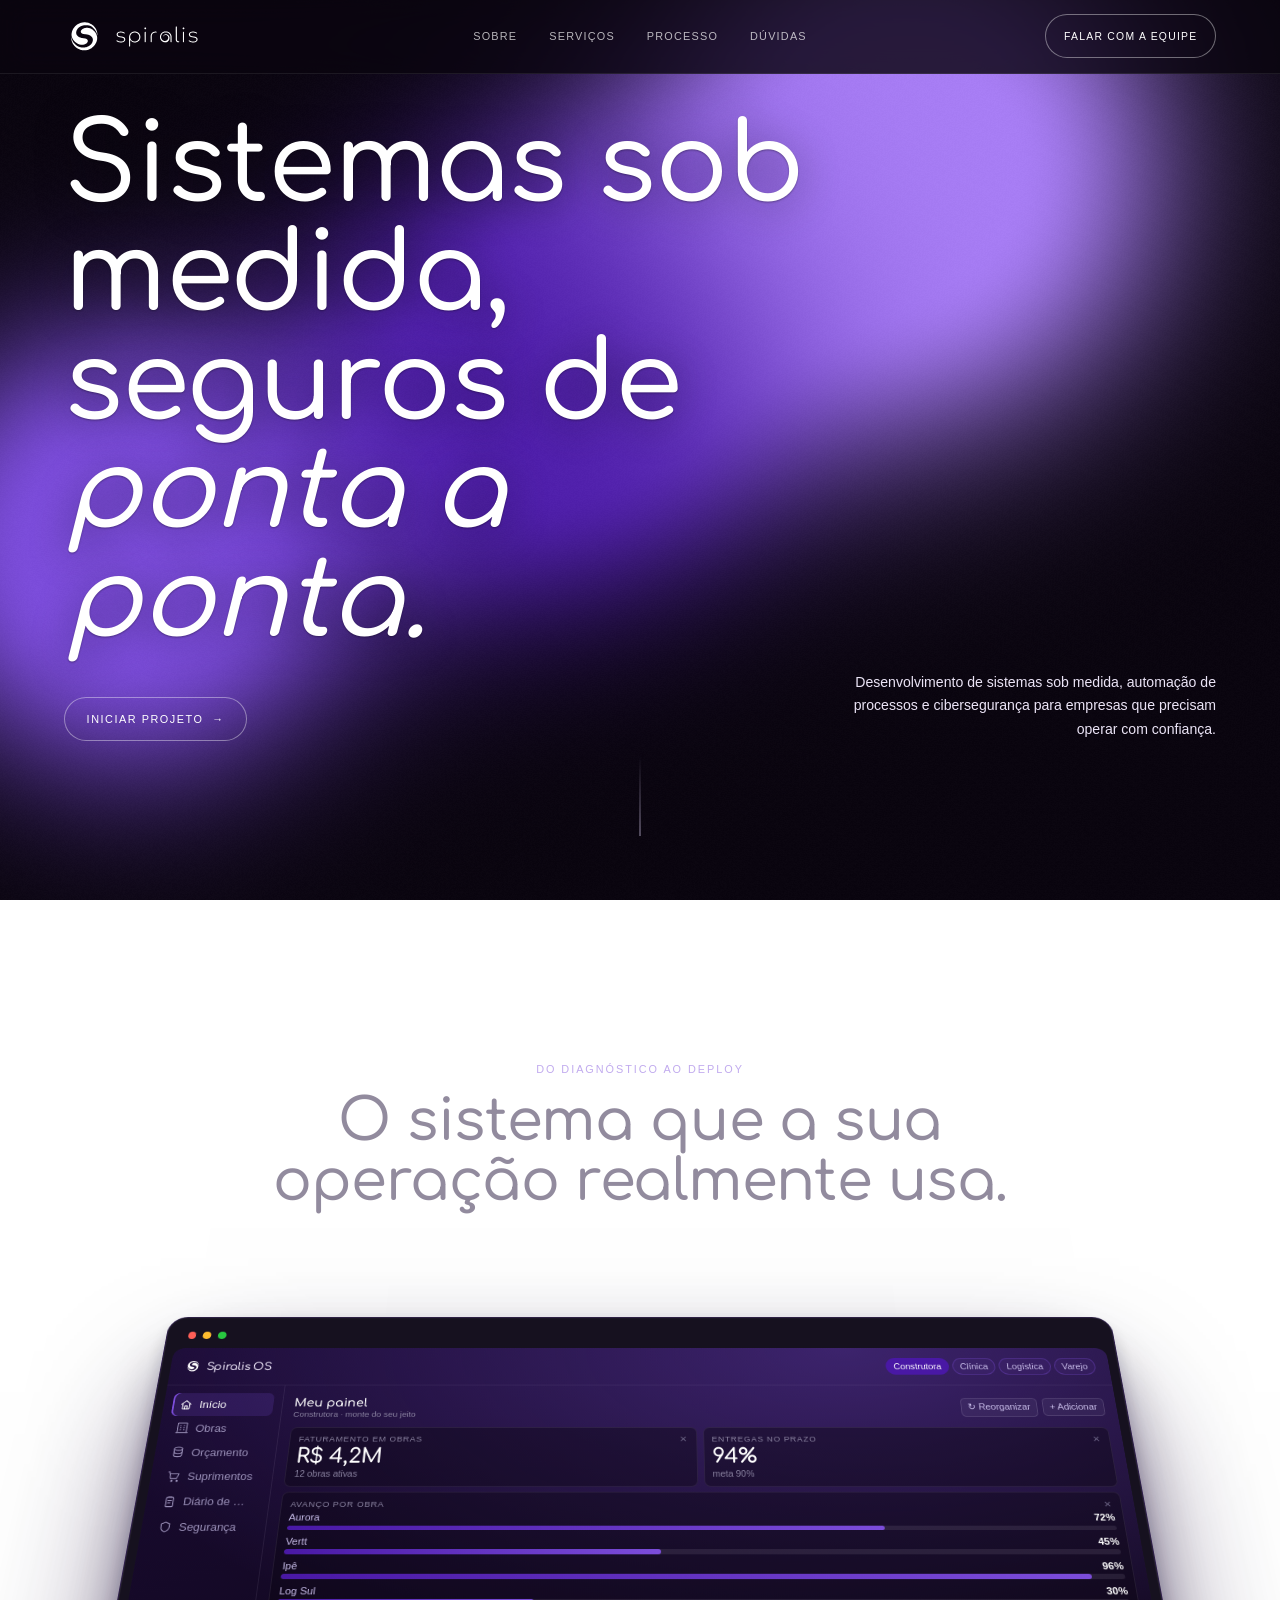
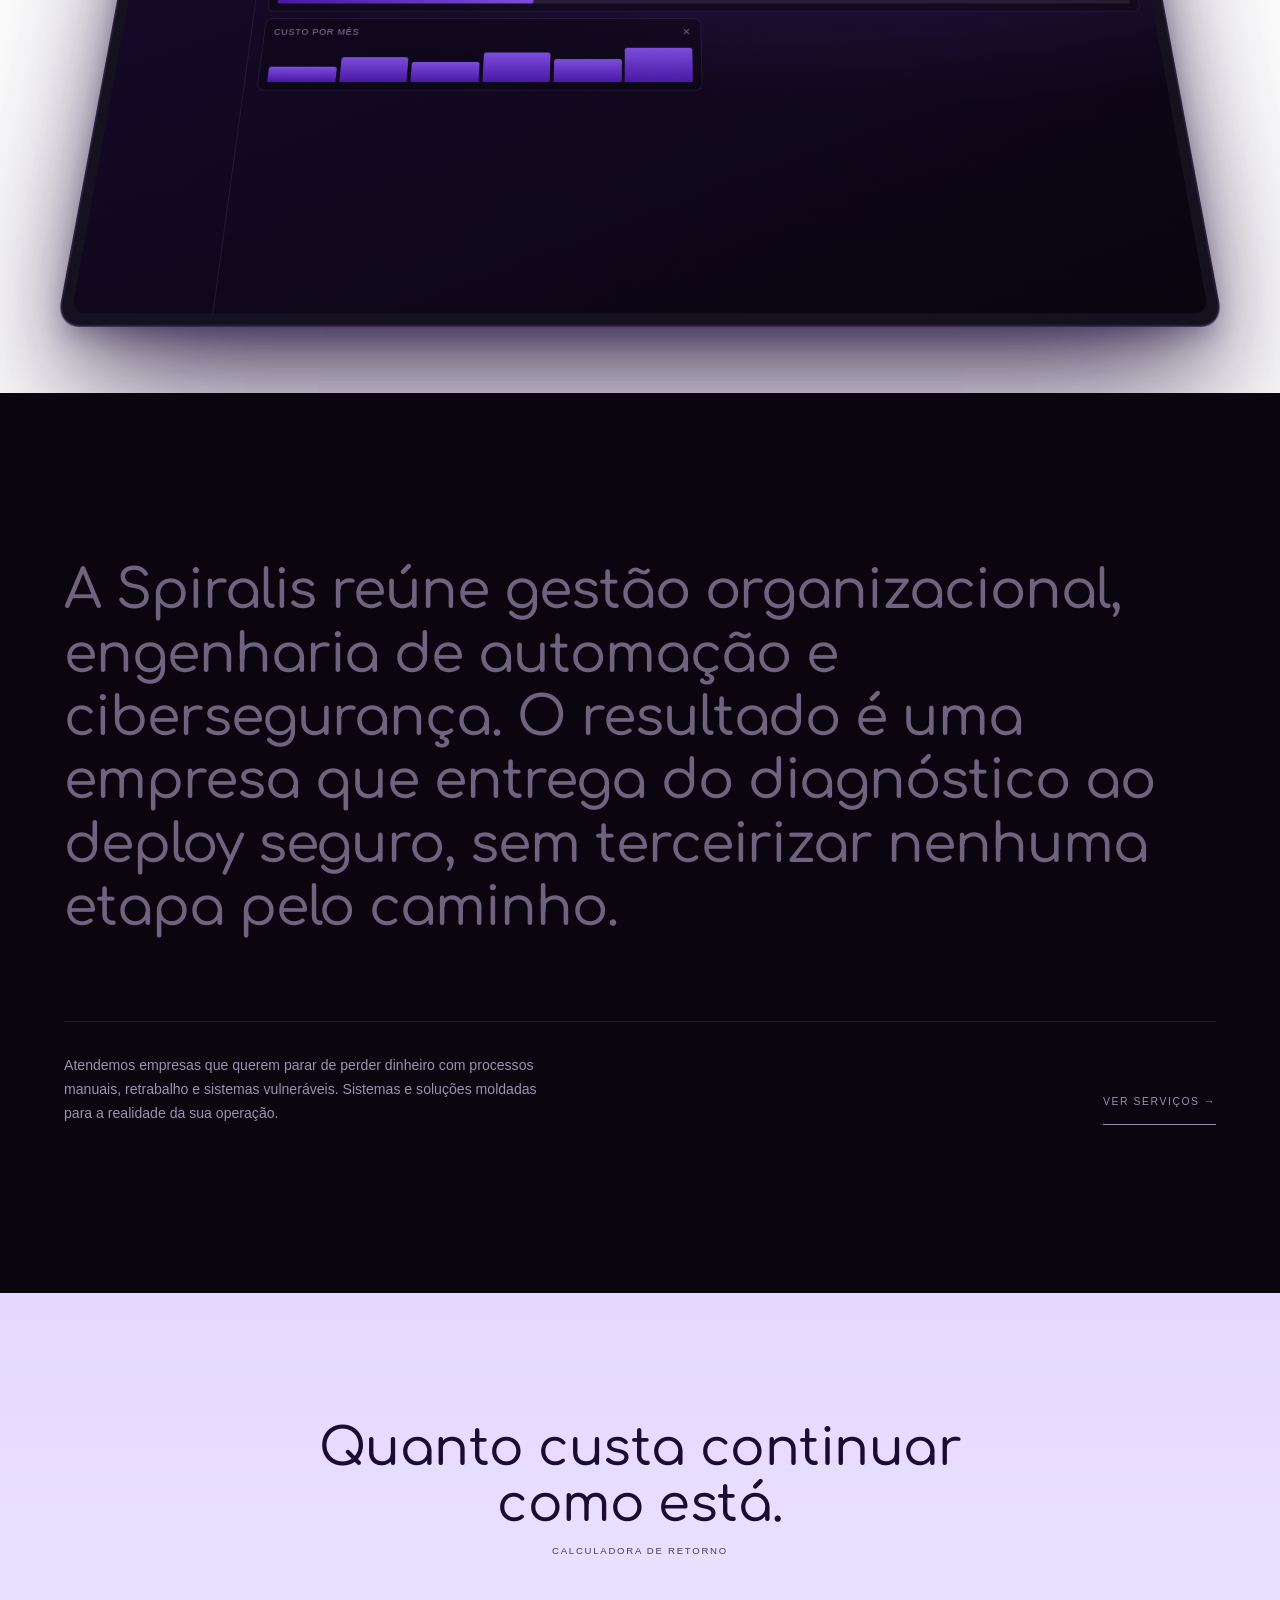
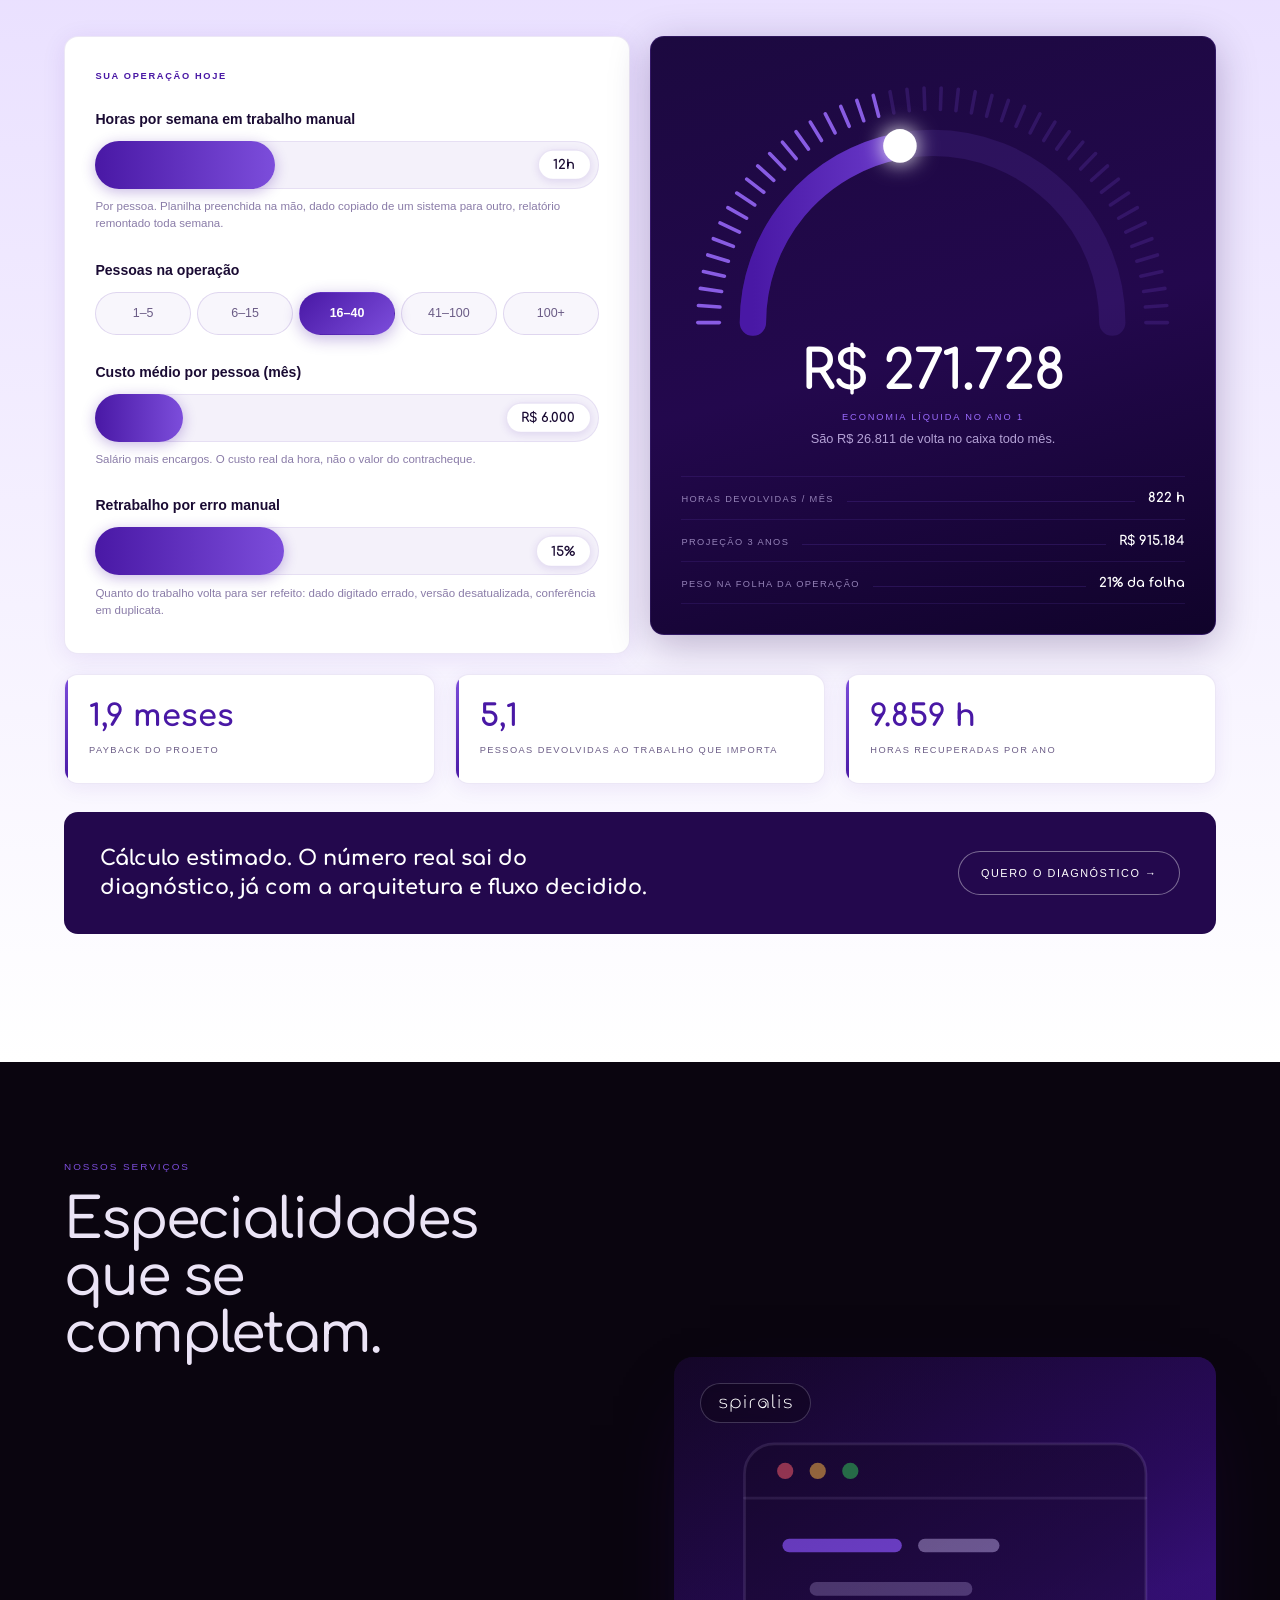
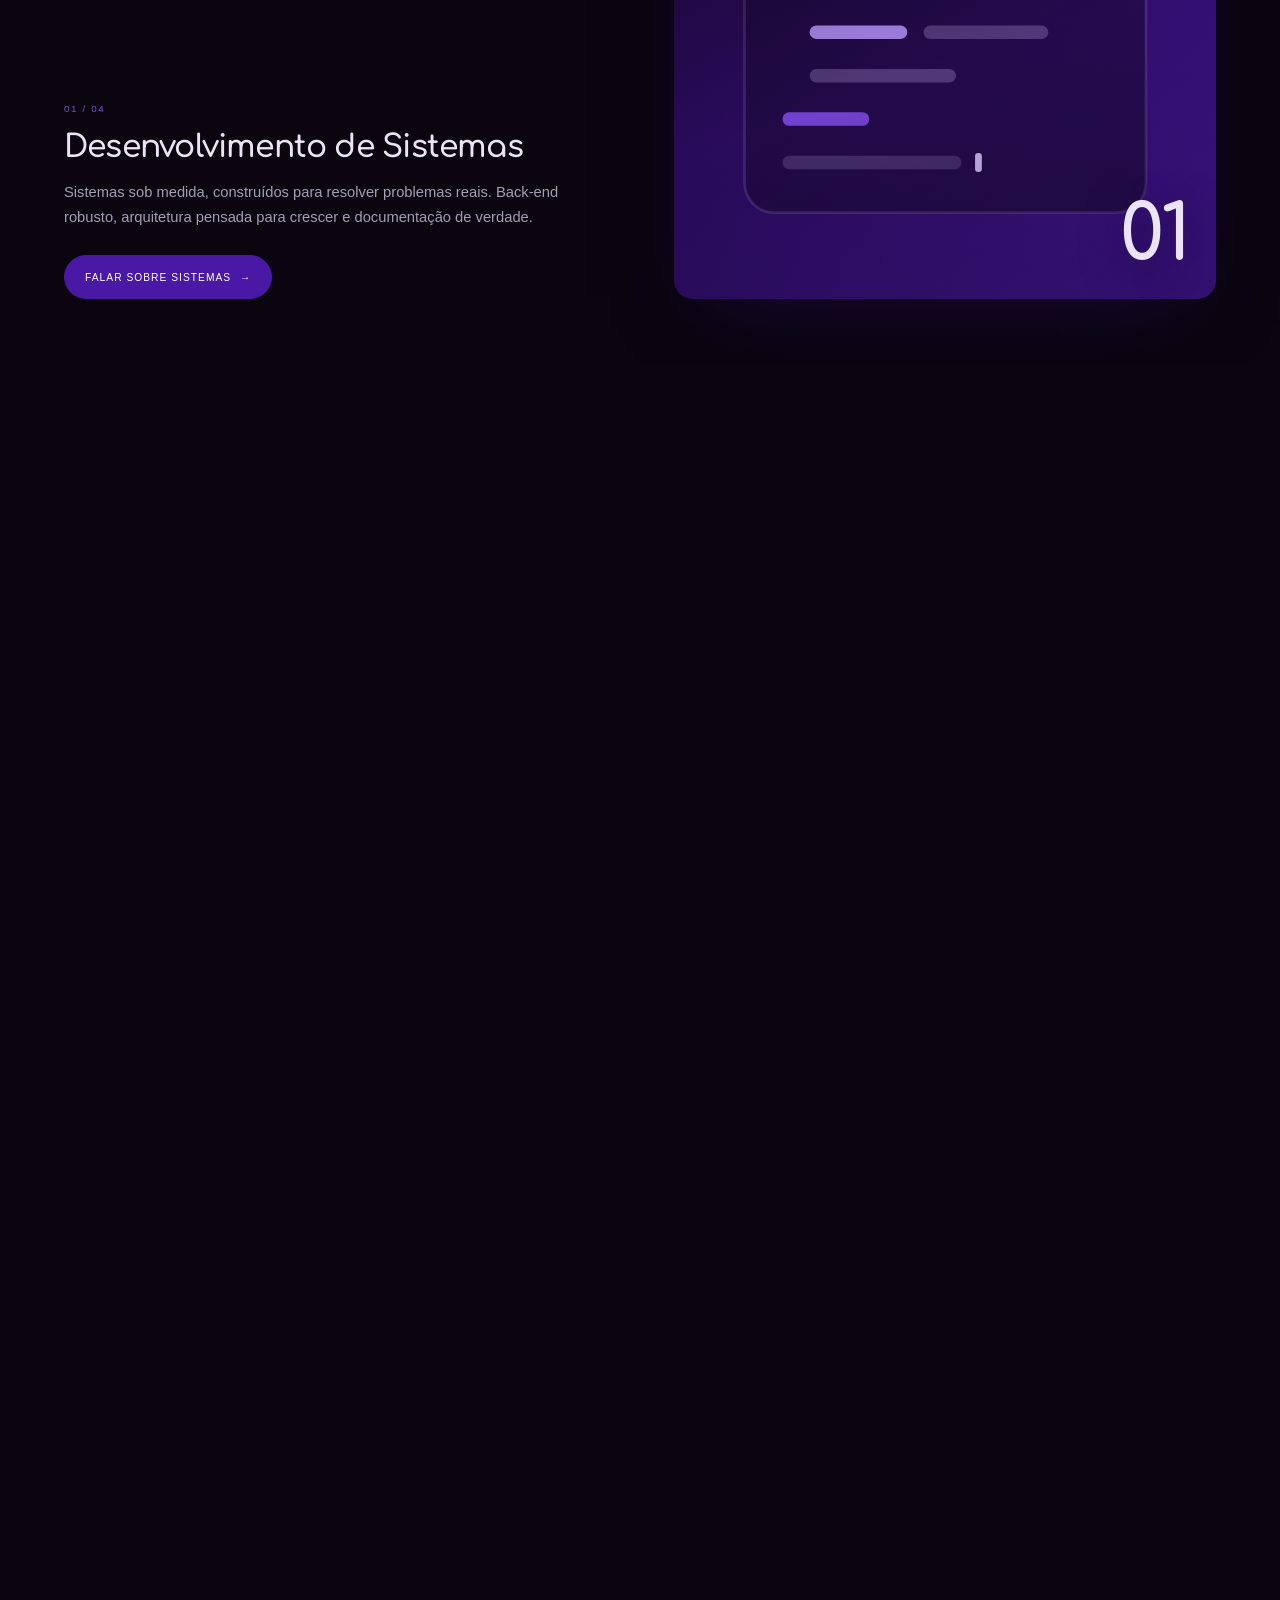
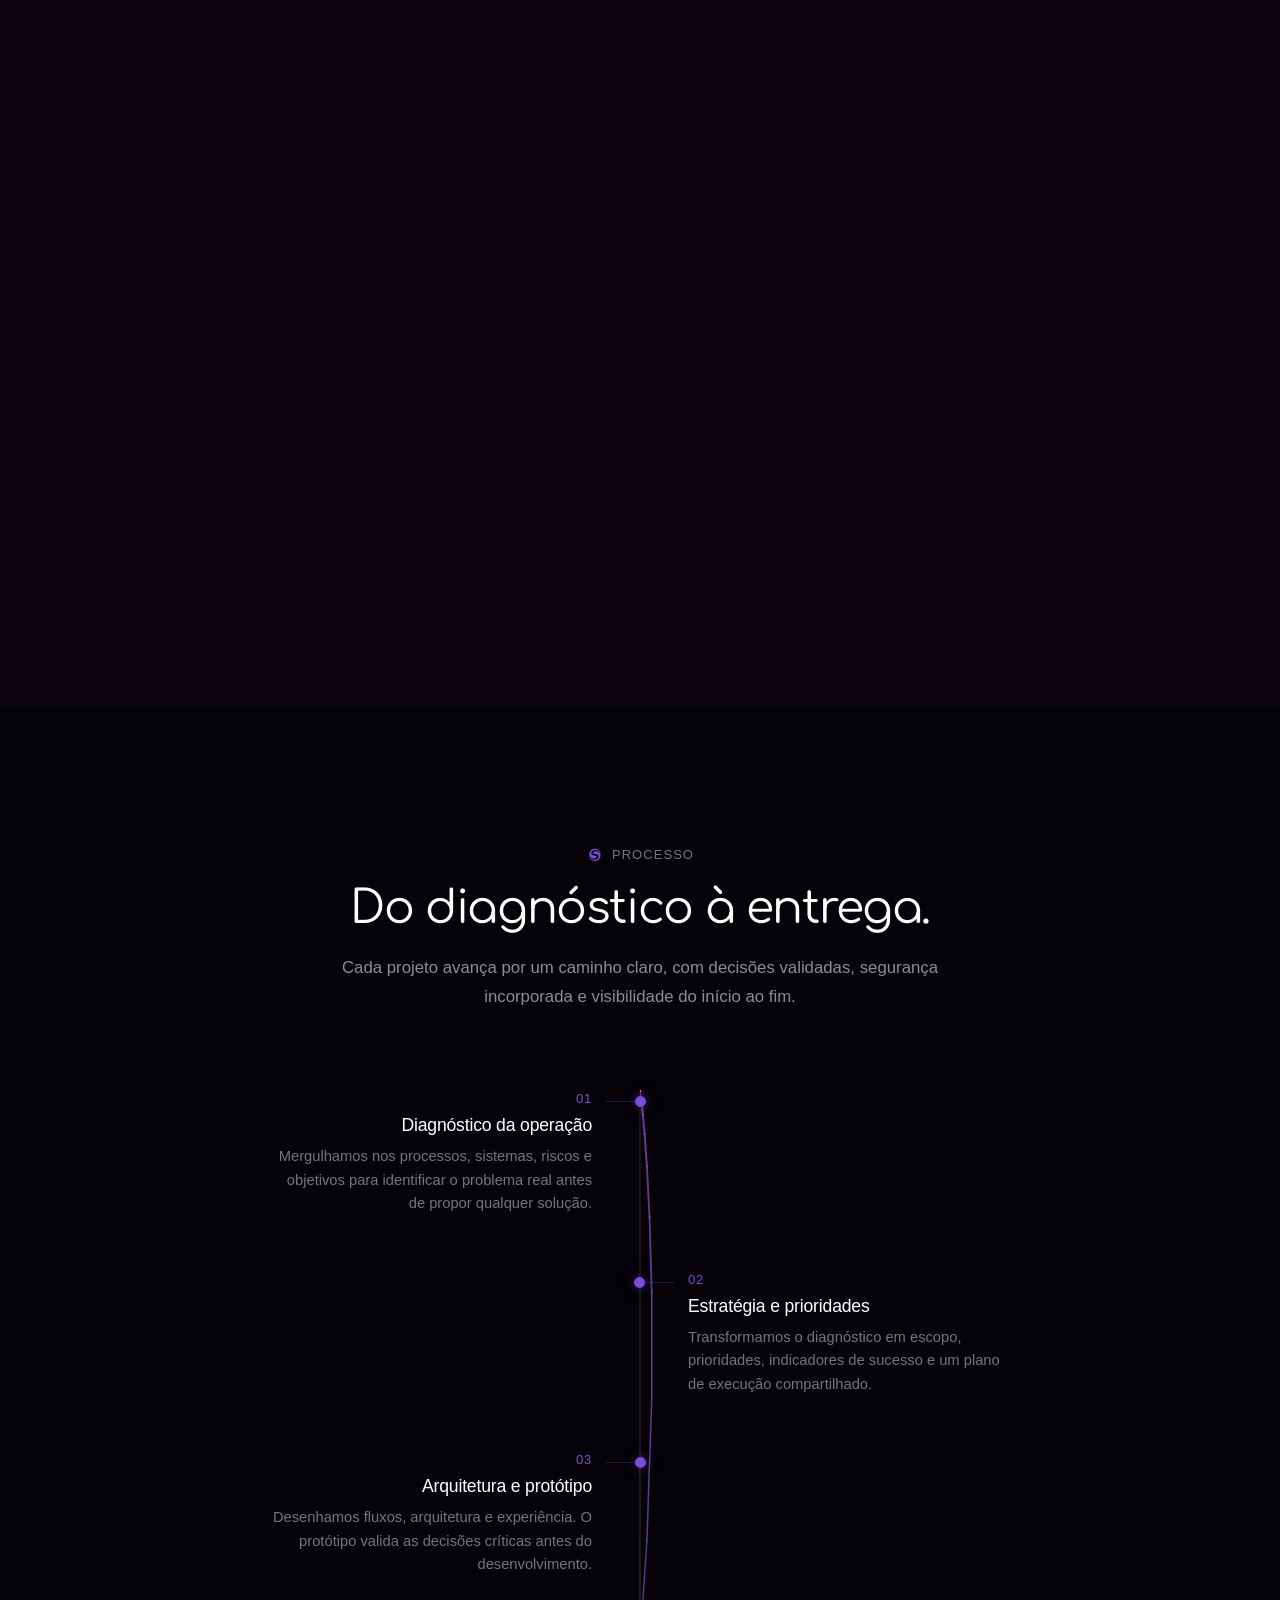
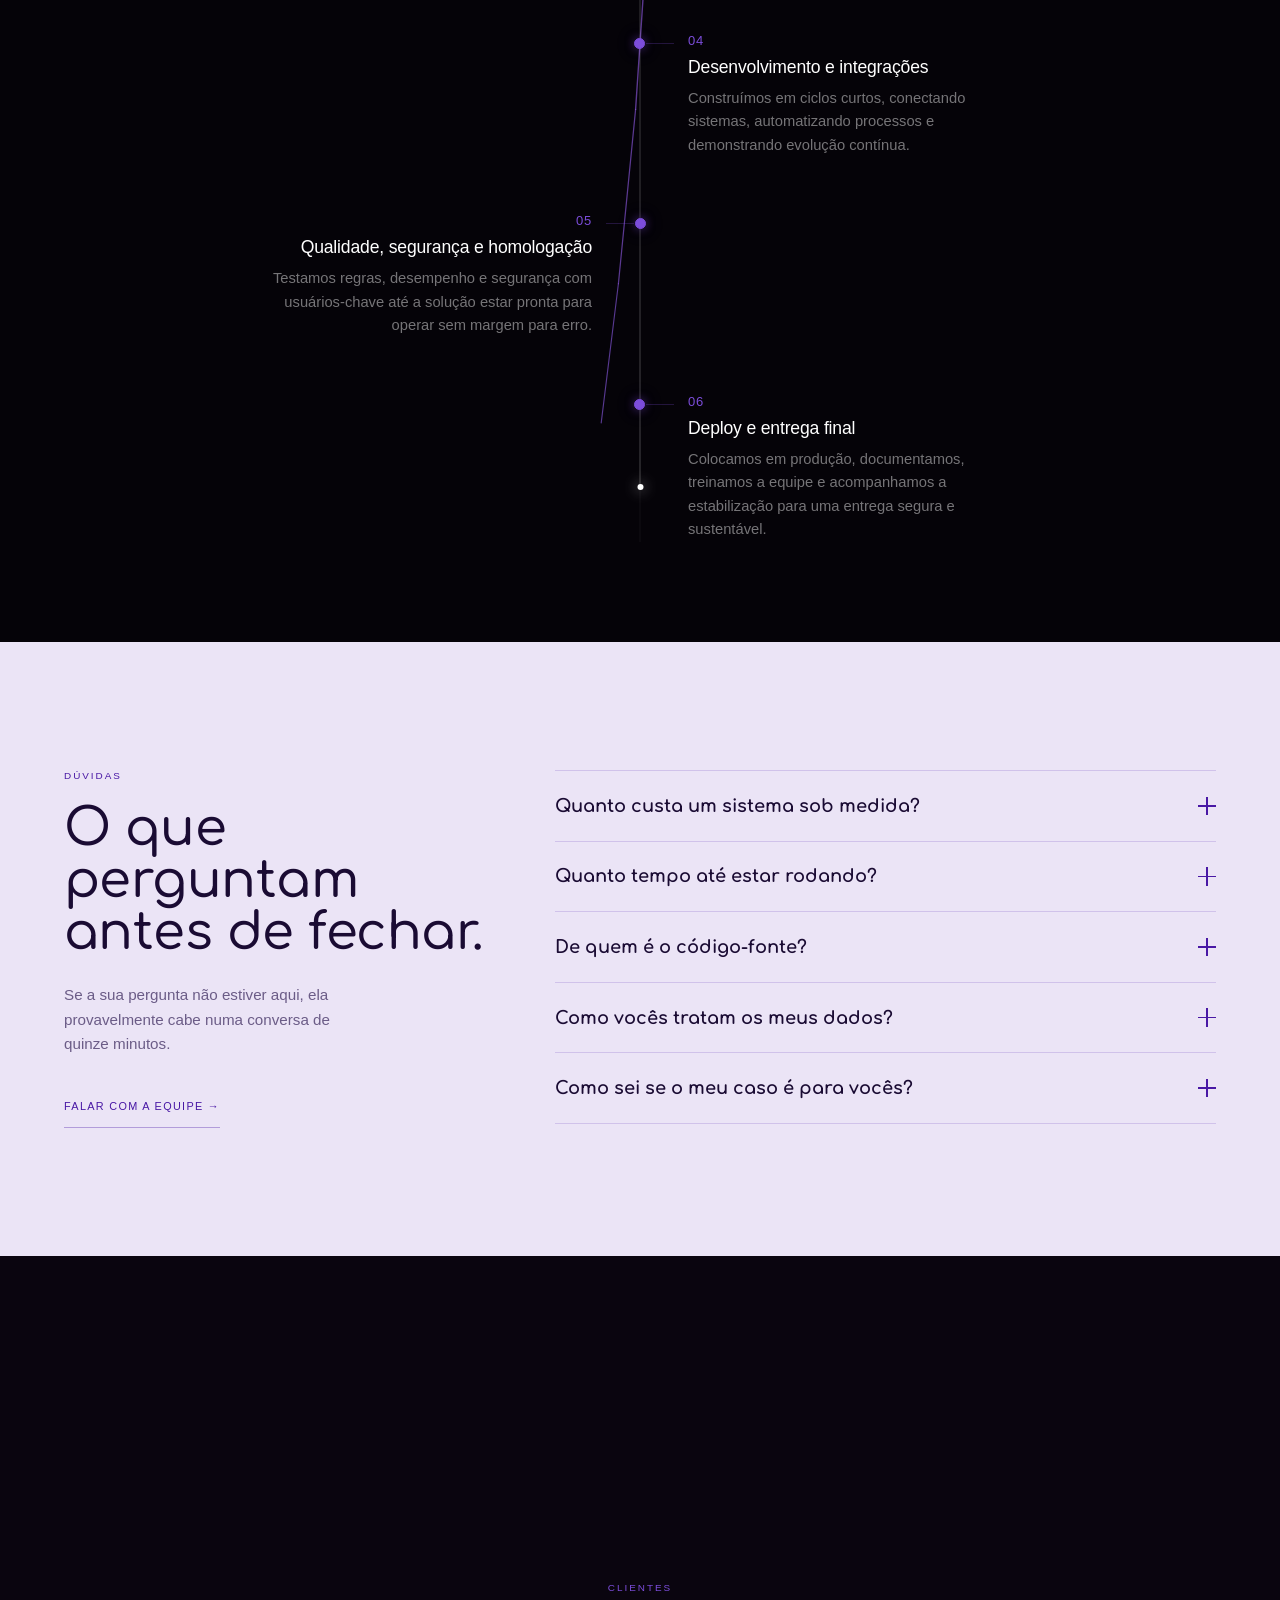
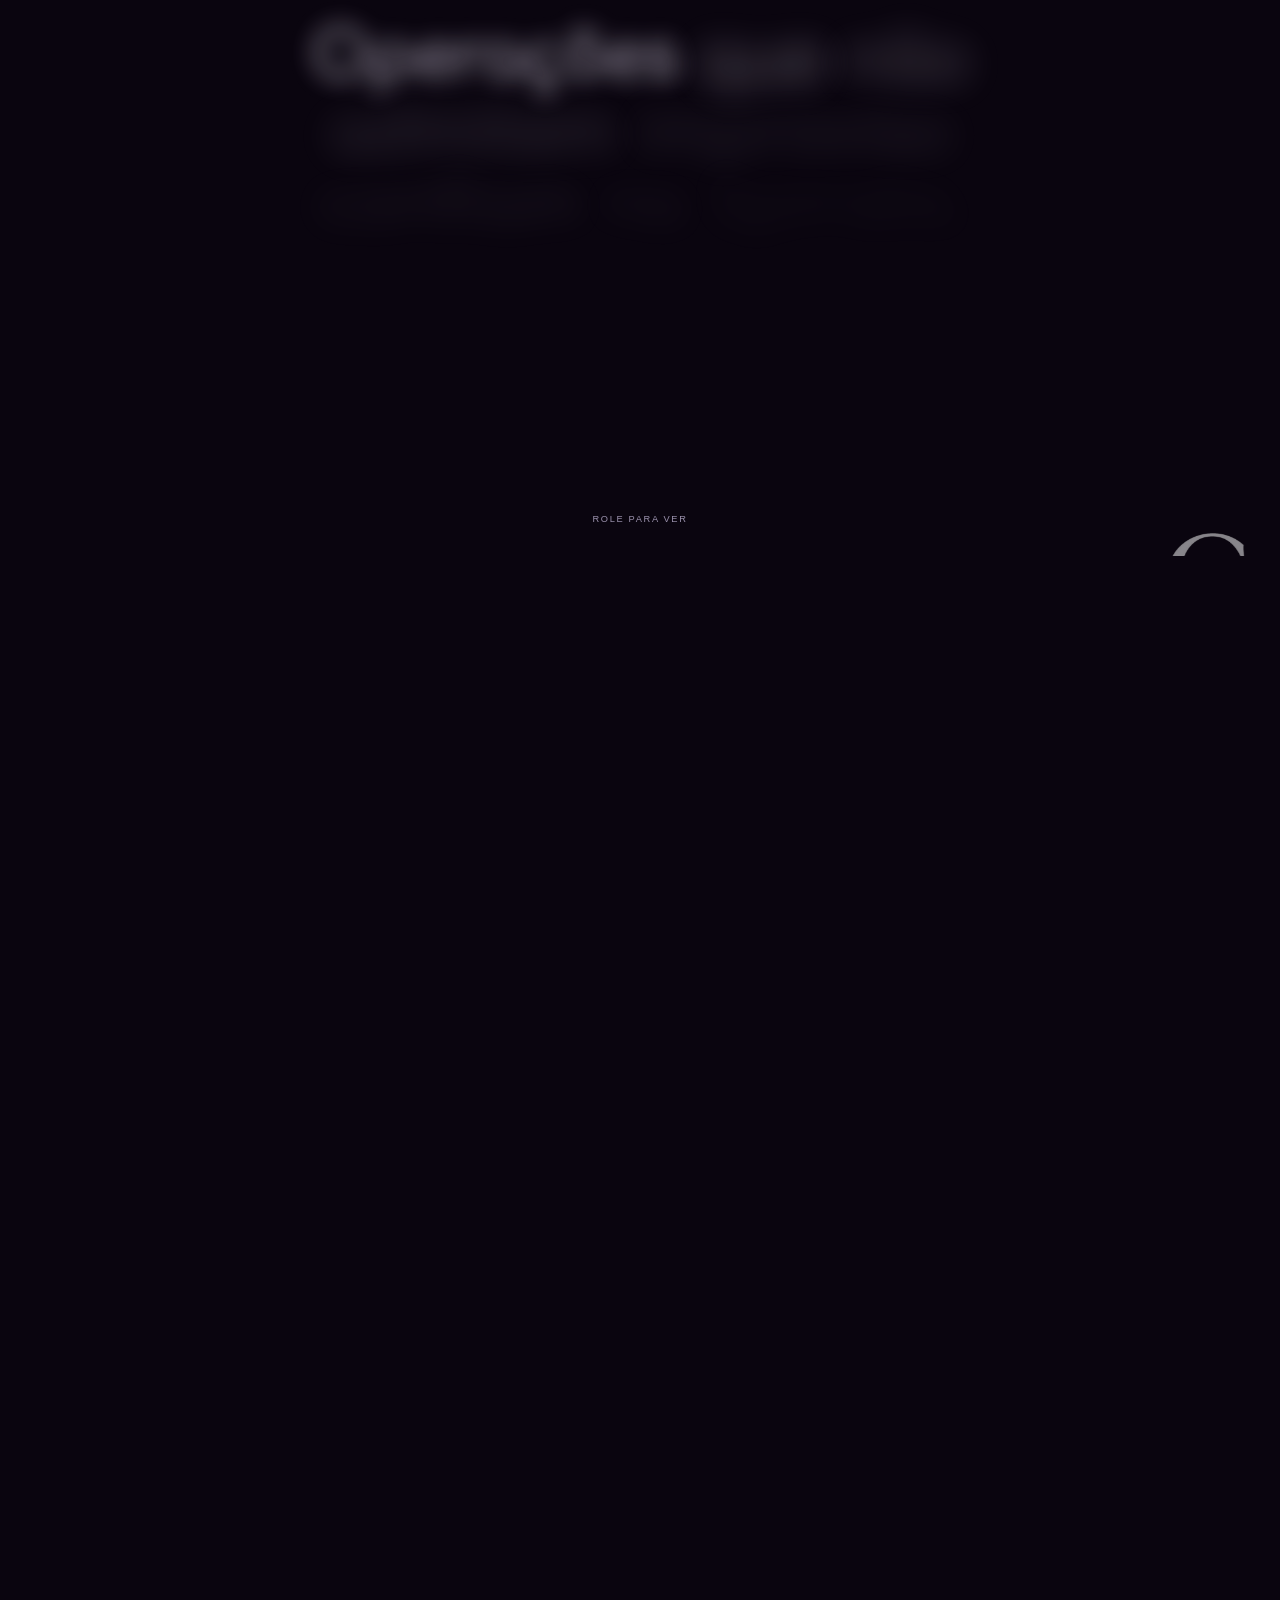
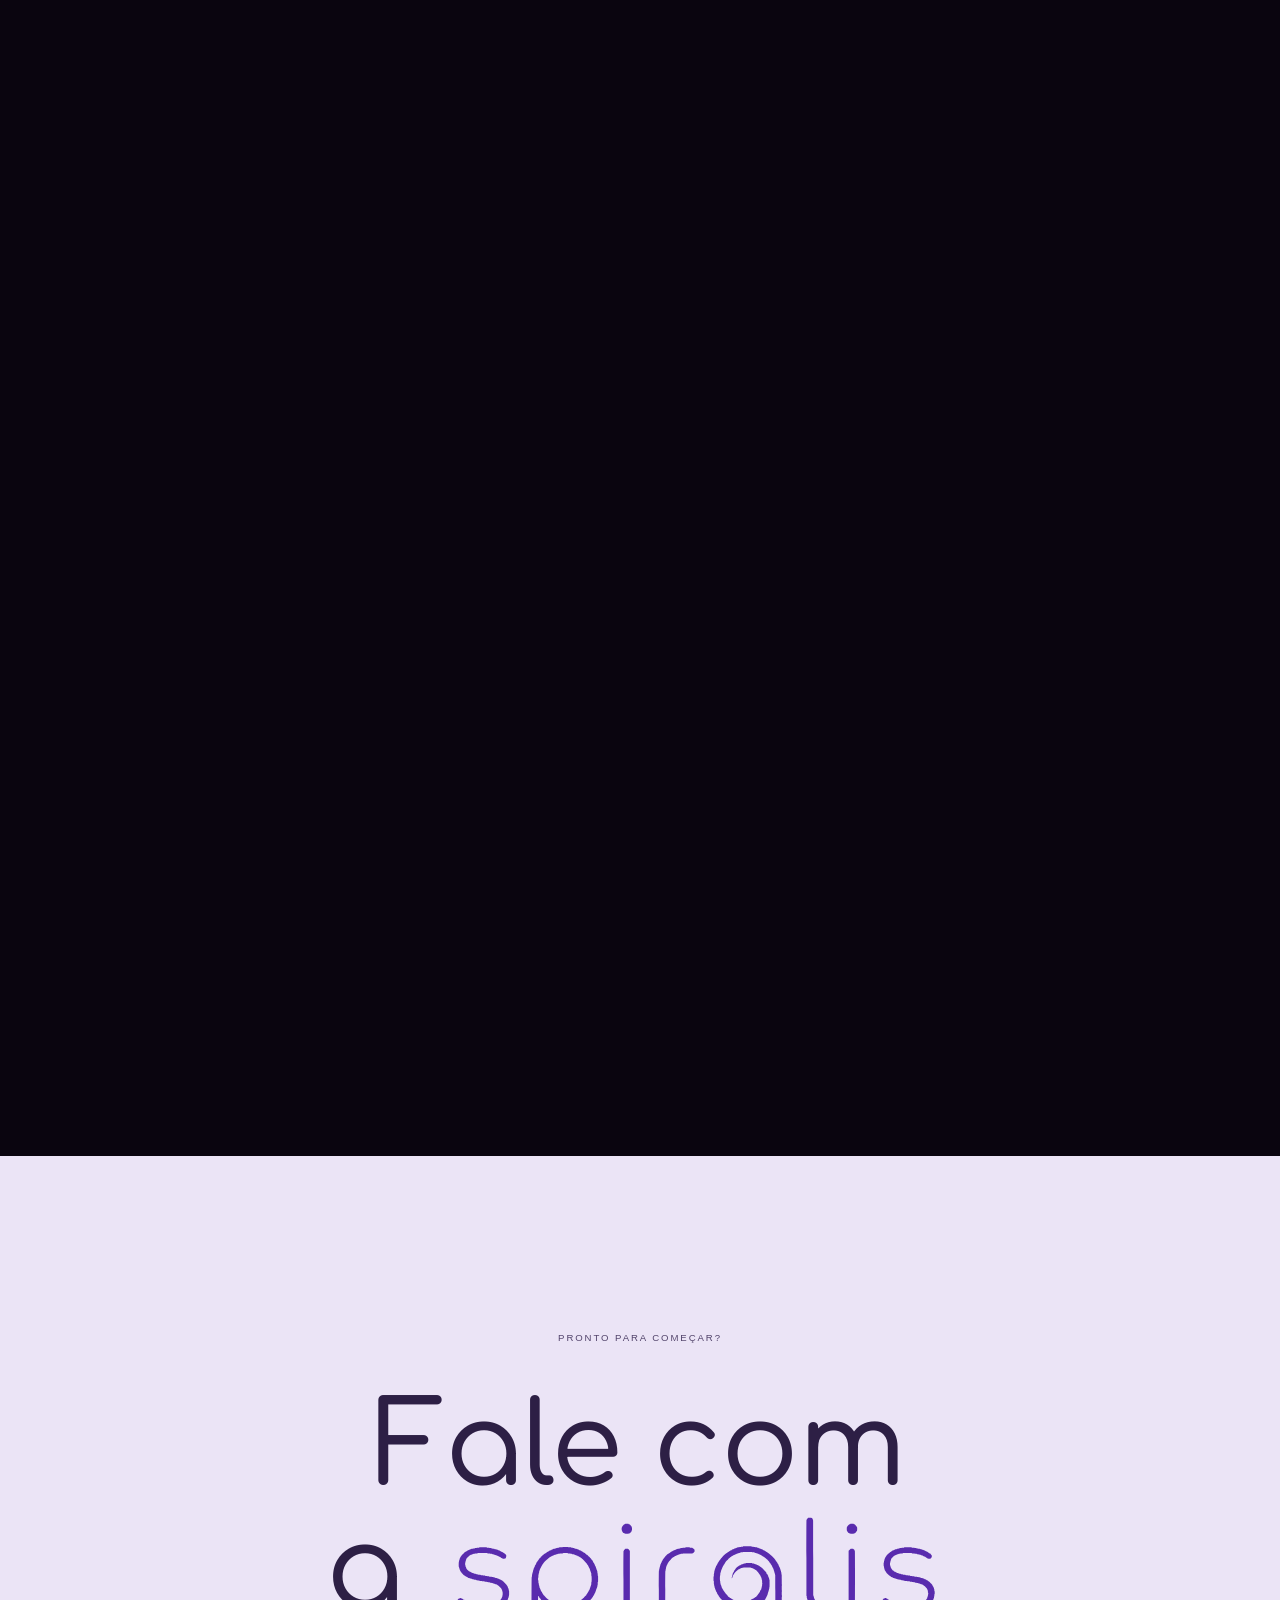
==== index.html @ 17ba59a9 "fix: seção de processo, orbe e botões do sistema no celular Três regressões que só aparecem no mobil" ====
<!DOCTYPE html>
<html lang="pt-BR" data-theme="dark">
<head>
  <meta charset="UTF-8">
  <meta name="viewport" content="width=device-width, initial-scale=1.0">
  <title>Spiralis — Sistemas, Automação e Cibersegurança</title>
  <meta name="description" content="Sistemas sob medida, automação de processos e cibersegurança para empresas que operam sem margem para erro.">
  <meta name="theme-color" content="#0A050F">
  <meta name="robots" content="index, follow">
  <meta property="og:type" content="website">
  <meta property="og:locale" content="pt_BR">
  <meta property="og:site_name" content="Spiralis">
  <meta property="og:title" content="Spiralis — Sistemas, Automação e Cibersegurança">
  <meta property="og:description" content="Do diagnóstico ao deploy: sistemas sob medida, automação e segurança incorporada em cada etapa.">
  <meta property="og:image" content="spiral-hero.png.png">
  <meta name="twitter:card" content="summary_large_image">
  <meta name="twitter:title" content="Spiralis — Sistemas, Automação e Cibersegurança">
  <meta name="twitter:description" content="Sistemas sob medida, automação de processos e cibersegurança ponta a ponta.">
  <meta name="twitter:image" content="spiral-hero.png.png">
  <link rel="icon" href="spiralis-simbolo-branco.svg" type="image/svg+xml">
  <script type="application/ld+json">
    {
      "@context": "https://schema.org",
      "@type": "Organization",
      "name": "Spiralis",
      "description": "Sistemas sob medida, automação de processos e cibersegurança para empresas.",
      "email": "contato@spiraliscompany.com.br"
    }
  </script>
  <link rel="preconnect" href="https://fonts.googleapis.com">
  <link rel="preconnect" href="https://fonts.gstatic.com" crossorigin>
  <link rel="preconnect" href="https://images.unsplash.com">
  <link href="https://fonts.googleapis.com/css2?family=Comfortaa:wght@300;400;500;600;700&display=swap" rel="stylesheet">
  <script src="gsap.min.js"></script>
  <script src="ScrollTrigger.min.js"></script>
  <script src="ScrollToPlugin.min.js"></script>
  <style>
    *, *::before, *::after { box-sizing: border-box; margin: 0; padding: 0; }
    html { scroll-behavior: auto; scroll-padding-top: 5.5rem; }
    img, video { display: block; max-width: 100%; }
    a { text-decoration: none; color: inherit; }
    :focus-visible { outline: 2px solid var(--violet-400); outline-offset: 4px; }
    .skip-link {
      position: fixed; top: -100px; left: 1rem; z-index: 11000;
      padding: .75rem 1rem; border-radius: 4px;
      background: white; color: var(--ink-deep);
      font: 600 .85rem/1 var(--ff-body);
    }
    .skip-link:focus { top: 1rem; }

    :root {
      /* ── Spiralis brand palette ─────────────── */
      --bg:        #0A050F;   /* Midnight  */
      --ink:       #16111F;   /* Ink panel */
      --text:      #EBE4F6;   /* Mist      */
      --text-dim:  #9B92AD;   /* Slate     */
      --ink-deep:  #1A0B33;   /* deep violet text on light */

      --violet-900: #23084D;
      --violet-800: #330F6E;
      --violet:     #4918A5;  /* Spiralis Violet — primary */
      --violet-400: #7C4DDB;  /* bright violet  */
      --violet-100: #E4D8FF;
      --accent:     #7C4DDB;  /* bright violet accent */

      --gray:      var(--violet-400);
      --cream:     #EBE4F6;   /* Mist (light sections) */
      --paper:     #FFFFFF;

      /* Duas fontes da marca: Comfortaa (primária) · Helvetica (secundária) */
      --ff-head:    'Comfortaa', sans-serif;
      --ff-body:    'Helvetica Neue', Helvetica, Arial, sans-serif;
      --ff-mono:    'Helvetica Neue', Helvetica, Arial, sans-serif;
      --ff-display: 'Comfortaa', sans-serif;
      --ff-section: 'Comfortaa', sans-serif;

      --ease-soft: cubic-bezier(.22,1,.36,1);
      --ease-expo: cubic-bezier(.76,0,.24,1);
      --gutter: clamp(1.5rem, 5vw, 5rem);
    }

    body {
      font-family: var(--ff-body);
      background: var(--bg);
      color: var(--text);
      overflow-x: hidden;
    }

    /* ── LOADER ─────────────────────────────────── */
    #loader {
      position: fixed; inset: 0; z-index: 9999;
      display: flex; flex-direction: column;
      animation: loaderDone 0s 1.3s forwards;
    }
    @keyframes loaderDone { to { visibility: hidden; pointer-events: none; } }
    .loader-belt {
      flex: 1;
      background: linear-gradient(to bottom,
        var(--violet-900) 0%,
        var(--violet-800) 30%,
        var(--violet) 55%,
        var(--violet-400) 80%,
        var(--violet-800) 100%
      );
      background-attachment: fixed;
      background-size: 100vw 100vh;
      transform-origin: bottom;
      animation: beltCollapse 0.55s var(--ease-expo) forwards;
    }
    .loader-belt:nth-child(1) { animation-delay: 0.50s; }
    .loader-belt:nth-child(2) { animation-delay: 0.56s; }
    .loader-belt:nth-child(3) { animation-delay: 0.62s; }
    .loader-belt:nth-child(4) { animation-delay: 0.68s; }
    .loader-belt:nth-child(5) { animation-delay: 0.74s; }
    @keyframes beltCollapse { to { transform: scaleY(0); } }
    #loader-logo {
      position: fixed; top: 50%; left: 50%;
      transform: translate(-50%,-50%); z-index: 10000;
      display: flex; align-items: center; gap: .7rem;
      font-family: var(--ff-display); font-weight: 700;
      font-size: clamp(3.2rem, 8vw, 6rem);
      letter-spacing: -.02em; color: var(--paper);
      animation: lFade .3s ease 0s both, lOut .28s ease .5s forwards;
    }
    #loader-logo .mark { width: 1.05em; height: 1.05em; }
    #loader-counter {
      position: fixed; bottom: 3rem; left: 50%;
      transform: translateX(-50%); z-index: 10000;
      font-family: var(--ff-mono); font-size: .75rem;
      letter-spacing: .1em; color: var(--text-dim);
      animation: lFade .25s ease 0s both, lOut .28s ease .5s forwards;
    }
    @keyframes lFade { from { opacity: 0; } to { opacity: 1; } }
    @keyframes lOut  { to   { opacity: 0; } }

    /* ── NAV ─────────────────────────────────────── */
    nav {
      position: fixed; top: 0; left: 0; right: 0;
      z-index: 1000; display: grid;
      grid-template-columns: 1fr auto 1fr;
      align-items: center;
      min-height: 72px;
      padding: .9rem var(--gutter);
      color: white;
      background: rgba(10,5,15,.82);
      border-bottom: 1px solid rgba(255,255,255,.08);
      backdrop-filter: blur(14px) saturate(125%);
      -webkit-backdrop-filter: blur(14px) saturate(125%);
      transition: background-color .25s ease, border-color .25s ease;
    }
    /* ── BRAND MARK ──────────────────────────────── */
    .mark { display: inline-block; vertical-align: middle; }
    .brand-lockup { display: flex; align-items: center; gap: .55rem; }
    .wordmark { display: block; width: auto; }
    #loader-logo .wordmark { height: .82em; }
    .nav-logo .wordmark  { height: .9em; }
    .footer-logo .wordmark { height: .8em; }

    .nav-logo {
      font-family: var(--ff-display); font-weight: 700;
      font-size: 1.72rem; letter-spacing: -.01em; color: white;
      justify-self: start;
    }
    .nav-logo .mark { width: 1.5em; height: 1.5em; }
    .nav-links {
      display: flex; align-items: center; justify-content: center; gap: 2rem;
    }
    .nav-links a {
      font-family: var(--ff-mono); font-size: .68rem;
      letter-spacing: .11em; text-transform: uppercase;
      color: rgba(255,255,255,.7);
      transition: color .2s ease;
    }
    .nav-links a:hover,
    .nav-links a:focus-visible { color: white; }
    .nav-right {
      display: flex; gap: .75rem; align-items: center;
      justify-self: end;
    }
    /* .nav-pill herda o botão padrão; o ajuste de escala fica junto
       do bloco base, para não depender da ordem das regras. */
    #nav-menu-toggle {
      display: none;
      width: 44px; height: 44px;
      border: 1px solid rgba(255,255,255,.4);
      border-radius: 50%;
      background: none; color: currentColor;
      align-items: center; justify-content: center;
      flex-direction: column; gap: 4px;
      cursor: pointer;
    }
    #nav-menu-toggle span {
      display: block; width: 16px; height: 1px;
      background: currentColor;
      transition: transform .25s ease, opacity .2s ease;
    }
    #nav-menu-toggle[aria-expanded="true"] span:first-child { transform: translateY(2.5px) rotate(45deg); }
    #nav-menu-toggle[aria-expanded="true"] span:last-child { transform: translateY(-2.5px) rotate(-45deg); }
    .mobile-menu {
      position: fixed; top: 72px; left: 0; right: 0;
      z-index: 999;
      display: grid; gap: .25rem;
      padding: .75rem var(--gutter) 1rem;
      background: rgba(10,5,15,.96);
      border-bottom: 1px solid rgba(255,255,255,.1);
      backdrop-filter: blur(16px);
      transform: translateY(-120%);
      opacity: 0; visibility: hidden;
      transition: transform .3s var(--ease-soft), opacity .2s ease, visibility .2s;
    }
    .mobile-menu.open {
      transform: translateY(0);
      opacity: 1; visibility: visible;
    }
    .mobile-menu a {
      padding: .85rem 0;
      border-bottom: 1px solid rgba(255,255,255,.08);
      font-family: var(--ff-mono); font-size: .75rem;
      letter-spacing: .12em; text-transform: uppercase;
    }
    nav.is-over-light {
      color: var(--ink-deep);
      background: rgba(255,255,255,.9);
      border-bottom-color: rgba(35,8,77,.12);
    }
    nav.is-over-light .nav-logo,
    nav.is-over-light .nav-links a { color: var(--ink-deep); }
    nav.is-over-light #nav-menu-toggle { border-color: rgba(35,8,77,.28); }
    nav.is-over-light .wordmark { filter: invert(1) brightness(.16); }
    nav.is-over-light .nav-links a:hover,
    nav.is-over-light .nav-links a:focus-visible { color: var(--violet); }
    /* Sobre seção clara a pílula inverte pelos tokens. Definir color ou
       background aqui venceria o hover do botão padrão por especificidade
       e mataria o wipe, então o ajuste é só de token. */
    nav.is-over-light .nav-pill {
      --pill-line:      rgba(35,8,77,.28);
      --pill-text:      var(--ink-deep);
      --pill-fill:      var(--ink-deep);
      --pill-fill-text: #fff;
    }
    body.menu-open { overflow: hidden; }

    /* ── HERO ────────────────────────────────────── */
    #hero-section {
      position: relative; min-height: 100dvh;
      /* A espiral estática saiu: quem desenha o hero é o canvas WebGL da orbe.
         O gradiente abaixo só aparece quando o WebGL não sobe (aceleração de
         hardware desligada, GPU na blocklist), para o hero não virar um bloco
         chapado. Ele fica sob o canvas e nunca é visto no caminho feliz. */
      background:
        radial-gradient(58% 62% at 76% 55%, rgba(124,77,219,.42), rgba(124,77,219,0) 70%),
        var(--bg);
      display: flex; flex-direction: column;
      justify-content: space-between;
      padding: 7rem var(--gutter) 4rem;
      overflow: hidden;
    }
    #gradient-canvas {
      position: absolute; inset: 0;
      width: 100%; height: 100%;
      display: block; pointer-events: none;
      z-index: 0;
    }
    #hero-section::after {
      content: ''; position: absolute; inset: 0;
      background: var(--bg);
      z-index: 2; pointer-events: none;
      animation: heroReveal .8s var(--ease-soft) .85s forwards;
    }
    @keyframes heroReveal {
      from { opacity: 1; }
      to   { opacity: 0; }
    }
    #hero-section > * { position: relative; z-index: 3; }
    .hero-heading {
      font-family: var(--ff-section);
      font-size: clamp(3.2rem, 8.5vw, 8.5rem);
      font-weight: 500; line-height: 1.0;
      letter-spacing: -.01em; color: #ffffff;
      max-width: 65%;
      /* invisível no fundo escuro; garante legibilidade sobre a parte clara da orbe */
      text-shadow: 0 1px 2px rgba(10,5,15,.35), 0 4px 40px rgba(10,5,15,.45);
    }
    .hero-heading .blur-word {
      display: inline-block;
      opacity: 0; filter: blur(10px);
      transform: translateY(-24px);
      will-change: transform, filter, opacity;
    }
    .hero-heading em { display: inline; }
    /* acento distinguido só pelo itálico — branco, sempre legível sobre a orbe */
    .hero-blend { mix-blend-mode: normal; }
    .hero-heading em { font-style: italic; }
    @keyframes hReveal {
      from { opacity: 0; transform: translateY(28px); }
      to   { opacity: 1; transform: translateY(0); }
    }
    .hero-bottom {
      display: flex; justify-content: space-between; align-items: flex-end;
      opacity: 0;
      animation: hReveal .8s var(--ease-soft) 1.15s both;
    }
    /* ── BOTÃO PADRÃO ──────────────────────────────────────────────
       Pílula com preenchimento em wipe da esquerda para a direita.
       A mecânica mora só aqui; cada contexto ajusta as cores pelos
       tokens --pill-*. Para uma variante nova, redefina os tokens
       em vez de reescrever a regra.                                */
    .hero-cta-link,
    .nav-pill,
    .svc-link,
    .btn-fill,
    .btn-outline,
    .dx-go,
    .fm-go,
    .roi-close a {
      --pill-line:      rgba(255,255,255,.4);
      --pill-text:      #fff;
      --pill-fill:      #fff;
      --pill-fill-text: #000;

      display: inline-flex; align-items: center; justify-content: center;
      gap: .55rem; min-height: 44px;
      font-family: var(--ff-mono); font-size: .68rem;
      letter-spacing: .14em; text-transform: uppercase;
      color: var(--pill-text);
      background-color: transparent;
      background-image: linear-gradient(var(--pill-fill), var(--pill-fill));
      background-repeat: no-repeat;
      background-position: left center;
      background-size: 0 100%;
      border: 1px solid var(--pill-line);
      border-radius: 999px;
      padding: .7rem 1.35rem;
      white-space: nowrap;
      transition:
        background-size .45s var(--ease-expo),
        color .3s ease,
        border-color .3s ease;
    }
    .hero-cta-link:hover, .hero-cta-link:focus-visible,
    .nav-pill:hover,      .nav-pill:focus-visible,
    .svc-link:hover,      .svc-link:focus-visible,
    .btn-fill:hover,      .btn-fill:focus-visible,
    .btn-outline:hover,   .btn-outline:focus-visible,
    .dx-go:hover,         .dx-go:focus-visible,
    .fm-go:hover,         .fm-go:focus-visible,
    .roi-close a:hover,   .roi-close a:focus-visible {
      background-size: 100% 100%;
      color: var(--pill-fill-text);
      border-color: var(--pill-fill);
    }
    /* Variante preenchida: mesma mecânica, peso de ação principal */
    .svc-link,
    .btn-fill {
      --pill-line:      var(--violet);
      --pill-text:      #fff;
      --pill-fill:      var(--violet-900);
      --pill-fill-text: #fff;
      background-color: var(--violet);
    }
    /* Escala reduzida para caber na nav */
    .nav-pill {
      font-size: .65rem; letter-spacing: .12em;
      padding: .55rem 1.1rem;
    }
    .hero-cta-link .arr { display: inline-block; }
    .hero-info { text-align: right; max-width: 380px; }
    .hero-desc { font-size: clamp(.8rem,1.1vw,.95rem); line-height: 1.65; color: var(--text); }
    .hero-scroll {
      position: absolute; bottom: 0; left: 50%;
      transform: translateX(-50%);
      width: 1px; height: 80px;
      background: linear-gradient(to bottom, transparent, var(--text-dim));
      animation: lineGrow 1s var(--ease-soft) 3.1s both;
    }
    @keyframes lineGrow { from { height: 0; opacity: 0; } to { height: 80px; opacity: 1; } }

    /* ── HOME-ABOUT (char scrub) ─────────────────── */
    .home-about {
      position: relative; min-height: 100dvh;
      background: var(--bg);
      display: flex; flex-direction: column; justify-content: center;
      padding: 8rem var(--gutter); overflow: hidden;
    }
    .tr__container { max-width: 1400px; margin: 0 auto; width: 100%; }
    .about-text-large {
      font-family: var(--ff-head);
      font-size: clamp(2rem, 4.2vw, 5rem);
      font-weight: 500; line-height: 1.18;
      letter-spacing: -.02em;
    }
    .about-text-large .char { display: inline; }
    .about-bottom-row {
      display: flex; justify-content: space-between; align-items: flex-end;
      margin-top: 5rem; padding-top: 2rem;
      border-top: 1px solid #201540;
    }
    .about-sub {
      font-size: clamp(.8rem,1.1vw,.95rem); line-height: 1.7;
      color: var(--text-dim); max-width: 480px;
    }
    .about-link {
      display: inline-flex; align-items: center; min-height: 44px;
      font-family: var(--ff-mono); font-size: .65rem;
      letter-spacing: .15em; text-transform: uppercase;
      color: var(--text-dim);
      border-bottom: 1px solid var(--text-dim);
      padding-bottom: .2rem; white-space: nowrap;
    }

    /* ── KEYFACTS (light gradient) ───────────────── */
    #keyfacts-section {
      background: linear-gradient(0deg,#ffffff 0%,#E4D8FF 100%);
      padding: 8rem var(--gutter);
      position: relative; z-index: 20;
    }
    .kf-title { text-align: center; margin-bottom: 5rem; }
    .kf-title h2 {
      font-family: var(--ff-section);
      font-size: clamp(2rem,4vw,4.5rem);
      font-weight: 500; letter-spacing: -.01em;
      color: var(--ink-deep); line-height: 1.1;
    }
    .kf-label {
      margin-top: .75rem;
      font-family: var(--ff-mono); font-size: .6rem;
      letter-spacing: .18em; text-transform: uppercase; color: #493B63;
    }
    .carousel-hint {
      display: none;
      margin-top: 1rem;
      font-family: var(--ff-mono);
      font-size: .72rem;
      letter-spacing: .08em;
      text-transform: uppercase;
      color: #625676;
    }
    /* ── CALCULADORA DE RETORNO ───────────────── */
    .roi {
      max-width: 1160px; margin: 0 auto;
      display: grid;
      grid-template-columns: minmax(0,1fr) minmax(0,1fr);
      gap: 1.25rem; align-items: start;
    }
    .roi-card {
      background: #fff;
      border: 1px solid rgba(73,24,165,.10);
      border-radius: 14px;
      box-shadow: 0 4px 24px rgba(73,24,165,.09);
      padding: 2.1rem 1.9rem;
    }
    .roi-card-kicker {
      font-family: var(--ff-mono); font-size: .58rem;
      letter-spacing: .18em; text-transform: uppercase;
      color: var(--violet); font-weight: 700; margin-bottom: 1.8rem;
    }
    .roi-field { margin-bottom: 1.75rem; }
    .roi-field:last-child { margin-bottom: 0; }
    .roi-field-head { margin-bottom: .8rem; }
    .roi-label {
      font-family: var(--ff-body); font-size: .88rem;
      font-weight: 600; color: var(--ink-deep);
    }
    .roi-hint {
      font-family: var(--ff-body); font-size: .72rem;
      line-height: 1.5; color: #8A7CA8; margin-top: .6rem;
    }

    .roi-slider { position: relative; height: 3rem; }
    .roi-track {
      position: absolute; inset: 0; border-radius: 999px;
      background: rgba(73,24,165,.06);
      border: 1px solid rgba(73,24,165,.08);
    }
    .roi-fill {
      position: absolute; left: 0; top: 0; bottom: 0;
      min-width: 3rem; border-radius: 999px; pointer-events: none;
      background: linear-gradient(90deg, var(--violet), var(--violet-400));
      box-shadow: 0 3px 14px rgba(73,24,165,.30);
    }
    .roi-range {
      position: absolute; inset: 0; width: 100%; height: 100%;
      -webkit-appearance: none; appearance: none;
      background: transparent; cursor: pointer; margin: 0;
    }
    .roi-range:focus-visible {
      outline: 2px solid var(--violet-400);
      outline-offset: 3px; border-radius: 999px;
    }
    .roi-range::-webkit-slider-runnable-track { height: 3rem; background: transparent; }
    .roi-range::-webkit-slider-thumb {
      -webkit-appearance: none; appearance: none;
      width: 2.4rem; height: 3rem; background: transparent; border: none;
    }
    .roi-range::-moz-range-track { height: 3rem; background: transparent; border: none; }
    .roi-range::-moz-range-thumb {
      width: 2.4rem; height: 3rem; background: transparent;
      border: none; border-radius: 0;
    }
    .roi-chip {
      position: absolute; right: .5rem; top: 50%; transform: translateY(-50%);
      pointer-events: none;
      font-family: var(--ff-head); font-weight: 700; font-size: .82rem;
      color: var(--ink-deep); background: #fff;
      border: 1px solid rgba(73,24,165,.12);
      padding: .42rem .9rem; border-radius: 999px;
      font-variant-numeric: tabular-nums; white-space: nowrap;
      box-shadow: 0 2px 8px rgba(73,24,165,.12);
    }

    .roi-seg { display: grid; grid-template-columns: repeat(5,1fr); gap: .4rem; }
    .roi-seg button {
      font-family: var(--ff-body); font-size: .78rem; font-weight: 500;
      padding: .85rem .2rem; border-radius: 999px;
      border: 1px solid rgba(73,24,165,.14);
      background: rgba(73,24,165,.04); color: #6B5C86;
      cursor: pointer; white-space: nowrap;
      transition: background .22s var(--ease-soft), color .22s var(--ease-soft),
                  border-color .22s var(--ease-soft), box-shadow .22s var(--ease-soft);
    }
    .roi-seg button:hover { border-color: rgba(73,24,165,.34); color: var(--violet); }
    .roi-seg button[aria-pressed="true"] {
      background: linear-gradient(135deg, var(--violet), var(--violet-400));
      color: #fff; border-color: transparent; font-weight: 700;
      box-shadow: 0 4px 16px rgba(73,24,165,.32);
    }

    .roi-out {
      background: linear-gradient(165deg,#1C0940 0%, var(--violet-900) 52%, #10032A 100%);
      border: 1px solid rgba(124,77,219,.22);
      border-radius: 14px; padding: 2.1rem 1.9rem 1.9rem;
      box-shadow: 0 10px 40px rgba(35,8,77,.28);
    }
    .roi-gauge { width: 100%; display: block; margin-bottom: -.25rem; }
    .roi-big {
      font-family: var(--ff-head); font-weight: 700;
      font-size: clamp(2.2rem,4.6vw,3.4rem); line-height: 1;
      letter-spacing: -.02em; color: #fff; text-align: center;
      font-variant-numeric: tabular-nums;
    }
    /* Estado em que o projeto não se paga na escala informada */
    .roi-big.is-negativo {
      font-size: clamp(1.3rem,2.8vw,1.8rem);
      letter-spacing: 0; color: #C9B8EC;
    }
    .roi-big-label {
      margin-top: .8rem; text-align: center;
      font-family: var(--ff-mono); font-size: .58rem;
      letter-spacing: .2em; text-transform: uppercase; color: #9B6BFF;
    }
    .roi-big-sub {
      margin-top: .55rem; text-align: center;
      font-family: var(--ff-body); font-size: .8rem; color: #B4A2D6;
    }
    .roi-rows { margin-top: 1.9rem; }
    .roi-row {
      display: flex; align-items: baseline; gap: .8rem;
      padding: .82rem 0; border-top: 1px solid rgba(124,77,219,.14);
    }
    .roi-row:last-child { border-bottom: 1px solid rgba(124,77,219,.14); }
    .roi-row-k {
      font-family: var(--ff-mono); font-size: .58rem;
      letter-spacing: .15em; text-transform: uppercase; color: #9583B8;
    }
    .roi-row-line { flex: 1; height: 1px; background: rgba(124,77,219,.18); }
    .roi-row-v {
      font-family: var(--ff-head); font-weight: 700; font-size: .82rem;
      color: #fff; white-space: nowrap; font-variant-numeric: tabular-nums;
    }

    .roi-tiles {
      grid-column: 1 / -1;
      display: grid; grid-template-columns: repeat(3,1fr); gap: 1.25rem;
    }
    .roi-tile {
      background: #fff; border: 1px solid rgba(73,24,165,.10);
      border-radius: 14px; padding: 1.6rem 1.5rem;
      box-shadow: 0 4px 20px rgba(73,24,165,.08);
      position: relative; overflow: hidden;
    }
    .roi-tile::before {
      content: ''; position: absolute; left: 0; top: 0; bottom: 0; width: 3px;
      background: linear-gradient(to bottom, var(--violet-400), var(--violet));
    }
    .roi-tile-v {
      display: block; font-family: var(--ff-head); font-weight: 700;
      font-size: clamp(1.4rem,2.4vw,1.9rem); color: var(--violet);
      line-height: 1.1; font-variant-numeric: tabular-nums;
    }
    .roi-tile-k {
      display: block; margin-top: .6rem;
      font-family: var(--ff-mono); font-size: .58rem;
      letter-spacing: .15em; text-transform: uppercase; color: #6B5C86;
      line-height: 1.5;
    }

    .roi-close {
      grid-column: 1 / -1; margin-top: .5rem;
      background: var(--violet-900); border-radius: 14px;
      padding: 2rem 2.25rem;
      display: flex; align-items: center; justify-content: space-between;
      gap: 1.5rem; flex-wrap: wrap;
    }
    .roi-close p {
      font-family: var(--ff-head); font-weight: 700;
      font-size: clamp(1rem,1.9vw,1.3rem);
      color: #fff; line-height: 1.4; max-width: 46ch;
    }
    /* Herda o botão padrão; painel escuro, então mantém os tokens claros */

    @media (max-width: 980px) {
      .roi { grid-template-columns: 1fr; }
      .roi-tiles { grid-template-columns: 1fr; }
      .roi-close {
        flex-direction: column; align-items: flex-start;
        padding: 1.75rem; gap: 1.25rem;
      }
      .roi-close p { max-width: none; }
    }
    @media (max-width: 560px) {
      .roi-card, .roi-out { padding: 1.6rem 1.25rem; }
      .roi-seg { grid-template-columns: repeat(3,1fr); }
      .roi-chip { font-size: .74rem; padding: .35rem .7rem; }
    }

    /* ── SERVICES (pinned internal tracks) ───────── */
    #servicos {
      --svc-muted: #A59DB8;
      position: relative;
      background: var(--bg);
    }
    .svc-shell {
      --svc-gap: clamp(3rem,8.5vw,8rem);
      position: relative;
      width: 100%;
      height: 100svh;
      min-height: 680px;
      overflow: hidden;
      background: var(--bg);
    }
    .svc-intro-rail {
      position: absolute;
      inset: 0;
      z-index: 4;
      pointer-events: none;
      padding: clamp(6rem,11vh,8rem) var(--gutter) clamp(2.5rem,5vh,4rem);
    }
    .svc-intro {
      width: calc((100% - var(--svc-gap)) * .48);
      max-width: 620px;
    }
    .svc-kicker {
      font-family: var(--ff-mono);
      font-size: .62rem;
      letter-spacing: .2em;
      text-transform: uppercase;
      color: var(--accent);
      margin-bottom: 1.25rem;
    }
    .svc-heading {
      font-family: var(--ff-section);
      font-size: clamp(2.45rem,4.35vw,4.6rem);
      font-weight: 500;
      letter-spacing: -.035em;
      line-height: 1.02;
      color: var(--text);
      text-wrap: balance;
    }
    .svc-rows {
      position: absolute;
      inset: 0;
    }
    .svc-row {
      position: absolute;
      inset: 0;
      height: 100%;
      /* respiro maior embaixo: os dois blocos alinham pela base e não encostam
         na borda inferior do shell fixado */
      padding: clamp(6rem,11vh,8rem) var(--gutter) clamp(3.5rem,7vh,5.5rem);
      display: grid;
      grid-template-columns: minmax(0,.96fr) minmax(0,1.04fr);
      column-gap: var(--svc-gap);
      align-items: stretch;
      pointer-events: none;
    }
    .svc-copy {
      grid-column: 1;
      align-self: end;
      max-width: 590px;
      position: relative;
      z-index: 5;
      pointer-events: none;
      will-change: transform, opacity;
    }
    .svc-index {
      display: block;
      font-family: var(--ff-mono);
      font-size: .62rem;
      letter-spacing: .16em;
      color: var(--accent);
      margin-bottom: 1rem;
    }
    .svc-title {
      font-family: var(--ff-section);
      font-size: clamp(1.65rem,2.45vw,2.8rem);
      font-weight: 600;
      letter-spacing: -.025em;
      color: var(--text);
      line-height: 1.08;
      margin-bottom: 1rem;
    }
    .svc-desc {
      max-width: 590px;
      font-size: clamp(.92rem,1.1vw,1.05rem);
      line-height: 1.7;
      color: var(--svc-muted);
    }
    /* Herda o botão padrão na variante preenchida */
    .svc-link {
      margin-top: 1.6rem;
      font-size: .64rem; letter-spacing: .1em;
      padding: .82rem 1.25rem;
    }
    .svc-media {
      grid-column: 2;
      /* mesma base que .svc-copy */
      align-self: end;
      justify-self: end;
      width: min(100%,68svh);
      aspect-ratio: 1;
      position: relative;
      border-radius: clamp(14px,1.5vw,24px);
      overflow: hidden;
      background: var(--ink);
      box-shadow: 0 32px 80px -36px rgba(35,8,77,.72);
      pointer-events: none;
      will-change: transform, opacity;
    }
    .svc-row.is-active .svc-copy,
    .svc-row.is-active .svc-media { pointer-events: auto; }
    @media (min-width: 821px) and (prefers-reduced-motion: no-preference) {
      .svc-row:not(:first-child) .svc-copy,
      .svc-row:not(:first-child) .svc-media {
        opacity: 0;
      }
    }
    @media (min-width: 821px) and (prefers-reduced-motion: reduce) {
      .svc-shell {
        height: auto;
        min-height: 0;
        overflow: visible;
        padding: 7rem var(--gutter);
      }
      .svc-intro-rail {
        position: static;
        padding: 0;
        margin-bottom: 5rem;
      }
      .svc-intro { width: min(100%,620px); }
      .svc-rows { position: static; }
      .svc-row {
        position: static;
        height: auto;
        min-height: 560px;
        padding: 0;
        margin-bottom: 5rem;
        pointer-events: auto;
      }
      .svc-row:last-child { margin-bottom: 0; }
      .svc-copy,
      .svc-media {
        opacity: 1 !important;
        transform: none !important;
        pointer-events: auto;
      }
    }
    .svc-img-bg {
      position: absolute;
      inset: 0;
      width: 100%;
      height: 100%;
    }
    /* ── ARTE PRÓPRIA DOS SERVIÇOS (sem stock) ───── */
    .svc-art { position: absolute; inset: 0; }
    .svc-art svg { display: block; width: 100%; height: 100%; }
    .svc-art .stroke { stroke-linecap: round; stroke-linejoin: round; fill: none; }
    .svc-art .lbl {
      font-family: var(--ff-mono); font-size: 8px;
      letter-spacing: .12em; fill: rgba(235,228,246,.62);
    }
    /* só anima o serviço em foco — economiza CPU */
    .svc-art * { animation-play-state: paused; }
    .svc-row.is-active .svc-art * { animation-play-state: running; }

    /* 01 · código sendo escrito */
    .svc-art .cl { transform-origin: left center; animation: artType 7s var(--ease-soft) infinite; }
    .svc-art .cl:nth-of-type(1) { animation-delay: .0s }
    .svc-art .cl:nth-of-type(2) { animation-delay: .5s }
    .svc-art .cl:nth-of-type(3) { animation-delay: .9s }
    .svc-art .cl:nth-of-type(4) { animation-delay: 1.3s }
    .svc-art .cl:nth-of-type(5) { animation-delay: 1.6s }
    .svc-art .cl:nth-of-type(6) { animation-delay: 2s }
    .svc-art .cl:nth-of-type(7) { animation-delay: 2.4s }
    .svc-art .cl:nth-of-type(8) { animation-delay: 2.8s }
    @keyframes artType {
      0%, 4%   { transform: scaleX(0); opacity: 0; }
      12%, 88% { transform: scaleX(1); opacity: 1; }
      97%,100% { transform: scaleX(1); opacity: 0; }
    }
    .svc-art .caret { animation: artBlink 1.05s steps(1) infinite; }
    @keyframes artBlink { 0%,49% { opacity: 1 } 50%,100% { opacity: 0 } }

    /* 02 · 03 — dado percorrendo o fluxo */
    .svc-art .flow {
      stroke-dasharray: 14 86;
      animation: artFlow 2.6s linear infinite;
    }
    .svc-art .flow.b { animation-delay: 1.3s }
    .svc-art .flow.c { animation-delay: .65s }
    .svc-art .flow.d { animation-delay: 1.95s }
    @keyframes artFlow { to { stroke-dashoffset: -100; } }
    .svc-art .node { animation: artNode 3.2s var(--ease-soft) infinite; }
    .svc-art .node.b { animation-delay: .9s }
    .svc-art .node.c { animation-delay: 1.8s }
    .svc-art .node.d { animation-delay: 2.4s }
    @keyframes artNode { 0%,100% { opacity: .5 } 45% { opacity: 1 } }
    .svc-art .dot { animation: artDot 1.4s ease-in-out infinite; }
    .svc-art .dot:nth-of-type(2) { animation-delay: .18s }
    .svc-art .dot:nth-of-type(3) { animation-delay: .36s }
    @keyframes artDot { 0%,60%,100% { opacity: .28 } 30% { opacity: 1 } }
    .svc-art .hub { transform-origin: 100px 100px; animation: artHub 3.4s var(--ease-soft) infinite; }
    @keyframes artHub { 0%,100% { transform: scale(1); opacity: .55 } 50% { transform: scale(1.13); opacity: 0 } }

    /* 04 · varredura de segurança */
    .svc-art .scan { animation: artScan 3.6s var(--ease-soft) infinite; }
    @keyframes artScan {
      0%       { transform: translateY(-52px); opacity: 0 }
      12%, 82% { opacity: 1 }
      100%     { transform: translateY(56px); opacity: 0 }
    }
    /* pathLength="100" no SVG: o traço fecha inteiro mesmo se o path mudar.
       O check desenha depois que a varredura passa e some antes de o ciclo
       reiniciar, para não haver salto de "riscado" para "apagado".        */
    .svc-art .tick { stroke-dasharray: 100; stroke-dashoffset: 100; animation: artTick 3.6s var(--ease-soft) infinite; }
    @keyframes artTick {
      0%, 55%   { stroke-dashoffset: 100; opacity: 1 }
      75%, 88%  { stroke-dashoffset: 0;   opacity: 1 }
      97%, 100% { stroke-dashoffset: 0;   opacity: 0 }
    }
    @media (prefers-reduced-motion: reduce) {
      .svc-art * { animation: none !important; }
      .svc-art .cl { opacity: 1; transform: none; }
      .svc-art .tick { stroke-dashoffset: 0; }
    }
    .svc-tint {
      position: absolute; inset: 0; pointer-events: none;
      background: linear-gradient(160deg, rgba(35,8,77,.4), rgba(73,24,165,.22) 55%, rgba(10,5,15,.35));
    }
    .svc-card-overlay {
      position: absolute; inset: 0; pointer-events: none;
      padding: clamp(1rem,2vw,1.7rem);
      display: flex; flex-direction: column; justify-content: space-between;
    }
    .svc-card-tag {
      align-self: flex-start;
      height: auto; width: auto;
      background: rgba(10,5,15,.35);
      border: 1px solid rgba(228,216,255,.22);
      padding: .5rem 1rem; border-radius: 100px;
      backdrop-filter: blur(4px);
    }
    img.svc-card-wm {
      display: block; height: 22px;
      aspect-ratio: 1416 / 406;
    }
    .svc-card-num {
      align-self: flex-end;
      font-family: var(--ff-section);
      font-size: clamp(3rem,6vw,5.5rem); font-weight: 600;
      line-height: 1; color: var(--text);
      text-shadow: 0 12px 40px rgba(35,8,77,.9);
    }
    .svc-img-bg.s1 { background: linear-gradient(145deg,#0A050F,#23084D,#4918A5); }
    .svc-img-bg.s2 { background: linear-gradient(145deg,#16111F,#330F6E,#7C4DDB); }
    .svc-img-bg.s3 { background: linear-gradient(145deg,#0A050F,#330F6E,#4918A5); }
    .svc-img-bg.s4 { background: linear-gradient(145deg,#23084D,#4918A5,#7C4DDB); }

    @media (max-width: 820px) {
      #servicos { padding: 5rem var(--gutter) 4rem; }
      .svc-shell {
        height: auto;
        min-height: 0;
        overflow: visible;
      }
      .svc-intro-rail {
        position: static;
        padding: 0;
        margin-bottom: 3rem;
      }
      .svc-intro { width: 100%; max-width: 680px; }
      .svc-heading { font-size: clamp(2.2rem,10vw,3.8rem); }
      .svc-rows { position: static; flex: none; }
      .svc-row {
        position: static;
        inset: auto;
        height: auto;
        min-height: 0;
        padding: 0;
        display: flex;
        flex-direction: column;
        margin-bottom: clamp(4.5rem,14vw,7rem);
        pointer-events: auto;
      }
      .svc-copy,
      .svc-media { pointer-events: auto; }
      .svc-media {
        order: 1;
        width: 100%;
        aspect-ratio: 4 / 3;
        border-radius: 16px;
      }
      .svc-copy {
        order: 2;
        max-width: 680px;
        padding: 1.75rem 0 0;
      }
      .svc-desc { max-width: 620px; }
    }

    /* ── PROCESS JOURNEY ─────────────────────────── */
    .journey-section {
      --journey-accent: var(--violet-400);
      position: relative;
      z-index: 9;
      padding: 140px 0 100px;
      background: #050308;
      color: #fff;
      overflow: hidden;
    }
    .journey-header {
      max-width: 760px;
      margin: 0 auto 80px;
      padding: 0 24px;
      text-align: center;
    }
    .journey-eyebrow {
      display: inline-flex;
      align-items: center;
      gap: 8px;
      margin-bottom: 20px;
      font-family: var(--ff-mono);
      font-size: 13px;
      font-weight: 400;
      line-height: 1.1;
      letter-spacing: .08em;
      text-transform: uppercase;
      color: rgba(255,255,255,.45);
    }
    .journey-eyebrow .journey-mark {
      display: block;
      width: 18px;
      height: 18px;
      flex-shrink: 0;
      object-fit: contain;
      filter: brightness(0) saturate(100%) invert(31%) sepia(95%) saturate(2733%) hue-rotate(245deg) brightness(91%) contrast(88%);
    }
    .journey-title {
      margin: 0 0 20px;
      font-family: var(--ff-section);
      font-size: clamp(2rem,1.648rem + 1.5vw,3rem);
      font-weight: 400;
      line-height: 1.1;
      letter-spacing: -.03em;
      color: #fff;
    }
    .journey-desc {
      max-width: 600px;
      margin: 0;
      font-size: 1.05rem;
      line-height: 1.7;
      color: rgba(255,255,255,.55);
    }
    .journey-header .journey-desc { margin-inline: auto; }
    .journey-timeline {
      position: relative;
      max-width: 880px;
      margin: 0 auto;
      padding: 0 24px;
    }
    .journey-ink {
      position: absolute;
      top: 0;
      left: 0;
      z-index: 0;
      width: 100%;
      height: 100%;
      overflow: visible;
      pointer-events: none;
    }
    .journey-track {
      position: absolute;
      top: 0;
      bottom: 0;
      left: 50%;
      width: 1px;
      background: rgba(255,255,255,.06);
      transform: translateX(-50%);
    }
    .journey-track-fill {
      position: absolute;
      top: 0;
      left: 0;
      width: 100%;
      height: 0;
      background: linear-gradient(to bottom,rgba(255,255,255,.08),rgba(255,255,255,.22));
    }
    .journey-track-dot {
      position: absolute;
      top: 0;
      left: 50%;
      width: 6px;
      height: 6px;
      border-radius: 50%;
      background: #fff;
      box-shadow: 0 0 14px rgba(255,255,255,.8),0 0 36px rgba(255,255,255,.25);
      opacity: 0;
      transform: translate(-50%,-50%);
      transition: opacity .3s;
    }
    .journey-track-dot.on { opacity: 1; }
    .journey-event {
      position: relative;
      z-index: 1;
      padding-bottom: 56px;
    }
    .journey-event:last-child { padding-bottom: 0; }
    .journey-event.left {
      width: 50%;
      padding-right: 48px;
      text-align: right;
    }
    .journey-event.right {
      width: 50%;
      margin-left: 50%;
      padding-left: 48px;
    }
    .journey-event::before {
      content: "";
      position: absolute;
      top: 5px;
      z-index: 2;
      width: 11px;
      height: 11px;
      border: 1.5px solid rgba(255,255,255,.1);
      border-radius: 50%;
      background: #050308;
      transition:
        border-color .5s cubic-bezier(.22,1,.36,1),
        background .5s cubic-bezier(.22,1,.36,1),
        box-shadow .5s cubic-bezier(.22,1,.36,1);
    }
    .journey-event.left::before { right: -6px; }
    .journey-event.right::before { left: -6px; }
    .journey-event::after {
      content: "";
      position: absolute;
      top: 10px;
      width: 28px;
      height: 1px;
      background: rgba(255,255,255,.04);
      transition: background .5s;
    }
    .journey-event.left::after { right: 6px; }
    .journey-event.right::after { left: 6px; }
    .journey-event.visible::before {
      border-color: var(--journey-accent);
      background: var(--journey-accent);
      box-shadow:
        0 0 10px rgba(124,77,219,.5),
        0 0 28px rgba(124,77,219,.15);
      animation: journeyNodePulse .8s cubic-bezier(.22,1,.36,1);
    }
    .journey-event.visible::after { background: rgba(124,77,219,.25); }
    @keyframes journeyNodePulse {
      from {
        box-shadow:
          0 0 0 0 rgba(124,77,219,.6),
          0 0 10px rgba(124,77,219,.5);
      }
      to {
        box-shadow:
          0 0 0 18px rgba(124,77,219,0),
          0 0 10px rgba(124,77,219,.5);
      }
    }
    .journey-event-body {
      opacity: 0;
      transition:
        opacity .7s cubic-bezier(.22,1,.36,1),
        transform .7s cubic-bezier(.22,1,.36,1);
    }
    .journey-event.left .journey-event-body { transform: translateX(-20px); }
    .journey-event.right .journey-event-body { transform: translateX(20px); }
    .journey-event.visible .journey-event-body {
      opacity: 1;
      transform: translateX(0);
    }
    .journey-step {
      display: block;
      margin-bottom: 8px;
      font-family: var(--ff-mono);
      font-size: 13px;
      font-weight: 500;
      letter-spacing: .06em;
      color: rgba(255,255,255,.2);
      transition: color .5s;
    }
    .journey-event.visible .journey-step { color: var(--journey-accent); }
    .journey-event-title {
      margin: 0 0 8px;
      font-family: var(--ff-body);
      font-size: 1.1rem;
      font-weight: 500;
      line-height: 1.3;
      letter-spacing: -.01em;
      color: #fff;
    }
    .journey-event-desc {
      max-width: 320px;
      margin: 0;
      font-size: .92rem;
      line-height: 1.6;
      color: rgba(255,255,255,.45);
    }
    .journey-event.left .journey-event-desc { margin-left: auto; }

    @media (max-width: 767px) {
      .journey-section { padding: 80px 0 60px; }
      .journey-header { margin-bottom: 48px; }
      .journey-title { font-size: clamp(1.5rem,1.2rem + 1.5vw,2rem); }
      .journey-desc { font-size: .95rem; }
      .journey-track {
        left: 20px;
        transform: none;
      }
      .journey-event.left,
      .journey-event.right {
        width: 100%;
        margin-left: 0;
        padding: 0 20px 48px 48px;
        text-align: left;
      }
      .journey-event.left::before,
      .journey-event.right::before {
        right: auto;
        left: 15px;
      }
      .journey-event.left::after,
      .journey-event.right::after {
        right: auto;
        left: 27px;
        width: 12px;
      }
      .journey-event.left .journey-event-body { transform: translateX(20px); }
      .journey-event.left .journey-event-desc { margin-left: 0; }
    }

    /* ── DÚVIDAS (FAQ) ────────────────────────────── */
    /* Duas colunas no amplo: título à esquerda, lista à direita, para não
       virar uma pilha centralizada de perguntas. O acordeão é <details>,
       então abre e fecha sem JS e já vem acessível pelo teclado. A altura
       não é animada de propósito (isso causa reflow a cada quadro); só o
       conteúdo entra em fade. */
    #duvidas {
      background: var(--cream);
      position: relative; z-index: 10;
      padding: clamp(5rem,10vw,9rem) var(--gutter);
    }
    .faq-wrap {
      display: grid;
      grid-template-columns: minmax(250px, 1fr) minmax(0, 1.55fr);
      gap: clamp(2.5rem,5vw,5rem);
      align-items: start;
      max-width: 1180px; margin: 0 auto;
    }
    .faq-aside { position: sticky; top: 7rem; }
    .faq-kicker {
      font-family: var(--ff-mono); font-size: .62rem;
      letter-spacing: .2em; text-transform: uppercase;
      color: var(--violet); margin-bottom: 1.35rem;
    }
    .faq-heading {
      font-family: var(--ff-section);
      font-size: clamp(2rem,4vw,4rem);
      font-weight: 500; letter-spacing: -.01em;
      line-height: 1.02; color: var(--ink-deep);
    }
    .faq-sub {
      margin-top: 1.5rem; max-width: 34ch;
      font-family: var(--ff-body); font-size: .95rem;
      line-height: 1.6; color: #6B5C87;
    }
    .faq-cta {
      display: inline-flex; align-items: center; min-height: 44px;
      margin-top: 1.75rem;
      font-family: var(--ff-mono); font-size: .68rem;
      letter-spacing: .12em; text-transform: uppercase;
      color: var(--violet);
      border-bottom: 1px solid rgba(73,24,165,.35);
      transition: border-color .25s;
    }
    .faq-cta:hover { border-bottom-color: var(--violet); }
    .faq-list { border-top: 1px solid rgba(73,24,165,.16); }
    .faq-item { border-bottom: 1px solid rgba(73,24,165,.16); }
    .faq-item summary {
      list-style: none; cursor: pointer;
      display: flex; align-items: center; gap: 1.25rem;
      padding: 1.55rem 0;
      font-family: var(--ff-head);
      font-size: clamp(1rem,1.4vw,1.18rem);
      font-weight: 700; color: var(--ink-deep);
      transition: color .25s;
    }
    .faq-item summary::-webkit-details-marker { display: none; }
    .faq-item summary:hover { color: var(--violet); }
    /* o sinal é um "+" desenhado em duas barras; ao abrir gira 135° e vira × */
    .faq-sinal {
      flex-shrink: 0; margin-left: auto;
      width: 1.15rem; height: 1.15rem; position: relative;
      transition: transform .3s var(--ease-soft);
    }
    .faq-sinal::before, .faq-sinal::after {
      content: ''; position: absolute; inset: 0; margin: auto;
      background: var(--violet);
    }
    .faq-sinal::before { width: 100%; height: 1.5px; }
    .faq-sinal::after  { width: 1.5px; height: 100%; }
    .faq-item[open] .faq-sinal { transform: rotate(135deg); }
    .faq-resposta {
      padding: 0 3rem 1.85rem 0;
      font-family: var(--ff-body); font-size: .95rem;
      line-height: 1.65; color: #55496F; max-width: 64ch;
      animation: faqEntra .35s var(--ease-soft);
    }
    @keyframes faqEntra {
      from { opacity: 0; transform: translateY(-6px); }
      to   { opacity: 1; transform: none; }
    }
    @media (prefers-reduced-motion: reduce) {
      .faq-resposta { animation: none; }
      .faq-sinal { transition: none; }
    }
    @media (max-width: 900px) {
      .faq-wrap { grid-template-columns: 1fr; }
      .faq-aside { position: static; }
      .faq-resposta { padding-right: 1rem; }
    }

    /* ── TESTIMONIALS ────────────────────────────── */
    /* ── CLIENTES — flythrough com perspectiva ────────
       Trilho alto + palco sticky: as marcas nascem no centro e voam
       para fora passando NA FRENTE do título (z 15 sobre z 10).      */
    .clients {
      position: relative;
      height: 700vh;
      background: var(--bg);
    }
    .clients-stage {
      position: sticky; top: 0;
      height: 100svh; min-height: 560px;
      overflow: hidden;
      background: var(--bg);
      perspective: 1600px;
    }
    .clients-heading {
      position: absolute; inset: 0; z-index: 10;
      display: flex; flex-direction: column;
      align-items: center; justify-content: center;
      padding: 0 var(--gutter); text-align: center;
      pointer-events: none; user-select: none;
    }
    .clients-label {
      font-family: var(--ff-mono); font-size: .62rem;
      letter-spacing: .2em; text-transform: uppercase;
      color: var(--accent); margin-bottom: 1.35rem;
    }
    .clients-heading h2 {
      font-family: var(--ff-section);
      font-size: clamp(2rem,5.2vw,4.6rem);
      font-weight: 700; letter-spacing: -.03em;
      line-height: 1.08; color: var(--text);
    }
    .clients-line { display: block; }
    /* cada palavra revela sozinha: blur → nítido */
    .clients-word {
      display: inline-block;
      will-change: filter, opacity, transform;
    }
    /* as marcas voam num trilho fechado em volta do título. Tamanho e
       ancoragem no centro do palco são escritos pelo JS, porque o trilho
       é medido em px de um palco de 1440 e reescalado junto. O z-index
       também é do JS: no miolo do voo a marca passa ATRÁS do texto. */
    .client-item {
      position: absolute;
      display: flex; align-items: center; justify-content: center;
      opacity: 0;
      will-change: transform, opacity;
      pointer-events: none;
    }
    .client-item span {
      font-family: var(--ff-head);
      font-size: 1.2rem; font-weight: 700;
      letter-spacing: -.01em; color: #fff;
      white-space: nowrap;
      text-shadow: 0 4px 24px rgba(10,5,15,.85);
    }
    .client-item img {
      width: 100%; height: 100%;
      object-fit: contain; display: block;
    }
    .clients-hint {
      position: absolute; z-index: 25;
      bottom: 2rem; left: 50%; transform: translateX(-50%);
      font-family: var(--ff-mono); font-size: .58rem;
      letter-spacing: .18em; text-transform: uppercase;
      color: var(--text-dim); pointer-events: none;
    }
    /* fallback: sem pin, sem voo — grade estática legível */
    .clients-fallback { display: none; }
    .clients-fallback-grid {
      display: flex; flex-wrap: wrap;
      gap: 1rem; justify-content: center;
      margin-top: 3rem;
    }
    .clients-fallback-grid span {
      font-family: var(--ff-head); font-weight: 700;
      font-size: 1rem; color: var(--text);
      border: 1px solid rgba(124,77,219,.28);
      border-radius: 999px; padding: .7rem 1.4rem;
    }
    /* O voo roda em qualquer largura: o palco é sticky, não pinado por JS,
       e o trilho já é reescalado por viewport. O que derruba para a grade
       estática é só o pedido de movimento reduzido, não o tamanho da tela. */
    @media (prefers-reduced-motion: reduce) {
      .clients { height: auto; }
      .clients-stage {
        position: static; height: auto; min-height: 0;
        padding: 5.5rem var(--gutter);
        perspective: none;
      }
      .clients-heading {
        position: static; inset: auto;
        padding: 0; display: block; text-align: center;
      }
      .client-item, .clients-hint { display: none; }
      .clients-fallback { display: block; }
    }
    /* No celular o mesmo voo cabe em menos scroll: o dedo percorre mais
       tela por gesto, e 700vh viraria uma travessia longa demais. */
    @media (max-width: 820px) and (prefers-reduced-motion: no-preference) {
      .clients { height: 450vh; }
      .clients-stage { perspective: 900px; }
    }

    /* ── CTA ──────────────────────────────────────── */
    /* fecha no mesmo Mist das outras seções claras (#duvidas, keyfacts) */
    #contato {
      background: var(--cream); min-height: 85dvh;
      display: flex; flex-direction: column;
      justify-content: center; align-items: center;
      padding: 8rem var(--gutter); text-align: center;
      position: relative; overflow: hidden;
    }
    /* brilho violeta subindo dos dois cantos de baixo, bem diluído */
    #contato::after {
      content: ''; position: absolute; inset: 0; z-index: 0;
      pointer-events: none;
      background:
        radial-gradient(48% 44% at 0% 108%, rgba(73,24,165,.30), transparent 70%),
        radial-gradient(48% 44% at 100% 108%, rgba(124,77,219,.32), transparent 70%);
    }
    #contato > * { position: relative; z-index: 1; }
    .cta-label-text {
      font-family: var(--ff-mono); font-size: .6rem;
      letter-spacing: .2em; text-transform: uppercase;
      color: #493B63; margin-bottom: 3rem;
    }
    .cta-heading {
      font-family: var(--ff-section);
      font-size: clamp(3.5rem,9vw,10rem);
      font-weight: 500; letter-spacing: -.01em;
      color: var(--ink-deep); line-height: .95;
      margin-bottom: 3.5rem;
    }
    .cta-heading em { font-style: italic; }
    /* A wordmark é lida como uma palavra da frase, então é dimensionada
       pelo DESENHO, não pela caixa do SVG (que tem folga em cima e embaixo).
       1.26em deixa o traço com a mesma altura que "spiralis" teria se fosse
       digitada em Comfortaa neste corpo; o recuo põe a base da palavra na
       mesma linha de base de "Fale com". */
    .cta-wordmark {
      display: inline-block;
      height: 1.26em; width: auto;
      aspect-ratio: 1416 / 406;
      vertical-align: -0.355em;
      margin: 0 .04em 0 .06em;
    }
    .cta-acts { display: flex; gap: 1.25rem; align-items: center; flex-wrap: wrap; justify-content: center; }
    /* Ícone dentro da pílula: herda a cor do texto, então acompanha o wipe
       do hover sem regra extra. Traço vazado, sem preenchimento. */
    .btn-ico { width: 1.15em; height: 1.15em; flex: none; }
    /* Herda o botão padrão na variante preenchida */
    .btn-fill { padding: 1rem 2.5rem; }
    /* Variante de contorno, para seção clara: mesma mecânica de wipe do
       botão padrão, só com os tokens virados para o violeta profundo.
       Fica ao lado da pílula cheia do WhatsApp sem competir com ela.  */
    .btn-outline {
      --pill-line:      rgba(35,8,77,.3);
      --pill-text:      var(--ink-deep);
      --pill-fill:      var(--ink-deep);
      --pill-fill-text: #fff;
      padding: 1rem 2.5rem; cursor: pointer;
    }

    /* ── POPUP DE DIAGNÓSTICO ──────────────────────
       Card flutuante, não modal. Quem chega aqui já está na frente do
       botão de conversa: cobrir a tela com um overlay atrapalharia
       justamente quem decidiu clicar. Ele entra pelo canto, some com
       Esc ou com o X, e não volta por 14 dias.
       Pilha: fica sob a nav (1000) e sob o menu mobile (999), para não
       tapar a navegação enquanto está aberto.                        */
    .dx-pop {
      position: fixed; z-index: 990;
      right: clamp(1rem, 2.5vw, 2.25rem);
      bottom: clamp(1rem, 2.5vw, 2.25rem);
      width: min(24.5rem, calc(100vw - 2rem));
      padding: 2.1rem 1.9rem 1.6rem;
      border-radius: 26px;
      border: 1px solid rgba(228,216,255,.16);
      background: linear-gradient(165deg,#1C0940 0%, var(--violet-900) 54%, #10032A 100%);
      box-shadow: 0 30px 70px -28px rgba(8,3,20,.85);
      color: var(--text);
      opacity: 0; visibility: hidden;
      transform: translateY(14px) scale(.985);
      transition: opacity .4s ease,
                  transform .55s var(--ease-soft),
                  visibility .4s;
    }
    .dx-pop.is-open { opacity: 1; visibility: visible; transform: none; }
    .dx-close {
      position: absolute; top: .6rem; right: .6rem;
      width: 44px; height: 44px;
      display: grid; place-items: center;
      background: none; border: 0; cursor: pointer;
      color: rgba(235,228,246,.6);
      transition: color .2s ease;
    }
    .dx-close:hover { color: var(--text); }
    .dx-close svg { width: 14px; height: 14px; }
    .dx-mark { display: block; width: 30px; height: 30px; margin-bottom: 1.15rem; }
    .dx-title {
      font-family: var(--ff-head); font-weight: 500;
      font-size: 1.5rem; line-height: 1.15; letter-spacing: -.01em;
      color: #fff; margin-bottom: .7rem; text-wrap: balance;
    }
    .dx-desc {
      font-size: .92rem; line-height: 1.6;
      color: rgba(235,228,246,.8);
      margin-bottom: 1.6rem; text-wrap: pretty;
    }
    /* Herda a mecânica de wipe do botão padrão; só troca os tokens.
       Preenche com o violeta claro porque o card já é escuro.       */
    .dx-go {
      --pill-line:      var(--violet-400);
      --pill-text:      #fff;
      --pill-fill:      var(--violet-100);
      --pill-fill-text: var(--violet-900);
      width: 100%; background-color: var(--violet);
    }
    .dx-later {
      display: block; width: 100%; min-height: 44px; margin-top: .5rem;
      background: none; border: 0; cursor: pointer;
      font-family: var(--ff-mono); font-size: .64rem;
      letter-spacing: .12em; text-transform: uppercase;
      color: rgba(235,228,246,.58);
      transition: color .2s ease;
    }
    .dx-later:hover { color: rgba(235,228,246,.9); }
    @media (max-width: 640px) {
      .dx-pop {
        left: .75rem; right: .75rem; bottom: .75rem;
        width: auto; border-radius: 22px;
        padding: 1.7rem 1.35rem 1.25rem;
        max-height: 80dvh; overflow-y: auto;
      }
      .dx-title { font-size: 1.35rem; }
    }
    @media (prefers-reduced-motion: reduce) {
      .dx-pop { transform: none; transition: opacity .2s linear, visibility .2s; }
    }
    html[data-theme="light"] .dx-pop { box-shadow: 0 30px 70px -30px rgba(26,11,51,.4); }

    /* ── MODAL DE MENSAGEM ─────────────────────────
       Este é aberto pelo visitante, ao contrário do popup de diagnóstico,
       então aqui o modal com fundo escurecido é o formato certo: prende o
       foco e o formulário pede atenção. Mesma família visual do card de
       diagnóstico para os dois lerem como a mesma coisa.              */
    .fm-shell {
      position: fixed; inset: 0; z-index: 1100;
      display: grid; place-items: center;
      padding: clamp(1rem, 4vw, 2.5rem);
      opacity: 0; visibility: hidden;
      /* visibility comuta em 0s, atrasada no fechamento para o fade ainda
         acontecer. Não depender da transição de visibility para ficar
         visível evita o card abrir invisível se a página estiver com os
         quadros suspensos (aba em segundo plano, por exemplo). */
      transition: opacity .3s ease, visibility 0s linear .3s;
    }
    .fm-shell.is-open {
      opacity: 1; visibility: visible;
      transition: opacity .3s ease, visibility 0s linear 0s;
    }
    .fm-backdrop {
      position: absolute; inset: 0;
      background: rgba(8,3,20,.72);
      backdrop-filter: blur(6px);
    }
    .fm-card {
      position: relative;
      width: min(30rem, 100%);
      max-height: 88dvh; overflow-y: auto;
      padding: 2.4rem 2.1rem 1.9rem;
      border-radius: 26px;
      border: 1px solid rgba(228,216,255,.16);
      background: linear-gradient(165deg,#1C0940 0%, var(--violet-900) 54%, #10032A 100%);
      box-shadow: 0 40px 90px -30px rgba(8,3,20,.9);
      color: var(--text);
      transform: translateY(16px) scale(.98);
      transition: transform .45s var(--ease-soft);
    }
    .fm-shell.is-open .fm-card { transform: none; }
    .fm-close {
      position: absolute; top: .6rem; right: .6rem;
      width: 44px; height: 44px; display: grid; place-items: center;
      background: none; border: 0; cursor: pointer;
      color: rgba(235,228,246,.6); transition: color .2s ease;
    }
    .fm-close:hover { color: var(--text); }
    .fm-close svg { width: 14px; height: 14px; }
    .fm-title {
      font-family: var(--ff-head); font-weight: 500;
      font-size: 1.5rem; line-height: 1.15; letter-spacing: -.01em;
      color: #fff; margin-bottom: .55rem; text-wrap: balance;
    }
    .fm-sub {
      font-size: .9rem; line-height: 1.55;
      color: rgba(235,228,246,.78); margin-bottom: 1.6rem;
    }
    .fm-grid { display: grid; gap: 1rem; }
    @media (min-width: 480px) { .fm-dupla { grid-template-columns: 1fr 1fr; } }
    .fm-campo { display: grid; gap: .4rem; }
    .fm-campo label {
      font-family: var(--ff-mono); font-size: .6rem;
      letter-spacing: .14em; text-transform: uppercase;
      color: rgba(235,228,246,.68);
    }
    .fm-campo input,
    .fm-campo textarea {
      width: 100%; min-height: 44px;
      padding: .7rem .9rem;
      font-family: var(--ff-body); font-size: .92rem;
      color: var(--text);
      background: rgba(255,255,255,.05);
      border: 1px solid rgba(228,216,255,.18);
      border-radius: 12px;
      transition: border-color .2s ease, background .2s ease;
    }
    .fm-campo textarea { resize: vertical; min-height: 104px; line-height: 1.5; }
    .fm-campo input:focus,
    .fm-campo textarea:focus {
      outline: none;
      border-color: var(--violet-400);
      background: rgba(255,255,255,.08);
    }
    .fm-campo input:focus-visible,
    .fm-campo textarea:focus-visible { outline: 2px solid var(--violet-400); outline-offset: 2px; }
    .fm-go { width: 100%; margin-top: 1.4rem; }
    .fm-go[disabled] { opacity: .6; pointer-events: none; }
    .fm-erro {
      margin-top: 1rem; padding: .7rem .9rem;
      font-size: .82rem; line-height: 1.45;
      color: #FFD9D9;
      background: rgba(180,40,60,.18);
      border: 1px solid rgba(255,120,140,.35);
      border-radius: 12px;
    }
    .fm-nota {
      margin-top: 1rem; font-size: .72rem; line-height: 1.5;
      color: rgba(235,228,246,.55); text-align: center;
    }
    /* estado de sucesso: o card vira recibo, sem trocar de página */
    .fm-ok { text-align: center; padding: 1.5rem 0 .5rem; }
    .fm-ok-mark {
      width: 46px; height: 46px; margin: 0 auto 1.2rem;
      display: grid; place-items: center;
      border-radius: 50%; border: 1px solid var(--violet-400);
      color: var(--violet-100);
    }
    .fm-ok-mark svg { width: 20px; height: 20px; }
    @media (prefers-reduced-motion: reduce) {
      .fm-shell, .fm-card { transition: opacity .2s linear, visibility .2s; }
      .fm-card { transform: none; }
    }

    /* ── FOOTER ───────────────────────────────────── */
    /* Fecha no mesmo claro da CTA, sem fio separando: as duas leem como
       um bloco só. O que fazia isto parecer cabeçalho não era o arranjo,
       era o conteúdo: uma marca e quatro links são o conteúdo de uma
       barra de navegação. Rodapé pede massa e grupos rotulados, então
       aqui vão colunas com título, um bloco de marca com descrição e uma
       barra legal isolada embaixo. */
    footer {
      background: var(--cream);
      position: relative; overflow: hidden;
      padding: 7rem var(--gutter) 2.5rem;
    }
    /* Continuação do brilho da CTA. Cada caixa pinta o próprio degradê, e
       eles só emendam sem degrau se tiverem a mesma opacidade na fronteira:
       a CTA chega na borda de baixo com alfa .222, então o raio vertical
       daqui (400%) e a parada (96%) são escolhidos para o topo do rodapé
       começar nesse mesmo valor e subir até o pico nos cantos. */
    footer::before {
      content: ''; position: absolute; inset: 0; z-index: 0;
      pointer-events: none;
      background:
        radial-gradient(35% 400% at 0% 100%, rgba(73,24,165,.30), transparent 96%),
        radial-gradient(35% 400% at 100% 100%, rgba(124,77,219,.32), transparent 96%);
    }
    footer > * { position: relative; z-index: 1; }
    /* A coluna da marca é mais larga que as de links: é o desequilíbrio
       entre elas que faz o bloco ler como rodapé e não como grade. */
    .footer-main {
      display: grid;
      grid-template-columns: minmax(240px, 1.6fr) repeat(3, minmax(150px, 1fr));
      gap: 3rem 2.5rem;
      align-items: start;
    }
    .footer-brand { max-width: 32ch; }
    .footer-logo {
      font-family: var(--ff-display); font-weight: 700;
      font-size: 2rem; letter-spacing: -.01em; color: var(--violet);
    }
    .footer-logo .mark { width: 1.3em; height: 1.3em; }
    .footer-tagline {
      margin-top: 1.35rem;
      font-family: var(--ff-body); font-size: .92rem;
      line-height: 1.55; color: #6B5C87;
    }
    .footer-col-title {
      font-family: var(--ff-mono); font-size: .6rem; font-weight: 600;
      letter-spacing: .2em; text-transform: uppercase;
      color: var(--violet); margin-bottom: 1rem;
    }
    .footer-col ul { list-style: none; }
    .footer-col a {
      display: inline-flex; align-items: center; min-height: 34px;
      font-family: var(--ff-body); font-size: .88rem;
      color: #4A3D68; transition: color .25s;
    }
    .footer-col a:hover { color: var(--violet); }
    .footer-bottom {
      margin-top: 5rem; padding-top: 1.5rem;
      border-top: 1px solid rgba(73,24,165,.16);
      display: flex; justify-content: space-between;
      align-items: center; flex-wrap: wrap; gap: 1rem;
    }
    .footer-copy {
      font-family: var(--ff-mono); font-size: .72rem;
      letter-spacing: .05em; color: #6B5C87;
    }
    .footer-topo {
      font-family: var(--ff-mono); font-size: .68rem;
      letter-spacing: .12em; text-transform: uppercase;
      color: #6B5C87; transition: color .25s;
      display: inline-flex; align-items: center; gap: .5rem; min-height: 34px;
    }
    .footer-topo:hover { color: var(--violet); }

    @media (max-width: 900px) {
      .footer-main { grid-template-columns: 1fr 1fr; }
      .footer-brand { grid-column: 1 / -1; max-width: 46ch; }
    }
    @media (max-width: 520px) {
      .footer-main { grid-template-columns: 1fr; gap: 2.25rem; }
    }

    /* ── UTILS ────────────────────────────────────── */
    .fade-in { opacity: 0; }

    /* ── THEME TRANSITION ────────────────────────── */
    *, *::before, *::after {
      transition:
        background-color .4s cubic-bezier(.22,1,.36,1),
        border-color .4s cubic-bezier(.22,1,.36,1),
        color .4s cubic-bezier(.22,1,.36,1);
    }
    /* don't animate things that shouldn't transition */
    .loader-belt, #loader, [style*="animation"], canvas {
      transition: none !important;
    }

    /* ── THEME TOGGLE BUTTON ─────────────────────── */
    #theme-toggle {
      display: flex; align-items: center; justify-content: center;
      width: 2.2rem; height: 2.2rem;
      border-radius: 50%;
      border: 1px solid rgba(255,255,255,.4);
      background: none;
      color: white;
      flex-shrink: 0;
      transition: background .25s, border-color .25s, color .25s !important;
      position: relative;
    }
    #theme-toggle:hover { background: rgba(255,255,255,.12); }
    .theme-toggle-icon {
      width: 1rem; height: 1rem; display: block;
      position: absolute;
      transition: opacity .35s ease, transform .35s ease !important;
    }
    #icon-moon  { opacity: 1;  transform: rotate(0deg) scale(1); }
    #icon-sun   { opacity: 0;  transform: rotate(-90deg) scale(0.5); }
    html[data-theme="light"] #icon-moon { opacity: 0;  transform: rotate(90deg) scale(0.5); }
    html[data-theme="light"] #icon-sun  { opacity: 1;  transform: rotate(0deg) scale(1); }

    /* ── LIGHT THEME ─────────────────────────────── */
    html[data-theme="light"] {
      --bg:        #FFFFFF;
      --ink:       #F0EBFB;
      --text:      #1A0B33;
      --text-dim:  #7B6A9B;
      --cream:     #EDE8F8;
      color-scheme: light;
    }
    html[data-theme="light"] body { background: var(--bg); color: var(--text); }
    html[data-theme="light"] .about-bottom-row { border-top-color: #D4CBE8; }
    html[data-theme="light"] .clients,
    html[data-theme="light"] .clients-stage { background: var(--bg); }
    html[data-theme="light"] .client-item span { color: var(--text); text-shadow: none; }
    html[data-theme="light"] #keyfacts-section { background: linear-gradient(0deg,#EDE8F8 0%,#D8CCFA 100%); }
    html[data-theme="light"] #duvidas { background: var(--cream); }
    html[data-theme="light"] .faq-heading { color: var(--text); }
    html[data-theme="light"] .kf-title h2 { color: var(--text); }
    html[data-theme="light"] .roi-label { color: var(--text); }
    html[data-theme="light"] .clients-heading h2 { color: var(--text); }
    html[data-theme="light"] nav {
      border-bottom: 1px solid rgba(73,24,165,.12);
    }
    html[data-theme="light"] .nav-logo { color: var(--text); }
    html[data-theme="light"] .nav-pill {
      --pill-line:      rgba(26,11,51,.3);
      --pill-text:      var(--text);
      --pill-fill:      var(--text);
      --pill-fill-text: #fff;
    }
    html[data-theme="light"] #theme-toggle {
      border-color: rgba(26,11,51,.3);
      color: var(--text);
    }
    html[data-theme="light"] #theme-toggle:hover { background: rgba(26,11,51,.08); }
    html[data-theme="light"] .hero-cta-link {
      --pill-line:      rgba(26,11,51,.3);
      --pill-text:      var(--text);
      --pill-fill:      var(--text);
      --pill-fill-text: #fff;
    }
    html[data-theme="light"] .hero-desc { color: var(--text); }
    html[data-theme="light"] .svc-img-bg.s1 { background: linear-gradient(145deg,#D8CCFA,#A07AE8,#6B3FC0); }
    html[data-theme="light"] .svc-img-bg.s2 { background: linear-gradient(145deg,#EDE8F8,#B89AF0,#7C4DDB); }
    html[data-theme="light"] .svc-img-bg.s3 { background: linear-gradient(145deg,#D8CCFA,#9870E0,#5A2DB0); }
    html[data-theme="light"] .svc-img-bg.s4 { background: linear-gradient(145deg,#C8BAF5,#A07AE8,#7C4DDB); }
    html[data-theme="light"] #servicos { --svc-muted: var(--text-dim); }
    html[data-theme="light"] .hero-scroll { background: linear-gradient(to bottom, transparent, var(--text-dim)); }

    /* ── SHOWCASE (container scroll) ─────────────── */
    #showcase {
      padding: clamp(4rem,10vw,9rem) var(--gutter) clamp(3rem,7vw,6rem);
      background: var(--paper);
      overflow: hidden;
    }
    .cs-perspective { perspective: 1100px; max-width: 1120px; margin: 0 auto; }
    .cs-head {
      text-align: center; margin-bottom: clamp(2rem,5vw,3.5rem);
      will-change: transform, opacity;
    }
    .cs-kicker {
      font-family: var(--ff-mono); font-size: .68rem;
      letter-spacing: .18em; text-transform: uppercase;
      color: var(--violet-400); margin-bottom: 1rem;
    }
    .cs-title {
      font-family: var(--ff-section); font-weight: 500;
      font-size: clamp(2rem,5vw,3.6rem); line-height: 1.05;
      letter-spacing: -.01em; color: var(--ink-deep);
    }
    .cs-card {
      transform-style: preserve-3d;
      border-radius: 22px;
      border: 1px solid rgba(124,77,219,.25);
      background: var(--ink);
      padding: .7rem;
      box-shadow: 0 70px 150px -30px rgba(23,4,50,.72), 0 35px 70px -25px rgba(23,4,50,.55), 0 12px 28px -10px rgba(23,4,50,.4), inset 0 0 0 1px rgba(255,255,255,.05);
      will-change: transform;
    }
    .cs-chrome {
      display: flex; align-items: center; gap: .5rem;
      padding: .5rem .85rem .75rem;
    }
    .cs-dot { width: .6rem; height: .6rem; border-radius: 50%; background: rgba(235,228,246,.18); }
    .cs-dot:nth-child(1) { background: #FF5F57; }
    .cs-dot:nth-child(2) { background: #FEBC2E; }
    .cs-dot:nth-child(3) { background: #28C840; }
    .cs-screen {
      position: relative;
      aspect-ratio: 16 / 9;
      border-radius: 13px;
      overflow: hidden;
      background:
        radial-gradient(130% 110% at 72% 0%, rgba(124,77,219,.38), transparent 62%),
        linear-gradient(160deg, #1A0B33, #0A050F);
      display: grid; place-items: center;
    }
    .cs-screen > img { width: 100%; height: 100%; object-fit: cover; }

    /* ── SISTEMA INTERATIVO (dentro da telinha) ──── */
    .sys {
      position: absolute; inset: 0;
      display: flex; flex-direction: column;
      font-family: var(--ff-body); color: #EBE4F6;
      font-size: clamp(9px, 1.02vw, 13px);
    }
    .sys-topbar {
      display: flex; align-items: center; justify-content: space-between; gap: .6rem;
      padding: clamp(.5rem,1.2vw,.85rem) clamp(.6rem,1.4vw,1rem);
      border-bottom: 1px solid rgba(235,228,246,.08); flex-shrink: 0;
    }
    .sys-brand { display: flex; align-items: center; gap: .45em; font-family: var(--ff-head); font-weight: 600; }
    .sys-brand img { width: 1.5em; height: 1.5em; }
    .sys-brand span { font-size: 1.05em; letter-spacing: -.01em; }
    .sys-sectors { display: flex; gap: .3em; flex-wrap: wrap; justify-content: flex-end; }
    .sys-sector {
      font: inherit; font-size: .82em; padding: .35em .75em; border-radius: 999px;
      border: 1px solid rgba(124,77,219,.35); color: #C9BEEA;
      background: rgba(124,77,219,.08); cursor: pointer; white-space: nowrap;
      transition: background .2s, border-color .2s, color .2s;
    }
    .sys-sector:hover { border-color: rgba(124,77,219,.75); color: #fff; }
    .sys-sector.on { background: var(--violet); border-color: var(--violet); color: #fff; }

    .sys-body { flex: 1; display: flex; min-height: 0; }
    .sys-side {
      width: clamp(7.5em, 24%, 10.5em); flex-shrink: 0;
      border-right: 1px solid rgba(235,228,246,.08);
      padding: clamp(.4rem,1vw,.6rem); display: flex; flex-direction: column; gap: .1em; overflow: hidden;
    }
    .sys-nav {
      font: inherit; display: flex; align-items: center; gap: .6em; width: 100%;
      padding: .5em .6em; border-radius: .5em; border: none; background: none;
      color: #9A90B8; cursor: pointer; text-align: left; white-space: nowrap;
      transition: background .15s, color .15s;
    }
    .sys-nav svg { width: 1.2em; height: 1.2em; flex-shrink: 0; stroke: currentColor; }
    .sys-nav span { overflow: hidden; text-overflow: ellipsis; }
    .sys-nav:hover { background: rgba(235,228,246,.05); color: #EBE4F6; }
    .sys-nav.on { background: rgba(124,77,219,.18); color: #fff; box-shadow: inset 2px 0 0 var(--violet-400); }

    .sys-main { flex: 1; min-width: 0; display: flex; flex-direction: column;
      padding: clamp(.5rem,1.2vw,.85rem); gap: clamp(.45rem,1vw,.7rem); overflow: hidden; }
    .sys-head { display: flex; align-items: baseline; justify-content: space-between; gap: .6em; }
    .sys-head h4 { font-family: var(--ff-head); font-weight: 600; font-size: 1.15em; color: #fff; }
    .sys-head em { font-style: normal; font-size: .78em; color: #8A83A0; white-space: nowrap; }

    .sys-kpis { display: grid; grid-template-columns: repeat(3,1fr); gap: .5em; }
    .sys-kpi { background: rgba(235,228,246,.05); border: 1px solid rgba(235,228,246,.08); border-radius: .55em; padding: .55em .65em; }
    .sys-kpi b { display: block; font-family: var(--ff-head); font-weight: 600; font-size: 1.45em; line-height: 1; color: #fff; }
    .sys-kpi span { font-size: .8em; color: #8A83A0; }

    .sys-grid { flex: 1; display: grid; grid-template-columns: 1.7fr 1fr; gap: .55em; min-height: 0; }
    .sys-panel { background: rgba(10,5,15,.4); border: 1px solid rgba(235,228,246,.08); border-radius: .55em; padding: .6em .7em; overflow: hidden; display: flex; flex-direction: column; min-height: 0; }
    .sys-panel-h { font-size: .78em; color: #8A83A0; margin-bottom: .5em; text-transform: uppercase; letter-spacing: .09em; }
    .sys-tbl { width: 100%; border-collapse: collapse; font-size: .9em; }
    .sys-tbl th { text-align: left; font-weight: 500; color: #6E6788; font-size: .85em; padding: .28em .4em; border-bottom: 1px solid rgba(235,228,246,.08); }
    .sys-tbl td { padding: .38em .4em; border-bottom: 1px solid rgba(235,228,246,.05); color: #D8CFEC; white-space: nowrap; }
    .sys-tbl tr:last-child td { border-bottom: none; }
    .sys-badge { font-size: .85em; padding: .16em .55em; border-radius: 999px; white-space: nowrap; }
    .sys-badge.g { background: rgba(40,200,64,.16);  color: #6BE486; }
    .sys-badge.a { background: rgba(254,188,46,.16);  color: #FFCE6A; }
    .sys-badge.r { background: rgba(255,95,87,.16);   color: #FF8F8A; }
    .sys-badge.n { background: rgba(124,77,219,.18);  color: #B79CF0; }

    .sys-prog { display: flex; flex-direction: column; gap: .55em; }
    .sys-prog-top { display: flex; justify-content: space-between; margin-bottom: .28em; font-size: .88em; color: #C9BEEA; }
    .sys-prog-top b { font-weight: 600; color: #fff; }
    .sys-track { height: .42em; border-radius: 999px; background: rgba(235,228,246,.09); overflow: hidden; }
    .sys-fill { height: 100%; border-radius: 999px; background: linear-gradient(90deg, var(--violet), var(--violet-400)); width: 0; transition: width .55s var(--ease-soft); }

    .sys-fade { animation: sysFade .35s ease; }
    @keyframes sysFade { from { opacity: 0; transform: translateY(5px); } to { opacity: 1; transform: none; } }

    /* ── HOME / WIDGETS PERSONALIZÁVEIS ──────────── */
    .sys-home-bar { display: flex; align-items: center; justify-content: space-between; gap: .5em; }
    .sys-home-bar h4 { font-family: var(--ff-head); font-weight: 600; font-size: 1.1em; color: #fff; }
    .sys-home-bar em { font-style: normal; font-size: .76em; color: #8A83A0; display: block; margin-top: .1em; }
    .sys-home-actions { display: flex; gap: .4em; flex-shrink: 0; }
    .sys-add-wrap { position: relative; }
    .sys-btn {
      font: inherit; font-size: .84em; padding: .4em .7em; border-radius: .5em;
      border: 1px solid rgba(235,228,246,.14); background: rgba(235,228,246,.05);
      color: #C9BEEA; cursor: pointer; white-space: nowrap; transition: background .15s, border-color .15s, color .15s;
    }
    .sys-btn:hover { background: rgba(124,77,219,.22); color: #fff; border-color: rgba(124,77,219,.5); }
    .sys-add-menu {
      display: none; position: absolute; top: 118%; right: 0; z-index: 6;
      background: #160E24; border: 1px solid rgba(235,228,246,.14); border-radius: .6em;
      padding: .3em; min-width: 12em; box-shadow: 0 14px 34px rgba(0,0,0,.55);
    }
    .sys-add-menu.open { display: block; }
    .sys-add-item {
      font: inherit; font-size: .84em; width: 100%; text-align: left; padding: .45em .6em;
      border-radius: .4em; background: none; border: none; color: #D8CFEC; cursor: pointer;
    }
    .sys-add-item:hover { background: rgba(124,77,219,.2); color: #fff; }
    .sys-add-empty { font-size: .8em; color: #8A83A0; padding: .5em .6em; }
    .sys-widgets { flex: 1; display: grid; grid-template-columns: repeat(2,1fr); gap: .5em; align-content: start; overflow: auto; min-height: 0; }
    .sys-w { position: relative; background: rgba(10,5,15,.4); border: 1px solid rgba(235,228,246,.08); border-radius: .55em; padding: .6em .7em; }
    .sys-w.span2 { grid-column: span 2; }
    .sys-w-h { font-size: .74em; color: #8A83A0; margin-bottom: .45em; text-transform: uppercase; letter-spacing: .08em; padding-right: 1.3em; }
    .sys-w-x {
      position: absolute; top: .35em; right: .4em; width: 1.35em; height: 1.35em;
      border: none; background: none; color: #6E6788; cursor: pointer; font-size: 1.05em;
      line-height: 1; border-radius: .35em; transition: color .15s, background .15s;
    }
    .sys-w-x:hover { color: #FF8F8A; background: rgba(255,95,87,.14); }
    .sys-w-stat b { display: block; font-family: var(--ff-head); font-weight: 600; font-size: 1.9em; line-height: 1; color: #fff; }
    .sys-w-stat span { font-size: .8em; color: #8A83A0; }
    .sys-wlist { display: flex; flex-direction: column; gap: .35em; font-size: .9em; }
    .sys-wlist-row { display: flex; align-items: center; justify-content: space-between; gap: .5em; }
    .sys-wlist-row > span:first-child { color: #D8CFEC; overflow: hidden; text-overflow: ellipsis; white-space: nowrap; }
    .sys-bars { display: flex; align-items: flex-end; gap: .3em; height: 3.4em; padding-top: .3em; }
    .sys-bar { flex: 1; background: linear-gradient(to top, var(--violet), var(--violet-400)); border-radius: .2em .2em 0 0; min-height: 6%; height: 0; transition: height .55s var(--ease-soft); }

    @media (max-width: 960px) {
      nav { grid-template-columns: 1fr auto; }
      .nav-links { display: none; }
      #nav-menu-toggle { display: flex; }
    }

    @media (max-width: 480px) {
      nav {
        min-height: 68px;
        padding: .75rem var(--gutter);
      }
      .nav-logo { font-size: 1.45rem; }
      .nav-logo .wordmark { height: .78em; }
      .nav-right { gap: .5rem; }
      .nav-pill {
        padding: .5rem .8rem;
        font-size: .58rem;
        letter-spacing: .1em;
        line-height: 1.15;
        text-align: center;
      }
      .mobile-menu { top: 68px; }

      #hero-section {
        min-height: 100dvh;
        padding: 6.5rem var(--gutter) 3.5rem;
      }
      .hero-heading {
        max-width: 100%;
        font-size: clamp(3rem,15vw,4.25rem);
        line-height: .98;
      }
      .hero-bottom {
        flex-direction: column;
        align-items: flex-start;
        gap: 1.5rem;
        margin-top: 2.5rem;
      }
      .hero-info {
        order: 1;
        max-width: none;
        text-align: left;
      }
      .hero-cta-link { order: 2; min-height: 48px; }
      .hero-scroll { display: none; }

      .home-about {
        min-height: 0;
        padding: 6rem var(--gutter);
      }
      .about-text-large {
        font-size: clamp(2rem,9vw,2.75rem);
        line-height: 1.16;
      }
      .about-bottom-row {
        flex-direction: column;
        align-items: flex-start;
        gap: 1.25rem;
        margin-top: 3rem;
      }
      .about-sub { max-width: none; }

      #keyfacts-section { padding: 5.5rem var(--gutter); }
      .kf-title { margin-bottom: 3.5rem; }
      .carousel-hint { display: block; }

      #servicos { padding-top: 5.5rem; padding-bottom: 1rem; }
      .svc-heading { font-size: clamp(2.25rem,10vw,3.25rem); }
      .svc-row { margin-bottom: 4.75rem; }
      .svc-copy { padding-top: 1.5rem; }
      .svc-title { font-size: 1.65rem; }
      .svc-desc { font-size: .95rem; line-height: 1.6; }

      #contato {
        min-height: 72dvh;
        padding: 6rem var(--gutter);
      }
      .cta-label-text { margin-bottom: 2rem; }
      .cta-heading {
        font-size: clamp(3rem,15vw,4.5rem);
        margin-bottom: 2.5rem;
      }
      .cta-acts { flex-direction: column; gap: .5rem; }

      footer { padding: 4rem var(--gutter) 2rem; }
      .footer-bottom { margin-top: 3rem; }
    }

    @media (max-width: 360px) {
      .nav-logo .wordmark { display: none; }
    }

    @media (max-width: 720px) {
      .sys-widgets { grid-template-columns: 1fr; }
      .sys-w.span2 { grid-column: span 1; }
      .sys-home-bar { flex-wrap: wrap; }
      .cs-card { padding: .45rem; border-radius: 15px; }
      .cs-perspective { perspective: 800px; }
      .cs-screen { aspect-ratio: 3 / 4; }
      .sys { font-size: 10px; }
      /* O painel fica inerte para o dedo rolar a página por cima dele, mas os
         controles precisam responder ao toque: sem esta exceção o dashboard
         inteiro vira imagem no celular. */
      .sys { pointer-events: none; }
      .sys-sector,
      .sys-nav,
      .sys-btn,
      .sys-add-item,
      .sys-w-x { pointer-events: auto; }
      .sys-side { width: 2.9em; }
      .sys-nav { justify-content: center; padding: .55em; }
      .sys-nav span { display: none; }
      .sys-brand span { display: none; }
      .sys-grid { grid-template-columns: 1fr; }
      .sys-panel.sys-aside { display: none; }
    }

    @media (prefers-reduced-motion: reduce) {
      *, *::before, *::after {
        animation-duration: .01ms !important;
        animation-iteration-count: 1 !important;
        transition-duration: .01ms !important;
        scroll-behavior: auto !important;
      }
      .fade-in,
      .hero-heading .blur-word,
      .hero-bottom,
      .journey-event-body {
        opacity: 1 !important;
        filter: none !important;
        transform: none !important;
      }
      #loader { display: none !important; }
    }
  </style>
</head>
<body>
<a class="skip-link" href="#conteudo">Pular para o conteúdo</a>

<!-- LOADER -->
<div id="loader">
  <div class="loader-belt"></div>
  <div class="loader-belt"></div>
  <div class="loader-belt"></div>
  <div class="loader-belt"></div>
  <div class="loader-belt"></div>
  <div id="loader-logo">
    <svg class="mark" viewBox="0 0 1000 1000" fill="none" aria-hidden="true">
      <path fill="currentColor" fill-rule="evenodd" d="M472.18 153.42 L470.59 155.01 L446.74 156.60 L445.15 158.19 L438.79 158.19 L437.20 159.78 L430.84 159.78 L429.25 161.37 L411.76 164.55 L410.17 166.14 L407.00 166.14 L400.64 169.32 L395.87 169.32 L391.10 172.50 L383.15 174.09 L370.43 180.45 L367.25 180.45 L329.09 201.11 L303.66 218.60 L284.58 236.09 L282.99 236.09 L263.12 255.96 L263.12 257.55 L251.99 268.68 L251.99 270.27 L236.09 289.35 L231.32 298.89 L220.19 314.79 L205.88 343.40 L205.88 346.58 L202.70 351.35 L202.70 354.53 L199.52 359.30 L199.52 362.48 L193.16 378.38 L193.16 383.15 L191.57 384.74 L191.57 389.51 L188.39 397.46 L188.39 403.82 L186.80 405.41 L186.80 411.76 L185.21 413.35 L185.21 422.89 L183.62 424.48 L183.62 438.79 L182.03 440.38 L183.62 478.54 L185.21 480.13 L185.21 488.08 L186.80 489.67 L186.80 494.44 L188.39 496.03 L188.39 500.79 L189.98 502.38 L189.98 507.15 L191.57 508.74 L194.75 521.46 L205.88 543.72 L205.88 546.90 L210.65 553.26 L218.60 569.16 L247.22 607.31 L270.27 630.37 L271.86 630.37 L287.76 644.67 L324.32 668.52 L333.86 673.29 L337.04 673.29 L340.22 676.47 L343.40 676.47 L348.17 679.65 L351.35 679.65 L356.12 682.83 L359.30 682.83 L375.20 689.19 L379.97 689.19 L387.92 692.37 L394.28 692.37 L395.87 693.96 L403.82 693.96 L405.41 695.55 L418.12 695.55 L419.71 697.14 L451.51 697.14 L453.10 695.55 L475.36 693.96 L476.95 692.37 L488.08 690.78 L489.67 689.19 L507.15 684.42 L529.41 673.29 L543.72 663.75 L568.36 637.52 L576.31 618.44 L577.90 602.54 L576.31 600.95 L574.72 586.65 L571.54 580.29 L568.36 575.52 L548.49 557.23 L535.77 550.87 L532.59 550.87 L521.46 546.10 L510.33 544.52 L508.74 542.93 L486.49 541.34 L484.90 539.75 L473.77 539.75 L472.18 538.16 L462.64 538.16 L461.05 536.57 L443.56 534.98 L441.97 533.39 L435.61 533.39 L427.66 530.21 L421.30 530.21 L414.94 527.03 L410.17 527.03 L408.59 525.44 L399.05 523.85 L389.51 519.08 L381.56 517.49 L373.61 512.72 L370.43 512.72 L360.89 507.95 L337.04 492.05 L320.35 475.36 L309.22 459.46 L301.27 443.56 L298.09 427.66 L296.50 426.07 L296.50 418.12 L294.91 416.53 L294.91 392.69 L296.50 391.10 L296.50 381.56 L298.09 379.97 L298.09 373.61 L302.86 362.48 L302.86 357.71 L315.58 330.68 L334.66 303.66 L359.30 279.01 L386.33 259.94 L407.00 248.81 L410.17 248.81 L421.30 242.45 L429.25 240.86 L434.02 237.68 L437.20 237.68 L443.56 234.50 L448.33 234.50 L454.69 231.32 L459.46 231.32 L467.41 228.14 L473.77 228.14 L475.36 226.55 L494.44 224.96 L496.03 223.37 L508.74 223.37 L510.33 221.78 L559.62 221.78 L561.21 223.37 L572.34 223.37 L573.93 224.96 L583.47 224.96 L585.06 226.55 L591.41 226.55 L593.00 228.14 L604.13 229.73 L605.72 231.32 L615.26 232.91 L624.80 237.68 L632.75 239.27 L667.73 256.76 L686.80 269.48 L693.16 275.83 L702.70 282.19 L743.24 324.32 L771.86 367.25 L787.76 400.64 L787.76 403.82 L790.94 408.59 L790.94 411.76 L798.89 432.43 L798.89 437.20 L802.07 443.56 L802.07 449.92 L803.66 451.51 L805.25 465.82 L806.84 467.41 L806.84 475.36 L808.43 475.36 L808.43 462.64 L810.02 461.05 L810.02 449.92 L808.43 448.33 L808.43 424.48 L806.84 422.89 L805.25 403.82 L803.66 402.23 L803.66 395.87 L802.07 394.28 L798.89 376.79 L795.71 370.43 L795.71 365.66 L792.53 360.89 L786.17 340.22 L771.86 311.61 L751.19 279.81 L740.06 267.09 L740.06 265.50 L730.52 255.96 L730.52 254.37 L709.06 232.91 L707.47 232.91 L697.93 223.37 L667.73 201.11 L662.96 199.52 L651.83 191.57 L626.39 178.86 L623.21 178.86 L620.03 175.68 L615.26 175.68 L610.49 172.50 L607.31 172.50 L586.65 164.55 L581.88 164.55 L580.29 162.96 L575.52 162.96 L567.57 159.78 L561.21 159.78 L559.62 158.19 L553.26 158.19 L551.67 156.60 L543.72 156.60 L542.13 155.01 L527.82 155.01 L526.23 153.42 L473.77 153.42 Z M542.13 285.37 L540.54 286.96 L516.69 288.55 L515.10 290.14 L497.62 293.32 L496.03 294.91 L483.31 298.09 L478.54 301.27 L475.36 301.27 L448.33 315.58 L435.61 325.12 L417.33 344.99 L415.74 349.76 L410.97 356.12 L410.97 359.30 L407.79 365.66 L407.79 375.20 L406.20 376.79 L406.20 379.97 L407.79 381.56 L407.79 389.51 L414.15 403.82 L422.89 414.15 L434.02 422.10 L446.74 428.46 L449.92 428.46 L454.69 431.64 L459.46 431.64 L465.82 434.82 L481.72 436.41 L483.31 438.00 L492.85 438.00 L494.44 439.59 L508.74 439.59 L510.33 441.18 L521.46 441.18 L523.05 442.77 L543.72 444.36 L545.31 445.95 L551.67 445.95 L553.26 447.54 L559.62 447.54 L561.21 449.13 L567.57 449.13 L569.16 450.72 L580.29 452.31 L586.65 455.48 L591.41 455.48 L593.00 457.07 L605.72 460.25 L621.62 468.20 L624.80 468.20 L627.98 471.38 L635.93 474.56 L639.11 477.74 L648.65 482.51 L674.88 507.15 L682.83 518.28 L686.01 526.23 L689.19 529.41 L689.19 532.59 L695.55 545.31 L697.14 558.03 L698.73 559.62 L698.73 596.18 L697.14 597.77 L697.14 604.13 L695.55 605.72 L692.37 621.62 L689.19 626.39 L687.60 634.34 L674.88 658.19 L657.39 682.03 L637.52 701.91 L605.72 725.76 L578.70 740.06 L575.52 740.06 L567.57 744.83 L564.39 744.83 L538.95 754.37 L526.23 755.96 L518.28 759.14 L500.79 760.73 L499.21 762.32 L484.90 762.32 L483.31 763.91 L443.56 763.91 L441.97 762.32 L416.53 760.73 L414.94 759.14 L400.64 757.55 L399.05 755.96 L387.92 754.37 L381.56 751.19 L376.79 751.19 L359.30 743.24 L356.12 743.24 L348.17 738.47 L344.99 738.47 L335.45 733.70 L332.27 730.52 L321.14 725.76 L282.99 698.73 L247.22 662.96 L247.22 661.37 L234.50 647.06 L213.83 615.26 L197.93 583.47 L196.34 575.52 L193.16 570.75 L193.16 567.57 L189.98 561.21 L189.98 556.44 L186.80 551.67 L186.80 546.90 L185.21 545.31 L185.21 540.54 L182.03 532.59 L182.03 526.23 L180.45 524.64 L178.86 507.15 L177.27 507.15 L177.27 511.92 L175.68 513.51 L175.68 542.13 L177.27 543.72 L177.27 561.21 L178.86 562.80 L178.86 572.34 L180.45 573.93 L182.03 589.83 L183.62 591.41 L186.80 607.31 L191.57 618.44 L191.57 623.21 L194.75 627.98 L197.93 639.11 L213.83 670.91 L231.32 697.93 L248.81 718.60 L248.81 720.19 L292.53 762.32 L340.22 794.12 L356.12 802.07 L359.30 802.07 L370.43 808.43 L373.61 808.43 L378.38 811.61 L386.33 813.20 L395.87 817.97 L400.64 817.97 L407.00 821.14 L411.76 821.14 L413.35 822.73 L418.12 822.73 L426.07 825.91 L432.43 825.91 L434.02 827.50 L441.97 827.50 L443.56 829.09 L451.51 829.09 L453.10 830.68 L469.00 830.68 L470.59 832.27 L513.51 832.27 L515.10 830.68 L529.41 830.68 L531.00 829.09 L540.54 829.09 L542.13 827.50 L556.44 825.91 L564.39 822.73 L570.75 822.73 L572.34 821.14 L604.13 811.61 L640.70 794.12 L643.88 790.94 L648.65 789.35 L651.83 786.17 L656.60 784.58 L670.91 775.04 L689.98 759.14 L691.57 759.14 L705.88 744.83 L707.47 744.83 L733.70 717.01 L733.70 715.42 L746.42 701.11 L767.09 669.32 L789.35 621.62 L790.94 612.08 L795.71 600.95 L798.89 583.47 L800.48 581.88 L800.48 573.93 L802.07 572.34 L802.07 564.39 L803.66 562.80 L803.66 510.33 L802.07 508.74 L802.07 499.21 L798.89 491.26 L798.89 484.90 L797.30 483.31 L797.30 478.54 L795.71 476.95 L790.94 459.46 L787.76 454.69 L784.58 443.56 L765.50 408.59 L736.88 370.43 L715.42 348.97 L713.83 348.97 L691.57 329.89 L677.27 320.35 L672.50 318.76 L669.32 315.58 L647.06 304.45 L643.88 304.45 L639.11 301.27 L631.16 299.68 L621.62 294.91 L616.85 294.91 L615.26 293.32 L610.49 293.32 L602.54 290.14 L596.18 290.14 L594.59 288.55 L570.75 286.96 L569.16 285.37 L543.72 285.37 Z"/>
    </svg>
    <img class="wordmark" src="spiralis-wordmark.svg" alt="Spiralis">
  </div>
  <div id="loader-counter">000</div>
</div>

<!-- NAV -->
<nav id="nav">
  <a href="#hero-section" class="nav-logo brand-lockup" aria-label="Spiralis — início">
    <svg class="mark" viewBox="0 0 1000 1000" fill="none" aria-hidden="true">
      <path fill="currentColor" fill-rule="evenodd" d="M472.18 153.42 L470.59 155.01 L446.74 156.60 L445.15 158.19 L438.79 158.19 L437.20 159.78 L430.84 159.78 L429.25 161.37 L411.76 164.55 L410.17 166.14 L407.00 166.14 L400.64 169.32 L395.87 169.32 L391.10 172.50 L383.15 174.09 L370.43 180.45 L367.25 180.45 L329.09 201.11 L303.66 218.60 L284.58 236.09 L282.99 236.09 L263.12 255.96 L263.12 257.55 L251.99 268.68 L251.99 270.27 L236.09 289.35 L231.32 298.89 L220.19 314.79 L205.88 343.40 L205.88 346.58 L202.70 351.35 L202.70 354.53 L199.52 359.30 L199.52 362.48 L193.16 378.38 L193.16 383.15 L191.57 384.74 L191.57 389.51 L188.39 397.46 L188.39 403.82 L186.80 405.41 L186.80 411.76 L185.21 413.35 L185.21 422.89 L183.62 424.48 L183.62 438.79 L182.03 440.38 L183.62 478.54 L185.21 480.13 L185.21 488.08 L186.80 489.67 L186.80 494.44 L188.39 496.03 L188.39 500.79 L189.98 502.38 L189.98 507.15 L191.57 508.74 L194.75 521.46 L205.88 543.72 L205.88 546.90 L210.65 553.26 L218.60 569.16 L247.22 607.31 L270.27 630.37 L271.86 630.37 L287.76 644.67 L324.32 668.52 L333.86 673.29 L337.04 673.29 L340.22 676.47 L343.40 676.47 L348.17 679.65 L351.35 679.65 L356.12 682.83 L359.30 682.83 L375.20 689.19 L379.97 689.19 L387.92 692.37 L394.28 692.37 L395.87 693.96 L403.82 693.96 L405.41 695.55 L418.12 695.55 L419.71 697.14 L451.51 697.14 L453.10 695.55 L475.36 693.96 L476.95 692.37 L488.08 690.78 L489.67 689.19 L507.15 684.42 L529.41 673.29 L543.72 663.75 L568.36 637.52 L576.31 618.44 L577.90 602.54 L576.31 600.95 L574.72 586.65 L571.54 580.29 L568.36 575.52 L548.49 557.23 L535.77 550.87 L532.59 550.87 L521.46 546.10 L510.33 544.52 L508.74 542.93 L486.49 541.34 L484.90 539.75 L473.77 539.75 L472.18 538.16 L462.64 538.16 L461.05 536.57 L443.56 534.98 L441.97 533.39 L435.61 533.39 L427.66 530.21 L421.30 530.21 L414.94 527.03 L410.17 527.03 L408.59 525.44 L399.05 523.85 L389.51 519.08 L381.56 517.49 L373.61 512.72 L370.43 512.72 L360.89 507.95 L337.04 492.05 L320.35 475.36 L309.22 459.46 L301.27 443.56 L298.09 427.66 L296.50 426.07 L296.50 418.12 L294.91 416.53 L294.91 392.69 L296.50 391.10 L296.50 381.56 L298.09 379.97 L298.09 373.61 L302.86 362.48 L302.86 357.71 L315.58 330.68 L334.66 303.66 L359.30 279.01 L386.33 259.94 L407.00 248.81 L410.17 248.81 L421.30 242.45 L429.25 240.86 L434.02 237.68 L437.20 237.68 L443.56 234.50 L448.33 234.50 L454.69 231.32 L459.46 231.32 L467.41 228.14 L473.77 228.14 L475.36 226.55 L494.44 224.96 L496.03 223.37 L508.74 223.37 L510.33 221.78 L559.62 221.78 L561.21 223.37 L572.34 223.37 L573.93 224.96 L583.47 224.96 L585.06 226.55 L591.41 226.55 L593.00 228.14 L604.13 229.73 L605.72 231.32 L615.26 232.91 L624.80 237.68 L632.75 239.27 L667.73 256.76 L686.80 269.48 L693.16 275.83 L702.70 282.19 L743.24 324.32 L771.86 367.25 L787.76 400.64 L787.76 403.82 L790.94 408.59 L790.94 411.76 L798.89 432.43 L798.89 437.20 L802.07 443.56 L802.07 449.92 L803.66 451.51 L805.25 465.82 L806.84 467.41 L806.84 475.36 L808.43 475.36 L808.43 462.64 L810.02 461.05 L810.02 449.92 L808.43 448.33 L808.43 424.48 L806.84 422.89 L805.25 403.82 L803.66 402.23 L803.66 395.87 L802.07 394.28 L798.89 376.79 L795.71 370.43 L795.71 365.66 L792.53 360.89 L786.17 340.22 L771.86 311.61 L751.19 279.81 L740.06 267.09 L740.06 265.50 L730.52 255.96 L730.52 254.37 L709.06 232.91 L707.47 232.91 L697.93 223.37 L667.73 201.11 L662.96 199.52 L651.83 191.57 L626.39 178.86 L623.21 178.86 L620.03 175.68 L615.26 175.68 L610.49 172.50 L607.31 172.50 L586.65 164.55 L581.88 164.55 L580.29 162.96 L575.52 162.96 L567.57 159.78 L561.21 159.78 L559.62 158.19 L553.26 158.19 L551.67 156.60 L543.72 156.60 L542.13 155.01 L527.82 155.01 L526.23 153.42 L473.77 153.42 Z M542.13 285.37 L540.54 286.96 L516.69 288.55 L515.10 290.14 L497.62 293.32 L496.03 294.91 L483.31 298.09 L478.54 301.27 L475.36 301.27 L448.33 315.58 L435.61 325.12 L417.33 344.99 L415.74 349.76 L410.97 356.12 L410.97 359.30 L407.79 365.66 L407.79 375.20 L406.20 376.79 L406.20 379.97 L407.79 381.56 L407.79 389.51 L414.15 403.82 L422.89 414.15 L434.02 422.10 L446.74 428.46 L449.92 428.46 L454.69 431.64 L459.46 431.64 L465.82 434.82 L481.72 436.41 L483.31 438.00 L492.85 438.00 L494.44 439.59 L508.74 439.59 L510.33 441.18 L521.46 441.18 L523.05 442.77 L543.72 444.36 L545.31 445.95 L551.67 445.95 L553.26 447.54 L559.62 447.54 L561.21 449.13 L567.57 449.13 L569.16 450.72 L580.29 452.31 L586.65 455.48 L591.41 455.48 L593.00 457.07 L605.72 460.25 L621.62 468.20 L624.80 468.20 L627.98 471.38 L635.93 474.56 L639.11 477.74 L648.65 482.51 L674.88 507.15 L682.83 518.28 L686.01 526.23 L689.19 529.41 L689.19 532.59 L695.55 545.31 L697.14 558.03 L698.73 559.62 L698.73 596.18 L697.14 597.77 L697.14 604.13 L695.55 605.72 L692.37 621.62 L689.19 626.39 L687.60 634.34 L674.88 658.19 L657.39 682.03 L637.52 701.91 L605.72 725.76 L578.70 740.06 L575.52 740.06 L567.57 744.83 L564.39 744.83 L538.95 754.37 L526.23 755.96 L518.28 759.14 L500.79 760.73 L499.21 762.32 L484.90 762.32 L483.31 763.91 L443.56 763.91 L441.97 762.32 L416.53 760.73 L414.94 759.14 L400.64 757.55 L399.05 755.96 L387.92 754.37 L381.56 751.19 L376.79 751.19 L359.30 743.24 L356.12 743.24 L348.17 738.47 L344.99 738.47 L335.45 733.70 L332.27 730.52 L321.14 725.76 L282.99 698.73 L247.22 662.96 L247.22 661.37 L234.50 647.06 L213.83 615.26 L197.93 583.47 L196.34 575.52 L193.16 570.75 L193.16 567.57 L189.98 561.21 L189.98 556.44 L186.80 551.67 L186.80 546.90 L185.21 545.31 L185.21 540.54 L182.03 532.59 L182.03 526.23 L180.45 524.64 L178.86 507.15 L177.27 507.15 L177.27 511.92 L175.68 513.51 L175.68 542.13 L177.27 543.72 L177.27 561.21 L178.86 562.80 L178.86 572.34 L180.45 573.93 L182.03 589.83 L183.62 591.41 L186.80 607.31 L191.57 618.44 L191.57 623.21 L194.75 627.98 L197.93 639.11 L213.83 670.91 L231.32 697.93 L248.81 718.60 L248.81 720.19 L292.53 762.32 L340.22 794.12 L356.12 802.07 L359.30 802.07 L370.43 808.43 L373.61 808.43 L378.38 811.61 L386.33 813.20 L395.87 817.97 L400.64 817.97 L407.00 821.14 L411.76 821.14 L413.35 822.73 L418.12 822.73 L426.07 825.91 L432.43 825.91 L434.02 827.50 L441.97 827.50 L443.56 829.09 L451.51 829.09 L453.10 830.68 L469.00 830.68 L470.59 832.27 L513.51 832.27 L515.10 830.68 L529.41 830.68 L531.00 829.09 L540.54 829.09 L542.13 827.50 L556.44 825.91 L564.39 822.73 L570.75 822.73 L572.34 821.14 L604.13 811.61 L640.70 794.12 L643.88 790.94 L648.65 789.35 L651.83 786.17 L656.60 784.58 L670.91 775.04 L689.98 759.14 L691.57 759.14 L705.88 744.83 L707.47 744.83 L733.70 717.01 L733.70 715.42 L746.42 701.11 L767.09 669.32 L789.35 621.62 L790.94 612.08 L795.71 600.95 L798.89 583.47 L800.48 581.88 L800.48 573.93 L802.07 572.34 L802.07 564.39 L803.66 562.80 L803.66 510.33 L802.07 508.74 L802.07 499.21 L798.89 491.26 L798.89 484.90 L797.30 483.31 L797.30 478.54 L795.71 476.95 L790.94 459.46 L787.76 454.69 L784.58 443.56 L765.50 408.59 L736.88 370.43 L715.42 348.97 L713.83 348.97 L691.57 329.89 L677.27 320.35 L672.50 318.76 L669.32 315.58 L647.06 304.45 L643.88 304.45 L639.11 301.27 L631.16 299.68 L621.62 294.91 L616.85 294.91 L615.26 293.32 L610.49 293.32 L602.54 290.14 L596.18 290.14 L594.59 288.55 L570.75 286.96 L569.16 285.37 L543.72 285.37 Z"/>
    </svg>
    <img class="wordmark" src="spiralis-wordmark.svg" alt="Spiralis">
  </a>
  <div class="nav-links" aria-label="Navegação principal">
    <a href="#sobre">Sobre</a>
    <a href="#servicos">Serviços</a>
    <a href="#processo">Processo</a>
    <a href="#duvidas">Dúvidas</a>
  </div>
  <div class="nav-right">
    <button id="nav-menu-toggle" type="button" aria-expanded="false" aria-controls="mobile-menu" aria-label="Abrir menu">
      <span></span>
      <span></span>
    </button>
    <a href="#contato" class="nav-pill nav-cta">Falar com a equipe</a>
  </div>
</nav>
<div class="mobile-menu" id="mobile-menu" aria-hidden="true" inert>
  <a href="#sobre">Sobre</a>
  <a href="#servicos">Serviços</a>
  <a href="#processo">Processo</a>
  <a href="#duvidas">Dúvidas</a>
</div>

<main id="conteudo">
<!-- ══════════════ HERO ══════════════ -->
<div id="hero-section">
  <canvas id="gradient-canvas" style="position:absolute;inset:0;width:100%;height:100%;display:block;pointer-events:none;z-index:0;"></canvas>
  <div class="hero-blend">
    <h1 class="hero-heading">
      <span class="blur-word">Sistemas</span> <span class="blur-word">sob</span> <span class="blur-word">medida,</span><br>
      <span class="blur-word">seguros</span> <span class="blur-word">de</span> <em><span class="blur-word">ponta</span> <span class="blur-word">a</span> <span class="blur-word">ponta.</span></em>
    </h1>
  </div>
  <div class="hero-bottom">
    <a href="#contato" class="hero-cta-link">
      Iniciar projeto <span class="arr">→</span>
    </a>
    <div class="hero-info">
      <p class="hero-desc">Desenvolvimento de sistemas sob medida, automação de processos e cibersegurança para empresas que precisam operar com confiança.</p>
    </div>
  </div>
  <div class="hero-scroll"></div>
</div>

<!-- ══════════════ SHOWCASE (container scroll) ══════════════ -->
<section id="showcase">
  <div class="cs-perspective">
    <div class="cs-head">
      <p class="cs-kicker">Do diagnóstico ao deploy</p>
      <h2 class="cs-title">O sistema que a sua<br>operação realmente usa.</h2>
    </div>
    <div class="cs-card" id="cs-card">
      <div class="cs-chrome">
        <span class="cs-dot"></span><span class="cs-dot"></span><span class="cs-dot"></span>
      </div>
      <div class="cs-screen">
        <div class="sys" id="sys"></div>
      </div>
    </div>
  </div>
</section>

<!-- ══════════════ ABOUT ══════════════ -->
<section class="home-about" id="sobre">
  <div class="tr__container">
    <p class="about-text-large" id="about-text">
      A Spiralis reúne gestão organizacional, engenharia de automação e cibersegurança. O resultado é uma empresa que entrega do diagnóstico ao deploy seguro, sem terceirizar nenhuma etapa pelo caminho.
    </p>
    <div class="about-bottom-row">
      <p class="about-sub">Atendemos empresas que querem parar de perder dinheiro com processos manuais, retrabalho e sistemas vulneráveis. Sistemas e soluções moldadas para a realidade da sua operação.</p>
      <a href="#servicos" class="about-link">Ver serviços →</a>
    </div>
  </div>
</section>


<!-- ══════════════ KEYFACTS ══════════════ -->
<section id="keyfacts-section">
  <div class="tr__container">
    <div class="kf-title">
      <h2 class="fade-in">Quanto custa continuar<br>como está.</h2>
      <p class="kf-label">Calculadora de retorno</p>
    </div>

    <div class="roi fade-in">

      <!-- ── Entradas ── -->
      <div class="roi-card">
        <p class="roi-card-kicker">Sua operação hoje</p>

        <div class="roi-field">
          <div class="roi-field-head">
            <span class="roi-label">Horas por semana em trabalho manual</span>
          </div>
          <div class="roi-slider">
            <div class="roi-track"></div>
            <div class="roi-fill" id="fill-horas"></div>
            <input class="roi-range" id="in-horas" type="range"
                   min="2" max="30" step="1" value="12"
                   aria-label="Horas por semana em trabalho manual, por pessoa">
            <span class="roi-chip" id="chip-horas">12h</span>
          </div>
          <p class="roi-hint">Por pessoa. Planilha preenchida na mão, dado copiado de um sistema para outro, relatório remontado toda semana.</p>
        </div>

        <div class="roi-field">
          <div class="roi-field-head">
            <span class="roi-label">Pessoas na operação</span>
          </div>
          <div class="roi-seg" id="seg-pessoas" role="group" aria-label="Pessoas na operação"></div>
        </div>

        <div class="roi-field">
          <div class="roi-field-head">
            <span class="roi-label">Custo médio por pessoa (mês)</span>
          </div>
          <div class="roi-slider">
            <div class="roi-track"></div>
            <div class="roi-fill" id="fill-custo"></div>
            <input class="roi-range" id="in-custo" type="range"
                   min="2000" max="25000" step="500" value="6000"
                   aria-label="Custo médio por pessoa por mês">
            <span class="roi-chip" id="chip-custo">R$ 6.000</span>
          </div>
          <p class="roi-hint">Salário mais encargos. O custo real da hora, não o valor do contracheque.</p>
        </div>

        <div class="roi-field">
          <div class="roi-field-head">
            <span class="roi-label">Retrabalho por erro manual</span>
          </div>
          <div class="roi-slider">
            <div class="roi-track"></div>
            <div class="roi-fill" id="fill-retrab"></div>
            <input class="roi-range" id="in-retrab" type="range"
                   min="0" max="40" step="1" value="15"
                   aria-label="Percentual de retrabalho por erro manual">
            <span class="roi-chip" id="chip-retrab">15%</span>
          </div>
          <p class="roi-hint">Quanto do trabalho volta para ser refeito: dado digitado errado, versão desatualizada, conferência em duplicata.</p>
        </div>
      </div>

      <!-- ── Resultado ── -->
      <div class="roi-out">
        <svg class="roi-gauge" viewBox="0 0 420 232" role="img"
             aria-label="Indicador visual do retorno estimado">
          <defs>
            <linearGradient id="roiGaugeGrad" x1="0" y1="0" x2="1" y2="0">
              <stop offset="0%" stop-color="#4918A5"/>
              <stop offset="100%" stop-color="#9B6BFF"/>
            </linearGradient>
            <filter id="roiDotGlow" x="-150%" y="-150%" width="400%" height="400%">
              <feGaussianBlur stdDeviation="9" result="blur"/>
              <feMerge>
                <feMergeNode in="blur"/>
                <feMergeNode in="SourceGraphic"/>
              </feMerge>
            </filter>
          </defs>
          <g id="roi-ticks"></g>
          <path d="M 60 210 A 150 150 0 0 1 360 210" fill="none"
                stroke="rgba(124,77,219,.15)" stroke-width="22" stroke-linecap="round"/>
          <path id="roi-arc" d="M 60 210 A 150 150 0 0 1 360 210" fill="none"
                stroke="url(#roiGaugeGrad)" stroke-width="22" stroke-linecap="round"/>
          <circle id="roi-dot" cx="60" cy="210" r="14" fill="#fff" filter="url(#roiDotGlow)"/>
        </svg>

        <p class="roi-big" id="out-ano1">R$ 0</p>
        <p class="roi-big-label">Economia líquida no ano 1</p>
        <p class="roi-big-sub" id="out-mes">—</p>

        <div class="roi-rows">
          <div class="roi-row">
            <span class="roi-row-k">Horas devolvidas / mês</span>
            <span class="roi-row-line"></span>
            <span class="roi-row-v" id="out-horas">—</span>
          </div>
          <div class="roi-row">
            <span class="roi-row-k">Projeção 3 anos</span>
            <span class="roi-row-line"></span>
            <span class="roi-row-v" id="out-3anos">—</span>
          </div>
          <div class="roi-row">
            <span class="roi-row-k">Peso na folha da operação</span>
            <span class="roi-row-line"></span>
            <span class="roi-row-v" id="out-folha">—</span>
          </div>
        </div>
      </div>

      <!-- ── Destaques ── -->
      <div class="roi-tiles">
        <div class="roi-tile">
          <span class="roi-tile-v" id="out-payback">—</span>
          <span class="roi-tile-k">Payback do projeto</span>
        </div>
        <div class="roi-tile">
          <span class="roi-tile-v" id="out-realoc">—</span>
          <span class="roi-tile-k">Pessoas devolvidas ao trabalho que importa</span>
        </div>
        <div class="roi-tile">
          <span class="roi-tile-v" id="out-horasano">—</span>
          <span class="roi-tile-k">Horas recuperadas por ano</span>
        </div>
      </div>

      <div class="roi-close">
        <p>Cálculo estimado. O número real sai do diagnóstico, já com a arquitetura e fluxo decidido.</p>
        <a href="https://wa.me/5548991800311?text=Ol%C3%A1%2C%20vim%20pelo%20site%20da%20Spiralis%20e%20quero%20agendar%20o%20diagn%C3%B3stico%20gratuito."
           target="_blank" rel="noopener noreferrer"
           aria-label="Agendar o diagnóstico pelo WhatsApp (abre em nova aba)">Quero o diagnóstico →</a>
      </div>
    </div>
  </div>
</section>

<!-- ══════════════ SERVICES (sticky editorial) ══════════════ -->
<section id="servicos">
  <div class="svc-shell">
    <div class="svc-intro-rail">
      <header class="svc-intro">
        <p class="svc-kicker">Nossos serviços</p>
        <h2 class="svc-heading">Especialidades que se completam.</h2>
      </header>
    </div>

    <div class="svc-rows">
      <article class="svc-row">
        <div class="svc-copy">
          <span class="svc-index">01 / 04</span>
          <h3 class="svc-title">Desenvolvimento de Sistemas</h3>
          <p class="svc-desc">Sistemas sob medida, construídos para resolver problemas reais. Back-end robusto, arquitetura pensada para crescer e documentação de verdade.</p>
          <a href="#contato" class="svc-link">Falar sobre sistemas <span aria-hidden="true">→</span></a>
        </div>
        <figure class="svc-media" aria-label="Desenvolvimento de Sistemas">
          <div class="svc-img-bg s1"></div>
          <div class="svc-art">
            <svg viewBox="0 0 200 200" fill="none" aria-hidden="true">
              <rect x="26" y="32" width="148" height="136" rx="11" fill="rgba(10,5,15,.5)" stroke="rgba(228,216,255,.16)"/>
              <path class="stroke" d="M26 52h148" stroke="rgba(228,216,255,.13)"/>
              <circle cx="41" cy="42" r="3" fill="#FF5F57" opacity=".75"/>
              <circle cx="53" cy="42" r="3" fill="#FEBC2E" opacity=".75"/>
              <circle cx="65" cy="42" r="3" fill="#28C840" opacity=".75"/>
              <rect class="cl" x="40" y="67" width="44" height="5" rx="2.5" fill="#7C4DDB"/>
              <rect class="cl" x="90" y="67" width="30" height="5" rx="2.5" fill="rgba(228,216,255,.5)"/>
              <rect class="cl" x="50" y="83" width="60" height="5" rx="2.5" fill="rgba(228,216,255,.3)"/>
              <rect class="cl" x="50" y="99" width="36" height="5" rx="2.5" fill="#B79CF0"/>
              <rect class="cl" x="92" y="99" width="46" height="5" rx="2.5" fill="rgba(228,216,255,.28)"/>
              <rect class="cl" x="50" y="115" width="54" height="5" rx="2.5" fill="rgba(228,216,255,.28)"/>
              <rect class="cl" x="40" y="131" width="32" height="5" rx="2.5" fill="#7C4DDB"/>
              <rect class="cl" x="40" y="147" width="66" height="5" rx="2.5" fill="rgba(228,216,255,.2)"/>
              <rect class="caret" x="111" y="146" width="2.5" height="7" rx="1.2" fill="#E4D8FF"/>
            </svg>
          </div>
          <div class="svc-tint"></div>
          <figcaption class="svc-card-overlay">
            <span class="svc-card-tag"><img src="spiralis-wordmark-branco.svg" alt="Spiralis" class="svc-card-wm" width="77" height="22"></span>
            <span class="svc-card-num">01</span>
          </figcaption>
        </figure>
      </article>

      <article class="svc-row">
        <div class="svc-copy">
          <span class="svc-index">02 / 04</span>
          <h3 class="svc-title">Automações e Chatbots</h3>
          <p class="svc-desc">Fluxos automatizados, chatbots com IA e atendimento que funciona 24/7. Menos retrabalho, resposta imediata e sua equipe focada no que importa.</p>
          <a href="#contato" class="svc-link">Falar sobre automação <span aria-hidden="true">→</span></a>
        </div>
        <figure class="svc-media" aria-label="Automações e Chatbots">
          <div class="svc-img-bg s2"></div>
          <div class="svc-art">
            <svg viewBox="0 0 200 200" fill="none" aria-hidden="true">
              <path class="stroke" d="M67 70V103h37" stroke="rgba(228,216,255,.18)" stroke-width="1.5"/>
              <path class="stroke" d="M133 116v33H96" stroke="rgba(228,216,255,.18)" stroke-width="1.5"/>
              <path class="stroke flow" pathLength="100" d="M67 70V103h37" stroke="#7C4DDB" stroke-width="2.2"/>
              <path class="stroke flow b" pathLength="100" d="M133 116v33H96" stroke="#7C4DDB" stroke-width="2.2"/>
              <g class="node">
                <rect x="38" y="44" width="58" height="26" rx="8" fill="rgba(10,5,15,.55)" stroke="#7C4DDB" stroke-width="1.3"/>
                <text class="lbl" x="67" y="61" text-anchor="middle">GATILHO</text>
              </g>
              <g class="node b">
                <rect x="104" y="90" width="58" height="26" rx="8" fill="rgba(10,5,15,.55)" stroke="#7C4DDB" stroke-width="1.3"/>
                <text class="lbl" x="133" y="107" text-anchor="middle">REGRA</text>
              </g>
              <g class="node c">
                <path d="M46 130h50a8 8 0 0 1 8 8v14a8 8 0 0 1-8 8H62l-9 9v-9h-7a8 8 0 0 1-8-8v-14a8 8 0 0 1 8-8z" fill="rgba(10,5,15,.6)" stroke="#B79CF0" stroke-width="1.3"/>
              </g>
              <circle class="dot" cx="58" cy="145" r="3" fill="#E4D8FF"/>
              <circle class="dot" cx="70" cy="145" r="3" fill="#E4D8FF"/>
              <circle class="dot" cx="82" cy="145" r="3" fill="#E4D8FF"/>
            </svg>
          </div>
          <div class="svc-tint"></div>
          <figcaption class="svc-card-overlay">
            <span class="svc-card-tag"><img src="spiralis-wordmark-branco.svg" alt="Spiralis" class="svc-card-wm" width="77" height="22"></span>
            <span class="svc-card-num">02</span>
          </figcaption>
        </figure>
      </article>

      <article class="svc-row">
        <div class="svc-copy">
          <span class="svc-index">03 / 04</span>
          <h3 class="svc-title">Integração de Sistemas</h3>
          <p class="svc-desc">ERP, CRM, APIs externas e internas: conectamos tudo. Nenhum dado perdido entre sistemas, nenhum processo manual de sincronização.</p>
          <a href="#contato" class="svc-link">Falar sobre integrações <span aria-hidden="true">→</span></a>
        </div>
        <figure class="svc-media" aria-label="Integração de Sistemas">
          <div class="svc-img-bg s3"></div>
          <div class="svc-art">
            <svg viewBox="0 0 200 200" fill="none" aria-hidden="true">
              <g stroke="rgba(228,216,255,.16)" stroke-width="1.5" class="stroke">
                <path d="M100 50V83"/><path d="M58 100h25"/>
                <path d="M142 100h-25"/><path d="M100 150v-33"/>
              </g>
              <g class="stroke" stroke="#7C4DDB" stroke-width="2.2">
                <path class="flow"   pathLength="100" d="M100 50V83"/>
                <path class="flow b" pathLength="100" d="M58 100h25"/>
                <path class="flow c" pathLength="100" d="M142 100h-25"/>
                <path class="flow d" pathLength="100" d="M100 150v-33"/>
              </g>
              <circle class="hub" cx="100" cy="100" r="17" fill="none" stroke="#7C4DDB" stroke-width="1.6"/>
              <circle cx="100" cy="100" r="17" fill="rgba(10,5,15,.75)" stroke="#B79CF0" stroke-width="1.4"/>
              <image href="spiralis-simbolo-branco.svg" x="89" y="89" width="22" height="22" opacity=".92"/>
              <g class="node">
                <rect x="78" y="28" width="44" height="22" rx="7" fill="rgba(10,5,15,.55)" stroke="rgba(228,216,255,.3)" stroke-width="1.2"/>
                <text class="lbl" x="100" y="43" text-anchor="middle">ERP</text>
              </g>
              <g class="node b">
                <rect x="14" y="89" width="44" height="22" rx="7" fill="rgba(10,5,15,.55)" stroke="rgba(228,216,255,.3)" stroke-width="1.2"/>
                <text class="lbl" x="36" y="104" text-anchor="middle">CRM</text>
              </g>
              <g class="node c">
                <rect x="142" y="89" width="44" height="22" rx="7" fill="rgba(10,5,15,.55)" stroke="rgba(228,216,255,.3)" stroke-width="1.2"/>
                <text class="lbl" x="164" y="104" text-anchor="middle">API</text>
              </g>
              <g class="node d">
                <rect x="78" y="150" width="44" height="22" rx="7" fill="rgba(10,5,15,.55)" stroke="rgba(228,216,255,.3)" stroke-width="1.2"/>
                <text class="lbl" x="100" y="165" text-anchor="middle">DADOS</text>
              </g>
            </svg>
          </div>
          <div class="svc-tint"></div>
          <figcaption class="svc-card-overlay">
            <span class="svc-card-tag"><img src="spiralis-wordmark-branco.svg" alt="Spiralis" class="svc-card-wm" width="77" height="22"></span>
            <span class="svc-card-num">03</span>
          </figcaption>
        </figure>
      </article>

      <article class="svc-row">
        <div class="svc-copy">
          <span class="svc-index">04 / 04</span>
          <h3 class="svc-title">Cibersegurança</h3>
          <p class="svc-desc">Pentest, hardening de infraestrutura e monitoramento contínuo. Segurança não é feature opcional. É a fundação de toda entrega Spiralis.</p>
          <a href="#contato" class="svc-link">Falar sobre segurança <span aria-hidden="true">→</span></a>
        </div>
        <figure class="svc-media" aria-label="Cibersegurança">
          <div class="svc-img-bg s4"></div>
          <div class="svc-art">
            <svg viewBox="0 0 200 200" fill="none" aria-hidden="true">
              <defs>
                <clipPath id="shieldClip">
                  <path d="M100 44 143 61v43c0 27-21 44-43 52-22-8-43-25-43-52V61z"/>
                </clipPath>
                <linearGradient id="scanGrad" x1="0" y1="0" x2="0" y2="1">
                  <stop offset="0" stop-color="#7C4DDB" stop-opacity="0"/>
                  <stop offset=".55" stop-color="#B79CF0" stop-opacity=".55"/>
                  <stop offset="1" stop-color="#E4D8FF" stop-opacity="0"/>
                </linearGradient>
              </defs>
              <path d="M100 44 143 61v43c0 27-21 44-43 52-22-8-43-25-43-52V61z" fill="rgba(10,5,15,.5)"/>
              <g clip-path="url(#shieldClip)">
                <g stroke="rgba(228,216,255,.1)" stroke-width="1">
                  <path d="M57 74h86M57 92h86M57 110h86M57 128h86"/>
                  <path d="M78 44v112M100 44v112M122 44v112"/>
                </g>
                <rect class="scan" x="52" y="96" width="96" height="26" fill="url(#scanGrad)"/>
              </g>
              <path class="stroke" d="M100 44 143 61v43c0 27-21 44-43 52-22-8-43-25-43-52V61z" stroke="#7C4DDB" stroke-width="1.8"/>
              <path class="stroke tick" pathLength="100" d="M84 100l11 11 22-24" stroke="#E4D8FF" stroke-width="3"/>
            </svg>
          </div>
          <div class="svc-tint"></div>
          <figcaption class="svc-card-overlay">
            <span class="svc-card-tag"><img src="spiralis-wordmark-branco.svg" alt="Spiralis" class="svc-card-wm" width="77" height="22"></span>
            <span class="svc-card-num">04</span>
          </figcaption>
        </figure>
      </article>
    </div>
  </div>
</section>

<!-- ══════════════ PROCESS JOURNEY ══════════════ -->
<section class="journey-section" id="processo">
  <header class="journey-header">
    <span class="journey-eyebrow">
      <img src="spiralis-simbolo-branco.svg" class="journey-mark" alt="" aria-hidden="true">
      Processo
    </span>
    <h2 class="journey-title">Do diagnóstico à entrega.</h2>
    <p class="journey-desc">Cada projeto avança por um caminho claro, com decisões validadas, segurança incorporada e visibilidade do início ao fim.</p>
  </header>

  <div class="journey-timeline" id="journey-timeline">
    <svg class="journey-ink" id="journey-ink" fill="none" stroke-linecap="round" aria-hidden="true"></svg>
    <div class="journey-track" aria-hidden="true">
      <div class="journey-track-fill" id="journey-fill"></div>
      <div class="journey-track-dot" id="journey-dot"></div>
    </div>

    <article class="journey-event left">
      <div class="journey-event-body">
        <span class="journey-step">01</span>
        <h3 class="journey-event-title">Diagnóstico da operação</h3>
        <p class="journey-event-desc">Mergulhamos nos processos, sistemas, riscos e objetivos para identificar o problema real antes de propor qualquer solução.</p>
      </div>
    </article>

    <article class="journey-event right">
      <div class="journey-event-body">
        <span class="journey-step">02</span>
        <h3 class="journey-event-title">Estratégia e prioridades</h3>
        <p class="journey-event-desc">Transformamos o diagnóstico em escopo, prioridades, indicadores de sucesso e um plano de execução compartilhado.</p>
      </div>
    </article>

    <article class="journey-event left">
      <div class="journey-event-body">
        <span class="journey-step">03</span>
        <h3 class="journey-event-title">Arquitetura e protótipo</h3>
        <p class="journey-event-desc">Desenhamos fluxos, arquitetura e experiência. O protótipo valida as decisões críticas antes do desenvolvimento.</p>
      </div>
    </article>

    <article class="journey-event right">
      <div class="journey-event-body">
        <span class="journey-step">04</span>
        <h3 class="journey-event-title">Desenvolvimento e integrações</h3>
        <p class="journey-event-desc">Construímos em ciclos curtos, conectando sistemas, automatizando processos e demonstrando evolução contínua.</p>
      </div>
    </article>

    <article class="journey-event left">
      <div class="journey-event-body">
        <span class="journey-step">05</span>
        <h3 class="journey-event-title">Qualidade, segurança e homologação</h3>
        <p class="journey-event-desc">Testamos regras, desempenho e segurança com usuários-chave até a solução estar pronta para operar sem margem para erro.</p>
      </div>
    </article>

    <article class="journey-event right">
      <div class="journey-event-body">
        <span class="journey-step">06</span>
        <h3 class="journey-event-title">Deploy e entrega final</h3>
        <p class="journey-event-desc">Colocamos em produção, documentamos, treinamos a equipe e acompanhamos a estabilização para uma entrega segura e sustentável.</p>
      </div>
    </article>
  </div>
</section>

<!-- ══════════════ DÚVIDAS (FAQ) ══════════════ -->
<section id="duvidas">
  <div class="faq-wrap">
    <div class="faq-aside">
      <p class="faq-kicker">Dúvidas</p>
      <h2 class="faq-heading">O que perguntam<br>antes de fechar.</h2>
      <p class="faq-sub">Se a sua pergunta não estiver aqui, ela provavelmente cabe numa conversa de quinze minutos.</p>
      <a href="#contato" class="faq-cta">Falar com a equipe →</a>
    </div>

    <div class="faq-list">
      <details class="faq-item">
        <summary>Quanto custa um sistema sob medida?<span class="faq-sinal" aria-hidden="true"></span></summary>
        <div class="faq-resposta">Não temos tabela de preço, porque não trabalhamos com template. O valor sai do diagnóstico: mapeamos a operação, fechamos o escopo e apresentamos uma proposta fechada antes da primeira linha de código. Você aprova sabendo exatamente o que está comprando.</div>
      </details>

      <details class="faq-item">
        <summary>Quanto tempo até estar rodando?<span class="faq-sinal" aria-hidden="true"></span></summary>
        <div class="faq-resposta">Depende do escopo, e o escopo sai do diagnóstico. O que é fixo é o método: seis etapas, do diagnóstico ao deploy, com prazo acordado antes do início. Você não descobre a data no meio do projeto.</div>
      </details>

      <details class="faq-item">
        <summary>De quem é o código-fonte?<span class="faq-sinal" aria-hidden="true"></span></summary>
        <div class="faq-resposta">Fica decidido em contrato, antes da primeira linha de código. Em alguns projetos ele nasce exclusivo seu; em outros, parte da base é nossa e você recebe licença de uso, o que costuma reduzir o custo. Os dois caminhos entram na proposta e a escolha é sua. Em qualquer um deles a entrega é a mesma: documentação e credenciais na sua mão, sem prisão em licença, plataforma ou fornecedor.</div>
      </details>

      <details class="faq-item">
        <summary>Como vocês tratam os meus dados?<span class="faq-sinal" aria-hidden="true"></span></summary>
        <div class="faq-resposta">Segurança não é a última etapa do projeto. Hardening de infraestrutura, revisão de código e teste de intrusão fazem parte da entrega, não de um pacote vendido à parte. Trabalhamos com acesso mínimo necessário e em conformidade com a LGPD.</div>
      </details>

      <details class="faq-item">
        <summary>Como sei se o meu caso é para vocês?<span class="faq-sinal" aria-hidden="true"></span></summary>
        <div class="faq-resposta">O que define não é o tamanho da empresa, é o problema. Se tem processo manual consumindo hora de gente qualificada, retrabalho que volta todo mês ou sistema que ninguém garante estar seguro, é o nosso caso. O diagnóstico existe justamente para responder isso antes de qualquer proposta.</div>
      </details>
    </div>
  </div>
</section>

<!-- ══════════════ CLIENTES (flythrough) ══════════════ -->
<section class="clients" id="clientes" aria-label="Clientes da Spiralis">
  <div class="clients-stage" id="clients-stage">
    <!-- marcas voando são injetadas aqui pelo JS (z 15, na frente do título) -->
    <div class="clients-heading" id="clients-heading">
      <p class="clients-label">Clientes</p>
      <h2>
        <span class="clients-line">
          <span class="clients-word">Operações</span> <span class="clients-word">que</span> <span class="clients-word">não</span>
        </span>
        <span class="clients-line">
          <span class="clients-word">admitem</span> <span class="clients-word">improviso</span>
        </span>
        <span class="clients-line">
          <span class="clients-word">confiam</span> <span class="clients-word">na</span> <span class="clients-word">Spiralis.</span>
        </span>
      </h2>
    </div>
    <span class="clients-hint" aria-hidden="true">Role para ver</span>

    <!-- fallback estático: mobile e movimento reduzido -->
    <div class="clients-fallback">
      <div class="clients-fallback-grid" id="clients-fallback-grid"></div>
    </div>
  </div>
</section>

<!-- ══════════════ CTA ══════════════ -->
<section id="contato">
  <div class="cta-label-text">Pronto para começar?</div>
  <h2 class="cta-heading">
    Fale com<br>a <img src="spiralis-wordmark-violet.svg" alt="Spiralis" class="cta-wordmark">
  </h2>
  <div class="cta-acts">
    <!-- WhatsApp (48) 99180-0311 em formato internacional: 55 + DDD + número,
         só dígitos, sem +, espaço ou traço. -->
    <a href="https://wa.me/5548991800311?text=Ol%C3%A1%2C%20vim%20pelo%20site%20da%20Spiralis%20e%20gostaria%20de%20conversar%20sobre%20um%20projeto."
       class="btn-fill" target="_blank" rel="noopener noreferrer"
       aria-label="Chamar a equipe no WhatsApp (abre em nova aba)">Chamar no WhatsApp<svg
         class="btn-ico" viewBox="0 0 24 24" fill="none" stroke="currentColor" stroke-width="1.7"
         stroke-linecap="round" stroke-linejoin="round" aria-hidden="true" focusable="false">
        <path d="M3.4 20.6l1.4-4.2a8.6 8.6 0 1 1 3.3 3.2l-4.7 1z"/>
        <path d="M9.2 8.5c.2-.5.4-.5.6-.5h.5c.2 0 .4 0 .6.4l.7 1.6c.1.2 0 .4-.1.5l-.4.5c-.1.2-.2.3-.1.5.3.6 1.4 1.9 2.6 2.4.2.1.4.1.5-.1l.5-.5c.2-.2.4-.2.6-.1l1.5.8c.3.2.4.3.4.5v.5c0 .3-.3.9-.9 1.1-.5.2-1.3.3-2.6-.2-2-.8-3.7-2.6-4.4-4.6-.4-1.2-.3-2 0-2.5z"/>
      </svg></a>
    <button type="button" class="btn-outline" id="fm-abrir">Enviar mensagem pelo site</button>
  </div>
</section>

<!-- ══════════════ MODAL DE MENSAGEM ══════════════
     Substitui o mailto:, que não leva a lugar nenhum para quem usa
     webmail e não tem cliente de e-mail configurado na máquina. -->
<div class="fm-shell" id="fm-shell" aria-hidden="true" inert>
  <div class="fm-backdrop" data-fm-fechar></div>
  <div class="fm-card" role="dialog" aria-modal="true" aria-labelledby="fm-title">
    <button class="fm-close" type="button" aria-label="Fechar" data-fm-fechar>
      <svg viewBox="0 0 14 14" fill="none" stroke="currentColor" stroke-width="1.4"
           stroke-linecap="round" aria-hidden="true"><path d="M3 3l8 8M11 3l-8 8"/></svg>
    </button>

    <div id="fm-conteudo">
      <h2 class="fm-title" id="fm-title">Conte o que está travando.</h2>
      <p class="fm-sub">Escreva o problema com as suas palavras. Lemos tudo e respondemos em até 1 dia útil.</p>

      <form id="fm-form" novalidate>
        <div class="fm-grid">
          <div class="fm-grid fm-dupla">
            <div class="fm-campo">
              <label for="fm-nome">Nome</label>
              <input id="fm-nome" name="nome" type="text" required autocomplete="name">
            </div>
            <div class="fm-campo">
              <label for="fm-email">E-mail</label>
              <input id="fm-email" name="email" type="email" required autocomplete="email">
            </div>
          </div>
          <div class="fm-grid fm-dupla">
            <div class="fm-campo">
              <label for="fm-empresa">Empresa</label>
              <input id="fm-empresa" name="empresa" type="text" autocomplete="organization">
            </div>
            <div class="fm-campo">
              <label for="fm-fone">WhatsApp (opcional)</label>
              <input id="fm-fone" name="whatsapp" type="tel" autocomplete="tel">
            </div>
          </div>
          <div class="fm-campo">
            <label for="fm-msg">Mensagem</label>
            <textarea id="fm-msg" name="mensagem" required></textarea>
          </div>
        </div>

        <!-- armadilha de robô: humano nunca preenche um campo escondido -->
        <input type="text" name="_gotcha" tabindex="-1" autocomplete="off" hidden aria-hidden="true">
        <input type="hidden" name="_subject" value="Contato pelo site da Spiralis">

        <button type="submit" class="fm-go" id="fm-enviar">Enviar mensagem</button>
        <div class="fm-erro" id="fm-erro" role="alert" hidden></div>
        <p class="fm-nota">Os dados vão direto para a caixa de entrada da Spiralis, pelo Formspree. Não entram em lista de disparo.</p>
      </form>
    </div>

    <div class="fm-ok" id="fm-ok" hidden>
      <div class="fm-ok-mark">
        <svg viewBox="0 0 20 20" fill="none" stroke="currentColor" stroke-width="1.8"
             stroke-linecap="round" stroke-linejoin="round" aria-hidden="true"><path d="M4 10.5l4 4 8-9"/></svg>
      </div>
      <h2 class="fm-title" id="fm-ok-titulo" tabindex="-1">Mensagem recebida.</h2>
      <p class="fm-sub">Respondemos em até 1 dia útil, no e-mail que você deixou. Se for urgente, o WhatsApp é mais rápido.</p>
    </div>
  </div>
</div>

<!-- ══════════════ POPUP DE DIAGNÓSTICO ══════════════
     Fica logo depois da CTA para cair na ordem de tabulação certa:
     quem navega por teclado chega nele depois dos dois contatos, não
     antes. As regras de quando ele aparece estão no script no fim. -->
<aside class="dx-pop" id="dx-pop" role="dialog" aria-modal="false"
       aria-labelledby="dx-title" aria-hidden="true" inert>
  <button class="dx-close" id="dx-close" type="button" aria-label="Fechar">
    <svg viewBox="0 0 14 14" fill="none" stroke="currentColor" stroke-width="1.4"
         stroke-linecap="round" aria-hidden="true"><path d="M3 3l8 8M11 3l-8 8"/></svg>
  </button>
  <img src="spiralis-simbolo-branco.svg" class="dx-mark" alt="" aria-hidden="true" width="30" height="30">
  <h2 class="dx-title" id="dx-title">Comece pelo diagnóstico.</h2>
  <p class="dx-desc">Trinta minutos sobre a sua operação. Você sai com o mapa do que dá para automatizar, do que precisa de segurança e de por onde começar. Sem custo e sem compromisso.</p>
  <a class="dx-go" id="dx-go" target="_blank" rel="noopener noreferrer"
     href="https://wa.me/5548991800311?text=Ol%C3%A1%2C%20vim%20pelo%20site%20da%20Spiralis%20e%20quero%20agendar%20o%20diagn%C3%B3stico%20gratuito."
     aria-label="Agendar o diagnóstico pelo WhatsApp (abre em nova aba)">Quero o diagnóstico</a>
  <button class="dx-later" id="dx-later" type="button">Agora não</button>
</aside>
</main>

<!-- FOOTER -->
<footer>
  <div class="footer-main">
    <div class="footer-brand">
      <div class="footer-logo brand-lockup">
    <svg class="mark" viewBox="0 0 1000 1000" fill="none" aria-hidden="true">
      <path fill="currentColor" fill-rule="evenodd" d="M472.18 153.42 L470.59 155.01 L446.74 156.60 L445.15 158.19 L438.79 158.19 L437.20 159.78 L430.84 159.78 L429.25 161.37 L411.76 164.55 L410.17 166.14 L407.00 166.14 L400.64 169.32 L395.87 169.32 L391.10 172.50 L383.15 174.09 L370.43 180.45 L367.25 180.45 L329.09 201.11 L303.66 218.60 L284.58 236.09 L282.99 236.09 L263.12 255.96 L263.12 257.55 L251.99 268.68 L251.99 270.27 L236.09 289.35 L231.32 298.89 L220.19 314.79 L205.88 343.40 L205.88 346.58 L202.70 351.35 L202.70 354.53 L199.52 359.30 L199.52 362.48 L193.16 378.38 L193.16 383.15 L191.57 384.74 L191.57 389.51 L188.39 397.46 L188.39 403.82 L186.80 405.41 L186.80 411.76 L185.21 413.35 L185.21 422.89 L183.62 424.48 L183.62 438.79 L182.03 440.38 L183.62 478.54 L185.21 480.13 L185.21 488.08 L186.80 489.67 L186.80 494.44 L188.39 496.03 L188.39 500.79 L189.98 502.38 L189.98 507.15 L191.57 508.74 L194.75 521.46 L205.88 543.72 L205.88 546.90 L210.65 553.26 L218.60 569.16 L247.22 607.31 L270.27 630.37 L271.86 630.37 L287.76 644.67 L324.32 668.52 L333.86 673.29 L337.04 673.29 L340.22 676.47 L343.40 676.47 L348.17 679.65 L351.35 679.65 L356.12 682.83 L359.30 682.83 L375.20 689.19 L379.97 689.19 L387.92 692.37 L394.28 692.37 L395.87 693.96 L403.82 693.96 L405.41 695.55 L418.12 695.55 L419.71 697.14 L451.51 697.14 L453.10 695.55 L475.36 693.96 L476.95 692.37 L488.08 690.78 L489.67 689.19 L507.15 684.42 L529.41 673.29 L543.72 663.75 L568.36 637.52 L576.31 618.44 L577.90 602.54 L576.31 600.95 L574.72 586.65 L571.54 580.29 L568.36 575.52 L548.49 557.23 L535.77 550.87 L532.59 550.87 L521.46 546.10 L510.33 544.52 L508.74 542.93 L486.49 541.34 L484.90 539.75 L473.77 539.75 L472.18 538.16 L462.64 538.16 L461.05 536.57 L443.56 534.98 L441.97 533.39 L435.61 533.39 L427.66 530.21 L421.30 530.21 L414.94 527.03 L410.17 527.03 L408.59 525.44 L399.05 523.85 L389.51 519.08 L381.56 517.49 L373.61 512.72 L370.43 512.72 L360.89 507.95 L337.04 492.05 L320.35 475.36 L309.22 459.46 L301.27 443.56 L298.09 427.66 L296.50 426.07 L296.50 418.12 L294.91 416.53 L294.91 392.69 L296.50 391.10 L296.50 381.56 L298.09 379.97 L298.09 373.61 L302.86 362.48 L302.86 357.71 L315.58 330.68 L334.66 303.66 L359.30 279.01 L386.33 259.94 L407.00 248.81 L410.17 248.81 L421.30 242.45 L429.25 240.86 L434.02 237.68 L437.20 237.68 L443.56 234.50 L448.33 234.50 L454.69 231.32 L459.46 231.32 L467.41 228.14 L473.77 228.14 L475.36 226.55 L494.44 224.96 L496.03 223.37 L508.74 223.37 L510.33 221.78 L559.62 221.78 L561.21 223.37 L572.34 223.37 L573.93 224.96 L583.47 224.96 L585.06 226.55 L591.41 226.55 L593.00 228.14 L604.13 229.73 L605.72 231.32 L615.26 232.91 L624.80 237.68 L632.75 239.27 L667.73 256.76 L686.80 269.48 L693.16 275.83 L702.70 282.19 L743.24 324.32 L771.86 367.25 L787.76 400.64 L787.76 403.82 L790.94 408.59 L790.94 411.76 L798.89 432.43 L798.89 437.20 L802.07 443.56 L802.07 449.92 L803.66 451.51 L805.25 465.82 L806.84 467.41 L806.84 475.36 L808.43 475.36 L808.43 462.64 L810.02 461.05 L810.02 449.92 L808.43 448.33 L808.43 424.48 L806.84 422.89 L805.25 403.82 L803.66 402.23 L803.66 395.87 L802.07 394.28 L798.89 376.79 L795.71 370.43 L795.71 365.66 L792.53 360.89 L786.17 340.22 L771.86 311.61 L751.19 279.81 L740.06 267.09 L740.06 265.50 L730.52 255.96 L730.52 254.37 L709.06 232.91 L707.47 232.91 L697.93 223.37 L667.73 201.11 L662.96 199.52 L651.83 191.57 L626.39 178.86 L623.21 178.86 L620.03 175.68 L615.26 175.68 L610.49 172.50 L607.31 172.50 L586.65 164.55 L581.88 164.55 L580.29 162.96 L575.52 162.96 L567.57 159.78 L561.21 159.78 L559.62 158.19 L553.26 158.19 L551.67 156.60 L543.72 156.60 L542.13 155.01 L527.82 155.01 L526.23 153.42 L473.77 153.42 Z M542.13 285.37 L540.54 286.96 L516.69 288.55 L515.10 290.14 L497.62 293.32 L496.03 294.91 L483.31 298.09 L478.54 301.27 L475.36 301.27 L448.33 315.58 L435.61 325.12 L417.33 344.99 L415.74 349.76 L410.97 356.12 L410.97 359.30 L407.79 365.66 L407.79 375.20 L406.20 376.79 L406.20 379.97 L407.79 381.56 L407.79 389.51 L414.15 403.82 L422.89 414.15 L434.02 422.10 L446.74 428.46 L449.92 428.46 L454.69 431.64 L459.46 431.64 L465.82 434.82 L481.72 436.41 L483.31 438.00 L492.85 438.00 L494.44 439.59 L508.74 439.59 L510.33 441.18 L521.46 441.18 L523.05 442.77 L543.72 444.36 L545.31 445.95 L551.67 445.95 L553.26 447.54 L559.62 447.54 L561.21 449.13 L567.57 449.13 L569.16 450.72 L580.29 452.31 L586.65 455.48 L591.41 455.48 L593.00 457.07 L605.72 460.25 L621.62 468.20 L624.80 468.20 L627.98 471.38 L635.93 474.56 L639.11 477.74 L648.65 482.51 L674.88 507.15 L682.83 518.28 L686.01 526.23 L689.19 529.41 L689.19 532.59 L695.55 545.31 L697.14 558.03 L698.73 559.62 L698.73 596.18 L697.14 597.77 L697.14 604.13 L695.55 605.72 L692.37 621.62 L689.19 626.39 L687.60 634.34 L674.88 658.19 L657.39 682.03 L637.52 701.91 L605.72 725.76 L578.70 740.06 L575.52 740.06 L567.57 744.83 L564.39 744.83 L538.95 754.37 L526.23 755.96 L518.28 759.14 L500.79 760.73 L499.21 762.32 L484.90 762.32 L483.31 763.91 L443.56 763.91 L441.97 762.32 L416.53 760.73 L414.94 759.14 L400.64 757.55 L399.05 755.96 L387.92 754.37 L381.56 751.19 L376.79 751.19 L359.30 743.24 L356.12 743.24 L348.17 738.47 L344.99 738.47 L335.45 733.70 L332.27 730.52 L321.14 725.76 L282.99 698.73 L247.22 662.96 L247.22 661.37 L234.50 647.06 L213.83 615.26 L197.93 583.47 L196.34 575.52 L193.16 570.75 L193.16 567.57 L189.98 561.21 L189.98 556.44 L186.80 551.67 L186.80 546.90 L185.21 545.31 L185.21 540.54 L182.03 532.59 L182.03 526.23 L180.45 524.64 L178.86 507.15 L177.27 507.15 L177.27 511.92 L175.68 513.51 L175.68 542.13 L177.27 543.72 L177.27 561.21 L178.86 562.80 L178.86 572.34 L180.45 573.93 L182.03 589.83 L183.62 591.41 L186.80 607.31 L191.57 618.44 L191.57 623.21 L194.75 627.98 L197.93 639.11 L213.83 670.91 L231.32 697.93 L248.81 718.60 L248.81 720.19 L292.53 762.32 L340.22 794.12 L356.12 802.07 L359.30 802.07 L370.43 808.43 L373.61 808.43 L378.38 811.61 L386.33 813.20 L395.87 817.97 L400.64 817.97 L407.00 821.14 L411.76 821.14 L413.35 822.73 L418.12 822.73 L426.07 825.91 L432.43 825.91 L434.02 827.50 L441.97 827.50 L443.56 829.09 L451.51 829.09 L453.10 830.68 L469.00 830.68 L470.59 832.27 L513.51 832.27 L515.10 830.68 L529.41 830.68 L531.00 829.09 L540.54 829.09 L542.13 827.50 L556.44 825.91 L564.39 822.73 L570.75 822.73 L572.34 821.14 L604.13 811.61 L640.70 794.12 L643.88 790.94 L648.65 789.35 L651.83 786.17 L656.60 784.58 L670.91 775.04 L689.98 759.14 L691.57 759.14 L705.88 744.83 L707.47 744.83 L733.70 717.01 L733.70 715.42 L746.42 701.11 L767.09 669.32 L789.35 621.62 L790.94 612.08 L795.71 600.95 L798.89 583.47 L800.48 581.88 L800.48 573.93 L802.07 572.34 L802.07 564.39 L803.66 562.80 L803.66 510.33 L802.07 508.74 L802.07 499.21 L798.89 491.26 L798.89 484.90 L797.30 483.31 L797.30 478.54 L795.71 476.95 L790.94 459.46 L787.76 454.69 L784.58 443.56 L765.50 408.59 L736.88 370.43 L715.42 348.97 L713.83 348.97 L691.57 329.89 L677.27 320.35 L672.50 318.76 L669.32 315.58 L647.06 304.45 L643.88 304.45 L639.11 301.27 L631.16 299.68 L621.62 294.91 L616.85 294.91 L615.26 293.32 L610.49 293.32 L602.54 290.14 L596.18 290.14 L594.59 288.55 L570.75 286.96 L569.16 285.37 L543.72 285.37 Z"/>
    </svg>
    <img class="wordmark" src="spiralis-wordmark-violet.svg" alt="Spiralis">
      </div>
      <p class="footer-tagline">Do diagnóstico ao deploy: sistemas sob medida, automação e segurança incorporada em cada etapa.</p>
    </div>

    <div class="footer-col">
      <h2 class="footer-col-title">Navegação</h2>
      <ul>
        <li><a href="#sobre">Sobre</a></li>
        <li><a href="#servicos">Serviços</a></li>
        <li><a href="#processo">Processo</a></li>
        <li><a href="#duvidas">Dúvidas</a></li>
      </ul>
    </div>

    <div class="footer-col">
      <h2 class="footer-col-title">Serviços</h2>
      <ul>
        <li><a href="#servicos">Desenvolvimento de Sistemas</a></li>
        <li><a href="#servicos">Automações e Chatbots</a></li>
        <li><a href="#servicos">Integração de Sistemas</a></li>
        <li><a href="#servicos">Cibersegurança</a></li>
      </ul>
    </div>

    <div class="footer-col">
      <h2 class="footer-col-title">Contato</h2>
      <ul>
        <li><a href="mailto:contato@spiraliscompany.com.br">contato@spiraliscompany.com.br</a></li>
        <li><a href="https://wa.me/5548991800311?text=Ol%C3%A1%2C%20vim%20pelo%20site%20da%20Spiralis%20e%20gostaria%20de%20conversar%20sobre%20um%20projeto."
               target="_blank" rel="noopener noreferrer">WhatsApp (48) 99180-0311</a></li>
      </ul>
    </div>
  </div>

  <div class="footer-bottom">
    <div class="footer-copy">© 2026 Spiralis. Todos os direitos reservados.</div>
    <a href="#hero-section" class="footer-topo">Voltar ao topo <span aria-hidden="true">↑</span></a>
  </div>
</footer>

<script>
  gsap.registerPlugin(ScrollTrigger, ScrollToPlugin);

  /* ── LOADER COUNTER ─────────────────────── */
  (function(){
    const c = document.getElementById('loader-counter');
    if(!c) return;
    const s = Date.now(), d = 550;
    (function t(){
      const p = Math.min((Date.now()-s)/d, 1);
      c.textContent = String(Math.round(p*p*100)).padStart(3,'0');
      p < 1 ? requestAnimationFrame(t) : (c.textContent = '100');
    })();
  })();

  /* ── CHAR SPLIT ─────────────────────────── */
  function splitChars(el) {
    const txt = el.innerText.trim();
    el.innerHTML = '';
    const chars = [];
    txt.split(/(\s+)/).forEach(tok => {
      if(/^\s+$/.test(tok)) {
        el.appendChild(Object.assign(document.createElement('span'), {textContent:' ', style:'display:inline'}));
      } else {
        const w = Object.assign(document.createElement('span'), {style:'display:inline-block;white-space:nowrap'});
        tok.split('').forEach(ch => {
          const s = Object.assign(document.createElement('span'),{className:'char',style:'display:inline'});
          s.textContent = ch; chars.push(s); w.appendChild(s);
        });
        el.appendChild(w);
      }
    });
    return chars;
  }

  /* ── ABOUT TEXT CHAR SCRUB ──────────────── */
  const aboutEl = document.getElementById('about-text');
  if(aboutEl){
    if(window.matchMedia('(prefers-reduced-motion: reduce)').matches){
      gsap.set(aboutEl, {color:'#EBE4F6'});
    } else {
      const chars = splitChars(aboutEl);
      gsap.set(chars, {color:'#6F637F'});
      gsap.to(chars, {
        color:'#EBE4F6',
        stagger:{each:.04, from:'start'},
        ease:'none',
        scrollTrigger:{
          trigger: aboutEl,
          start:'top 75%', end:'bottom 30%',
          scrub:1.5, invalidateOnRefresh:true
        }
      });
    }
  }

  /* ── SERVICES PINNED INTERNAL TRACKS ─────── */
  const svcRows = gsap.utils.toArray('.svc-row');
  const noMotion = window.matchMedia('(prefers-reduced-motion: reduce)').matches;
  let activeSvc = 0;

  /* a arte de cada serviço é SVG próprio: animação roda só no card ativo,
     via .is-active (ver .svc-art no CSS) — sem vídeo, sem request externo */
  const setActiveSvc = index => {
    activeSvc = Math.max(0, Math.min(index, svcRows.length - 1));
    svcRows.forEach((row, i) => row.classList.toggle('is-active', i === activeSvc));
  };

  if (svcRows.length) {
    const svcMatch = gsap.matchMedia();

    svcMatch.add('(min-width: 821px) and (prefers-reduced-motion: no-preference)', () => {
      const copies = svcRows.map(row => row.querySelector('.svc-copy'));
      const media = svcRows.map(row => row.querySelector('.svc-media'));

      svcRows.forEach((row, i) => {
        row.style.zIndex = String(i + 1);
        gsap.set([copies[i], media[i]], {
          yPercent: i === 0 ? 0 : 112,
          opacity: i === 0 ? 1 : 0
        });
      });
      setActiveSvc(0);

      const svcTimeline = gsap.timeline({
        defaults: {ease: 'power1.inOut'},
        scrollTrigger: {
          trigger: '#servicos',
          start: 'top top',
          end: () => '+=' + (window.innerHeight * .72 * (svcRows.length - 1)),
          pin: '.svc-shell',
          scrub: .7,
          anticipatePin: 1,
          invalidateOnRefresh: true,
          onUpdate(self) {
            setActiveSvc(Math.round(self.progress * (svcRows.length - 1)));
          },
          onToggle(self) {
            if (self.isActive) setActiveSvc(activeSvc);
          }
        }
      });

      for (let i = 1; i < svcRows.length; i++) {
        const at = i - 1;
        svcTimeline
          .to([copies[i - 1], media[i - 1]], {
            yPercent: -82,
            opacity: 0,
            duration: .5
          }, at)
          .fromTo([copies[i], media[i]], {
            yPercent: 82,
            opacity: 0
          }, {
            yPercent: 0,
            opacity: 1,
            duration: .55
          }, at + .05);
      }

      return () => {
        svcTimeline.scrollTrigger?.kill();
        svcTimeline.kill();
        gsap.set([...copies, ...media], {clearProps: 'transform,opacity'});
        svcRows.forEach(row => {
          row.style.zIndex = '';
          row.classList.remove('is-active');
        });
      };
    });

    svcMatch.add('(max-width: 820px)', () => {
      const mobileMedia = svcRows.map(row => row.querySelector('.svc-media'));
      gsap.set(svcRows.flatMap(row => [
        row.querySelector('.svc-copy'),
        row.querySelector('.svc-media')
      ]), {clearProps: 'transform,opacity'});
      svcRows.forEach(row => row.classList.add('is-active'));

      const mobileVideoObserver = new IntersectionObserver(entries => {
        entries.forEach(entry => {
          if (!entry.isIntersecting || entry.intersectionRatio < .5) return;
          const index = mobileMedia.indexOf(entry.target);
          if (index >= 0) setActiveSvc(index);
        });
      }, {threshold: [.5]});
      mobileMedia.forEach(item => mobileVideoObserver.observe(item));

      return () => mobileVideoObserver.disconnect();
    });
  }

  /* ── PROCESS JOURNEY (reference-matched) ─── */
  const journeyTimeline = document.getElementById('journey-timeline');
  const journeyFill = document.getElementById('journey-fill');
  const journeyDot = document.getElementById('journey-dot');
  const journeyEvents = journeyTimeline
    ? [...journeyTimeline.querySelectorAll('.journey-event')]
    : [];
  const journeyInk = document.getElementById('journey-ink');
  const journeyTrack = journeyTimeline
    ? journeyTimeline.querySelector('.journey-track')
    : null;

  if (journeyTimeline && journeyInk && !noMotion) {
    /* O eixo do rastro é lido do trilho, não escrito aqui: no celular o CSS
       move .journey-track para 20px da borda e um valor fixo no JS sairia do
       lugar no instante em que o layout mudasse. offsetLeft já é relativo ao
       mesmo padding box que ancora o SVG, então as duas medidas coincidem. */
    const eixoTrilho = () => journeyTrack
      ? journeyTrack.offsetLeft + journeyTrack.offsetWidth / 2
      : journeyTimeline.offsetWidth / 2;

    const trailLength = 80;
    const trailPaths = [];
    const trailPoints = [];
    /* semeia os pontos NO eixo: seguir o centro do palco fazia o rastro
       nascer no meio da tela e ser chicoteado até o trilho na entrada. */
    const trailTarget = {x: eixoTrilho(), y: 0};

    for (let i = 0; i < trailLength; i++) {
      const path = document.createElementNS('http://www.w3.org/2000/svg', 'path');
      path.setAttribute(
        'stroke',
        `hsla(${(260 + i * 1.25).toFixed(0)}, 80%, 65%, 0.6)`
      );
      journeyInk.appendChild(path);
      trailPaths.push(path);
      trailPoints.push({x: trailTarget.x, y: 0});
    }

    const trailDistance = index => {
      const half = trailLength / 2;
      const wrapped = index % trailLength;
      return wrapped <= half ? wrapped : trailLength - wrapped;
    };

    let journeyFrame = 0;
    const updateJourney = () => {
      const rect = journeyTimeline.getBoundingClientRect();
      const viewportHeight = window.innerHeight;

      if (!(rect.top > viewportHeight || rect.bottom < 0)) {
        const travel = viewportHeight - rect.top;
        /* distância maior que o original: o traço demora bem mais para
           completar, e o ponto ativo termina no meio da tela em vez de
           ficar sempre grudado na parte de baixo do viewport */
        const distance = rect.height + viewportHeight * .6;
        const progress = Math.max(0, Math.min(1, travel / distance));

        if (journeyFill) journeyFill.style.height = `${(progress * 100).toFixed(1)}%`;
        if (journeyDot) {
          journeyDot.style.top = `${(progress * 100).toFixed(1)}%`;
          journeyDot.classList.toggle('on', progress > .01);
        }

        journeyEvents.forEach(event => {
          event.classList.toggle(
            'visible',
            event.getBoundingClientRect().top < viewportHeight * .78
          );
        });

        /* A amplitude é o menor lado livre, não um número por breakpoint: com
           o eixo a 20px da borda, oscilar 21px jogava metade da volta para
           fora da tela. No desktop as duas folgas são largas e o laço mantém
           os mesmos 52px de antes. */
        const trackX = eixoTrilho();
        const folga = 6;
        const sway = Math.max(8, Math.min(
          52,
          trackX - folga,
          journeyTimeline.offsetWidth - trackX - folga
        ));
        trailTarget.x = trackX + Math.sin(progress * Math.PI * 2 * 6) * sway;
        trailTarget.y = progress * journeyTimeline.offsetHeight;

        let targetX = trailTarget.x;
        let targetY = trailTarget.y;

        for (let i = 0; i < trailLength; i++) {
          trailPoints[i].x += (targetX - trailPoints[i].x) / 4;
          trailPoints[i].y += (targetY - trailPoints[i].y) / 4;

          if (i > 0) {
            const previousX = trailPoints[i - 1].x;
            const previousY = trailPoints[i - 1].y;
            const deltaX = previousX - trailPoints[i].x;
            const deltaY = previousY - trailPoints[i].y;
            const segmentLength = Math.sqrt(deltaX * deltaX + deltaY * deltaY);
            /* piso mínimo: sem isso, quando o scroll para (ou é lento) os pontos
               convergem, o segmento encolhe a ~0 e o traço literalmente some.
               Com o piso, o rastro fica sempre visível, só afina quando parado. */
            const strokeWidth =
              (1 + trailDistance(i) * 5 / (trailLength / 2)) *
              Math.max(0.22, Math.min(1, segmentLength / 8));

            trailPaths[i].setAttribute(
              'd',
              `M${previousX.toFixed(1)},${previousY.toFixed(1)} ` +
              `L${trailPoints[i].x.toFixed(1)},${trailPoints[i].y.toFixed(1)}`
            );
            trailPaths[i].setAttribute('stroke-width', strokeWidth.toFixed(2));
          }

          targetX = trailPoints[i].x;
          targetY = trailPoints[i].y;
        }
      }

      journeyFrame = requestAnimationFrame(updateJourney);
    };

    const journeyObserver = new IntersectionObserver(entries => {
      const shouldAnimate = entries[0].isIntersecting;
      if (shouldAnimate && !journeyFrame) {
        journeyFrame = requestAnimationFrame(updateJourney);
      } else if (!shouldAnimate && journeyFrame) {
        cancelAnimationFrame(journeyFrame);
        journeyFrame = 0;
      }
    }, {rootMargin: '200px 0px'});
    journeyObserver.observe(journeyTimeline);
  } else if (journeyTimeline) {
    /* O reveal dos passos mora dentro do bloco animado acima. Sem este ramo,
       quem navega com "reduzir movimento" ligado (o modo de economia de
       bateria do Android liga sozinho) recebe a seção inteira em opacity 0:
       reduzir movimento tira a animação, nunca o conteúdo. */
    journeyEvents.forEach(event => event.classList.add('visible'));
    if (journeyFill) journeyFill.style.height = '100%';
  }

  /* ── HERO BLUR-IN (word by word) ────────── */
  const heroWords = document.querySelectorAll('.hero-heading .blur-word');
  if (heroWords.length) {
    const reduce = window.matchMedia('(prefers-reduced-motion: reduce)').matches;
    if (reduce) {
      gsap.set(heroWords, {opacity:1, filter:'blur(0px)', y:0});
    } else {
      gsap.to(heroWords, {
        opacity:1, filter:'blur(0px)', y:0,
        duration:.6, ease:'power3.out',
        stagger:.06, delay:.95
      });
    }
  }

  /* ── FADE IN ON SCROLL ──────────────────── */
  if (noMotion) {
    gsap.set('.fade-in', {opacity:1, y:0});
  } else {
    document.querySelectorAll('.fade-in').forEach(el => {
      gsap.fromTo(el,
        {opacity:0, y:32},
        {opacity:1, y:0, duration:.9, ease:'power3.out',
          scrollTrigger:{trigger:el, start:'top 88%', toggleActions:'play none none none'}}
      );
    });
  }

  /* ── MAGNETIC BUTTONS ─────────────────────
     Só nos CTAs de conteúdo. A pílula da nav fica parada de propósito:
     é âncora fixa do cabeçalho e o ímã atrapalhava o clique.          */
  document.querySelectorAll('.btn-fill').forEach(btn => {
    btn.addEventListener('mousemove', e => {
      const r = btn.getBoundingClientRect();
      gsap.to(btn, {
        x:(e.clientX - r.left - r.width/2)*0.22,
        y:(e.clientY - r.top  - r.height/2)*0.22,
        duration:.3, ease:'power2.out'
      });
    });
    btn.addEventListener('mouseleave', () => {
      gsap.to(btn, {x:0,y:0, duration:.5, ease:'elastic.out(1,.5)'});
    });
  });

  /* ── CLIENTES: flythrough com perspectiva ─────────
     Cada marca tem um alvo radial fixo; a posição na tela é
     alvo × escala, com a escala crescendo conforme o scroll.
     É isso que dá a sensação de passar pela câmera.
     Para trocar a lista, basta editar CLIENTES abaixo.       */
  /* logo: caminho do arquivo. Sem logo, cai no wordmark em texto. */
  const CLIENTES = [
    {nome: 'Graziano Adm',   logo: 'clientes/graziano-adm.png'},
    {nome: 'FiscalWatch',    logo: 'clientes/fiscalwatch.png'},
    {nome: 'Kimura Control', logo: 'clientes/kimura-control.png'}
  ];

  const clientsStage = document.getElementById('clients-stage');
  const clientsFallback = document.getElementById('clients-fallback-grid');

  if (clientsFallback) {
    CLIENTES.forEach(c => {
      const s = document.createElement('span');
      s.textContent = c.nome;
      clientsFallback.appendChild(s);
    });
  }

  if (clientsStage) {
    const cMatch = gsap.matchMedia();

    /* palavras do título: quando cada uma revela e de que opacidade parte */
    const PALAVRAS = [
      {revealAt: 0,   op0: .45}, {revealAt: .05, op0: .38},
      {revealAt: .1,  op0: .28}, {revealAt: .16, op0: .18},
      {revealAt: .23, op0: .12}, {revealAt: .3,  op0: .09},
      {revealAt: .36, op0: .07}, {revealAt: .42, op0: .05}
    ];

    cMatch.add('(prefers-reduced-motion: no-preference)', () => {
      const heading = document.getElementById('clients-heading');
      const words = [...clientsStage.querySelectorAll('.clients-word')];

      /* Trilho do voo: 12 pontos por canal, amostrados com Catmull-Rom.
         X e Y estão em px de um palco de 1440 e são reescalados por VP.
         O trilho é aberto e dá a volta em torno do título: a marca entra
         embaixo à direita, sobe pela esquerda, cruza o topo, desce pela
         direita e sai embaixo à esquerda.                              */
      const TRK_X = [960, 400, -250, -500, -380,    5,  390,  560,  270, -580, -580, -960];
      const TRK_Y = [540, 500,  270,   30, -190, -270, -190,   10,  255,  520,  580,  780];
      const TRK_S = [.28, .75,  .83,  .84,   .8,  .75,   .8,  .84,  .88,  .62,  .35,  .28];
      const TRK_O = [  0,  .8,  .86,   .9,   .8,  .72,   .8,   .9,  .88,  .58,  .22,    0];

      /* Catmull-Rom uniforme: a curva passa por todos os pontos e a
         tangente em cada um vem dos vizinhos, então não há canto. */
      const spline = (k, t) => {
        const n = k.length, d = t * (n - 1), c = Math.min(Math.floor(d), n - 2);
        const p0 = k[Math.max(0, c - 1)], p1 = k[c],
              p2 = k[Math.min(n - 1, c + 1)], p3 = k[Math.min(n - 1, c + 2)];
        const u = d - c, u2 = u * u;
        return .5 * (2 * p1 + (-p0 + p2) * u + (2 * p0 - 5 * p1 + 4 * p2 - p3) * u2
                     + u2 * u * (-p0 + 3 * p1 - 3 * p2 + p3));
      };

      /* cada marca percorre o mesmo trilho, defasada. O atraso espalha as
         marcas igualmente ao longo da curva e a velocidade é o que faz a
         última encerrar o voo exatamente no fim da seção. */
      const N = CLIENTES.length;
      const ATRASO = 1 / N;
      const FIM = .88;                    // p vai de .03 (topo) a .88 (base)
      const VELOC = (1 + ATRASO * (N - 1)) / FIM;

      // mesma escada de viewport da referência: abaixo de 1440 tudo encolhe junto
      const vpEscala = () => {
        const w = innerWidth;
        return w < 640 ? .33 : w < 768 ? .46 : w < 1024 ? .58 : Math.min(1, w / 1440);
      };
      const LARG = 280, ALT = 187;
      let VP = vpEscala();

      const itens = CLIENTES.map((marca, i) => {
        const el = document.createElement('div');
        el.className = 'client-item';
        el.setAttribute('aria-hidden', 'true');
        if (marca.logo) {
          const img = document.createElement('img');
          img.src = marca.logo;
          img.alt = '';
          // sem lazy: o item é animado dentro da seção fixada e precisa
          // estar decodificado antes de entrar em cena
          img.decoding = 'sync';
          // se o arquivo faltar, volta para o wordmark em texto
          img.onerror = () => {
            img.remove();
            const s = document.createElement('span');
            s.textContent = marca.nome;
            el.appendChild(s);
          };
          el.appendChild(img);
        } else {
          const span = document.createElement('span');
          span.textContent = marca.nome;
          el.appendChild(span);
        }
        clientsStage.insertBefore(el, clientsStage.firstChild);
        return {el, i};
      });

      /* o item é ancorado no centro do palco e sai de lá pelo transform,
         então o trilho pode ser escrito em coordenadas centradas */
      const dimensionar = () => {
        VP = vpEscala();
        const w = Math.round(LARG * VP), h = Math.round(ALT * VP);
        itens.forEach(({el}) => {
          el.style.width = w + 'px';
          el.style.height = h + 'px';
          el.style.left = 'calc(50% - ' + (w / 2) + 'px)';
          el.style.top = 'calc(50% - ' + (h / 2) + 'px)';
        });
      };
      dimensionar();

      const aplicar = p => {
        itens.forEach(({el, i}) => {
          const u = Math.max(0, Math.min(1, VELOC * p - ATRASO * i));
          gsap.set(el, {
            x: spline(TRK_X, u) * VP,
            y: spline(TRK_Y, u) * VP,
            scale: Math.max(.1, spline(TRK_S, u)),
            opacity: Math.max(0, Math.min(1, spline(TRK_O, u))),
            // no miolo do voo a marca mergulha ATRÁS do título (que é z 10)
            zIndex: u > .32 && u < .59 ? 5 : 15
          });
        });

        // palavras: blur → nítido, uma a uma
        words.forEach((w, i) => {
          const def = PALAVRAS[i] || PALAVRAS[PALAVRAS.length - 1];
          const ini = def.revealAt, fim = Math.min(1, ini + .09);
          const t = Math.max(0, Math.min(1, (p - ini) / (fim - ini)));
          const b = 18 * (1 - t);
          w.style.opacity = String(def.op0 + (1 - def.op0) * t);
          w.style.filter = b > .05 ? 'blur(' + b.toFixed(1) + 'px)' : 'none';
          w.style.transform = 'translateY(' + (10 * (1 - t)).toFixed(2) + 'px)';
        });

        // saída do bloco inteiro: desfoca, sobe e some
        const s = Math.max(0, Math.min(1, (p - .62) / (.88 - .62)));
        const bOut = 14 * s;
        heading.style.opacity = String(1 - s);
        heading.style.filter = bOut > .05 ? 'blur(' + bOut.toFixed(1) + 'px)' : 'none';
        heading.style.transform = 'translateY(' + (-50 * s).toFixed(2) + 'px)';
      };

      /* O scroll não move as marcas direto: move o ALVO de uma mola, e o
         que é desenhado é a posição da mola. É daí que vem a inércia — a
         marca ainda completa um pedaço do voo depois que o scroll para, e
         não gruda no dedo. Ganhos da referência: levemente super-
         amortecida, então atrasa sem quicar. */
      const RIGIDEZ = 90, AMORT = 22;
      const inicial = p => .03 + .85 * p;
      let alvo = inicial(0), pos = alvo, vel = 0, dormindo = true;

      const passo = (t, dt) => {
        const h = Math.min(dt, 33) / 1000;
        vel += (-RIGIDEZ * (pos - alvo) - AMORT * vel) * h;
        pos += vel * h;
        if (Math.abs(pos - alvo) < .001 && Math.abs(vel) < .001) {
          pos = alvo; vel = 0; dormindo = true;
          gsap.ticker.remove(passo);
        }
        aplicar(pos);
      };
      // a mola só ocupa o ticker enquanto está longe do alvo
      const acordar = () => {
        if (dormindo) { dormindo = false; gsap.ticker.add(passo); }
      };

      const st = ScrollTrigger.create({
        trigger: '.clients',
        start: 'top top',
        end: 'bottom bottom',
        onUpdate: self => { alvo = inicial(self.progress); acordar(); },
        onRefresh: self => {
          alvo = pos = inicial(self.progress); vel = 0;
          dimensionar(); aplicar(pos);
        }
      });
      aplicar(pos);

      return () => {
        gsap.ticker.remove(passo);
        st.kill();
        itens.forEach(it => { gsap.killTweensOf(it.el); it.el.remove(); });
        words.forEach(w => w.removeAttribute('style'));
        heading.removeAttribute('style');
      };
    });
  }

  /* ── CTA ANIMATIONS ─────────────────────── */
  gsap.fromTo('.cta-heading',
    {opacity:0, y:50},
    {opacity:1, y:0, duration:1.2, ease:'expo.out',
      scrollTrigger:{trigger:'.cta-heading', start:'top 85%'}}
  );
  gsap.fromTo('.cta-label-text,.cta-acts',
    {opacity:0, y:20},
    {opacity:1, y:0, duration:.8, ease:'power3.out', stagger:.15,
      scrollTrigger:{trigger:'#contato', start:'top 80%'}}
  );

  /* ── SMOOTH ANCHOR ──────────────────────── */
  document.querySelectorAll('a[href^="#"]').forEach(a => {
    a.addEventListener('click', e => {
      const id = a.getAttribute('href');
      if(id==='#') return;
      const t = document.querySelector(id);
      if(t){ e.preventDefault(); gsap.to(window,{duration:1.2, scrollTo:{y:t,offsetY:80}, ease:'expo.inOut'}); }
    });
  });

  /* ── NAV BLEND ──────────────────────────── */
  const nav = document.getElementById('nav');
  const lightSections = ['#showcase','#keyfacts-section','#duvidas','#contato','footer'];
  function syncNavContrast(){
    let onLight = false;
    lightSections.forEach(s=>{
      const el=document.querySelector(s);
      if(!el)return;
      const r=el.getBoundingClientRect();
      if(r.top<=80&&r.bottom>=0) onLight=true;
    });
    nav.classList.toggle('is-over-light', onLight);
  }
  window.addEventListener('scroll',syncNavContrast,{passive:true});
  syncNavContrast();
</script>

<!-- Showcase — container scroll (rotateX flatten on scroll) -->
<script>
(function(){
  var card = document.getElementById('cs-card');
  var head = document.querySelector('#showcase .cs-head');
  if(!card || !window.gsap || !window.ScrollTrigger) return;
  gsap.registerPlugin(ScrollTrigger);
  if(window.matchMedia('(prefers-reduced-motion: reduce)').matches){
    gsap.set(card, {rotateX:0, scale:1});
    return;
  }
  gsap.timeline({
    scrollTrigger: { trigger:'#showcase', start:'top 62%', end:'top 8%', scrub:.6 }
  })
  .fromTo(card, {rotateX:32, scale:.90, y:30}, {rotateX:0, scale:1, y:0, ease:'none'}, 0)
  .fromTo(head, {y:50, opacity:.25}, {y:0, opacity:1, ease:'none'}, 0);
})();
</script>

<!-- Sistema interativo (telinha do showcase) -->
<script>
(function(){
  var mount = document.getElementById('sys');
  if(!mount) return;
  var MARK = 'spiralis-simbolo-branco.svg';

  var ICON = {
    home:'<path d="M4 11l8-7 8 7"/><path d="M6 10v9a1 1 0 0 0 1 1h10a1 1 0 0 0 1-1v-9"/><path d="M10 20v-6h4v6"/>',
    building:'<path d="M4 21V4a1 1 0 0 1 1-1h14a1 1 0 0 1 1 1v17"/><path d="M2 21h20"/><path d="M8.5 8h1M8.5 12h1M8.5 16h1M14.5 8h1M14.5 12h1M14.5 16h1"/>',
    coins:'<ellipse cx="12" cy="6" rx="7" ry="3"/><path d="M5 6v6c0 1.7 3.1 3 7 3s7-1.3 7-3V6"/><path d="M5 12v6c0 1.7 3.1 3 7 3s7-1.3 7-3v-6"/>',
    cart:'<circle cx="9" cy="20" r="1"/><circle cx="18" cy="20" r="1"/><path d="M2 3h2.2l2.3 12.2a1 1 0 0 0 1 .8h8.6a1 1 0 0 0 1-.8L20 7H6.2"/>',
    clipboard:'<rect x="6" y="4" width="12" height="17" rx="1.5"/><path d="M9 4V3h6v1"/><path d="M9 10h6M9 14h4"/>',
    shield:'<path d="M12 3l7 3v5c0 4.5-3 7.6-7 9-4-1.4-7-4.5-7-9V6z"/>',
    calendar:'<rect x="4" y="5" width="16" height="16" rx="1.5"/><path d="M8 3v4M16 3v4M4 10h16"/>',
    heart:'<path d="M12 20s-7-4.4-7-10a4 4 0 0 1 7-2.6A4 4 0 0 1 19 10c0 5.6-7 10-7 10z"/>',
    box:'<path d="M3 8l9-5 9 5v8l-9 5-9-5z"/><path d="M3 8l9 5 9-5M12 13v8"/>',
    video:'<rect x="3" y="6" width="12" height="12" rx="2"/><path d="M15 10l6-3v10l-6-3z"/>',
    users:'<circle cx="9" cy="8" r="3"/><path d="M3 20c0-3.3 2.7-5 6-5s6 1.7 6 5"/><path d="M16 6a3 3 0 0 1 0 6M21 20c0-2.5-1.5-4.2-3.6-4.8"/>',
    truck:'<rect x="2" y="7" width="12" height="9" rx="1"/><path d="M14 10h4l3 3v3h-7z"/><circle cx="7" cy="18" r="1.6"/><circle cx="17" cy="18" r="1.6"/>',
    route:'<circle cx="6" cy="6" r="2"/><circle cx="18" cy="18" r="2"/><path d="M8 6h7a3 3 0 0 1 0 6H9a3 3 0 0 0 0 6h7"/>',
    map:'<path d="M9 4L3 6v14l6-2 6 2 6-2V4l-6 2z"/><path d="M9 4v14M15 6v14"/>',
    store:'<path d="M4 9l1.2-5h13.6L20 9"/><path d="M4 9v11h16V9"/><path d="M4 9a2.4 2.4 0 0 0 4.8 0 2.4 2.4 0 0 0 4.8 0 2.4 2.4 0 0 0 4.8 0"/><path d="M9 20v-5h6v5"/>',
    globe:'<circle cx="12" cy="12" r="9"/><path d="M3 12h18M12 3c3 3.4 3 14.6 0 18M12 3c-3 3.4-3 14.6 0 18"/>',
    chart:'<path d="M4 4v16h16"/><rect x="7" y="12" width="3" height="5"/><rect x="12" y="8" width="3" height="9"/><rect x="17" y="14" width="3" height="3"/>'
  };
  function icon(n){ return '<svg viewBox="0 0 24 24" fill="none" stroke-width="1.7" stroke-linecap="round" stroke-linejoin="round">'+(ICON[n]||'')+'</svg>'; }

  var DATA = {
    construtora: { label:'Construtora', modules:[
      { ic:'building', name:'Obras', kpis:[{v:'12',l:'Obras ativas'},{v:'68%',l:'Avanço médio'},{v:'+4d',l:'Desvio de prazo'}],
        cols:['Obra','Etapa','Físico','Financ.','Status'], rows:[
          ['Residencial Aurora','Estrutura','72%','65%','Em dia'],
          ['Corporativo Vertt','Fundação','45%','48%','Em dia'],
          ['Condomínio Ipê','Acabamento','96%','92%','Em dia'],
          ['Galpão Log Sul','Alvenaria','30%','41%','Atrasado'],
          ['Loteamento Vale','Terraplen.','18%','22%','Em dia'] ],
        aside:{ h:'Avanço por frente', items:[['Estrutura',72],['Instalações',40],['Acabamento',25],['Fachada',12]] } },
      { ic:'coins', name:'Orçamento', kpis:[{v:'R$ 18,4M',l:'Orçado'},{v:'R$ 12,1M',l:'Realizado'},{v:'+3,2%',l:'Desvio'}],
        cols:['Insumo','Previsto','Realizado','Desvio','Status'], rows:[
          ['Concreto','R$ 1,2M','R$ 1,28M','+6,7%','Atenção'],
          ['Aço CA-50','R$ 890k','R$ 860k','-3,4%','Ok'],
          ['Mão de obra','R$ 4,1M','R$ 4,3M','+4,9%','Atenção'],
          ['Alvenaria','R$ 610k','R$ 590k','-3,3%','Ok'],
          ['Instalações','R$ 1,5M','R$ 1,44M','-4,0%','Ok'] ],
        aside:{ h:'Composição do custo', items:[['Material',46],['Mão de obra',32],['Equipamento',14],['Indireto',8]] } },
      { ic:'cart', name:'Suprimentos', kpis:[{v:'23',l:'Pedidos abertos'},{v:'8',l:'Cotações'},{v:'6,4%',l:'Economia'}],
        cols:['Pedido','Fornecedor','Item','Valor','Status'], rows:[
          ['#PC-1042','Votorantim','Cimento CP-II','R$ 84k','Aprovado'],
          ['#PC-1043','Gerdau','Vergalhão','R$ 61k','Cotação'],
          ['#PC-1044','Tigre','Tubos PVC','R$ 12k','Recebido'],
          ['#PC-1045','Deca','Louças','R$ 28k','Pendente'],
          ['#PC-1046','Sika','Impermeab.','R$ 9k','Aprovado'] ],
        aside:{ h:'Compras por categoria', items:[['Estrutural',52],['Hidráulica',20],['Elétrica',16],['Acabamento',12]] } },
      { ic:'clipboard', name:'Diário de Obra', kpis:[{v:'26',l:'RDOs no mês'},{v:'148',l:'Efetivo hoje'},{v:'Parcial',l:'Clima'}],
        cols:['Data','Obra','Efetivo','Ocorrência','Status'], rows:[
          ['12/07','Aurora','52','Concretagem laje','Ok'],
          ['12/07','Vertt','38','Chuva 2h','Atenção'],
          ['11/07','Ipê','24','Sem ocorrências','Ok'],
          ['11/07','Log Sul','34','Falta de material','Atraso'],
          ['10/07','Aurora','50','Montagem de forma','Ok'] ],
        aside:{ h:'Efetivo por função', items:[['Pedreiro',38],['Servente',30],['Carpinteiro',18],['Eletricista',14]] } },
      { ic:'shield', name:'Segurança', kpis:[{v:'214',l:'Dias sem acidente'},{v:'3',l:'ASOs vencendo'},{v:'97%',l:'Conformidade NR'}],
        cols:['Item','Obra','Tipo','Vencim.','Status'], rows:[
          ['EPIs — inspeção','Aurora','Inspeção','20/07','Ok'],
          ['ASO (3 colab.)','Vertt','Exame','18/07','Vencendo'],
          ['Treino NR-35','Ipê','Capacitação','25/07','Agendado'],
          ['Extintores','Log Sul','Manutenção','30/07','Ok'],
          ['CIPA — reunião','Aurora','Reunião','22/07','Agendado'] ],
        aside:{ h:'Conformidade por NR', items:[['NR-18',98],['NR-35',95],['NR-06',99],['NR-12',92]] } }
    ]},
    clinica: { label:'Clínica', modules:[
      { ic:'calendar', name:'Agenda', kpis:[{v:'37',l:'Consultas hoje'},{v:'8 min',l:'Espera média'},{v:'6%',l:'No-show'}],
        cols:['Paciente','Profissional','Horário','Sala','Status'], rows:[
          ['Ana Prado','Dra. Reis','09:00','02','Confirmado'],
          ['João Mota','Dr. Salles','09:30','01','Aguardando'],
          ['Rita Gomes','Dra. Reis','10:15','02','Confirmado'],
          ['Luís Faria','Dr. Kim','11:00','03','Cancelado'],
          ['Ivo Nunes','Dra. Sá','11:30','01','Confirmado'] ],
        aside:{ h:'Ocupação por sala', items:[['Sala 01',82],['Sala 02',74],['Sala 03',60],['Telemedicina',45]] } },
      { ic:'heart', name:'Prontuário', kpis:[{v:'1.284',l:'Pacientes ativos'},{v:'312',l:'Atend. no mês'},{v:'4,8★',l:'Satisfação'}],
        cols:['Paciente','Idade','Última visita','CID','Status'], rows:[
          ['Ana Prado','34','Hoje','J06','Em atend.'],
          ['Marcos Vila','58','03/07','I10','Retorno'],
          ['Bia Rocha','27','28/06','—','Alta'],
          ['Caio Melo','45','15/06','E11','Acomp.'],
          ['Sofia Dias','9','Hoje','J45','Em atend.'] ],
        aside:{ h:'Atendimentos por especialidade', items:[['Clínica geral',40],['Cardiologia',22],['Pediatria',20],['Dermato',18]] } },
      { ic:'coins', name:'Faturamento', kpis:[{v:'R$ 214k',l:'Faturado no mês'},{v:'R$ 38k',l:'Glosas'},{v:'22',l:'Guias pendentes'}],
        cols:['Guia','Convênio','Procedimento','Valor','Status'], rows:[
          ['#TISS-8841','Unimed','Consulta','R$ 220','Faturado'],
          ['#TISS-8842','Bradesco','Ultrassom','R$ 340','Glosado'],
          ['#TISS-8843','SulAmérica','Exame lab.','R$ 180','Enviado'],
          ['#TISS-8844','Amil','Retorno','R$ 0','Isento'],
          ['#TISS-8845','Particular','Consulta','R$ 260','Pago'] ],
        aside:{ h:'Faturamento por convênio', items:[['Unimed',44],['Bradesco',24],['SulAmérica',18],['Particular',14]] } },
      { ic:'box', name:'Farmácia', kpis:[{v:'96%',l:'Nível de estoque'},{v:'5',l:'Itens em falta'},{v:'12',l:'Vencendo (30d)'}],
        cols:['Item','Lote','Qtd','Validade','Status'], rows:[
          ['Luvas nitrílicas','L-2231','1.200','04/27','Ok'],
          ['Dipirona 500mg','L-1180','640','11/26','Ok'],
          ['Álcool 70%','L-0934','83','02/27','Baixo'],
          ['Máscaras N95','L-4410','25','—','Repor'],
          ['Amoxicilina','L-7702','8','08/26','Vencendo'] ],
        aside:{ h:'Estoque por categoria', items:[['Medicamentos',52],['Descartáveis',28],['Insumos',12],['EPIs',8]] } },
      { ic:'video', name:'Telemedicina', kpis:[{v:'58',l:'Teleconsultas/sem'},{v:'11 min',l:'Duração média'},{v:'98%',l:'Conexão ok'}],
        cols:['Paciente','Profissional','Início','Tipo','Status'], rows:[
          ['Rui Barros','Dr. Kim','14:00','Retorno','Em call'],
          ['Lia Souza','Dra. Reis','14:20','1ª consulta','Sala espera'],
          ['Tom Alves','Dra. Sá','14:40','Retorno','Agendado'],
          ['Nina Paz','Dr. Salles','15:00','Laudo','Concluído'] ],
        aside:{ h:'Canais de acesso', items:[['App',54],['Web',30],['WhatsApp',16]] } }
    ]},
    logistica: { label:'Logística', modules:[
      { ic:'route', name:'Torre de Controle', kpis:[{v:'318',l:'Entregas hoje'},{v:'96%',l:'No prazo'},{v:'12',l:'Em exceção'}],
        cols:['Pedido','Rota','ETA','Motorista','Status'], rows:[
          ['#48213','SP → Campinas','16:20','C. Dias','Em rota'],
          ['#48219','SP → Santos','18:05','R. Teles','Coletado'],
          ['#48224','RJ → Niterói','—','M. Rocha','Entregue'],
          ['#48231','SP → Sorocaba','atrasado','A. Souza','Exceção'],
          ['#48237','SP → Jundiaí','15:10','P. Lima','Em rota'] ],
        aside:{ h:'Status da operação', items:[['Em rota',48],['Entregue',34],['Coletado',12],['Exceção',6]] } },
      { ic:'map', name:'Roteirização', kpis:[{v:'1.240',l:'Km planejados'},{v:'14%',l:'Redução de km'},{v:'42',l:'Rotas hoje'}],
        cols:['Rota','Paradas','Km','Veículo','Status'], rows:[
          ['R-01 Zona Sul','18','86','VUC','Otimizada'],
          ['R-02 ABC','22','104','Truck','Otimizada'],
          ['R-03 Interior','9','210','Van','Revisar'],
          ['R-04 Capital','27','64','VUC','Otimizada'],
          ['R-05 Litoral','12','168','Truck','Pendente'] ],
        aside:{ h:'Aproveitamento de carga', items:[['R-01',92],['R-02',88],['R-03',64],['R-04',95]] } },
      { ic:'truck', name:'Frota', kpis:[{v:'42',l:'Veículos'},{v:'88%',l:'Disponibilidade'},{v:'3',l:'Em manutenção'}],
        cols:['Veículo','Placa','Motorista','Km/L','Status'], rows:[
          ['Truck VW','QXR-2210','C. Dias','3,2','Em rota'],
          ['Van Sprinter','LMB-0932','R. Teles','8,1','Disponível'],
          ['Truck Volvo','JPA-7781','—','2,9','Manutenção'],
          ['VUC 3/4','KTR-3390','A. Souza','6,4','Em rota'],
          ['Bitrem','GHT-1120','P. Lima','1,8','Disponível'] ],
        aside:{ h:'Manutenção preventiva', items:[['Em dia',78],['Próx. 7 dias',14],['Atrasada',8]] } },
      { ic:'coins', name:'Fretes & CTe', kpis:[{v:'R$ 402k',l:'Faturado no mês'},{v:'1.940',l:'CTes emitidos'},{v:'R$ 216',l:'Frete médio'}],
        cols:['Cliente','CTes','Valor','Prazo','Status'], rows:[
          ['Distrib. Norte','128','R$ 84.200','30d','Faturado'],
          ['AgroSul','76','R$ 51.900','à vista','Pago'],
          ['TechStore','54','R$ 33.400','28d','Pendente'],
          ['MegaVarejo','203','R$ 132.700','30d','Faturado'],
          ['FarmaBem','61','R$ 40.100','15d','Enviado'] ],
        aside:{ h:'Receita por região', items:[['Sudeste',56],['Sul',22],['Nordeste',14],['Centro-Oeste',8]] } },
      { ic:'box', name:'Armazém (WMS)', kpis:[{v:'98%',l:'Acuracidade'},{v:'7.4k',l:'Posições'},{v:'1,2h',l:'Tempo de picking'}],
        cols:['SKU','Descrição','Posição','Saldo','Status'], rows:[
          ['SKU-4021','Cx papelão G','A-12-03','1.240','Ok'],
          ['SKU-4088','Pallet PBR','D-04-01','86','Baixo'],
          ['SKU-4102','Filme stretch','B-08-05','320','Ok'],
          ['SKU-4150','Etiqueta térmica','C-01-02','40','Repor'],
          ['SKU-4200','Fita adesiva','A-03-04','610','Ok'] ],
        aside:{ h:'Ocupação por rua', items:[['Rua A',82],['Rua B',74],['Rua C',59],['Rua D',88]] } }
    ]},
    varejo: { label:'Varejo', modules:[
      { ic:'store', name:'PDV & Vendas', kpis:[{v:'R$ 92k',l:'Vendas hoje'},{v:'1.940',l:'Pedidos no mês'},{v:'R$ 168',l:'Ticket médio'}],
        cols:['Pedido','Canal','Itens','Valor','Status'], rows:[
          ['#9921','Loja física','3','R$ 340','Pago'],
          ['#9922','E-commerce','1','R$ 128','Enviado'],
          ['#9923','Marketplace','5','R$ 512','Separando'],
          ['#9924','E-commerce','2','R$ 89','Cancelado'],
          ['#9925','Loja física','4','R$ 274','Pago'] ],
        aside:{ h:'Vendas por canal', items:[['Loja física',44],['E-commerce',32],['Marketplace',24]] } },
      { ic:'box', name:'Estoque', kpis:[{v:'12.4k',l:'SKUs ativos'},{v:'96',l:'Itens em ruptura'},{v:'R$ 1,8M',l:'Valor em estoque'}],
        cols:['Produto','SKU','Qtd','Curva','Status'], rows:[
          ['Tênis Runner','TR-401','230','A','Ok'],
          ['Camiseta Basic','CB-118','40','A','Baixo'],
          ['Jaqueta Wind','JW-905','12','B','Repor'],
          ['Boné Trail','BT-220','560','C','Ok'],
          ['Meia Sport','MS-330','0','B','Ruptura'] ],
        aside:{ h:'Estoque por curva ABC', items:[['Curva A',58],['Curva B',28],['Curva C',14]] } },
      { ic:'globe', name:'E-commerce', kpis:[{v:'24.1k',l:'Sessões/dia'},{v:'2,8%',l:'Conversão'},{v:'R$ 214',l:'Ticket online'}],
        cols:['Pedido','Marketplace','Valor','SLA','Status'], rows:[
          ['#ML-7781','Mercado Livre','R$ 259','no prazo','Enviado'],
          ['#SH-2210','Shopee','R$ 88','no prazo','Separando'],
          ['#AMZ-114','Amazon','R$ 412','atrasado','Atraso'],
          ['#VT-9902','Loja própria','R$ 176','no prazo','Faturado'],
          ['#ML-7788','Mercado Livre','R$ 134','no prazo','Entregue'] ],
        aside:{ h:'Receita por marketplace', items:[['Mercado Livre',42],['Loja própria',26],['Shopee',18],['Amazon',14]] } },
      { ic:'users', name:'CRM & Fidelidade', kpis:[{v:'38k',l:'Clientes na base'},{v:'24%',l:'Recompra'},{v:'9,1k',l:'Membros do clube'}],
        cols:['Cliente','Pedidos','LTV','Segmento','Status'], rows:[
          ['Marina C.','24','R$ 5.040','Fiel','VIP'],
          ['Bruno L.','9','R$ 1.305','Ativo','Ativo'],
          ['Célia R.','2','R$ 176','Novo','Novo'],
          ['Diego P.','41','R$ 13.120','Fiel','VIP'],
          ['Eva M.','0','R$ 0','Inativo','Risco'] ],
        aside:{ h:'Base por segmento', items:[['Ativos',54],['Novos',20],['VIP',16],['Em risco',10]] } },
      { ic:'clipboard', name:'Fiscal (NFe)', kpis:[{v:'1.940',l:'NFes no mês'},{v:'0,4%',l:'Rejeições'},{v:'R$ 42k',l:'Impostos'}],
        cols:['Documento','Tipo','Valor','Emissão','Status'], rows:[
          ['NFe 44.021','Venda','R$ 512','Hoje','Autorizada'],
          ['NFCe 88.114','PDV','R$ 340','Hoje','Autorizada'],
          ['NFe 44.019','Devolução','R$ 128','Ontem','Autorizada'],
          ['NFe 44.018','Venda','R$ 89','Ontem','Rejeitada'],
          ['NFe 44.020','Transferência','R$ 1.240','Hoje','Pendente'] ],
        aside:{ h:'Documentos por tipo', items:[['Venda',62],['PDV',24],['Devolução',8],['Transf.',6]] } }
    ]}
  };

  var HOME = {
    construtora: [
      { id:'fat',    def:true,  title:'Faturamento em obras', type:'stat',     data:{v:'R$ 4,2M', l:'12 obras ativas'} },
      { id:'prazo',  def:true,  title:'Entregas no prazo',    type:'stat',     data:{v:'94%', l:'meta 90%'} },
      { id:'avanco', def:true,  title:'Avanço por obra',      type:'progress', span:true, data:[['Aurora',72],['Vertt',45],['Ipê',96],['Log Sul',30]] },
      { id:'custo',  def:true,  title:'Custo por mês',        type:'bars',     data:[40,65,52,78,60,90] },
      { id:'alertas',def:false, title:'Alertas',              type:'list',     data:[['Galpão Log Sul','atrasado'],['ASO — 3 colab.','vencendo'],['PC-1045','pendente']] },
      { id:'suprim', def:false, title:'Compras por categoria',type:'progress', data:[['Estrutural',52],['Hidráulica',20],['Elétrica',16],['Acabamento',12]] }
    ],
    clinica: [
      { id:'cons',   def:true,  title:'Consultas hoje',        type:'stat',     data:{v:'37', l:'8 min de espera'} },
      { id:'satisf', def:true,  title:'Satisfação',            type:'stat',     data:{v:'4,8★', l:'312 no mês'} },
      { id:'salas',  def:true,  title:'Ocupação por sala',     type:'progress', span:true, data:[['Sala 01',82],['Sala 02',74],['Sala 03',60],['Telemedicina',45]] },
      { id:'faturc', def:true,  title:'Faturamento por mês',   type:'bars',     data:[55,60,48,72,80,68] },
      { id:'proxag', def:false, title:'Próximos da agenda',    type:'list',     data:[['Ana Prado · 09:00','confirmado'],['João Mota · 09:30','aguardando'],['Rita Gomes · 10:15','confirmado']] },
      { id:'estc',   def:false, title:'Estoque por categoria', type:'progress', data:[['Medicamentos',52],['Descartáveis',28],['Insumos',12],['EPIs',8]] }
    ],
    logistica: [
      { id:'entr',   def:true,  title:'Entregas hoje',         type:'stat',     data:{v:'318', l:'96% no prazo'} },
      { id:'disp',   def:true,  title:'Disponibilidade',       type:'stat',     data:{v:'88%', l:'42 veículos'} },
      { id:'oper',   def:true,  title:'Status da operação',    type:'progress', span:true, data:[['Em rota',48],['Entregue',34],['Coletado',12],['Exceção',6]] },
      { id:'vol',    def:true,  title:'Volume por mês',        type:'bars',     data:[70,64,82,58,90,76] },
      { id:'exc',    def:false, title:'Exceções',              type:'list',     data:[['#48231 Sorocaba','atrasado'],['Truck Volvo','manutenção'],['TechStore','pendente']] },
      { id:'reg',    def:false, title:'Receita por região',    type:'progress', data:[['Sudeste',56],['Sul',22],['Nordeste',14],['Centro-Oeste',8]] }
    ],
    varejo: [
      { id:'vend',   def:true,  title:'Vendas hoje',           type:'stat',     data:{v:'R$ 92k', l:'1.940 pedidos'} },
      { id:'tick',   def:true,  title:'Ticket médio',          type:'stat',     data:{v:'R$ 168', l:'+8% vs. mês'} },
      { id:'canais', def:true,  title:'Vendas por canal',      type:'progress', span:true, data:[['Loja física',44],['E-commerce',32],['Marketplace',24]] },
      { id:'rec',    def:true,  title:'Receita por mês',       type:'bars',     data:[60,72,55,80,68,88] },
      { id:'rupt',   def:false, title:'Rupturas',              type:'list',     data:[['Meia Sport','ruptura'],['Camiseta Basic','baixo'],['Jaqueta Wind','repor']] },
      { id:'seg',    def:false, title:'Clientes por segmento', type:'progress', data:[['Ativos',54],['Novos',20],['VIP',16],['Em risco',10]] }
    ]
  };

  var order = ['construtora','clinica','logistica','varejo'];
  var state = { sec:'construtora', view:'home', mod:0 };
  var homeState = {};
  function ensureHome(sec){
    if(!homeState[sec]) homeState[sec] = HOME[sec].filter(function(w){return w.def;}).map(function(w){return w.id;});
    return homeState[sec];
  }
  function shuffle(a){
    if(a.length<2) return a;
    var before = a.join('|');
    do { for(var i=a.length-1;i>0;i--){ var j=Math.floor(Math.random()*(i+1)); var t=a[i]; a[i]=a[j]; a[j]=t; } }
    while(a.join('|')===before);
    return a;
  }

  function badge(t){
    var s = (t||'').toLowerCase();
    if(/atrasad|atraso|cancelad|repor|glosad|exce[çc]|ruptura|rejeit|risco/.test(s)) return 'r';
    if(/aten[çc]|pendente|cota[çc]|aguard|vencendo|agendad|baixo|em atend|retorno|acomp|enviado|coletad|em rota|em call|espera|separ|revisar|manuten|novo/.test(s)) return 'a';
    if(/em dia|\bok\b|aprovad|recebid|confirm|otimiz|dispon|pago|faturad|autoriz|entreg|\balta\b|conclu|vip|\bativo\b/.test(s)) return 'g';
    return 'n';
  }
  function el(tag, cls, html){ var e=document.createElement(tag); if(cls)e.className=cls; if(html!=null)e.innerHTML=html; return e; }

  function progHTML(items){
    return '<div class="sys-prog">'+items.map(function(it){
      return '<div><div class="sys-prog-top"><span>'+it[0]+'</span><b>'+it[1]+'%</b></div>'
        + '<div class="sys-track"><div class="sys-fill" data-w="'+it[1]+'"></div></div></div>';
    }).join('')+'</div>';
  }
  function barsHTML(vals){
    return '<div class="sys-bars">'+vals.map(function(v){return '<div class="sys-bar" data-h="'+v+'"></div>';}).join('')+'</div>';
  }
  function animate(root){
    requestAnimationFrame(function(){
      [].forEach.call(root.querySelectorAll('.sys-fill'), function(f){ f.style.width = f.getAttribute('data-w')+'%'; });
      [].forEach.call(root.querySelectorAll('.sys-bar'), function(b){ b.style.height = b.getAttribute('data-h')+'%'; });
    });
  }
  function fade(node){ node.classList.remove('sys-fade'); void node.offsetWidth; node.classList.add('sys-fade'); }

  function renderModule(){
    var s = DATA[state.sec], m = s.modules[state.view];
    var main = document.getElementById('sysMain');
    if(!main || !m) return;
    main.innerHTML = '';
    main.appendChild(el('div','sys-head','<h4>'+m.name+'</h4><em>'+s.label+' · tempo real</em>'));

    var kpis = el('div','sys-kpis');
    m.kpis.forEach(function(k){ kpis.appendChild(el('div','sys-kpi','<b>'+k.v+'</b><span>'+k.l+'</span>')); });
    main.appendChild(kpis);

    var grid = el('div','sys-grid');
    var tp = el('div','sys-panel');
    tp.appendChild(el('div','sys-panel-h', m.name));
    var tbl = el('table','sys-tbl');
    tbl.innerHTML = '<thead><tr>'+m.cols.map(function(x){return '<th>'+x+'</th>';}).join('')+'</tr></thead><tbody>'
      + m.rows.map(function(r){ return '<tr>'+r.map(function(cell,i){
          return i===r.length-1
            ? '<td><span class="sys-badge '+badge(cell)+'">'+cell+'</span></td>'
            : '<td>'+cell+'</td>';
        }).join('')+'</tr>'; }).join('')+'</tbody>';
    tp.appendChild(tbl); grid.appendChild(tp);

    var ap = el('div','sys-panel sys-aside');
    ap.appendChild(el('div','sys-panel-h', m.aside.h));
    ap.insertAdjacentHTML('beforeend', progHTML(m.aside.items));
    grid.appendChild(ap);
    main.appendChild(grid);

    animate(main); fade(main);
  }

  function widgetHTML(w){
    var body = '';
    if(w.type==='stat') body = '<div class="sys-w-stat"><b>'+w.data.v+'</b><span>'+w.data.l+'</span></div>';
    else if(w.type==='progress') body = progHTML(w.data);
    else if(w.type==='bars') body = barsHTML(w.data);
    else if(w.type==='list') body = '<div class="sys-wlist">'+w.data.map(function(r){
        return '<div class="sys-wlist-row"><span>'+r[0]+'</span><span class="sys-badge '+badge(r[1])+'">'+r[1]+'</span></div>';
      }).join('')+'</div>';
    return '<div class="sys-w'+(w.span?' span2':'')+'">'
      + '<button class="sys-w-x" data-id="'+w.id+'" title="Remover" aria-label="Remover widget">&times;</button>'
      + '<div class="sys-w-h">'+w.title+'</div>'+body+'</div>';
  }

  function renderHome(){
    var main = document.getElementById('sysMain');
    if(!main) return;
    var cat = HOME[state.sec];
    var active = ensureHome(state.sec);

    main.innerHTML = '';
    var bar = el('div','sys-home-bar');
    bar.appendChild(el('div',null,'<h4>Meu painel</h4><em>'+DATA[state.sec].label+' · monte do seu jeito</em>'));
    var acts = el('div','sys-home-actions');
    var reorg = el('button','sys-btn','↻ Reorganizar'); reorg.type='button';
    reorg.addEventListener('click', function(e){ e.stopPropagation(); shuffle(active); renderHome(); });
    var addWrap = el('div','sys-add-wrap');
    var addBtn = el('button','sys-btn','+ Adicionar'); addBtn.type='button';
    var menu = el('div','sys-add-menu');
    var inactive = cat.filter(function(w){ return active.indexOf(w.id)<0; });
    if(inactive.length){
      inactive.forEach(function(w){
        var it = el('button','sys-add-item','+ '+w.title); it.type='button';
        it.addEventListener('click', function(e){ e.stopPropagation(); active.push(w.id); renderHome(); });
        menu.appendChild(it);
      });
    } else {
      menu.appendChild(el('div','sys-add-empty','Todos os widgets já estão no painel'));
    }
    addBtn.addEventListener('click', function(e){ e.stopPropagation(); menu.classList.toggle('open'); });
    addWrap.appendChild(addBtn); addWrap.appendChild(menu);
    acts.appendChild(reorg); acts.appendChild(addWrap);
    bar.appendChild(acts);
    main.appendChild(bar);

    var grid = el('div','sys-widgets');
    grid.innerHTML = active.map(function(id){
      var w = cat.filter(function(x){return x.id===id;})[0];
      return w ? widgetHTML(w) : '';
    }).join('');
    main.appendChild(grid);

    [].forEach.call(grid.querySelectorAll('.sys-w-x'), function(x){
      x.addEventListener('click', function(){
        var i = active.indexOf(x.getAttribute('data-id'));
        if(i>=0){ active.splice(i,1); renderHome(); }
      });
    });
    animate(grid); fade(grid);
  }

  function renderView(){
    var side = mount.querySelector('.sys-side');
    if(side){
      for(var i=0;i<side.children.length;i++){
        var on = (i===0) ? state.view==='home' : (i-1)===state.view;
        side.children[i].classList.toggle('on', on);
      }
    }
    if(state.view==='home') renderHome(); else renderModule();
  }

  function render(){
    var s = DATA[state.sec];
    if(typeof state.view==='number' && state.view>=s.modules.length) state.view='home';
    if(!render._bound){
      render._bound = true;
      document.addEventListener('click', function(){
        var m = mount.querySelector('.sys-add-menu.open'); if(m) m.classList.remove('open');
      });
    }
    mount.innerHTML = '';

    var top = el('div','sys-topbar');
    top.appendChild(el('div','sys-brand','<img src="'+MARK+'" alt=""><span>Spiralis OS</span>'));
    var secs = el('div','sys-sectors');
    order.forEach(function(k){
      var b = el('button','sys-sector'+(k===state.sec?' on':''), DATA[k].label);
      b.type='button';
      b.addEventListener('click', function(){ state.sec=k; state.view='home'; render(); });
      secs.appendChild(b);
    });
    top.appendChild(secs);
    mount.appendChild(top);

    var body = el('div','sys-body');
    var side = el('div','sys-side');
    var homeBtn = el('button','sys-nav'+(state.view==='home'?' on':''), icon('home')+'<span>Início</span>');
    homeBtn.type='button';
    homeBtn.setAttribute('aria-label','Início');
    homeBtn.addEventListener('click', function(){ state.view='home'; renderView(); });
    side.appendChild(homeBtn);
    s.modules.forEach(function(m,i){
      var b = el('button','sys-nav'+(i===state.view?' on':''), icon(m.ic)+'<span>'+m.name+'</span>');
      b.type='button';
      b.setAttribute('aria-label',m.name);
      b.addEventListener('click', function(){ state.view=i; renderView(); });
      side.appendChild(b);
    });
    body.appendChild(side);
    var main = el('div','sys-main'); main.id = 'sysMain';
    body.appendChild(main);
    mount.appendChild(body);

    renderView();
  }

  render();

  var compactDemo = window.matchMedia('(max-width: 720px)');
  function syncDemoInteraction(){
    mount.inert = compactDemo.matches;
    if(compactDemo.matches) mount.setAttribute('aria-hidden','true');
    else mount.removeAttribute('aria-hidden');
  }
  syncDemoInteraction();
  compactDemo.addEventListener?.('change', syncDemoInteraction);
})();
</script>

<!-- Mobile navigation -->
<script>
(function(){
  var toggle = document.getElementById('nav-menu-toggle');
  var menu = document.getElementById('mobile-menu');
  if(!toggle || !menu) return;

  function setOpen(open){
    toggle.setAttribute('aria-expanded', String(open));
    toggle.setAttribute('aria-label', open ? 'Fechar menu' : 'Abrir menu');
    menu.setAttribute('aria-hidden', String(!open));
    menu.inert = !open;
    menu.classList.toggle('open', open);
    document.body.classList.toggle('menu-open', open);
  }

  toggle.addEventListener('click', function(){
    setOpen(toggle.getAttribute('aria-expanded') !== 'true');
  });
  menu.querySelectorAll('a').forEach(function(link){
    link.addEventListener('click', function(){ setOpen(false); });
  });
  document.addEventListener('keydown', function(event){
    if(event.key === 'Escape') setOpen(false);
  });
  window.addEventListener('resize', function(){
    if(window.innerWidth > 960) setOpen(false);
  });
})();
</script>

<!-- ══════════════ CALCULADORA DE RETORNO ══════════════ -->
<script>
(function(){
  var seg = document.getElementById('seg-pessoas');
  if(!seg) return;

  // Faixas de porte. "fator" escala o investimento de deploy conforme a
  // complexidade da operação (mais gente = mais integrações e mais fluxos).
  var FAIXAS = [
    { label: '1–5',    pessoas: 3,   fator: 1  },
    { label: '6–15',   pessoas: 10,  fator: 2.5 },
    { label: '16–40',  pessoas: 25,  fator: 5  },
    { label: '41–100', pessoas: 65,  fator: 9  },
    { label: '100+',        pessoas: 150, fator: 14 }
  ];

  var SEMANAS_MES     = 4.33;
  var HORAS_UTEIS_MES = 160;
  var TAXA_AUTOMACAO  = 0.55;    // parcela do trabalho manual que a automação absorve
  var DEPLOY_BASE     = 10000;   // ticket mínimo de deploy
  var RECORRENTE_PCT  = 0.08;    // manutenção + monitoramento mensal sobre o deploy
  var ESCALA_GAUGE    = 1200000; // referência de fim de escala do medidor

  var faixa = 2;

  var fmtBRL = new Intl.NumberFormat('pt-BR', {
    style: 'currency', currency: 'BRL', maximumFractionDigits: 0
  });
  var fmtNum = new Intl.NumberFormat('pt-BR', { maximumFractionDigits: 0 });
  function brl(n){ return fmtBRL.format(Math.max(0, Math.round(n))); }
  function num(n){ return fmtNum.format(Math.max(0, Math.round(n))); }
  function decimal(n){ return n.toFixed(1).replace('.', ','); }
  function el(id){ return document.getElementById(id); }

  // ── Botões de faixa de porte ──
  FAIXAS.forEach(function(f, i){
    var b = document.createElement('button');
    b.type = 'button';
    b.textContent = f.label;
    b.setAttribute('aria-pressed', i === faixa ? 'true' : 'false');
    b.addEventListener('click', function(){
      faixa = i;
      Array.prototype.forEach.call(seg.children, function(node, j){
        node.setAttribute('aria-pressed', j === i ? 'true' : 'false');
      });
      calcular();
    });
    seg.appendChild(b);
  });

  // ── Marcações do medidor ──
  var ticksGroup = el('roi-ticks');
  var N_TICKS = 44;
  var ticks = [];
  for(var i = 0; i < N_TICKS; i++){
    var t   = i / (N_TICKS - 1);
    var rad = (180 - t * 180) * Math.PI / 180;
    var ln  = document.createElementNS('http://www.w3.org/2000/svg', 'line');
    ln.setAttribute('x1', (210 + 178 * Math.cos(rad)).toFixed(2));
    ln.setAttribute('y1', (210 - 178 * Math.sin(rad)).toFixed(2));
    ln.setAttribute('x2', (210 + 196 * Math.cos(rad)).toFixed(2));
    ln.setAttribute('y2', (210 - 196 * Math.sin(rad)).toFixed(2));
    ln.setAttribute('stroke-width', '3');
    ln.setAttribute('stroke-linecap', 'round');
    ticksGroup.appendChild(ln);
    ticks.push({ el: ln, t: t });
  }

  var arc = el('roi-arc');
  var dot = el('roi-dot');
  var ARC_LEN = Math.PI * 150;
  arc.style.strokeDasharray = ARC_LEN;

  var inHoras  = el('in-horas');
  var inCusto  = el('in-custo');
  var inRetrab = el('in-retrab');

  function pintar(input, fill, chip, texto){
    var pct = (input.value - input.min) / (input.max - input.min);
    fill.style.width = (pct * 100).toFixed(2) + '%';
    chip.textContent = texto;
  }

  function calcular(){
    var f      = FAIXAS[faixa];
    var horas  = +inHoras.value;
    var custo  = +inCusto.value;
    var retrab = +inRetrab.value / 100;

    pintar(inHoras,  el('fill-horas'),  el('chip-horas'),  horas + 'h');
    pintar(inCusto,  el('fill-custo'),  el('chip-custo'),  brl(custo));
    pintar(inRetrab, el('fill-retrab'), el('chip-retrab'), inRetrab.value + '%');

    var custoHora        = custo / HORAS_UTEIS_MES;
    var horasManuaisMes  = f.pessoas * horas * SEMANAS_MES;
    var horasPerdidasMes = horasManuaisMes * (1 + retrab);
    var horasRecupMes    = horasPerdidasMes * TAXA_AUTOMACAO;

    var economiaMes   = horasRecupMes * custoHora;
    var deploy        = DEPLOY_BASE * f.fator;
    var recorrenteMes = deploy * RECORRENTE_PCT;
    var liquidoMes    = economiaMes - recorrenteMes;

    var ano1     = liquidoMes * 12 - deploy;
    var tresAnos = liquidoMes * 36 - deploy;
    var folhaMes = f.pessoas * custo;
    var payback  = liquidoMes > 0 ? deploy / liquidoMes : Infinity;

    // Abaixo de certa escala a automação não se paga. Dizer isso é mais
    // honesto — e mais útil — do que exibir um zero sem explicação.
    var compensa = liquidoMes > 0;
    var elAno1 = el('out-ano1');
    elAno1.classList.toggle('is-negativo', !compensa);

    if(compensa){
      elAno1.textContent          = brl(ano1);
      el('out-mes').textContent   = 'São ' + brl(liquidoMes) + ' de volta no caixa todo mês.';
      el('out-3anos').textContent = brl(tresAnos);
      el('out-payback').textContent = payback < 1
        ? 'menos de 1 mês'
        : decimal(payback) + ' meses';
    } else {
      elAno1.textContent          = 'Ainda não compensa';
      el('out-mes').textContent   = 'Nessa escala, manter a automação custa mais do que ela devolve. Vale conversar antes de investir.';
      el('out-3anos').textContent = '—';
      el('out-payback').textContent = 'não se paga';
    }

    el('out-horas').textContent    = num(horasRecupMes) + ' h';
    el('out-folha').textContent    = Math.round(economiaMes / folhaMes * 100) + '% da folha';
    el('out-realoc').textContent   = decimal(horasRecupMes / HORAS_UTEIS_MES);
    el('out-horasano').textContent = num(horasRecupMes * 12) + ' h';

    // Medidor: curva de potência para que operações típicas ocupem o meio da escala
    var t = Math.pow(Math.min(Math.max(ano1, 0) / ESCALA_GAUGE, 1), 0.55);
    t = Math.min(0.98, Math.max(0.04, t));

    arc.style.strokeDashoffset = ARC_LEN * (1 - t);
    var rad = (180 - t * 180) * Math.PI / 180;
    dot.setAttribute('cx', (210 + 150 * Math.cos(rad)).toFixed(2));
    dot.setAttribute('cy', (210 - 150 * Math.sin(rad)).toFixed(2));
    ticks.forEach(function(k){
      k.el.setAttribute('stroke', k.t <= t ? 'rgba(155,107,255,.85)' : 'rgba(124,77,219,.20)');
    });
  }

  [inHoras, inCusto, inRetrab].forEach(function(input){
    input.addEventListener('input', calcular);
  });
  calcular();
})();
</script>

<!-- ══════════════ POPUP DE DIAGNÓSTICO ══════════════
     Só aparece para quem chegou na CTA rolando a página. Duas guardas,
     porque uma sozinha não basta:

     1. Clique em âncora que leva ao fim. As âncoras do site são
        animadas por 1,2s (SMOOTH ANCHOR acima), então o scroll passa
        por todas as seções e cruzaria o gatilho sem o leitor ter lido
        nada. Um clique em algo que aponta para #contato desarma o
        popup de vez nesta visita.
     2. Distância percorrida de verdade. Só conta o scroll fora das
        janelas de animação de âncora; é preciso ter percorrido 55% da
        página no braço para o popup armar.

     Fechado, fica 14 dias fora do ar (localStorage). Quem clica em
     "quero o diagnóstico" ou já iniciou conversa também não vê mais. -->
<script>
(function(){
  var pop = document.getElementById('dx-pop');
  var cta = document.getElementById('contato');
  if(!pop || !cta) return;

  var CHAVE = 'spiralis:diagnostico', PRAZO = 14*24*60*60*1000;
  function jaVisto(){
    try {
      var t = +localStorage.getItem(CHAVE);
      return t && (Date.now() - t) < PRAZO;
    } catch(e){ return false; }
  }
  function registrar(){
    try { localStorage.setItem(CHAVE, Date.now()); } catch(e){}
  }
  if(jaVisto()) return;

  var desarmado  = location.hash === '#contato',
      ateQuando  = 0,      // enquanto Date.now() < isto, o scroll é da âncora
      percorrido = 0,
      ultimoY    = window.scrollY,
      aberto     = false,
      resolvido  = false;

  function meta(){
    var total = document.documentElement.scrollHeight - window.innerHeight;
    return Math.max(0, total) * 0.55;
  }

  /* "Chegou" e não "está vendo": quem rola até o rodapé passa da CTA, e
     uma condição de visibilidade deixaria o popup preso justamente no
     leitor mais engajado. Uma vez que o topo da CTA entrou na tela,
     continua valendo daí para baixo.                                  */
  function chegouNaCTA(){
    return cta.getBoundingClientRect().top < window.innerHeight * 0.55;
  }

  /* Captura na fase de captura para rodar antes do handler de âncora. */
  document.addEventListener('click', function(e){
    var a = e.target.closest ? e.target.closest('a') : null;
    if(!a) return;
    var href = a.getAttribute('href') || '';
    if(href.indexOf('wa.me') > -1 || href.indexOf('mailto:') === 0){
      desarmado = true;               // já foi falar com a equipe
      return;
    }
    if(href.charAt(0) !== '#' || href === '#') return;
    if(href === '#contato') desarmado = true;
    ateQuando = Date.now() + 1500;    // 1,2s do tween mais folga
  }, true);

  window.addEventListener('scroll', function(){
    var y = window.scrollY;
    if(Date.now() > ateQuando) percorrido += Math.abs(y - ultimoY);
    ultimoY = y;
    tentar();
  }, {passive:true});

  function tentar(){
    if(resolvido || aberto || desarmado) return;
    if(Date.now() < ateQuando) return;
    if(!chegouNaCTA()) return;
    if(percorrido < meta()) return;
    resolvido = true;
    setTimeout(function(){
      if(!desarmado && chegouNaCTA()) abrir(); else resolvido = false;
    }, 900);
  }

  function abrir(){
    aberto = true;
    pop.removeAttribute('inert');
    pop.setAttribute('aria-hidden','false');
    pop.classList.add('is-open');
  }
  function fechar(){
    if(!aberto) return;
    aberto = false;
    pop.classList.remove('is-open');
    pop.setAttribute('aria-hidden','true');
    pop.setAttribute('inert','');
    registrar();
  }

  document.getElementById('dx-close').addEventListener('click', fechar);
  document.getElementById('dx-later').addEventListener('click', fechar);
  document.getElementById('dx-go').addEventListener('click', function(){
    registrar();
    aberto = false;
    pop.classList.remove('is-open');
    pop.setAttribute('aria-hidden','true');
    pop.setAttribute('inert','');
  });
  document.addEventListener('keydown', function(e){
    if(e.key === 'Escape' && aberto) fechar();
  });
})();
</script>

<!-- ══════════════ MODAL DE MENSAGEM ══════════════
     Envio por Formspree: POST com Accept: application/json, então a
     página não é trocada e o card vira recibo no lugar.

     ENDPOINT é o formulário da Spiralis no formspree.io. Se um dia ele
     voltar a ser um valor de exemplo, o envio falha de propósito e o
     visitante é mandado para o WhatsApp, em vez de a mensagem sumir
     no silêncio.                                                     -->
<script>
(function(){
  var ENDPOINT = 'https://formspree.io/f/xnpazryz';

  var shell = document.getElementById('fm-shell');
  var abrirBtn = document.getElementById('fm-abrir');
  if(!shell || !abrirBtn) return;

  var card     = shell.querySelector('.fm-card');
  var form     = document.getElementById('fm-form');
  var conteudo = document.getElementById('fm-conteudo');
  var sucesso  = document.getElementById('fm-ok');
  var erroBox  = document.getElementById('fm-erro');
  var enviar   = document.getElementById('fm-enviar');
  var aberto   = false, ultimoFoco = null;

  var FOCAVEIS = 'a[href],button:not([disabled]),input,textarea,select,[tabindex]:not([tabindex="-1"])';

  function abrir(){
    if(aberto) return;
    aberto = true;
    ultimoFoco = document.activeElement;
    shell.removeAttribute('inert');
    shell.setAttribute('aria-hidden','false');
    shell.classList.add('is-open');
    travarFundo(true);
    /* leitura forçada para o estilo ser recalculado antes do foco: o
       navegador não dá foco a elemento ainda marcado como invisível, e
       esperar um quadro falharia com a aba em segundo plano. */
    void shell.offsetHeight;
    var alvo = sucesso.hidden ? document.getElementById('fm-nome')
                              : document.getElementById('fm-ok-titulo');
    if(alvo) alvo.focus({preventScroll:true});
  }

  function fechar(){
    if(!aberto) return;
    aberto = false;
    shell.classList.remove('is-open');
    shell.setAttribute('aria-hidden','true');
    shell.setAttribute('inert','');
    travarFundo(false);
    /* volta para quem abriu. Se o foco tinha ficado no body (clique de
       mouse em alguns navegadores), cai no próprio botão, senão ficaria
       preso dentro do modal já marcado como inert. */
    var voltar = (ultimoFoco && ultimoFoco.focus && ultimoFoco !== document.body)
      ? ultimoFoco : abrirBtn;
    voltar.focus({preventScroll:true});
  }

  /* O fundo trava com overflow no html. A compensação de padding evita o
     pulo de ~15px que aparece quando a barra de rolagem some; a nav é
     fixa em relação à viewport, então não precisa de ajuste. */
  function travarFundo(travar){
    var doc = document.documentElement;
    if(travar){
      var barra = window.innerWidth - doc.clientWidth;
      doc.style.overflow = 'hidden';
      if(barra > 0) doc.style.paddingRight = barra + 'px';
    } else {
      doc.style.overflow = '';
      doc.style.paddingRight = '';
    }
  }

  abrirBtn.addEventListener('click', abrir);
  [].forEach.call(shell.querySelectorAll('[data-fm-fechar]'), function(el){
    el.addEventListener('click', fechar);
  });

  document.addEventListener('keydown', function(e){
    if(!aberto) return;
    if(e.key === 'Escape'){ fechar(); return; }
    if(e.key !== 'Tab') return;
    var itens = [].filter.call(card.querySelectorAll(FOCAVEIS), function(el){
      return el.offsetParent !== null || el === document.activeElement;
    });
    if(!itens.length) return;
    var primeiro = itens[0], ultimo = itens[itens.length - 1];
    if(e.shiftKey && document.activeElement === primeiro){ e.preventDefault(); ultimo.focus(); }
    else if(!e.shiftKey && document.activeElement === ultimo){ e.preventDefault(); primeiro.focus(); }
  });

  function mostrarErro(msg){
    erroBox.textContent = msg;
    erroBox.hidden = false;
  }

  form.addEventListener('submit', function(e){
    e.preventDefault();
    erroBox.hidden = true;

    // validação nativa: mensagens do próprio navegador, no idioma dele
    if(!form.checkValidity()){ form.reportValidity(); return; }

    if(ENDPOINT.indexOf('SEU_ID_AQUI') > -1){
      console.warn('[Spiralis] Formspree ainda não configurado: troque ENDPOINT no index.html.');
      mostrarErro('O envio ainda não está ativo neste site. Fale com a gente pelo WhatsApp (48) 99180-0311 enquanto isso.');
      return;
    }

    var original = enviar.textContent;
    enviar.disabled = true;
    enviar.textContent = 'Enviando...';

    fetch(ENDPOINT, {
      method: 'POST',
      headers: {'Accept': 'application/json'},
      body: new FormData(form)
    }).then(function(r){
      if(r.ok) return null;
      return r.json().then(function(d){
        throw new Error((d.errors || []).map(function(x){ return x.message; }).join(' ')
                        || 'Não foi possível enviar agora.');
      });
    }).then(function(){
      conteudo.hidden = true;
      sucesso.hidden = false;
      document.getElementById('fm-ok-titulo').focus({preventScroll:true});
    }).catch(function(err){
      mostrarErro(err.message === 'Failed to fetch'
        ? 'Sem conexão com o servidor. Tente de novo ou chame no WhatsApp (48) 99180-0311.'
        : err.message);
    }).then(function(){
      enviar.disabled = false;
      enviar.textContent = original;
    });
  });
})();
</script>

<!-- Gradient WebGL -->
<script src="orb-engine.js"></script>
<script>
(function(){
  var cv = document.getElementById('gradient-canvas');
  var pe = document.querySelector('#nav .mark path');
  if(!cv || !pe || !window.OrbEngine) return;
  var reduceMotion = window.matchMedia('(prefers-reduced-motion: reduce)').matches;
  var hero = document.getElementById('hero-section');

  var engine = OrbEngine.create(cv, {
    logoPathD: pe.getAttribute('d'),
    speed:2.34, mouseAmt:1.00, orbSize:0.43, orbBlend:1.15, orbGrain:0.19,
    orbBreath:3.00, logoBreath:3.02, logoIntensity:0.50, logoWobble:0.003, logoPulse:0.08, logoBlend:0.11, logoGrain:0.41,
    transitionMode:2, // Espiral
    logoPos:[.75,.55], logoScale:1.01,
    logoHold:5600, morphDur:4200,
    theme: document.documentElement.getAttribute('data-theme') || 'dark'
  });
  if(!engine) return;
  window.__orbEngine = engine;
  /* controles de debug/ajuste legados: .hold() congela na logo, .play() dispara o morph,
     .reset() reinicia, .pin(0..1) congela o morph num ponto, .unpin() libera */
  window.__logoOrb = engine.controls;

  /* posição/escala da logo-orb por breakpoint (lado direito em telas largas) */
  function layout(){
    engine.resize();
    var w = hero.offsetWidth, h = hero.offsetHeight;
    if(w/h>1.05){ engine.transform.pos[0]=.75; engine.transform.pos[1]=.55; engine.transform.scale=1.01; }
    else{ engine.transform.pos[0]=.50; engine.transform.pos[1]=.50; engine.transform.scale=.70; }
  }
  window.addEventListener('resize', layout);
  layout();
  if(reduceMotion){
    /* Com "reduzir movimento" o orbe fica parado, não ausente: sair pelo return
       deixava o canvas em branco e o hero parecia quebrado. Congela o morph e
       pinta um único quadro. */
    engine.controls.pin(1);
    engine.renderOnce();
  } else {
    engine.start();
  }
})();
</script>
</body>
</html>
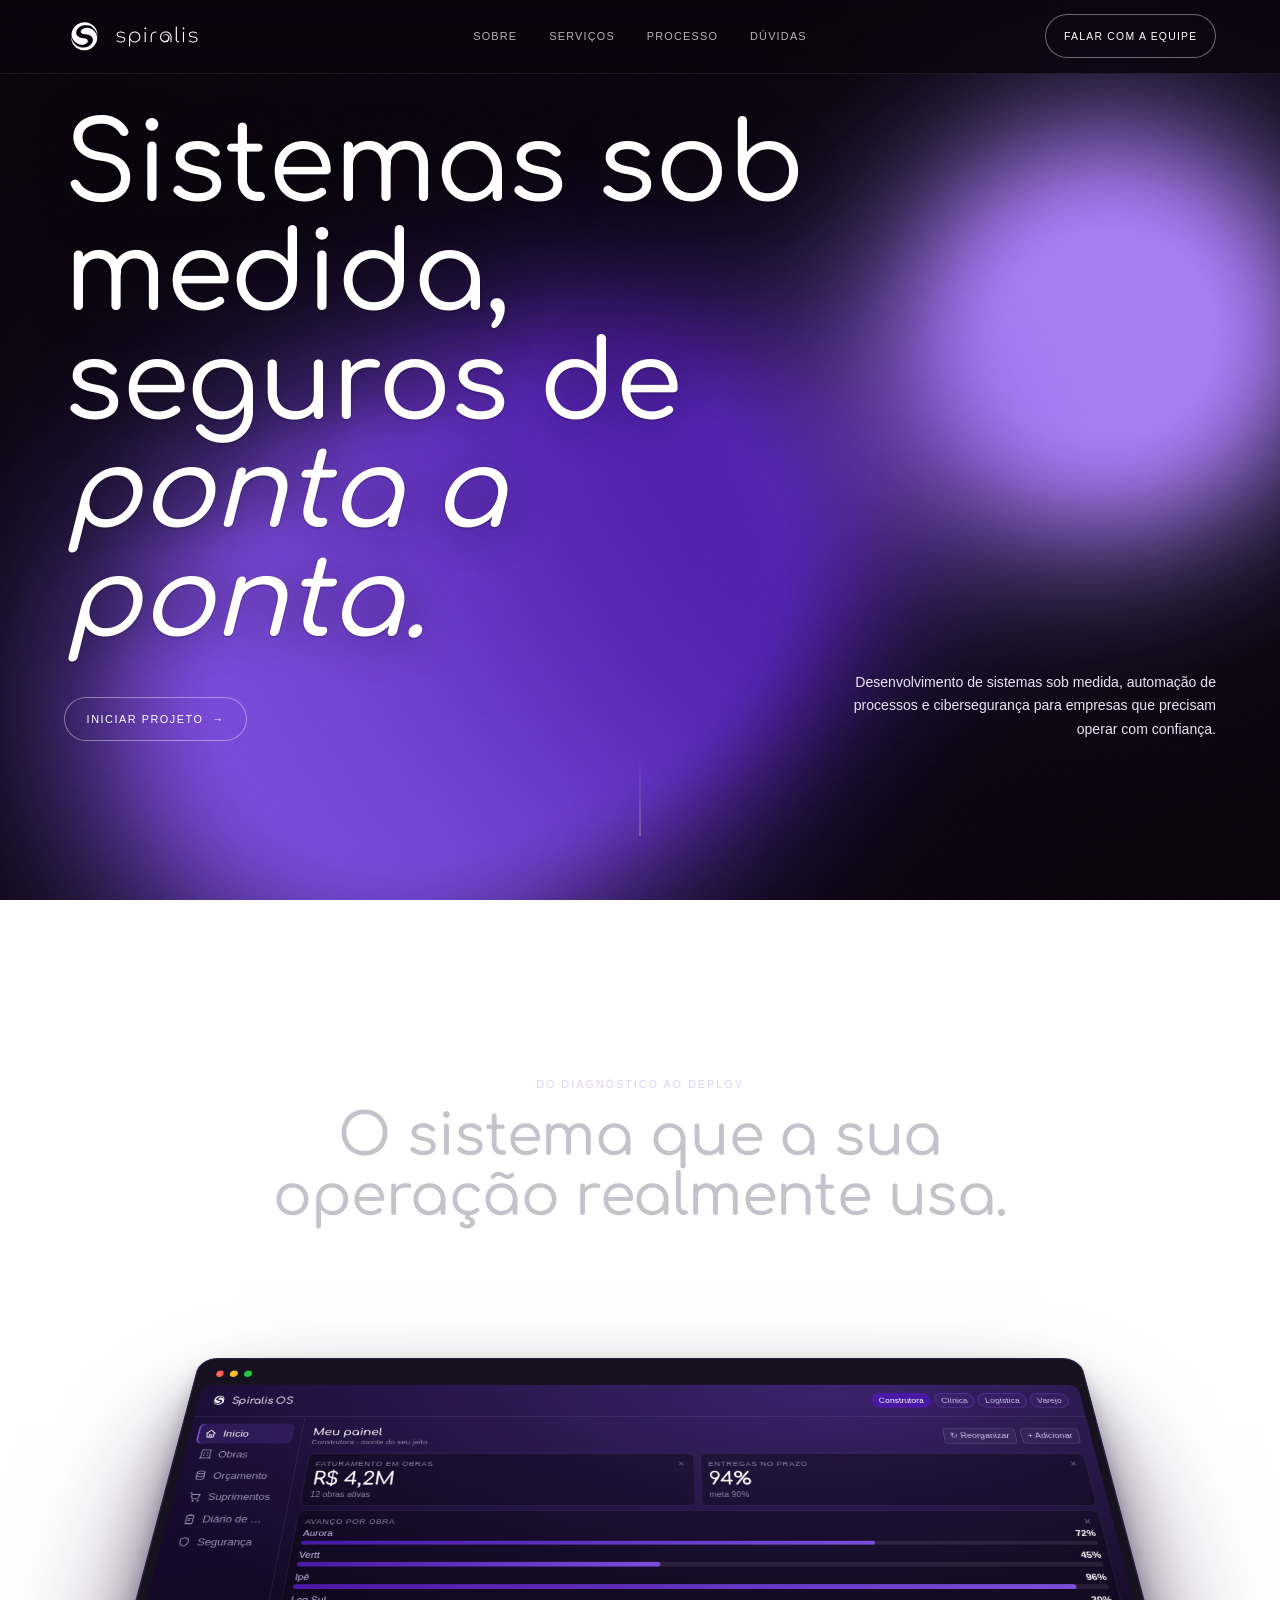
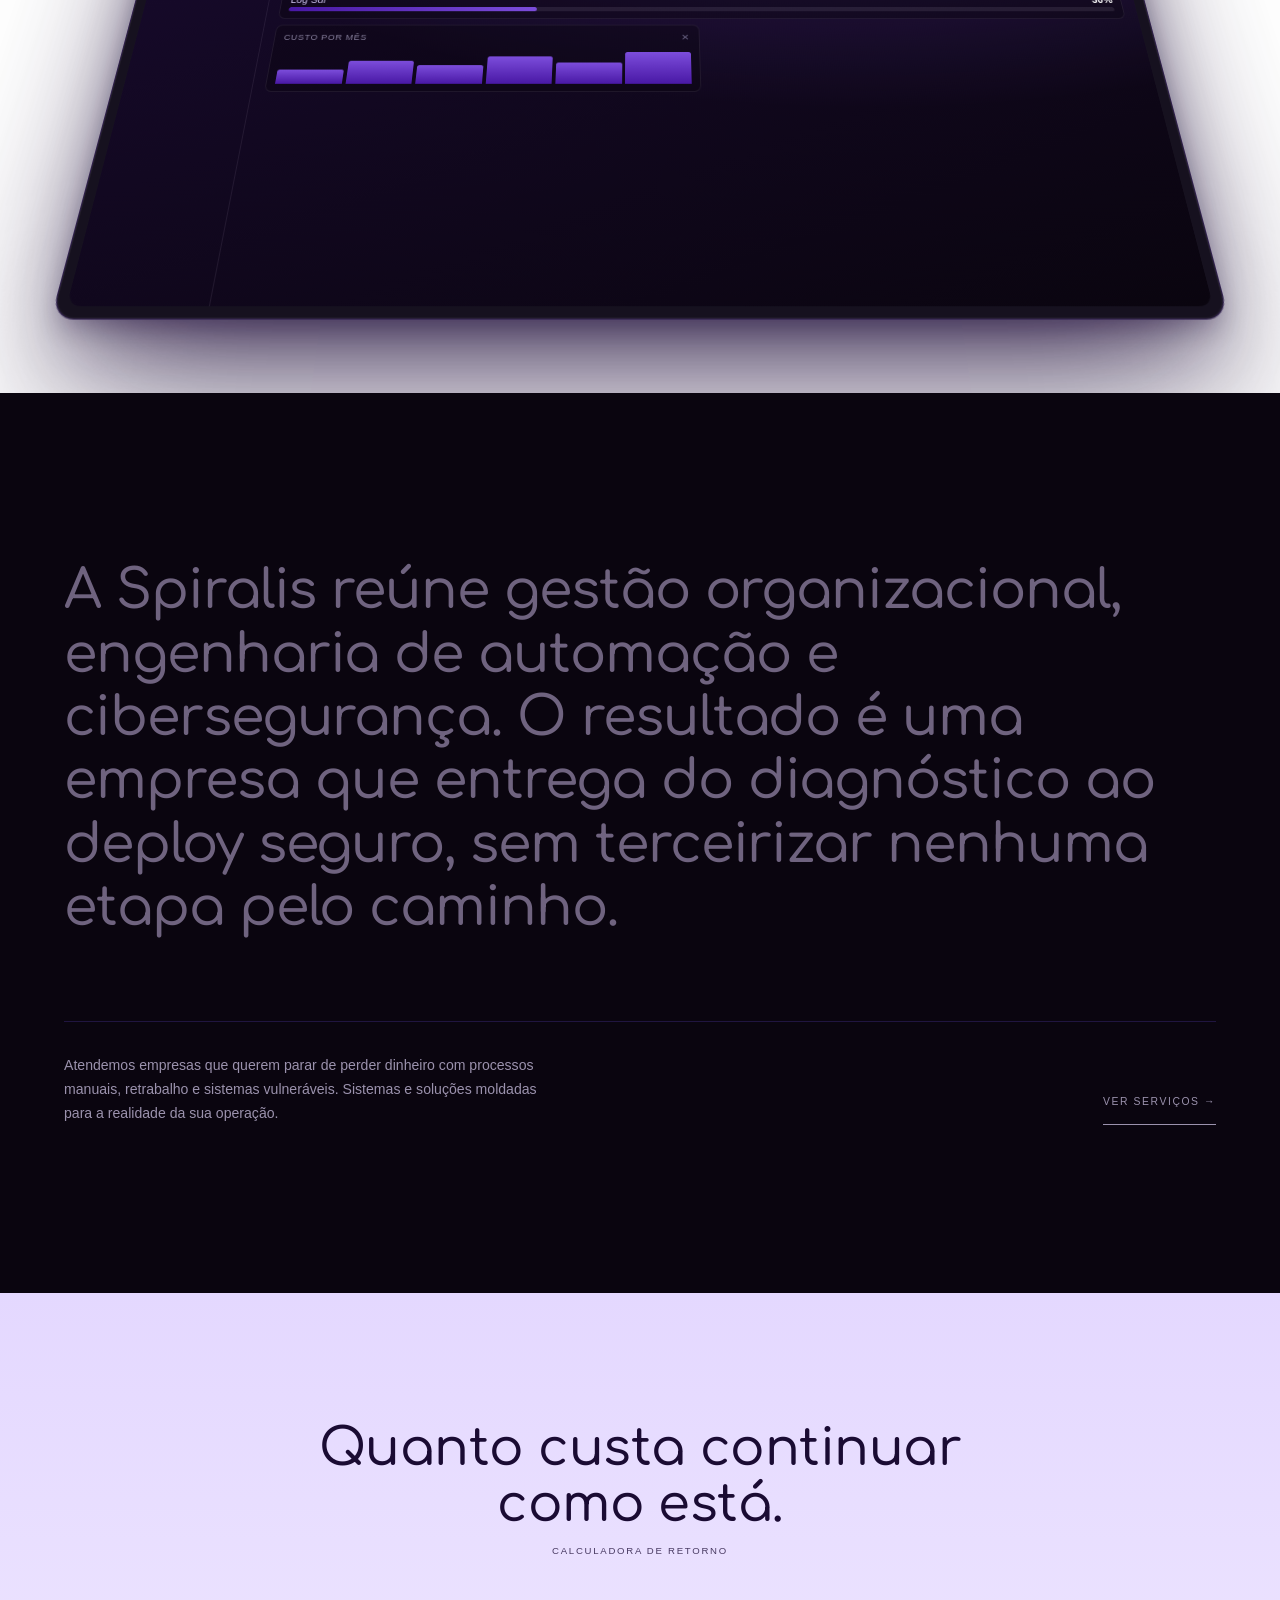
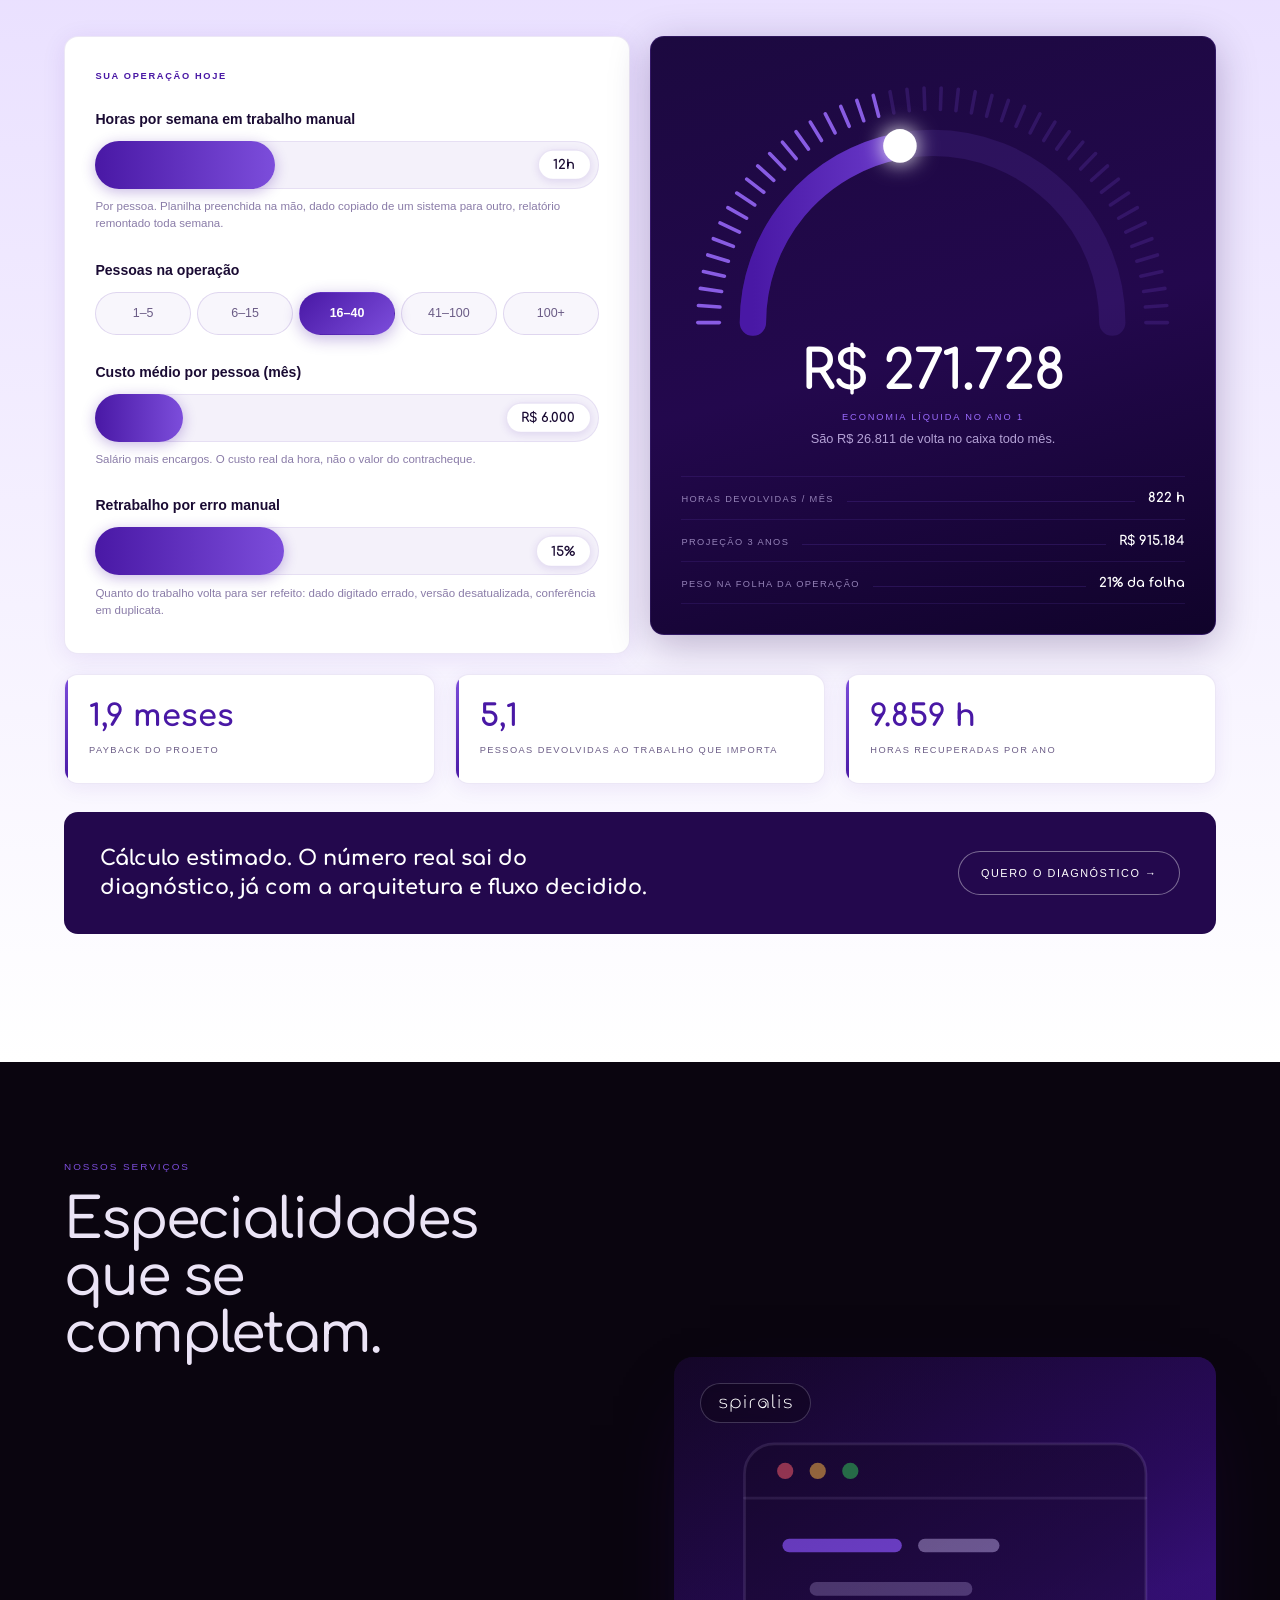
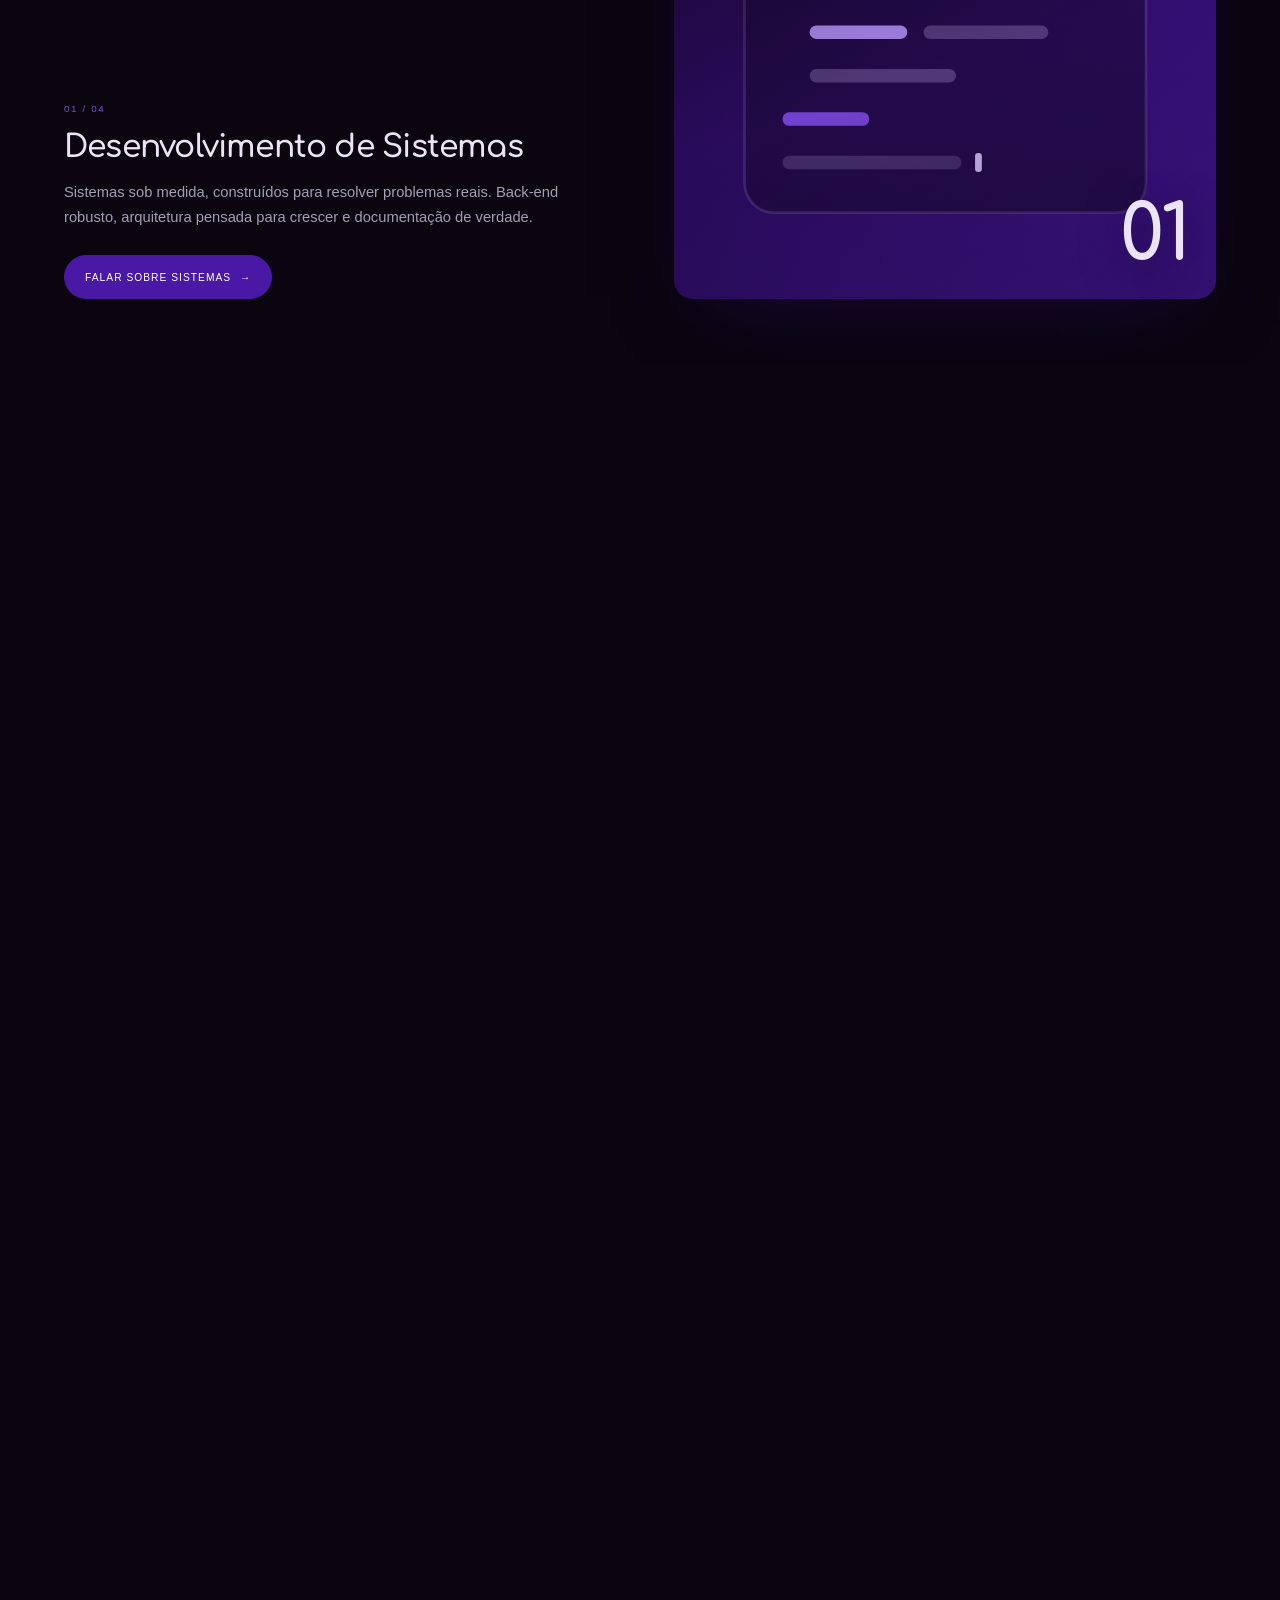
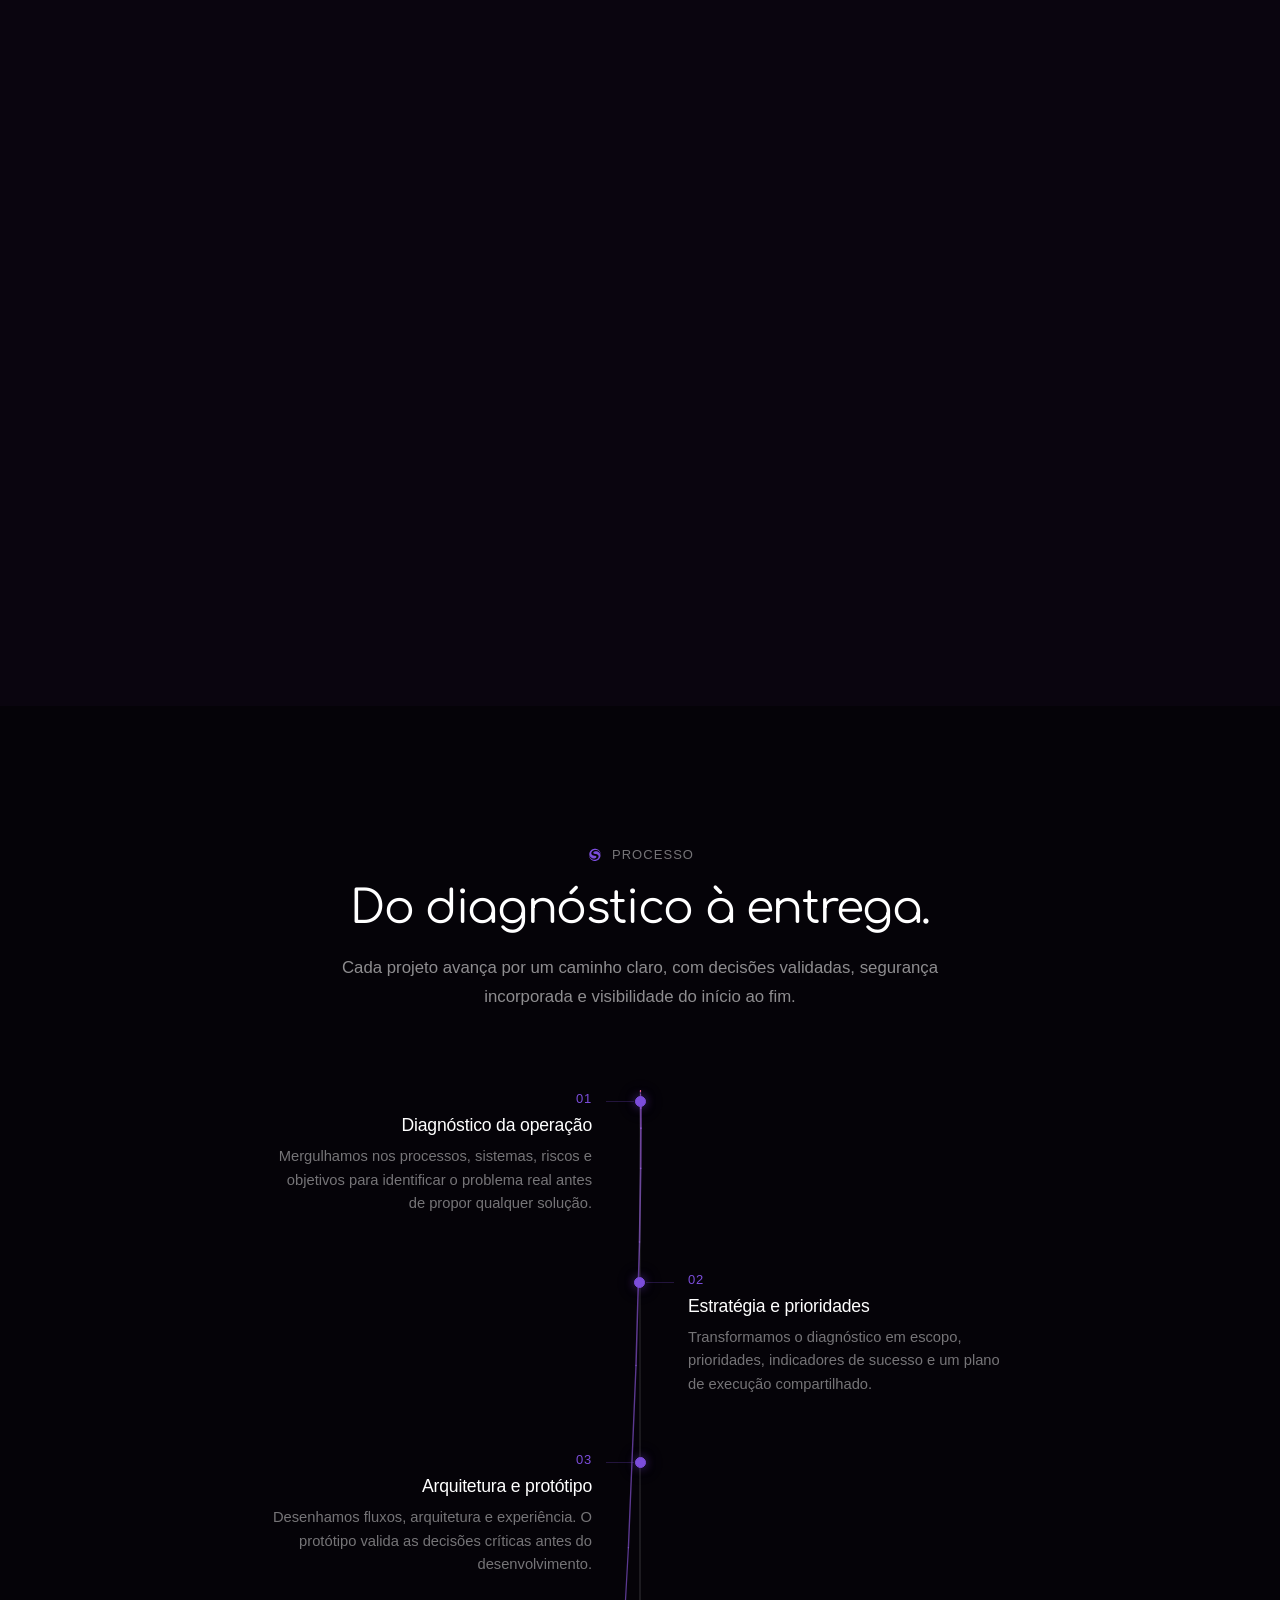
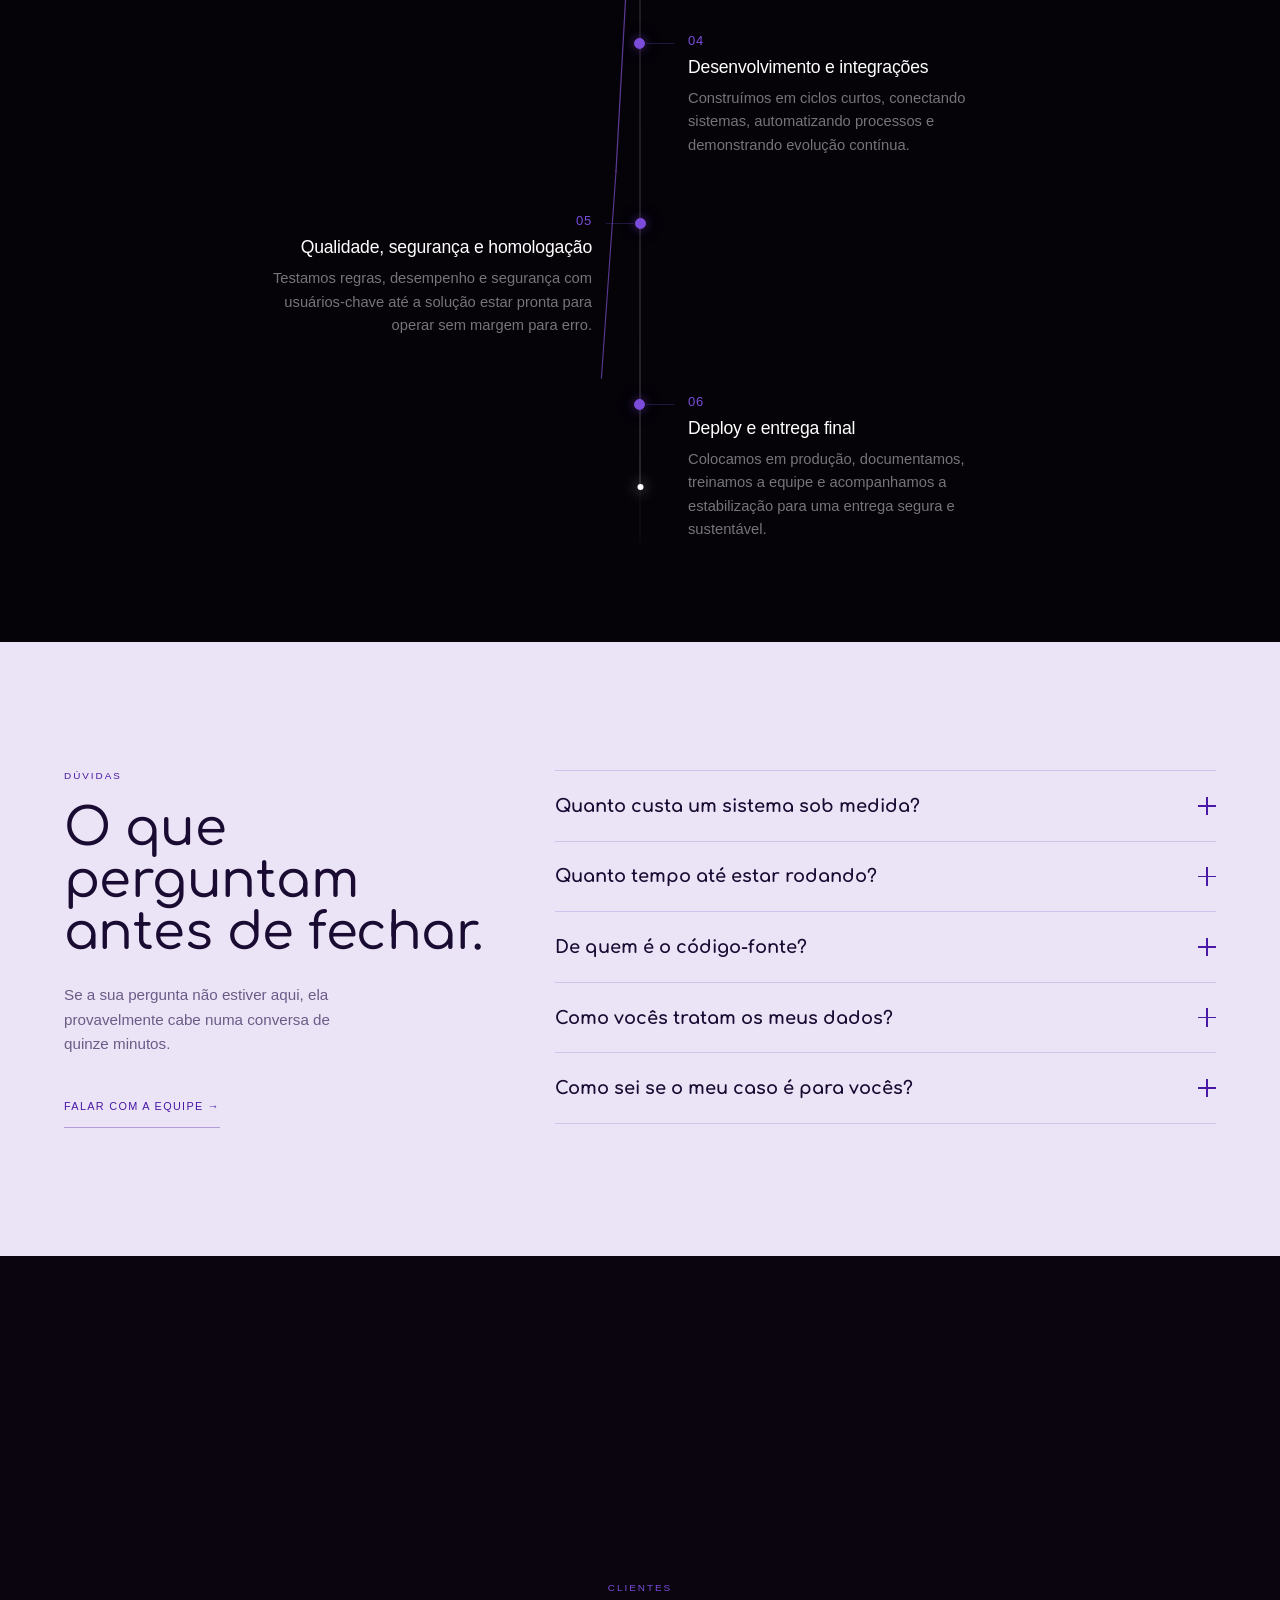
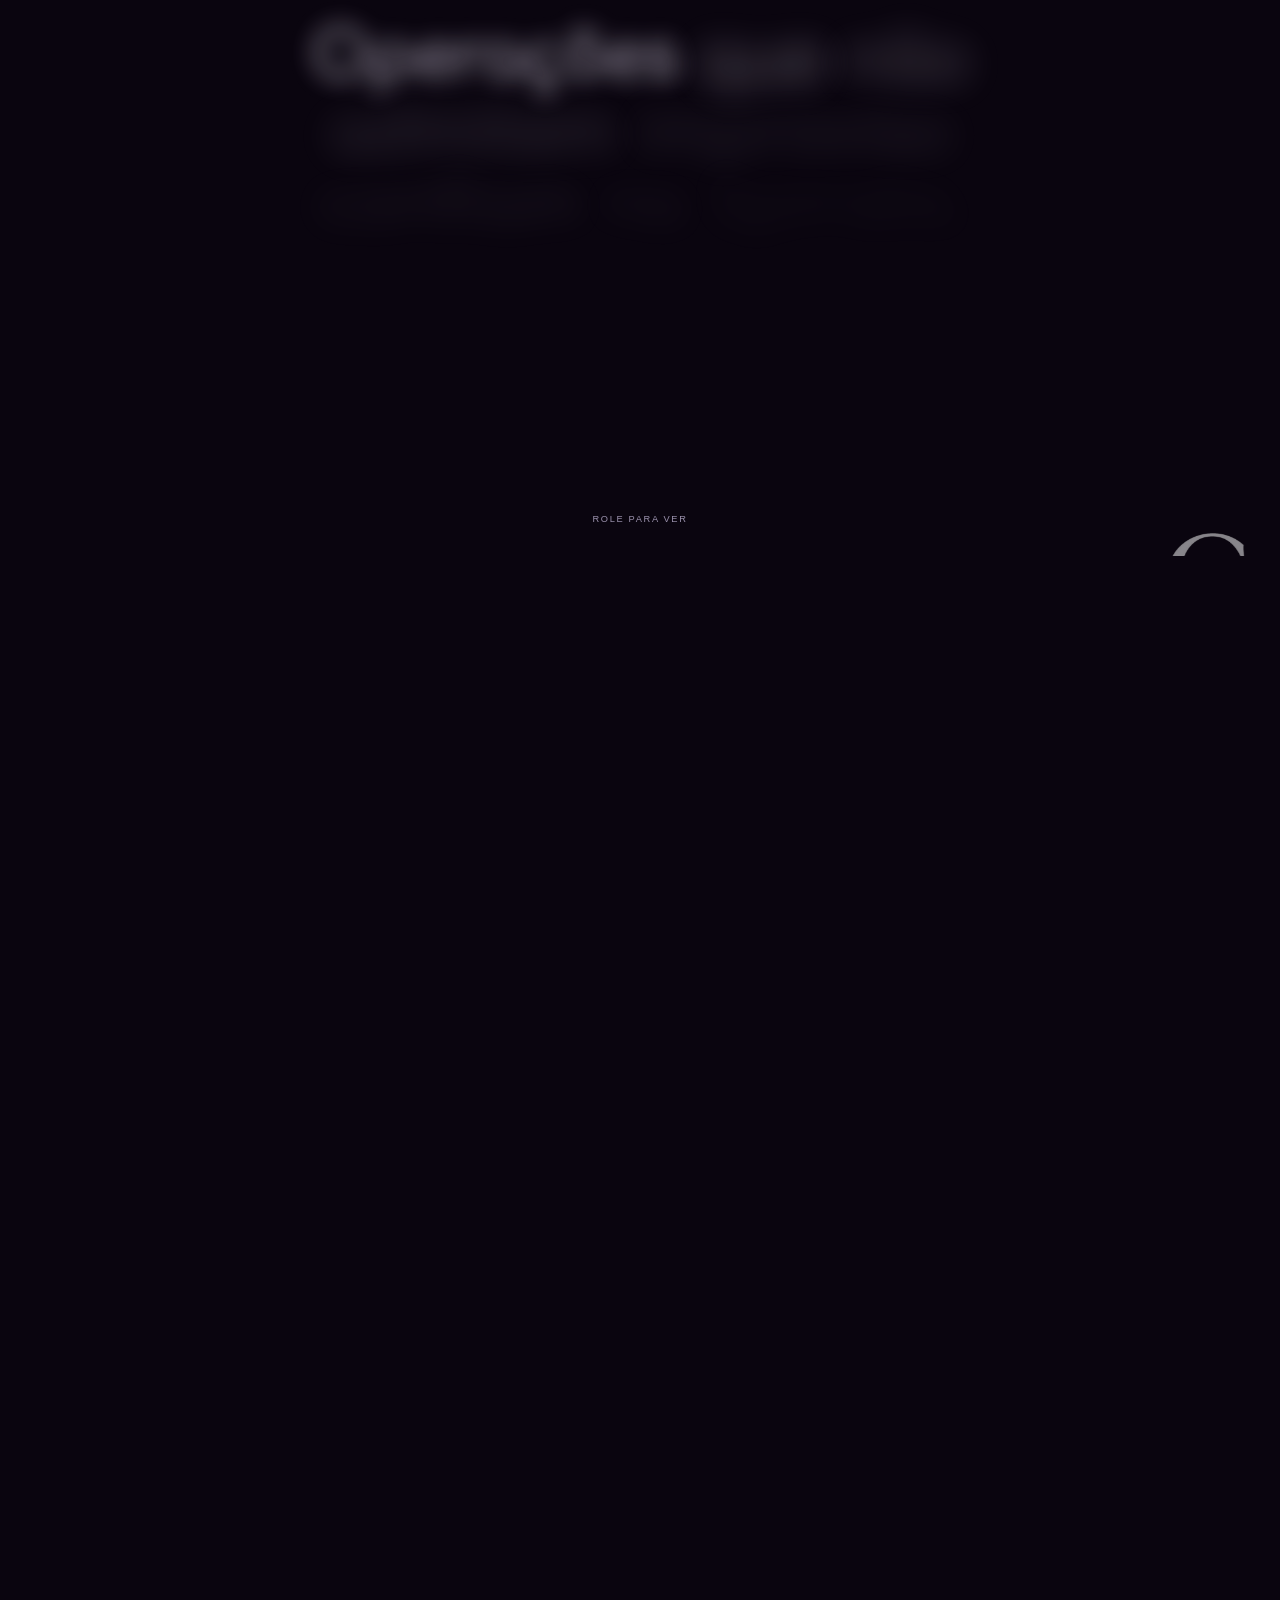
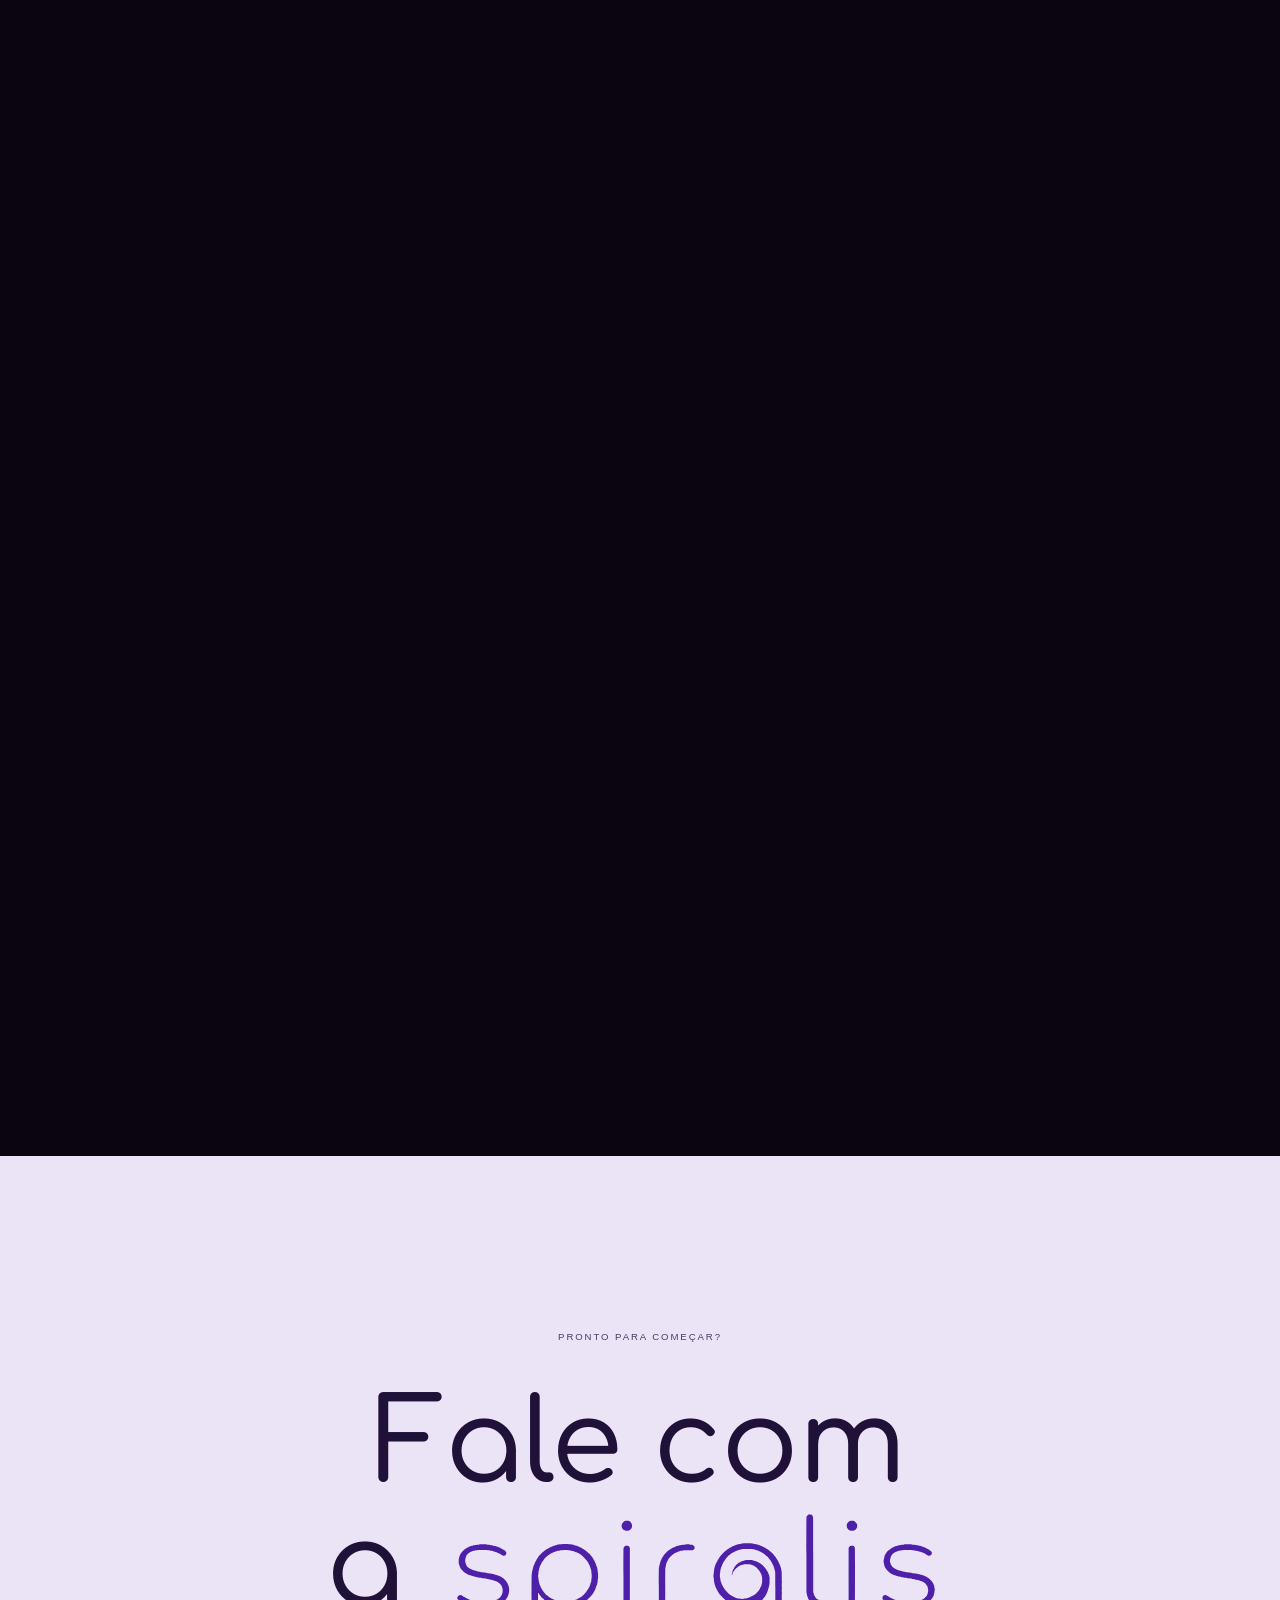
==== commit 7b32df4e: "fix: interatividade e conteúdo do celular; capa de compartilhamento - O dashboard da segunda seção e" ====
--- a/index.html
+++ b/index.html
@@ -10,14 +10,26 @@
   <meta property="og:type" content="website">
   <meta property="og:locale" content="pt_BR">
   <meta property="og:site_name" content="Spiralis">
+  <meta property="og:url" content="https://spiraliscompany.com.br/">
   <meta property="og:title" content="Spiralis — Sistemas, Automação e Cibersegurança">
   <meta property="og:description" content="Do diagnóstico ao deploy: sistemas sob medida, automação e segurança incorporada em cada etapa.">
-  <meta property="og:image" content="spiral-hero.png.png">
+  <!-- Card de compartilhamento: a marca branca sobre o violeta da Spiralis.
+       A URL precisa ser absoluta — WhatsApp, LinkedIn e Facebook não resolvem
+       caminho relativo e mostram o card sem imagem. Gerado a partir de
+       _og-card.html em 1200x630; para trocar, edita lá e rasteriza de novo. -->
+  <meta property="og:image" content="https://spiraliscompany.com.br/og-spiralis.jpg">
+  <meta property="og:image:type" content="image/jpeg">
+  <meta property="og:image:width" content="1200">
+  <meta property="og:image:height" content="630">
+  <meta property="og:image:alt" content="Spiralis">
   <meta name="twitter:card" content="summary_large_image">
   <meta name="twitter:title" content="Spiralis — Sistemas, Automação e Cibersegurança">
   <meta name="twitter:description" content="Sistemas sob medida, automação de processos e cibersegurança ponta a ponta.">
-  <meta name="twitter:image" content="spiral-hero.png.png">
+  <meta name="twitter:image" content="https://spiraliscompany.com.br/og-spiralis.jpg">
+  <meta name="twitter:image:alt" content="Spiralis">
   <link rel="icon" href="spiralis-simbolo-branco.svg" type="image/svg+xml">
+  <!-- iOS ignora favicon SVG: precisa de PNG para o atalho na tela de início -->
+  <link rel="apple-touch-icon" href="apple-touch-icon.png">
   <script type="application/ld+json">
     {
       "@context": "https://schema.org",
@@ -1333,10 +1345,17 @@
       margin-top: 3rem;
     }
     .clients-fallback-grid span {
+      display: inline-flex; align-items: center; justify-content: center;
       font-family: var(--ff-head); font-weight: 700;
       font-size: 1rem; color: var(--text);
       border: 1px solid rgba(124,77,219,.28);
       border-radius: 999px; padding: .7rem 1.4rem;
+    }
+    /* O fallback nasceu só com o nome em texto. Reduzir movimento tira o voo,
+       não as marcas: a logo entra aqui no lugar do rótulo. */
+    .clients-fallback-grid img {
+      display: block; height: 2rem; width: auto;
+      max-width: 9.5rem; object-fit: contain;
     }
     /* O voo roda em qualquer largura: o palco é sticky, não pinado por JS,
        e o trilho já é reescalado por viewport. O que derruba para a grade
@@ -2048,15 +2067,10 @@
       .cs-perspective { perspective: 800px; }
       .cs-screen { aspect-ratio: 3 / 4; }
       .sys { font-size: 10px; }
-      /* O painel fica inerte para o dedo rolar a página por cima dele, mas os
-         controles precisam responder ao toque: sem esta exceção o dashboard
-         inteiro vira imagem no celular. */
-      .sys { pointer-events: none; }
-      .sys-sector,
-      .sys-nav,
-      .sys-btn,
-      .sys-add-item,
-      .sys-w-x { pointer-events: auto; }
+      /* O painel já foi inerte no celular (pointer-events: none) para o dedo
+         rolar por cima dele. O demo não tem handler de arraste, então o toque
+         nunca competia com o scroll: o único efeito era transformar o
+         dashboard inteiro numa imagem. Fica igual ao desktop. */
       .sys-side { width: 2.9em; }
       .sys-nav { justify-content: center; padding: .55em; }
       .sys-nav span { display: none; }
@@ -2942,6 +2956,31 @@
       }, {threshold: [.5]});
       mobileMedia.forEach(item => mobileVideoObserver.observe(item));
 
+      /* No desktop as linhas se empilham com pin. No celular esse mesmo pin
+         viraria uma travessia longa e sequestraria o gesto, então a seção
+         ficava completamente estática: nenhuma entrada, nada acontecendo ao
+         rolar. A entrada por scroll dá o mesmo ritmo sem prender o dedo. */
+      if (!noMotion) {
+        svcRows.forEach(row => {
+          const alvos = [
+            row.querySelector('.svc-copy'),
+            row.querySelector('.svc-media')
+          ].filter(Boolean);
+          gsap.fromTo(alvos,
+            {opacity: 0, y: 30},
+            {
+              opacity: 1, y: 0,
+              duration: .7, ease: 'power3.out', stagger: .1,
+              scrollTrigger: {
+                trigger: row,
+                start: 'top 85%',
+                toggleActions: 'play none none none'
+              }
+            }
+          );
+        });
+      }
+
       return () => mobileVideoObserver.disconnect();
     });
   }
@@ -3084,6 +3123,43 @@
        reduzir movimento tira a animação, nunca o conteúdo. */
     journeyEvents.forEach(event => event.classList.add('visible'));
     if (journeyFill) journeyFill.style.height = '100%';
+
+    /* O rastro em espiral também só existia dentro do bloco animado, então a
+       seção perdia o traço inteiro. Aqui a mesma curva é desenhada uma única
+       vez, parada: sem requestAnimationFrame e sem depender do scroll. */
+    if (journeyInk) {
+      const desenharRastro = () => {
+        journeyInk.textContent = '';
+        const eixo = journeyTrack
+          ? journeyTrack.offsetLeft + journeyTrack.offsetWidth / 2
+          : journeyTimeline.offsetWidth / 2;
+        const altura = journeyTimeline.offsetHeight;
+        const folga = 6;
+        /* mesma amplitude do voo animado: o menor lado livre, nunca um valor
+           fixo, senão metade da volta sai da tela no celular. */
+        const sway = Math.max(8, Math.min(
+          52,
+          eixo - folga,
+          journeyTimeline.offsetWidth - eixo - folga
+        ));
+        const pontos = [];
+        for (let i = 0; i <= 160; i++) {
+          const t = i / 160;
+          pontos.push(
+            `${(eixo + Math.sin(t * Math.PI * 2 * 6) * sway).toFixed(1)},` +
+            `${(t * altura).toFixed(1)}`
+          );
+        }
+        const traco = document.createElementNS('http://www.w3.org/2000/svg', 'path');
+        traco.setAttribute('d', 'M' + pontos.join(' L'));
+        traco.setAttribute('stroke', 'hsla(272, 80%, 66%, .5)');
+        traco.setAttribute('stroke-width', '2');
+        traco.setAttribute('fill', 'none');
+        journeyInk.appendChild(traco);
+      };
+      desenharRastro();
+      window.addEventListener('resize', desenharRastro);
+    }
   }
 
   /* ── HERO BLUR-IN (word by word) ────────── */
@@ -3149,7 +3225,12 @@
   if (clientsFallback) {
     CLIENTES.forEach(c => {
       const s = document.createElement('span');
-      s.textContent = c.nome;
+      const img = document.createElement('img');
+      img.src = c.logo;
+      img.alt = c.nome;
+      img.loading = 'lazy';
+      img.decoding = 'async';
+      s.appendChild(img);
       clientsFallback.appendChild(s);
     });
   }
@@ -3808,14 +3889,14 @@
 
   render();
 
-  var compactDemo = window.matchMedia('(max-width: 720px)');
-  function syncDemoInteraction(){
-    mount.inert = compactDemo.matches;
-    if(compactDemo.matches) mount.setAttribute('aria-hidden','true');
-    else mount.removeAttribute('aria-hidden');
-  }
-  syncDemoInteraction();
-  compactDemo.addEventListener?.('change', syncDemoInteraction);
+  /* O demo era marcado inert + aria-hidden abaixo de 720px, o que o reduzia a
+     enfeite: os botões continuavam pintados, mas nenhum toque chegava neles.
+     inert remove o subtree inteiro do hit-test, e nenhum ajuste de
+     pointer-events reverte isso — só a chamada programática de click() ainda
+     passava. No celular o dashboard é justamente o que se quer explorar, então
+     ele fica interativo em qualquer largura. */
+  mount.inert = false;
+  mount.removeAttribute('aria-hidden');
 })();
 </script>
 
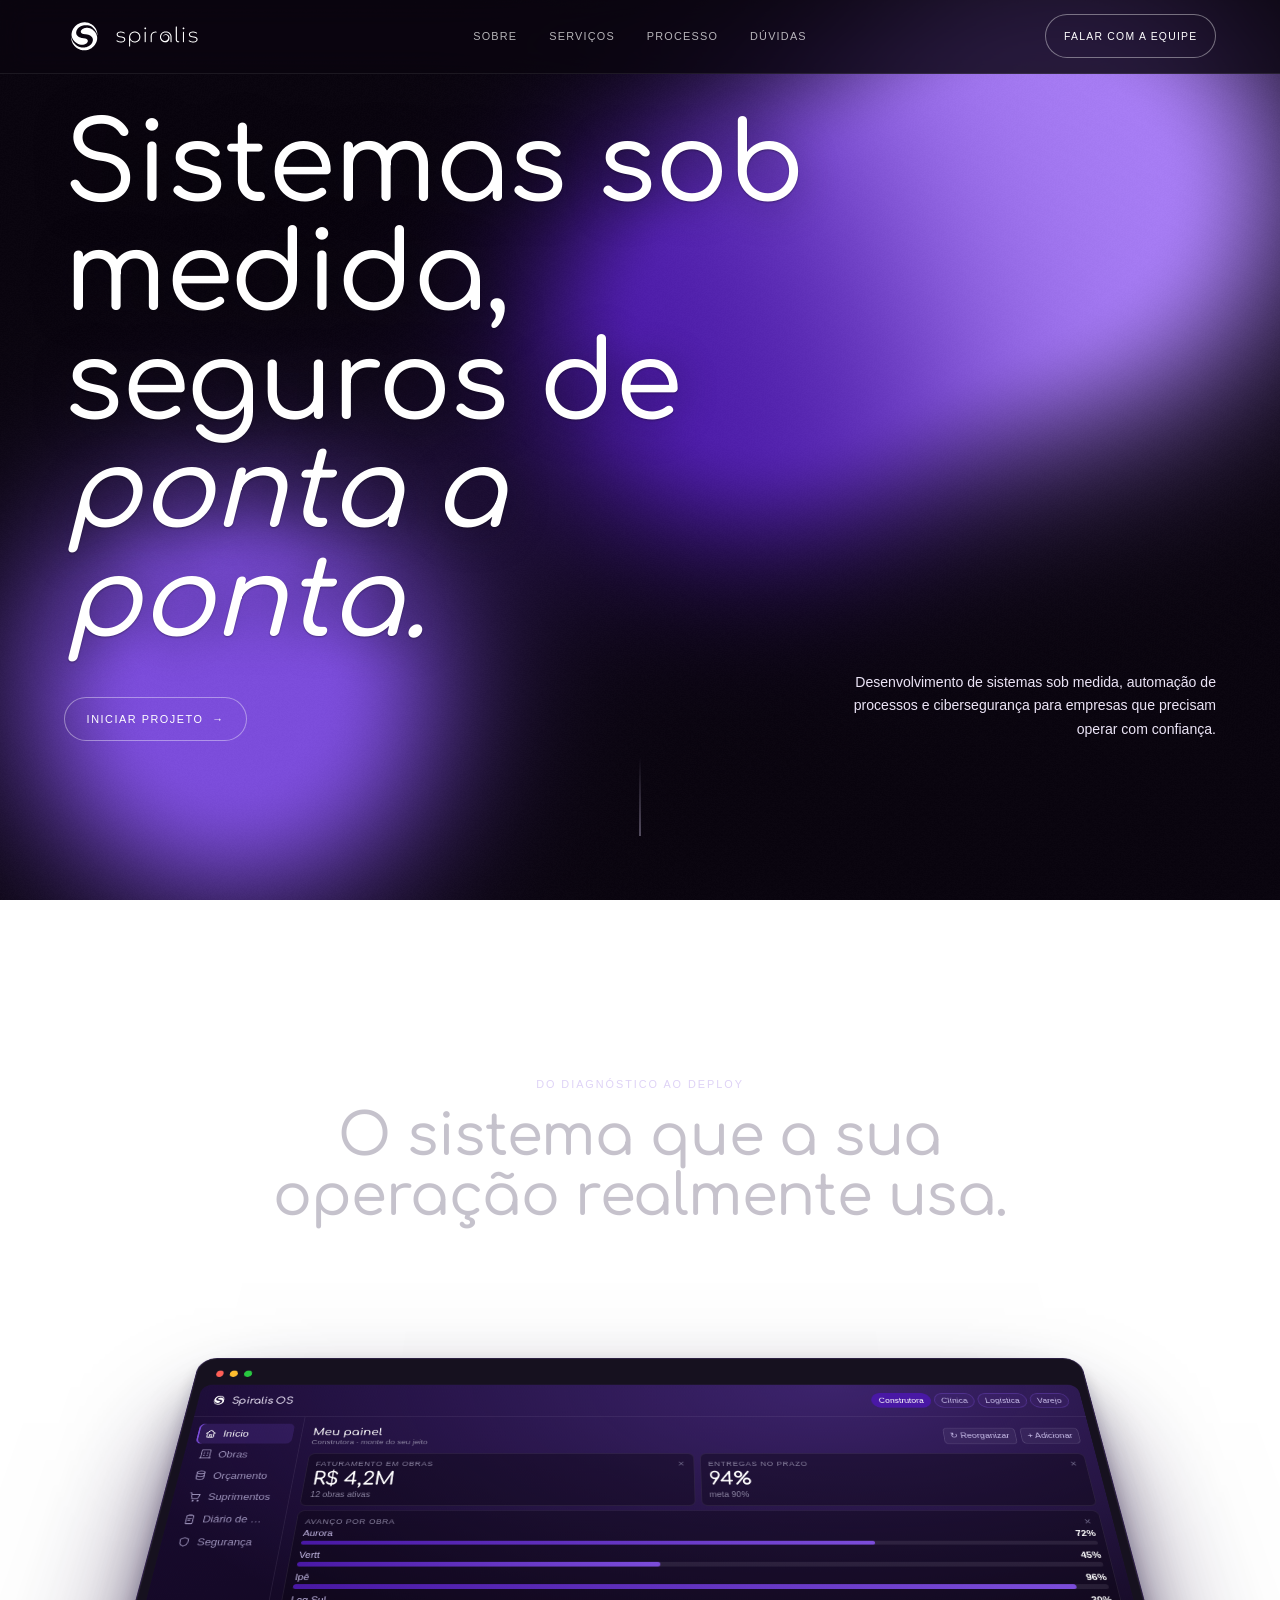
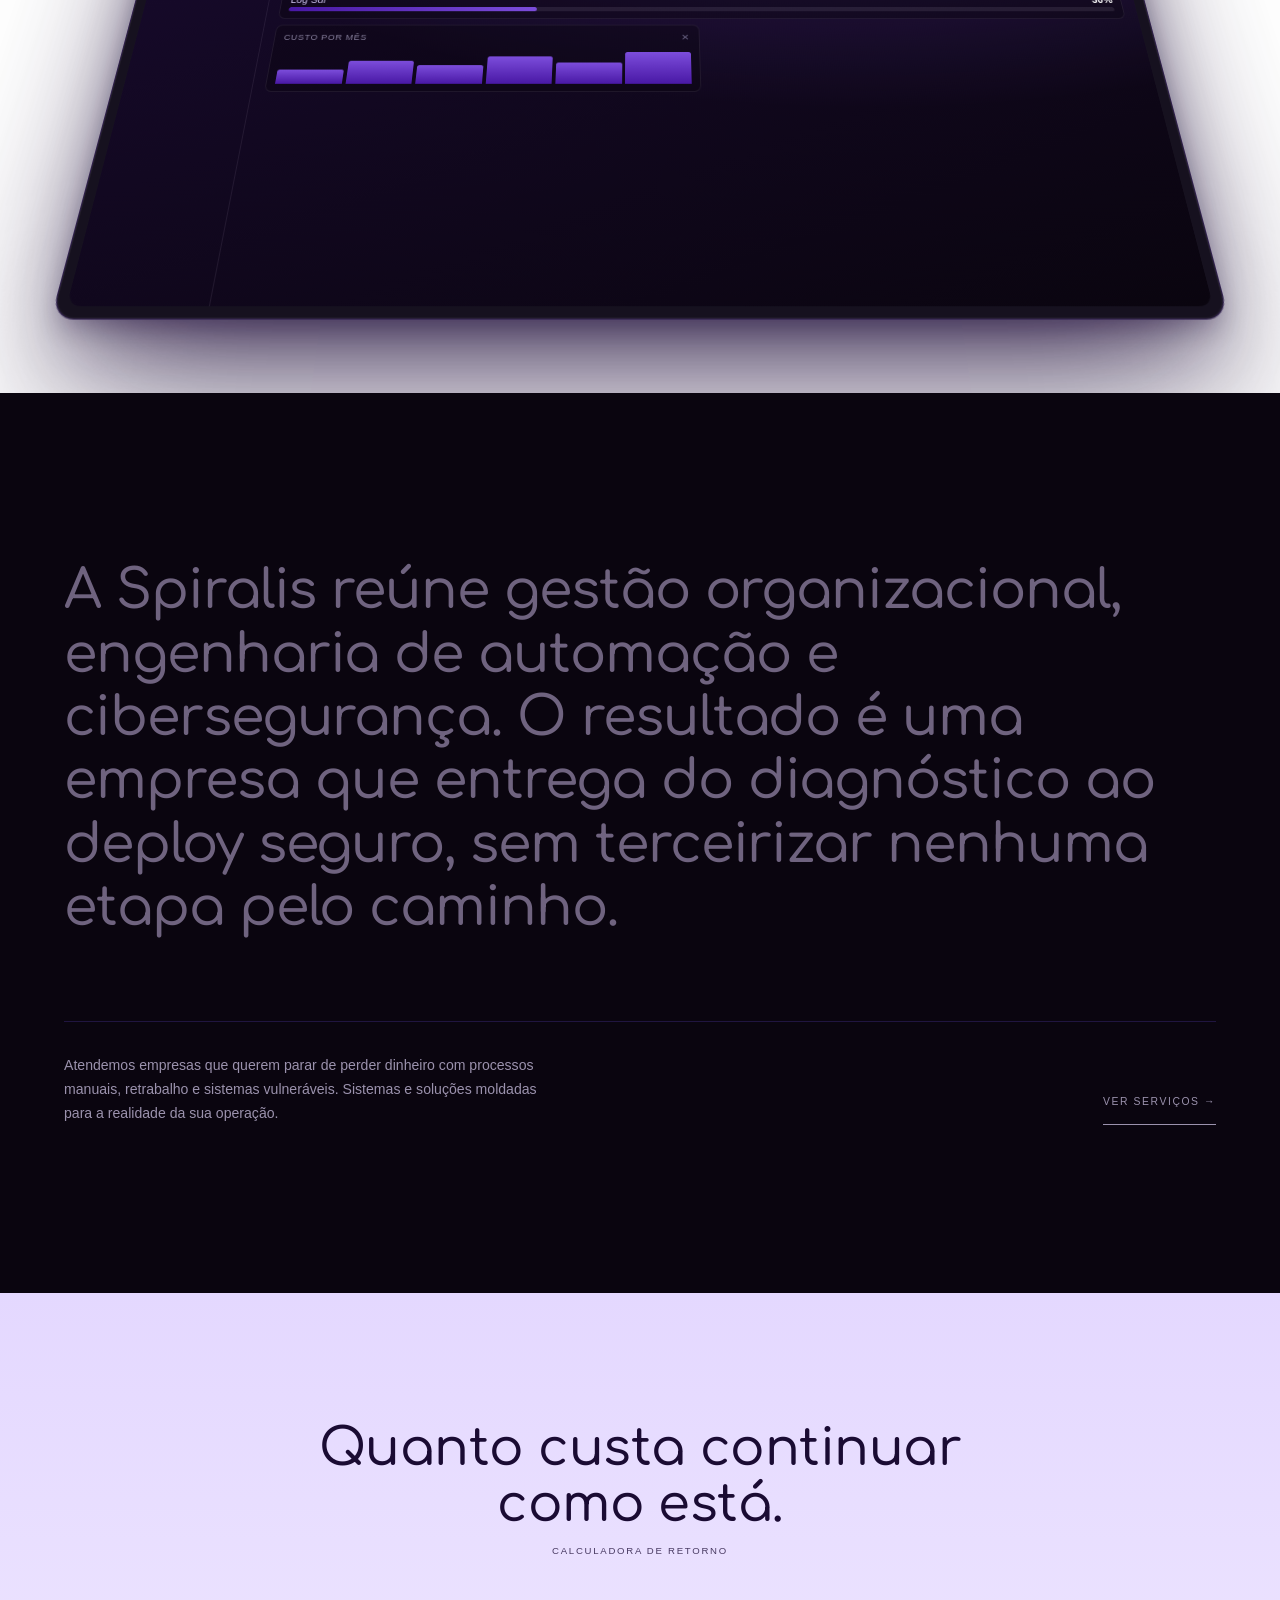
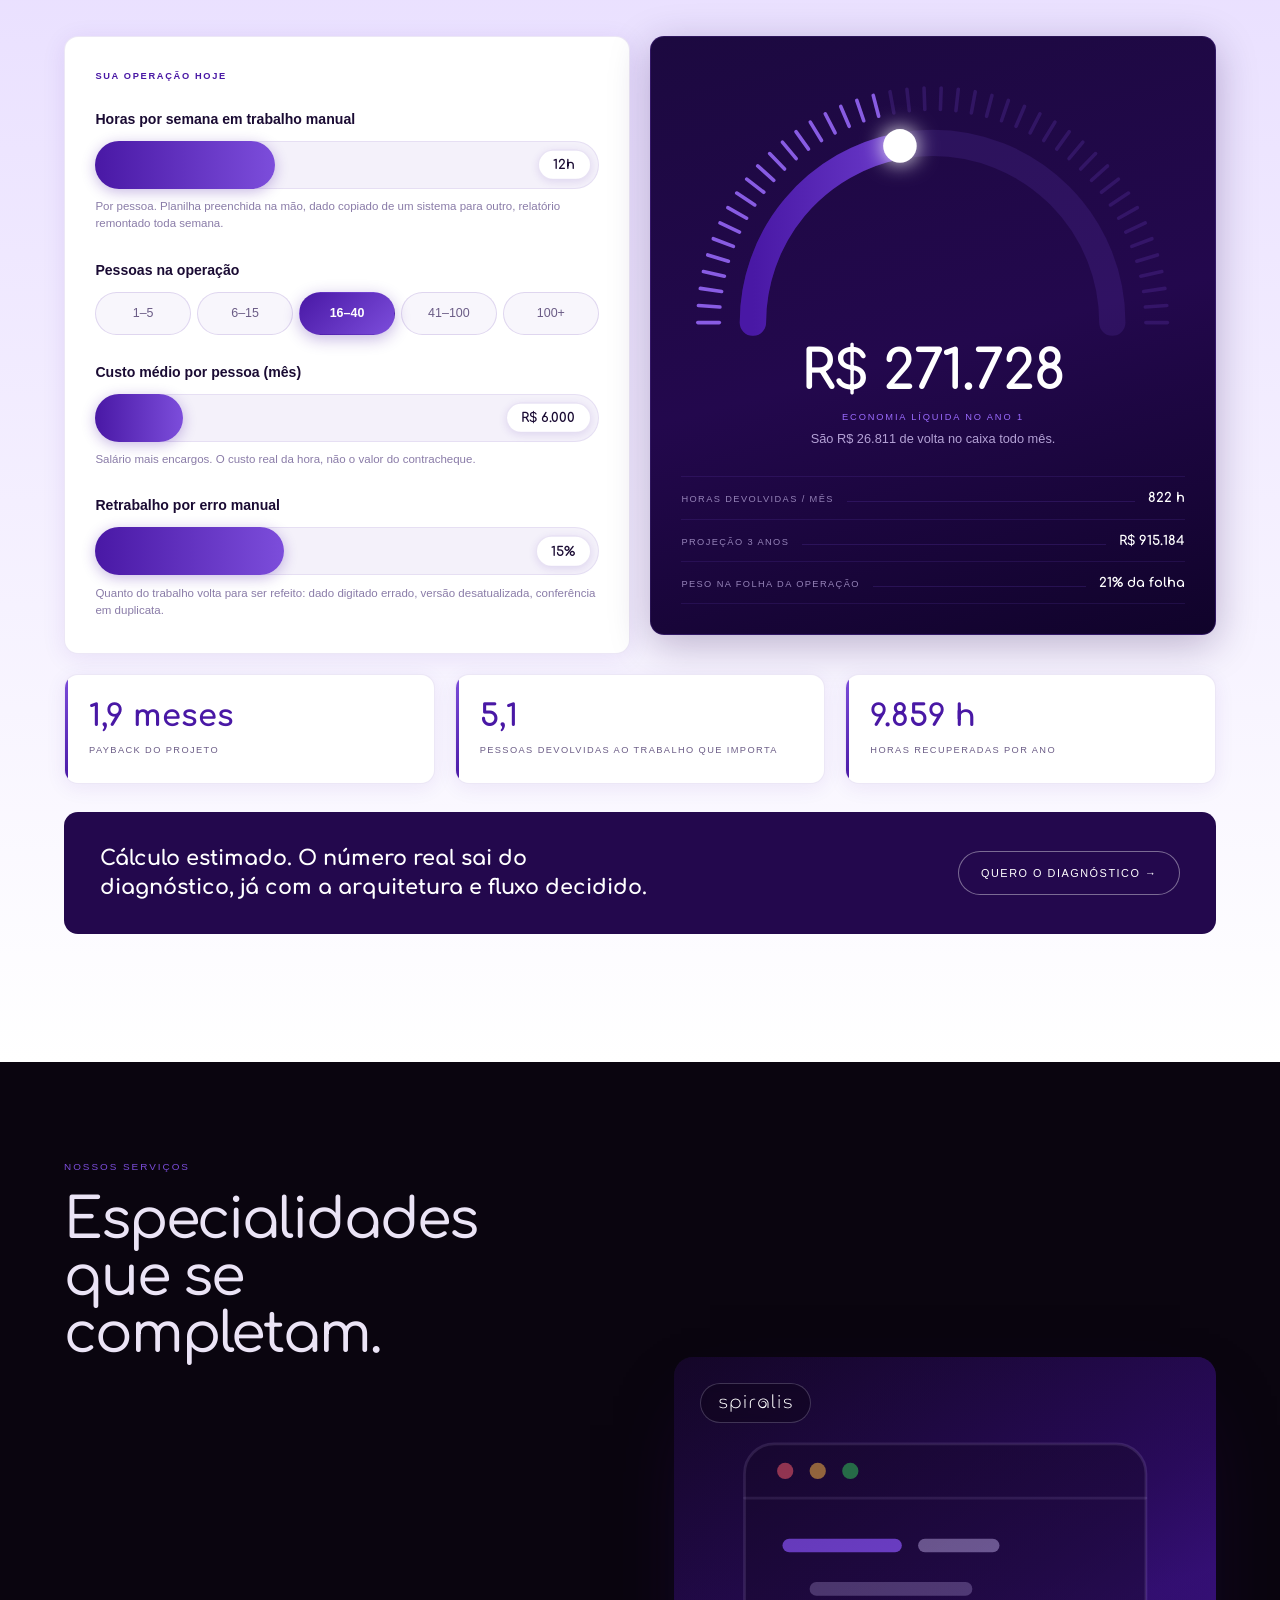
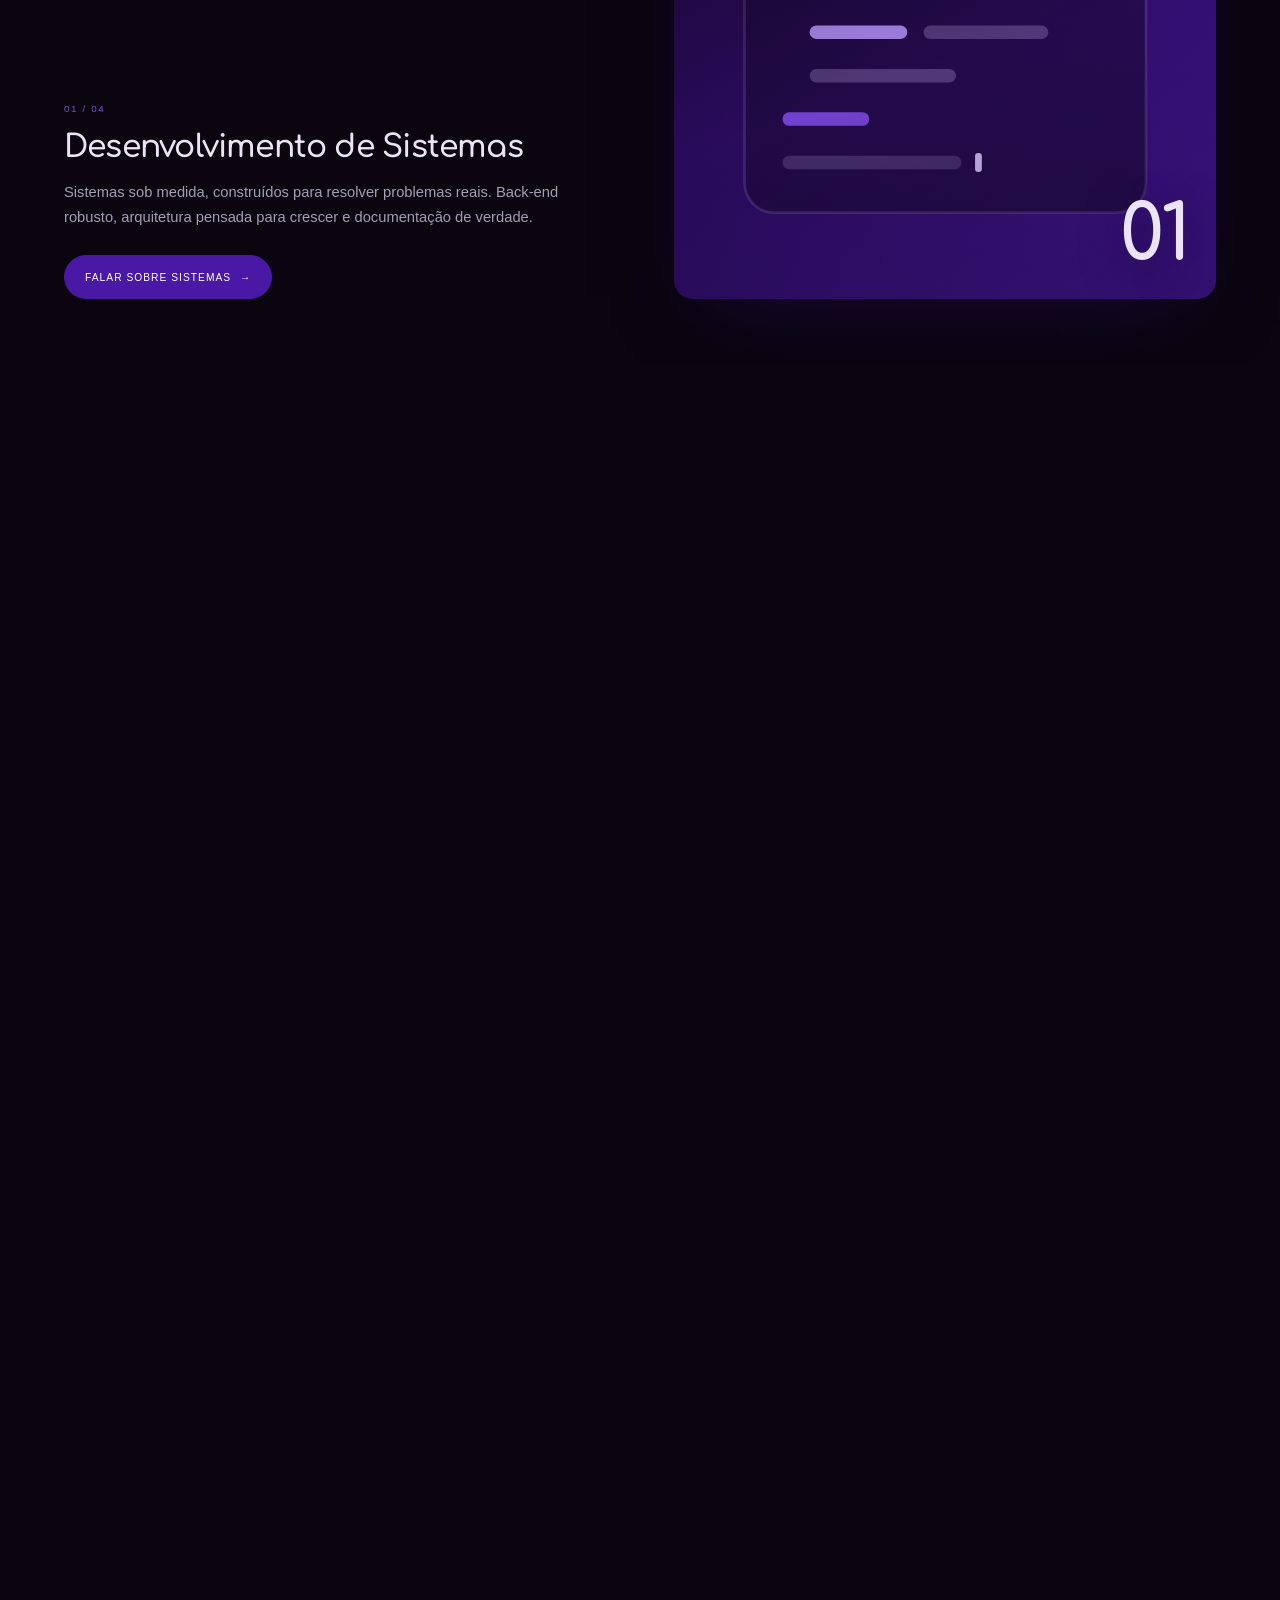
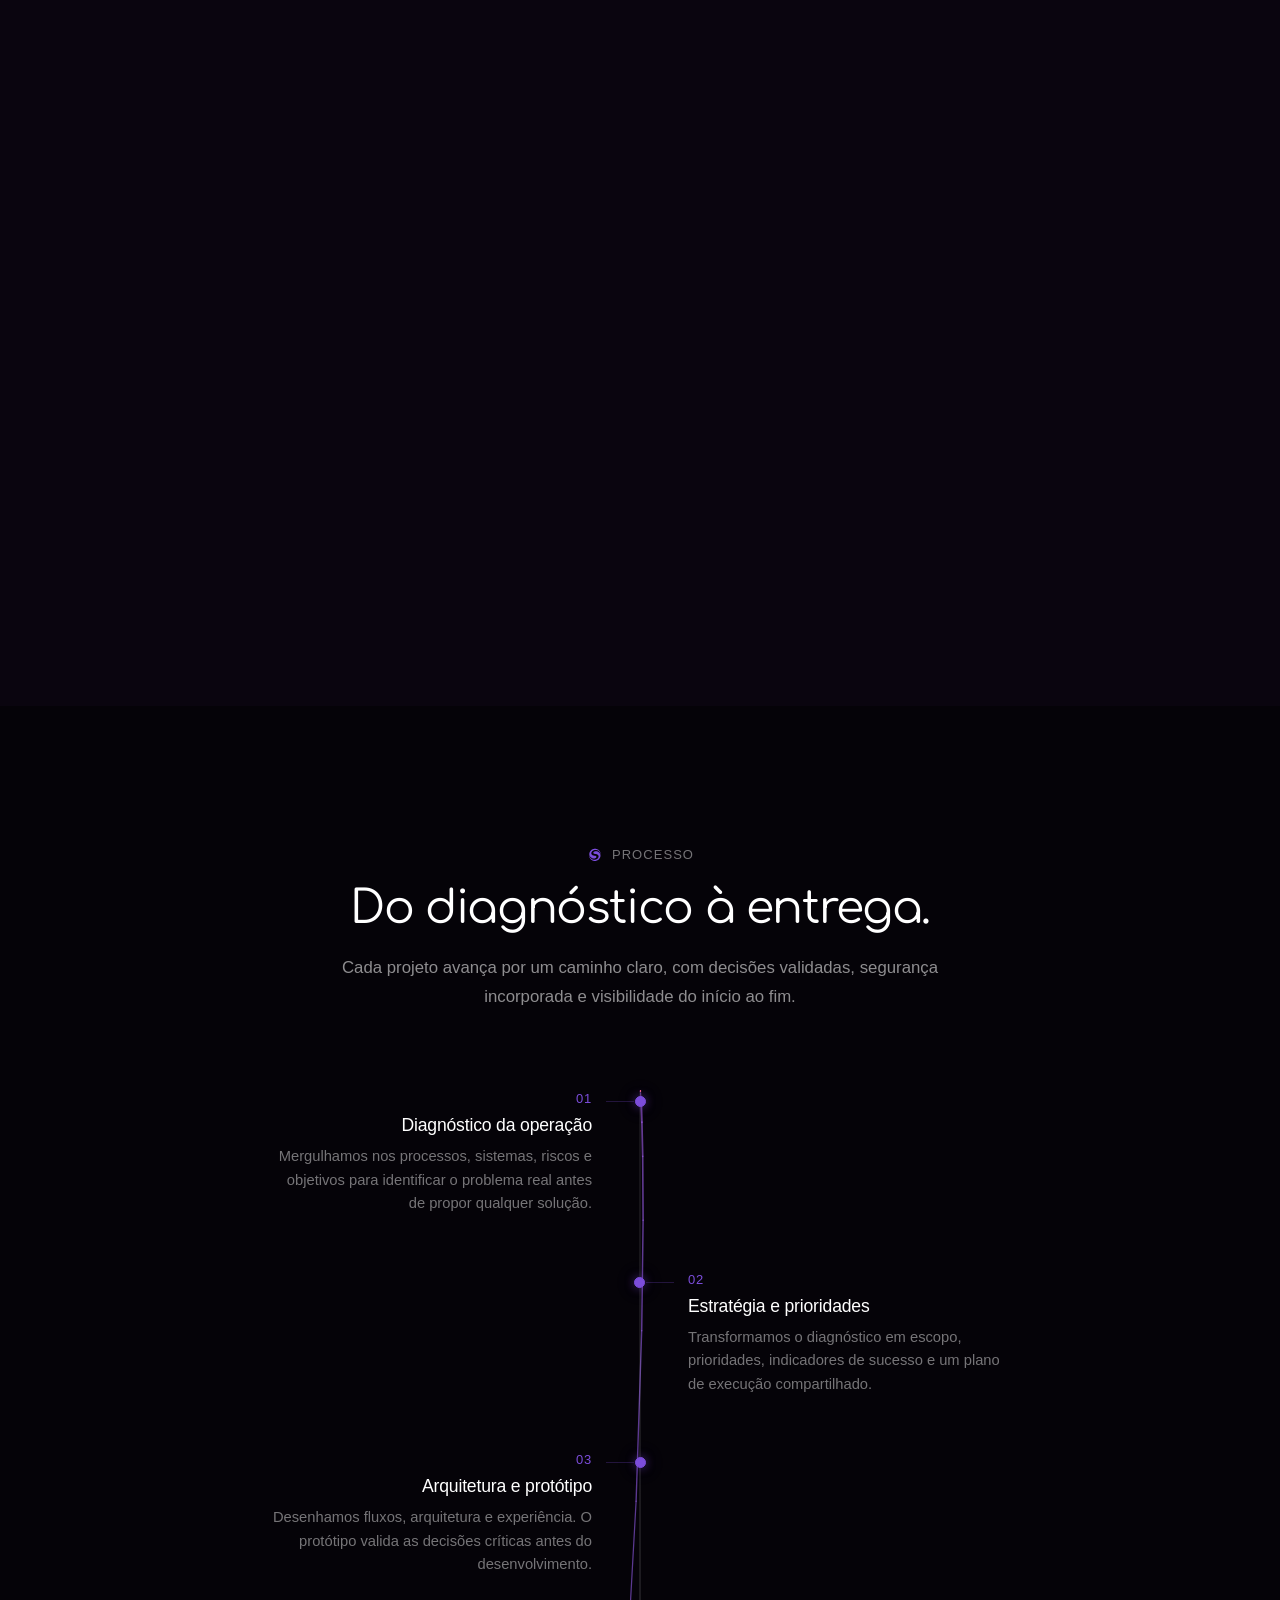
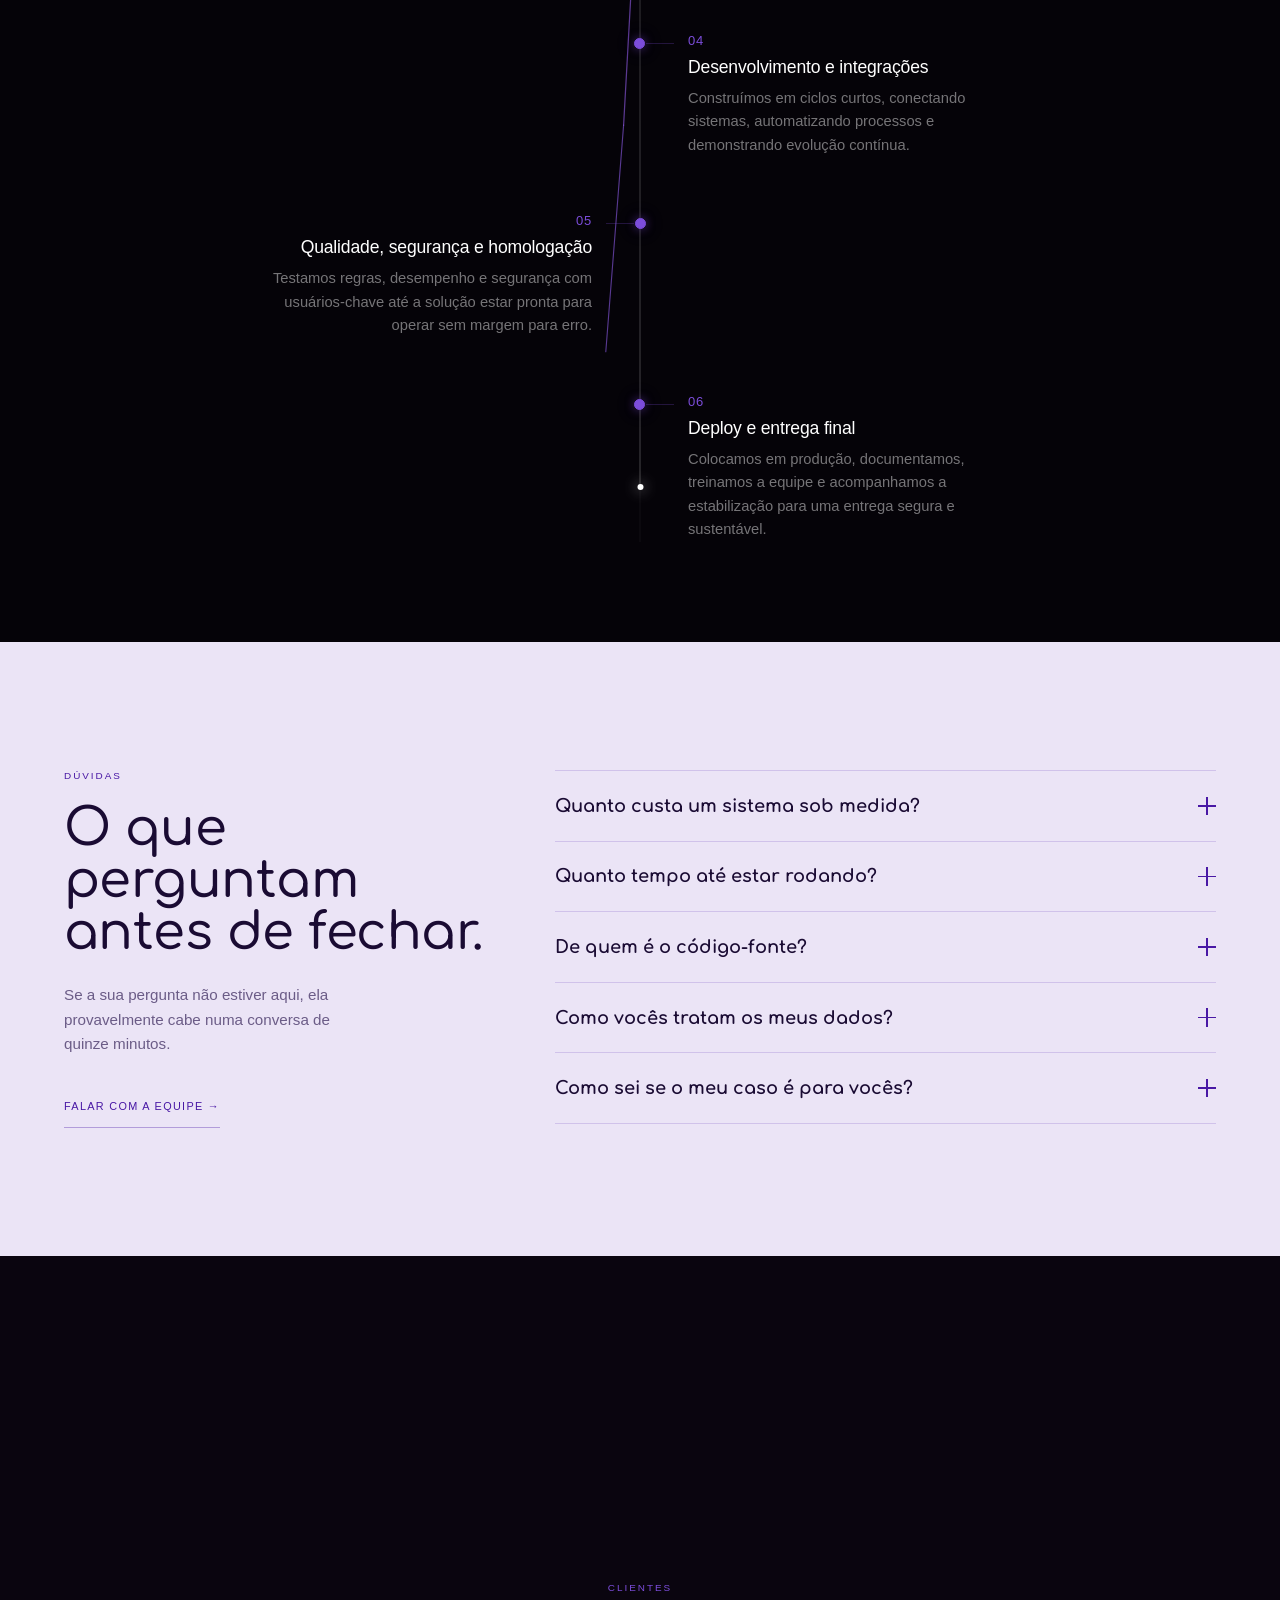
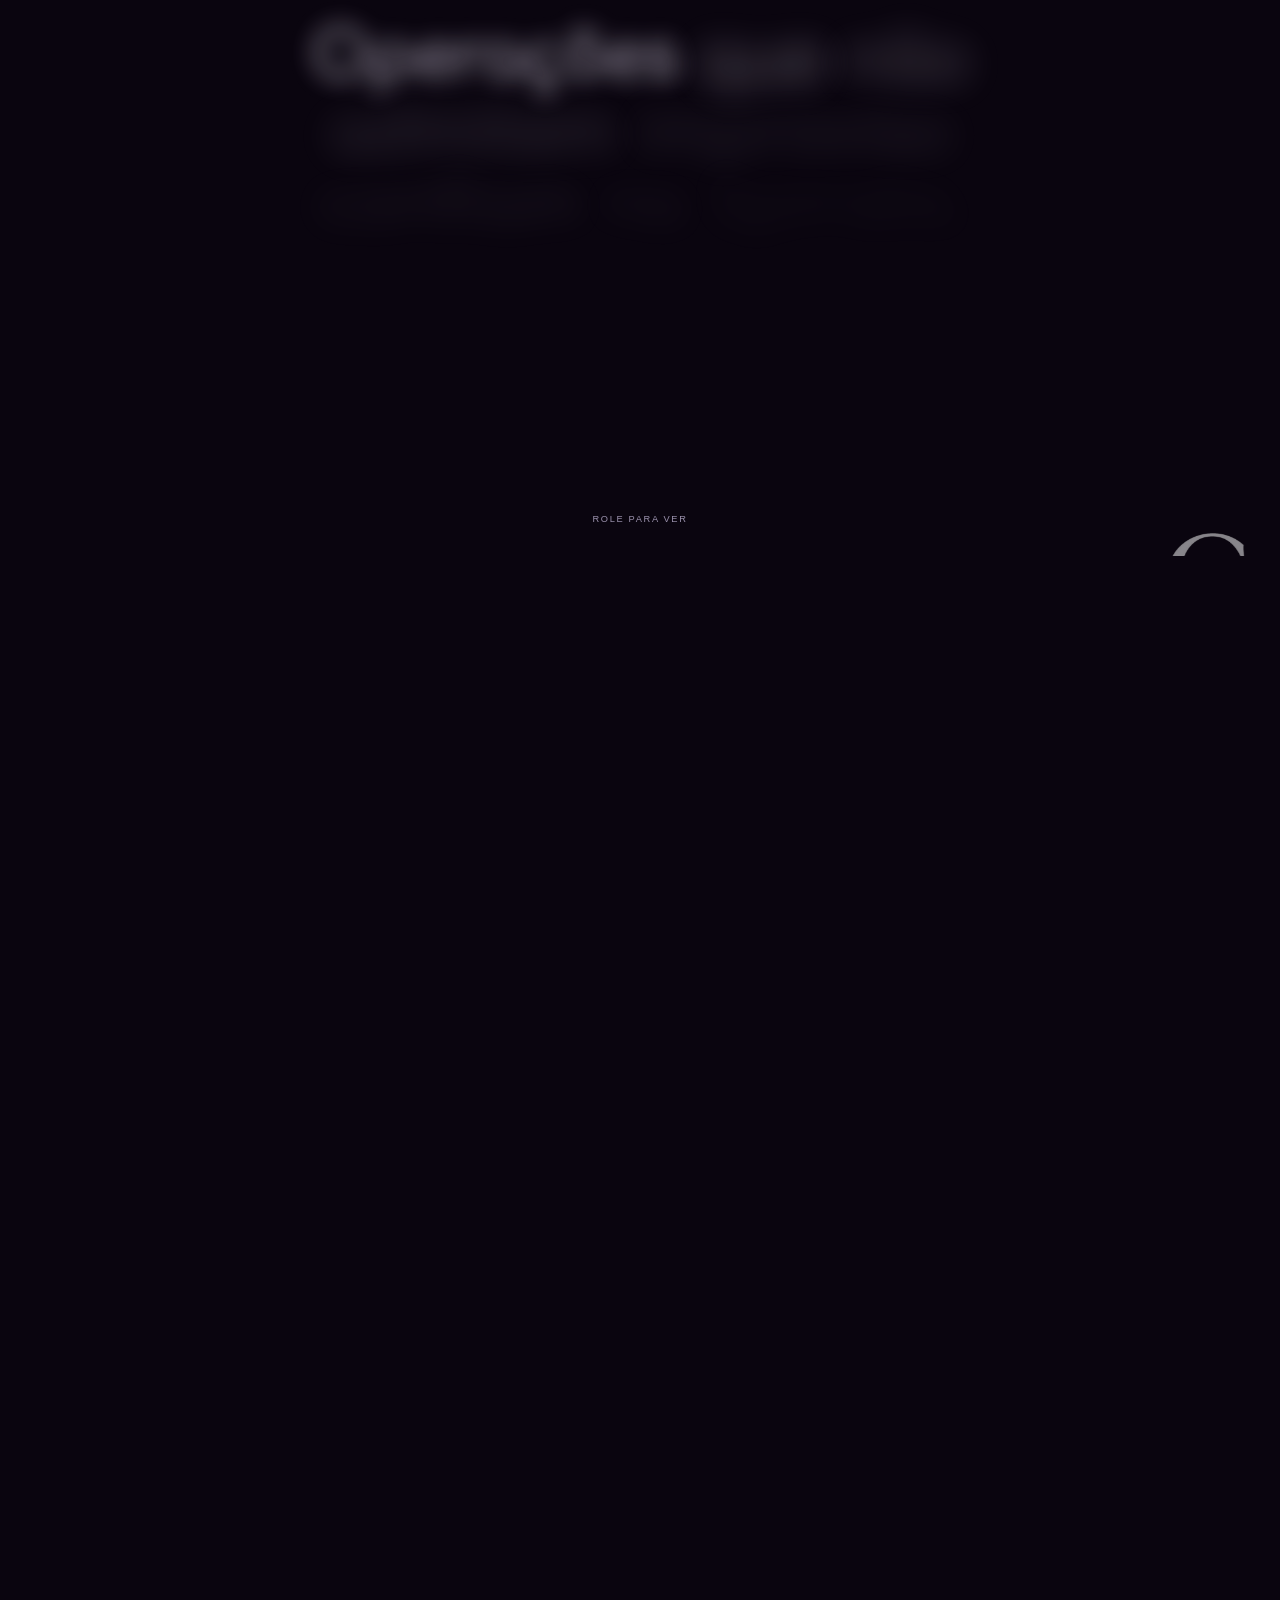
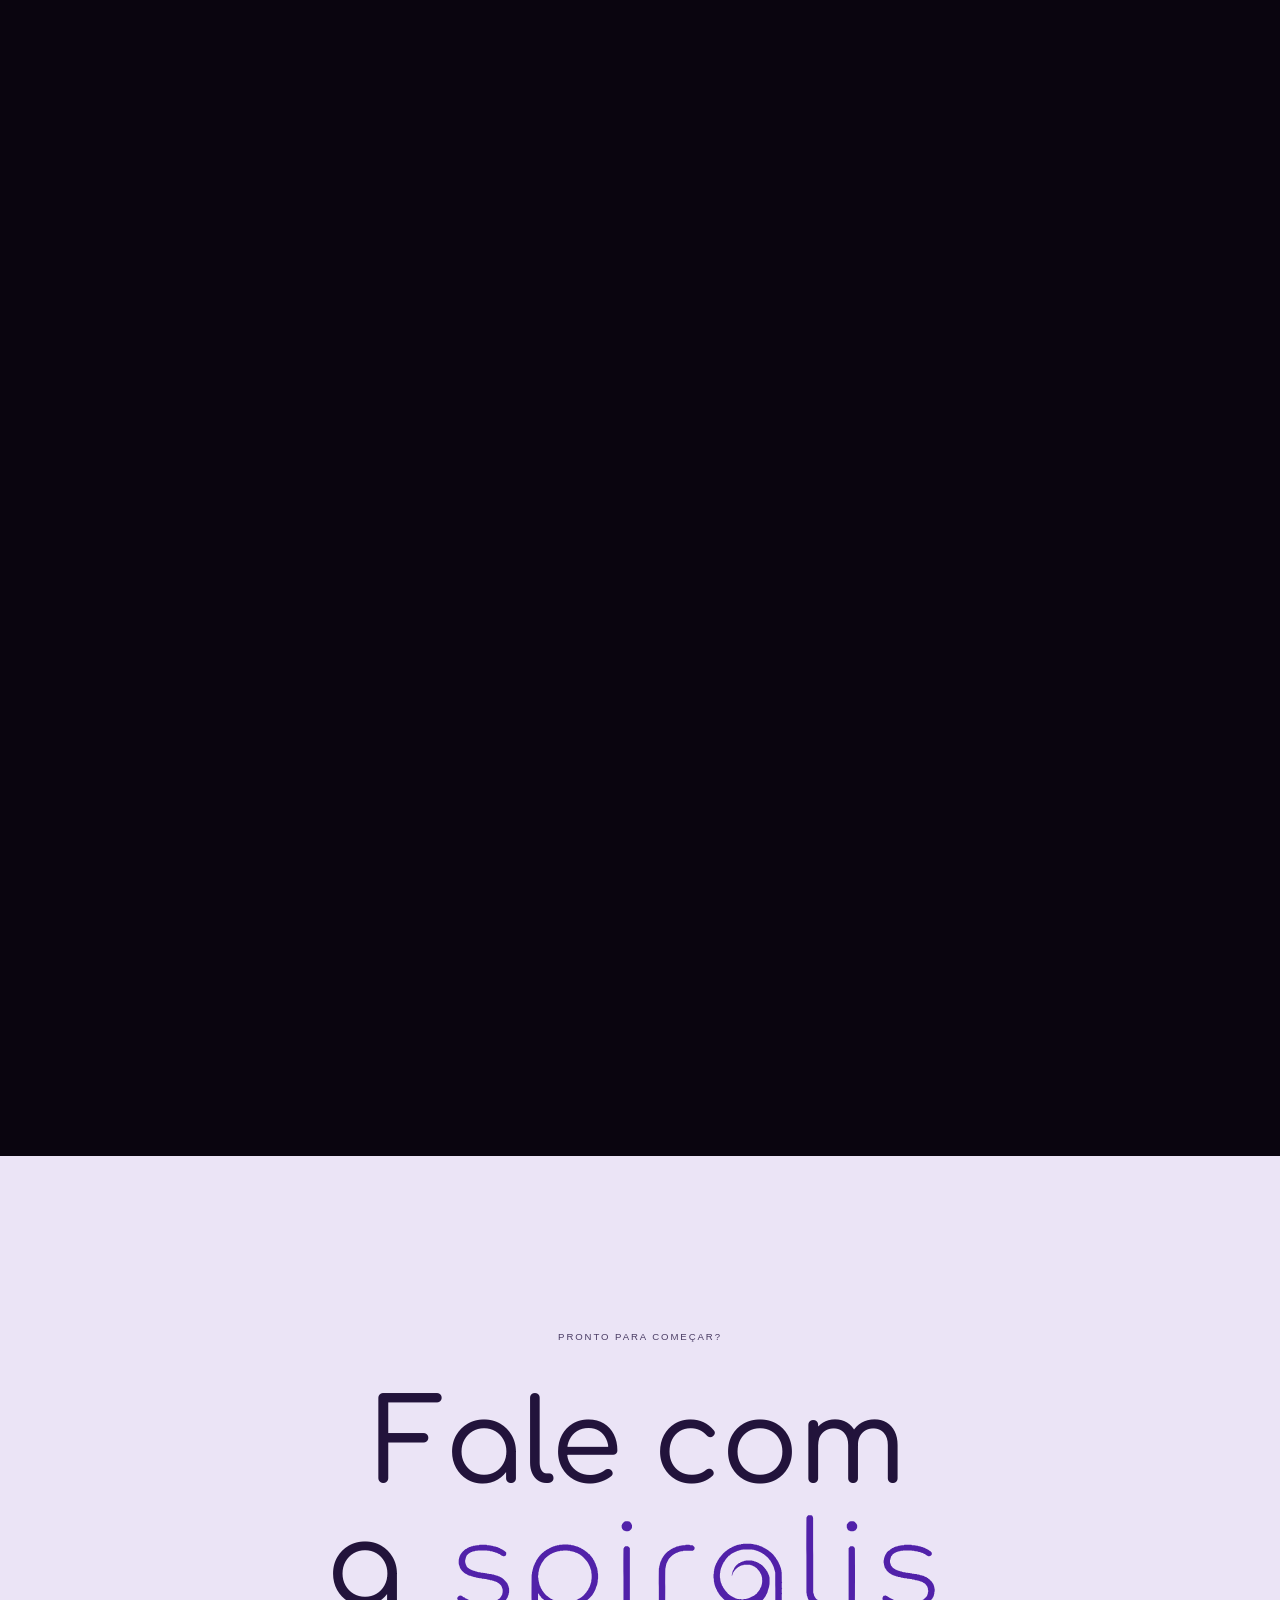
==== commit f6f64db1: "feat: site anima independente do "reduzir movimento" do sistema O iPhone de teste reportava prefers-" ====
--- a/index.html
+++ b/index.html
@@ -1,5 +1,16 @@
 <!DOCTYPE html>
-<html lang="pt-BR" data-theme="dark">
+<!--
+  data-motion controla se o site consulta "reduzir movimento" do sistema.
+
+    completo  (atual) — anima sempre, ignorando a preferência do sistema
+    sistema            — respeita a preferência, degradando para versões estáticas
+
+  Está em "completo" por decisão do dono do site: no iOS a economia de bateria
+  e o Reduzir Movimento ligam essa preferência sozinhos, e a página inteira
+  virava um documento parado no celular. Trocar o valor abaixo é o único passo
+  para voltar atrás — CSS e JS leem este mesmo atributo.
+-->
+<html lang="pt-BR" data-theme="dark" data-motion="completo">
 <head>
   <meta charset="UTF-8">
   <meta name="viewport" content="width=device-width, initial-scale=1.0">
@@ -30,6 +41,14 @@
   <link rel="icon" href="spiralis-simbolo-branco.svg" type="image/svg+xml">
   <!-- iOS ignora favicon SVG: precisa de PNG para o atalho na tela de início -->
   <link rel="apple-touch-icon" href="apple-touch-icon.png">
+  <script>
+    /* Fonte única sobre movimento, lida por todos os scripts abaixo. O CSS lê
+       o mesmo data-motion do <html>, onde está a explicação da escolha. */
+    window.movimentoReduzido = function () {
+      return document.documentElement.dataset.motion === 'sistema'
+        && window.matchMedia('(prefers-reduced-motion: reduce)').matches;
+    };
+  </script>
   <script type="application/ld+json">
     {
       "@context": "https://schema.org",
@@ -750,27 +769,28 @@
     }
     .svc-row.is-active .svc-copy,
     .svc-row.is-active .svc-media { pointer-events: auto; }
-    @media (min-width: 821px) and (prefers-reduced-motion: no-preference) {
+    @media (min-width: 821px) {
       .svc-row:not(:first-child) .svc-copy,
       .svc-row:not(:first-child) .svc-media {
         opacity: 0;
       }
     }
-    @media (min-width: 821px) and (prefers-reduced-motion: reduce) {
-      .svc-shell {
+    /* Degradação estática do empilhamento: só entra com data-motion="sistema". */
+    @media (min-width: 821px) {
+      html[data-motion="sistema"] .svc-shell {
         height: auto;
         min-height: 0;
         overflow: visible;
         padding: 7rem var(--gutter);
       }
-      .svc-intro-rail {
+      html[data-motion="sistema"] .svc-intro-rail {
         position: static;
         padding: 0;
         margin-bottom: 5rem;
       }
-      .svc-intro { width: min(100%,620px); }
-      .svc-rows { position: static; }
-      .svc-row {
+      html[data-motion="sistema"] .svc-intro { width: min(100%,620px); }
+      html[data-motion="sistema"] .svc-rows { position: static; }
+      html[data-motion="sistema"] .svc-row {
         position: static;
         height: auto;
         min-height: 560px;
@@ -778,9 +798,9 @@
         margin-bottom: 5rem;
         pointer-events: auto;
       }
-      .svc-row:last-child { margin-bottom: 0; }
-      .svc-copy,
-      .svc-media {
+      html[data-motion="sistema"] .svc-row:last-child { margin-bottom: 0; }
+      html[data-motion="sistema"] .svc-copy,
+      html[data-motion="sistema"] .svc-media {
         opacity: 1 !important;
         transform: none !important;
         pointer-events: auto;
@@ -859,11 +879,9 @@
       75%, 88%  { stroke-dashoffset: 0;   opacity: 1 }
       97%, 100% { stroke-dashoffset: 0;   opacity: 0 }
     }
-    @media (prefers-reduced-motion: reduce) {
-      .svc-art * { animation: none !important; }
-      .svc-art .cl { opacity: 1; transform: none; }
-      .svc-art .tick { stroke-dashoffset: 0; }
-    }
+    html[data-motion="sistema"] .svc-art * { animation: none !important; }
+    html[data-motion="sistema"] .svc-art .cl { opacity: 1; transform: none; }
+    html[data-motion="sistema"] .svc-art .tick { stroke-dashoffset: 0; }
     .svc-tint {
       position: absolute; inset: 0; pointer-events: none;
       background: linear-gradient(160deg, rgba(35,8,77,.4), rgba(73,24,165,.22) 55%, rgba(10,5,15,.35));
@@ -1258,10 +1276,8 @@
       from { opacity: 0; transform: translateY(-6px); }
       to   { opacity: 1; transform: none; }
     }
-    @media (prefers-reduced-motion: reduce) {
-      .faq-resposta { animation: none; }
-      .faq-sinal { transition: none; }
-    }
+    html[data-motion="sistema"] .faq-resposta { animation: none; }
+    html[data-motion="sistema"] .faq-sinal { transition: none; }
     @media (max-width: 900px) {
       .faq-wrap { grid-template-columns: 1fr; }
       .faq-aside { position: static; }
@@ -1360,23 +1376,22 @@
     /* O voo roda em qualquer largura: o palco é sticky, não pinado por JS,
        e o trilho já é reescalado por viewport. O que derruba para a grade
        estática é só o pedido de movimento reduzido, não o tamanho da tela. */
-    @media (prefers-reduced-motion: reduce) {
-      .clients { height: auto; }
-      .clients-stage {
-        position: static; height: auto; min-height: 0;
-        padding: 5.5rem var(--gutter);
-        perspective: none;
-      }
-      .clients-heading {
-        position: static; inset: auto;
-        padding: 0; display: block; text-align: center;
-      }
-      .client-item, .clients-hint { display: none; }
-      .clients-fallback { display: block; }
-    }
+    html[data-motion="sistema"] .clients { height: auto; }
+    html[data-motion="sistema"] .clients-stage {
+      position: static; height: auto; min-height: 0;
+      padding: 5.5rem var(--gutter);
+      perspective: none;
+    }
+    html[data-motion="sistema"] .clients-heading {
+      position: static; inset: auto;
+      padding: 0; display: block; text-align: center;
+    }
+    html[data-motion="sistema"] .client-item,
+    html[data-motion="sistema"] .clients-hint { display: none; }
+    html[data-motion="sistema"] .clients-fallback { display: block; }
     /* No celular o mesmo voo cabe em menos scroll: o dedo percorre mais
        tela por gesto, e 700vh viraria uma travessia longa demais. */
-    @media (max-width: 820px) and (prefers-reduced-motion: no-preference) {
+    @media (max-width: 820px) {
       .clients { height: 450vh; }
       .clients-stage { perspective: 900px; }
     }
@@ -1514,9 +1529,7 @@
       }
       .dx-title { font-size: 1.35rem; }
     }
-    @media (prefers-reduced-motion: reduce) {
-      .dx-pop { transform: none; transition: opacity .2s linear, visibility .2s; }
-    }
+    html[data-motion="sistema"] .dx-pop { transform: none; transition: opacity .2s linear, visibility .2s; }
     html[data-theme="light"] .dx-pop { box-shadow: 0 30px 70px -30px rgba(26,11,51,.4); }
 
     /* ── MODAL DE MENSAGEM ─────────────────────────
@@ -1626,10 +1639,9 @@
       color: var(--violet-100);
     }
     .fm-ok-mark svg { width: 20px; height: 20px; }
-    @media (prefers-reduced-motion: reduce) {
-      .fm-shell, .fm-card { transition: opacity .2s linear, visibility .2s; }
-      .fm-card { transform: none; }
-    }
+    html[data-motion="sistema"] .fm-shell,
+    html[data-motion="sistema"] .fm-card { transition: opacity .2s linear, visibility .2s; }
+    html[data-motion="sistema"] .fm-card { transform: none; }
 
     /* ── FOOTER ───────────────────────────────────── */
     /* Fecha no mesmo claro da CTA, sem fio separando: as duas leem como
@@ -2079,23 +2091,23 @@
       .sys-panel.sys-aside { display: none; }
     }
 
-    @media (prefers-reduced-motion: reduce) {
-      *, *::before, *::after {
-        animation-duration: .01ms !important;
-        animation-iteration-count: 1 !important;
-        transition-duration: .01ms !important;
-        scroll-behavior: auto !important;
-      }
-      .fade-in,
-      .hero-heading .blur-word,
-      .hero-bottom,
-      .journey-event-body {
-        opacity: 1 !important;
-        filter: none !important;
-        transform: none !important;
-      }
-      #loader { display: none !important; }
-    }
+    html[data-motion="sistema"] *,
+    html[data-motion="sistema"] *::before,
+    html[data-motion="sistema"] *::after {
+      animation-duration: .01ms !important;
+      animation-iteration-count: 1 !important;
+      transition-duration: .01ms !important;
+      scroll-behavior: auto !important;
+    }
+    html[data-motion="sistema"] .fade-in,
+    html[data-motion="sistema"] .hero-heading .blur-word,
+    html[data-motion="sistema"] .hero-bottom,
+    html[data-motion="sistema"] .journey-event-body {
+      opacity: 1 !important;
+      filter: none !important;
+      transform: none !important;
+    }
+    html[data-motion="sistema"] #loader { display: none !important; }
   </style>
 </head>
 <body>
@@ -2845,7 +2857,7 @@
   /* ── ABOUT TEXT CHAR SCRUB ──────────────── */
   const aboutEl = document.getElementById('about-text');
   if(aboutEl){
-    if(window.matchMedia('(prefers-reduced-motion: reduce)').matches){
+    if(window.movimentoReduzido()){
       gsap.set(aboutEl, {color:'#EBE4F6'});
     } else {
       const chars = splitChars(aboutEl);
@@ -2865,7 +2877,7 @@
 
   /* ── SERVICES PINNED INTERNAL TRACKS ─────── */
   const svcRows = gsap.utils.toArray('.svc-row');
-  const noMotion = window.matchMedia('(prefers-reduced-motion: reduce)').matches;
+  const noMotion = window.movimentoReduzido();
   let activeSvc = 0;
 
   /* a arte de cada serviço é SVG próprio: animação roda só no card ativo,
@@ -2878,7 +2890,8 @@
   if (svcRows.length) {
     const svcMatch = gsap.matchMedia();
 
-    svcMatch.add('(min-width: 821px) and (prefers-reduced-motion: no-preference)', () => {
+    svcMatch.add('(min-width: 821px)', () => {
+      if (noMotion) return;
       const copies = svcRows.map(row => row.querySelector('.svc-copy'));
       const media = svcRows.map(row => row.querySelector('.svc-media'));
 
@@ -3165,7 +3178,7 @@
   /* ── HERO BLUR-IN (word by word) ────────── */
   const heroWords = document.querySelectorAll('.hero-heading .blur-word');
   if (heroWords.length) {
-    const reduce = window.matchMedia('(prefers-reduced-motion: reduce)').matches;
+    const reduce = window.movimentoReduzido();
     if (reduce) {
       gsap.set(heroWords, {opacity:1, filter:'blur(0px)', y:0});
     } else {
@@ -3246,7 +3259,8 @@
       {revealAt: .36, op0: .07}, {revealAt: .42, op0: .05}
     ];
 
-    cMatch.add('(prefers-reduced-motion: no-preference)', () => {
+    cMatch.add('all', () => {
+      if (window.movimentoReduzido()) return;
       const heading = document.getElementById('clients-heading');
       const words = [...clientsStage.querySelectorAll('.clients-word')];
 
@@ -3453,7 +3467,7 @@
   var head = document.querySelector('#showcase .cs-head');
   if(!card || !window.gsap || !window.ScrollTrigger) return;
   gsap.registerPlugin(ScrollTrigger);
-  if(window.matchMedia('(prefers-reduced-motion: reduce)').matches){
+  if(window.movimentoReduzido()){
     gsap.set(card, {rotateX:0, scale:1});
     return;
   }
@@ -4345,7 +4359,7 @@
   var cv = document.getElementById('gradient-canvas');
   var pe = document.querySelector('#nav .mark path');
   if(!cv || !pe || !window.OrbEngine) return;
-  var reduceMotion = window.matchMedia('(prefers-reduced-motion: reduce)').matches;
+  var reduceMotion = window.movimentoReduzido();
   var hero = document.getElementById('hero-section');
 
   var engine = OrbEngine.create(cv, {
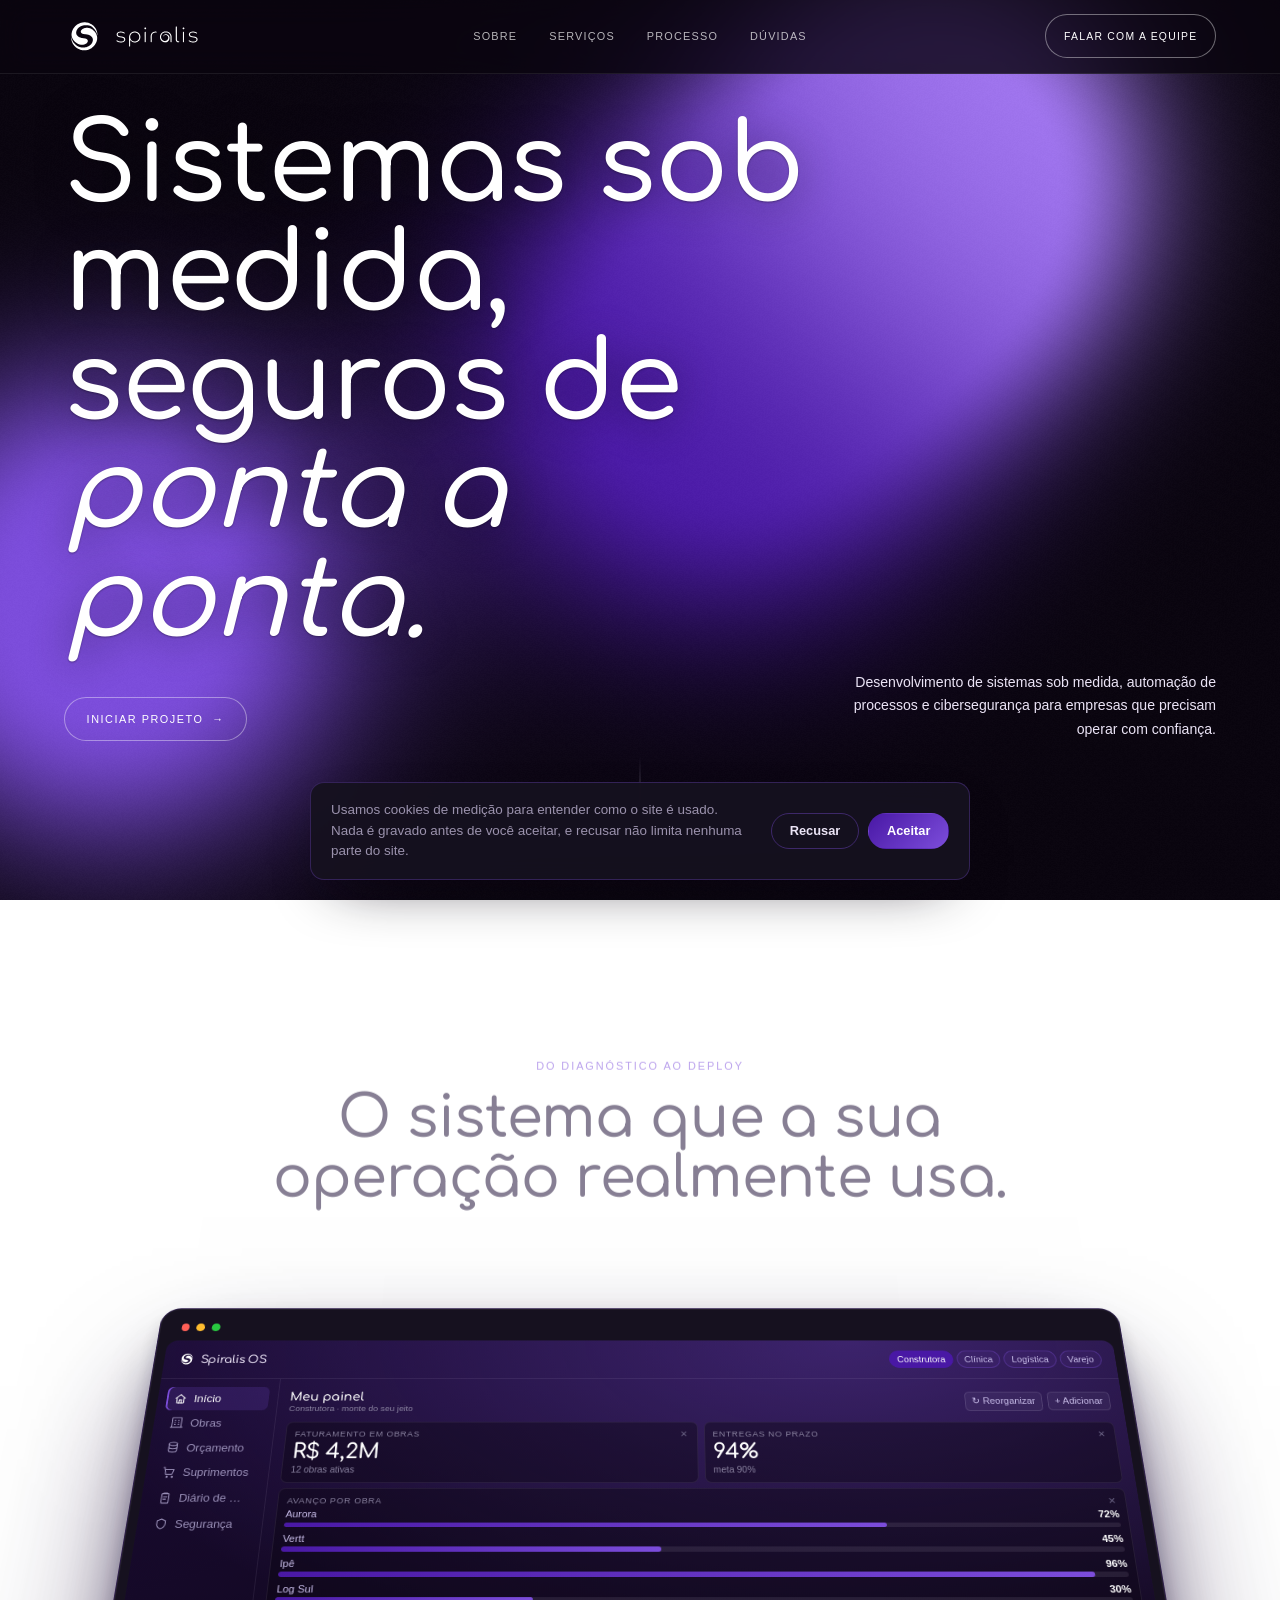
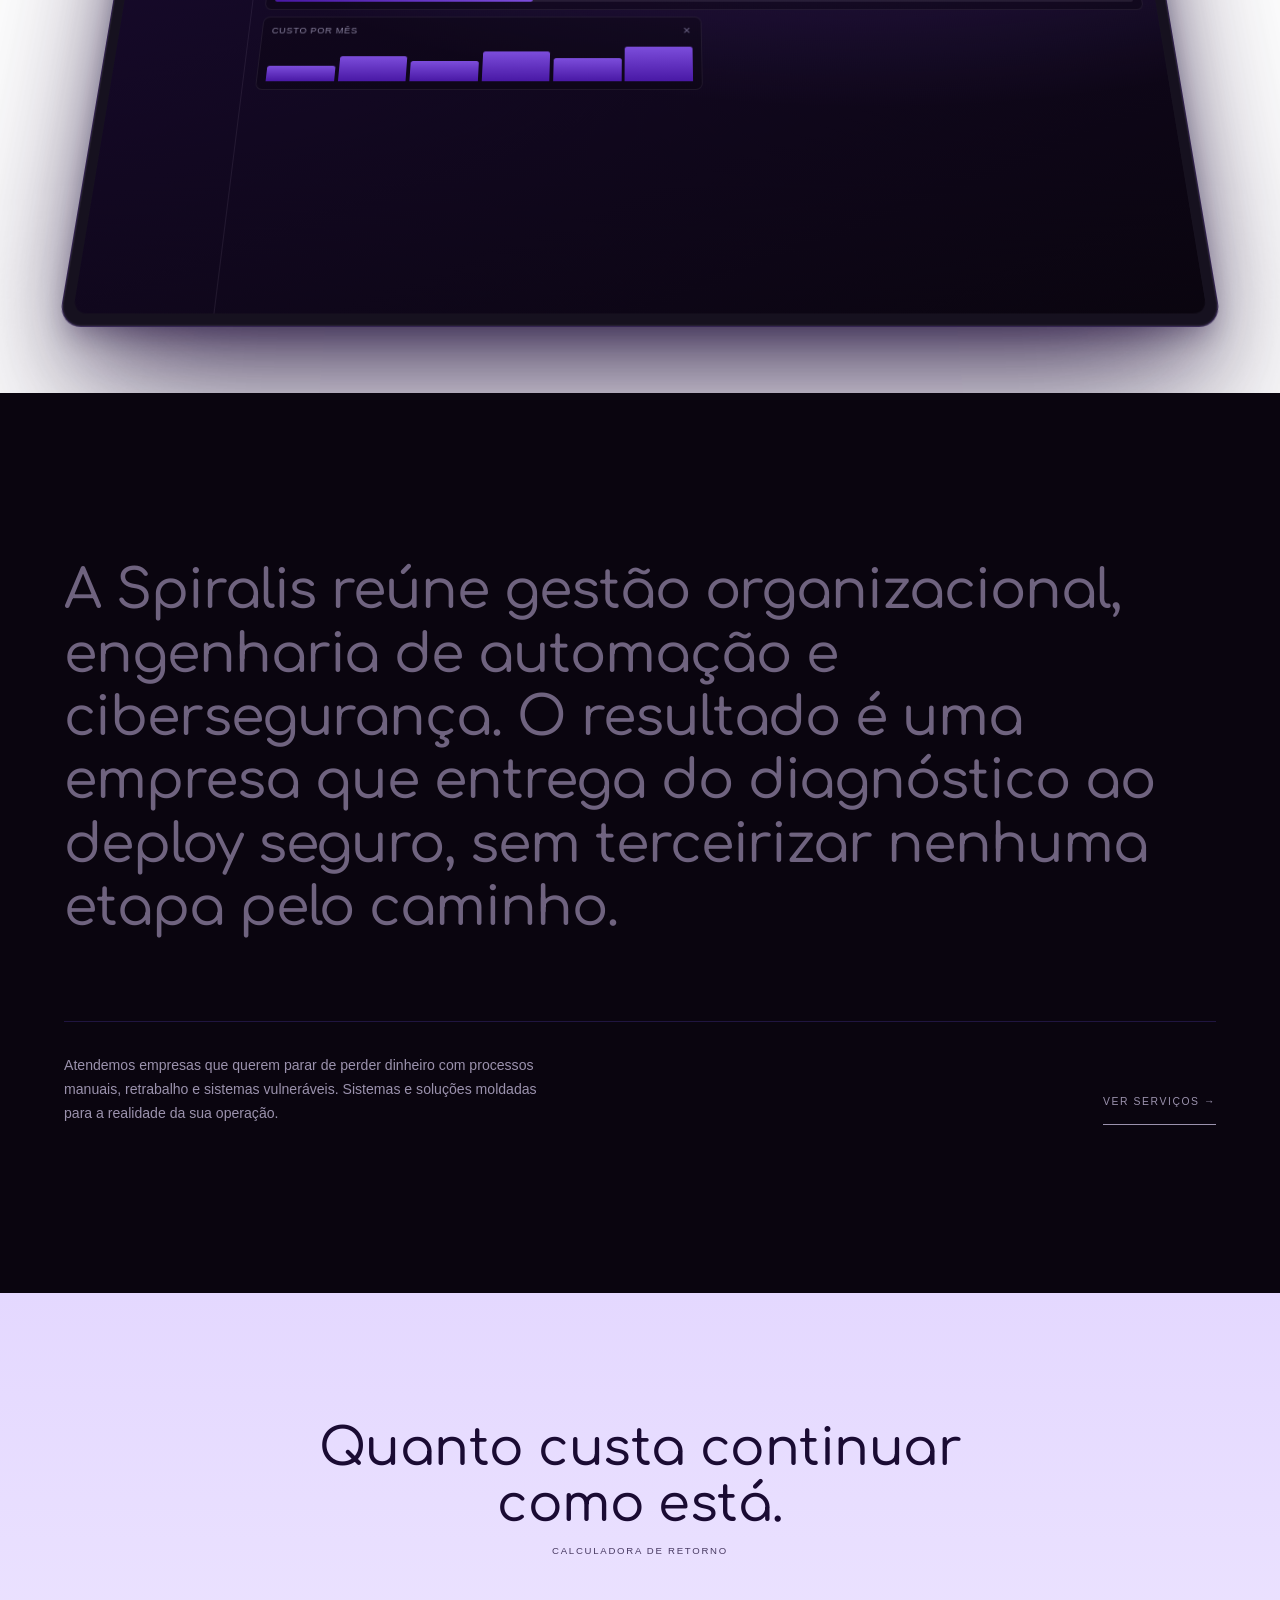
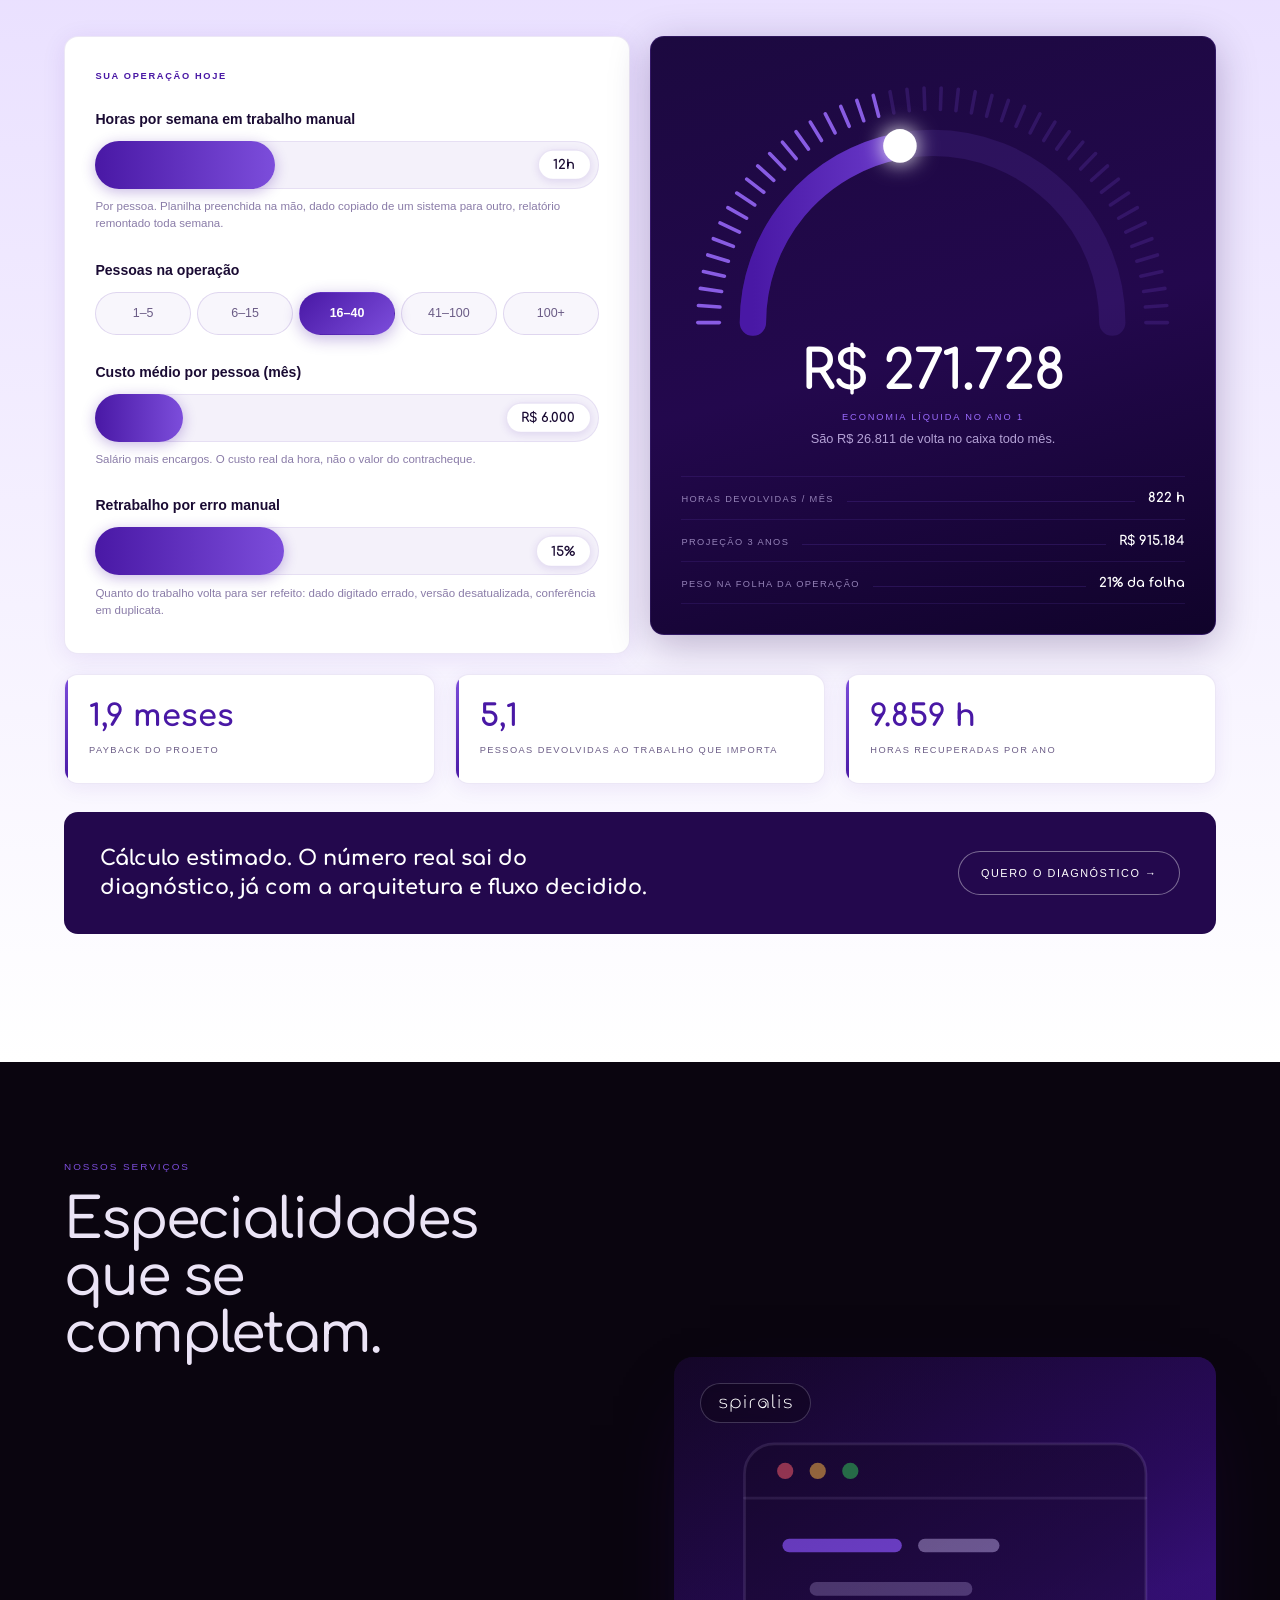
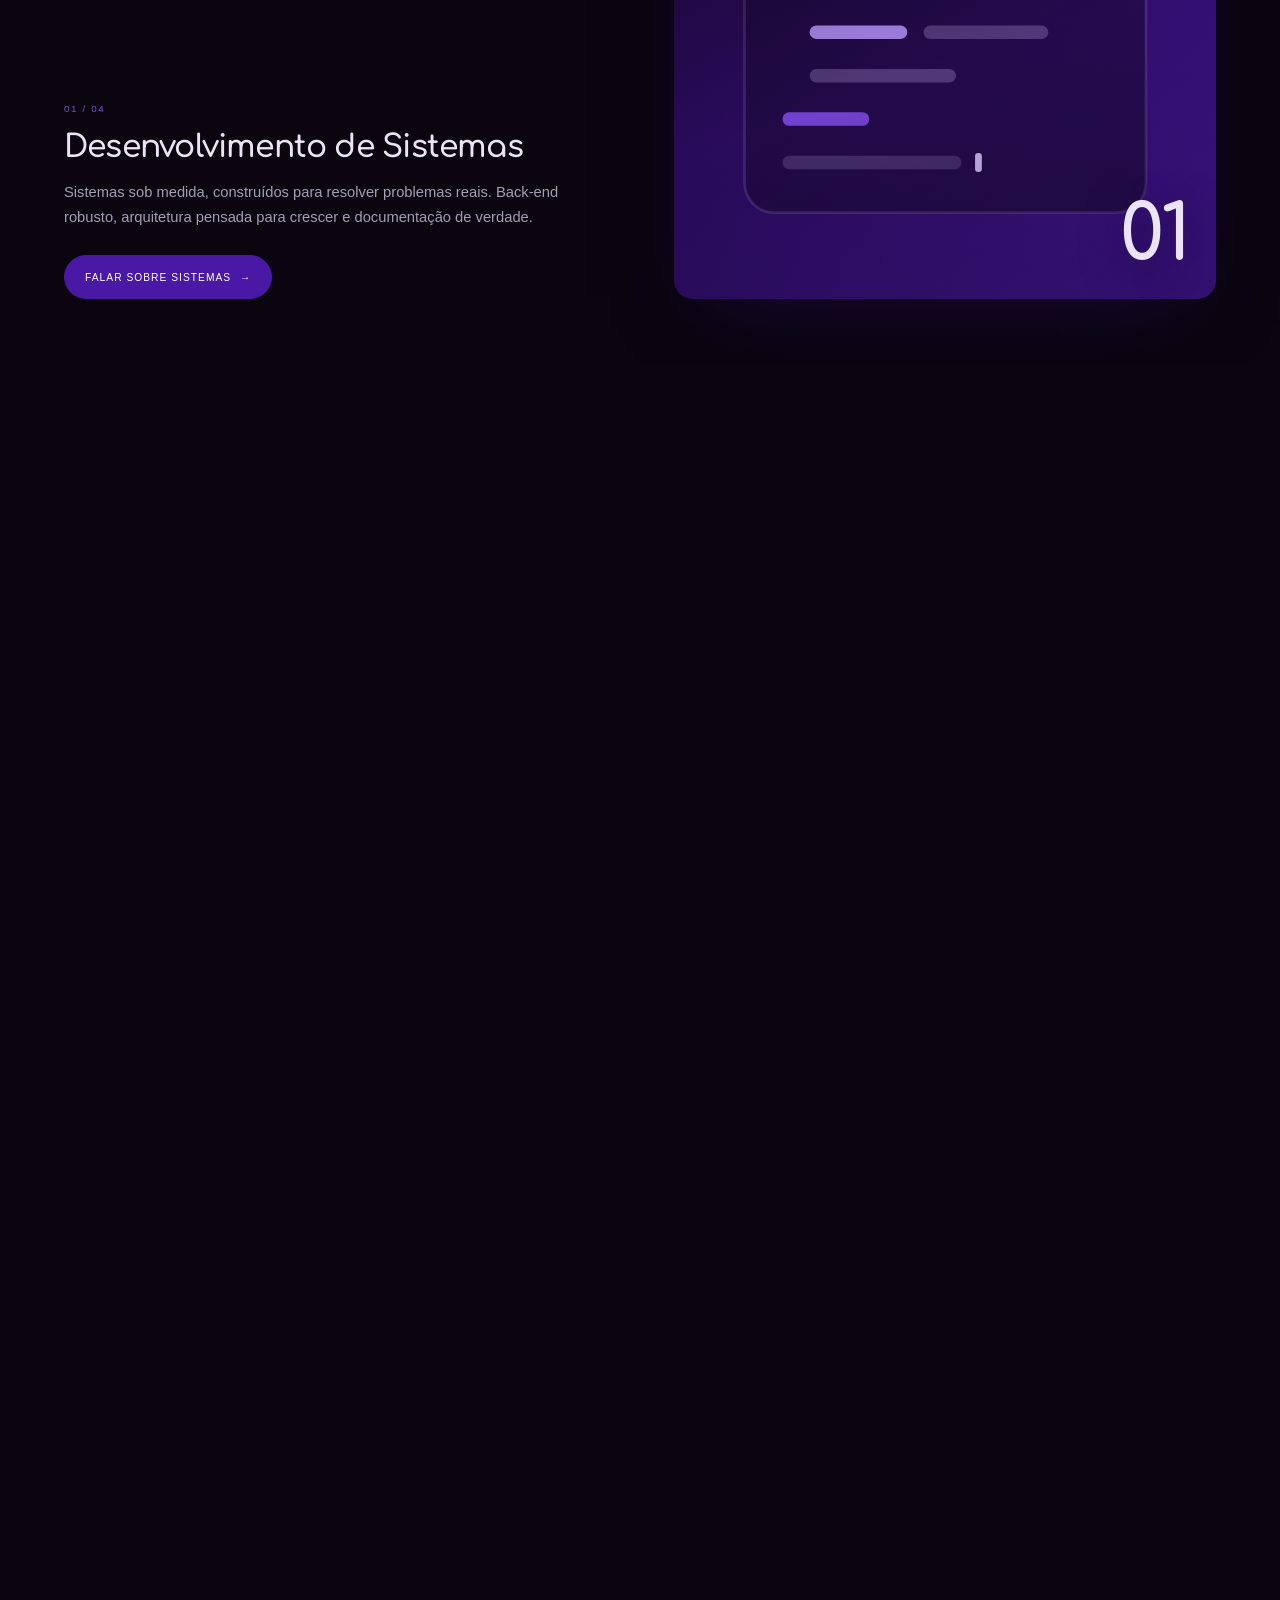
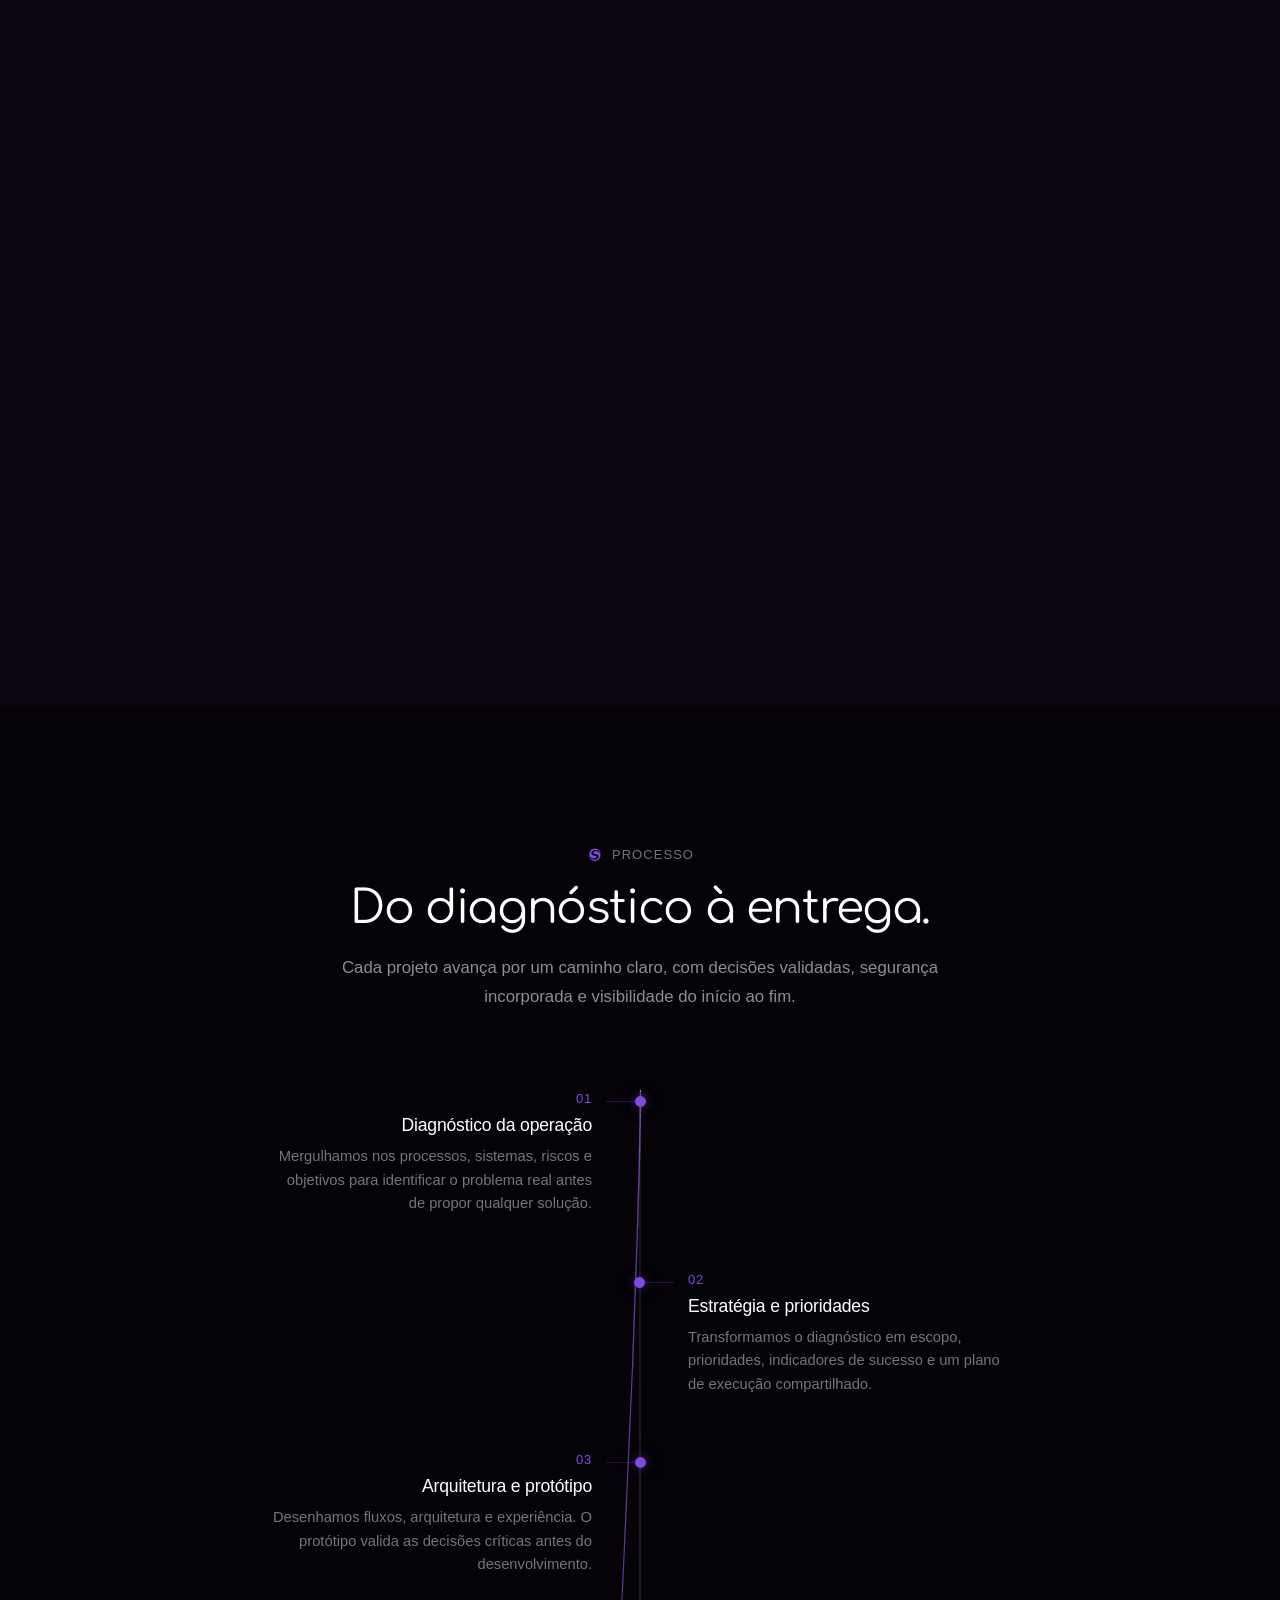
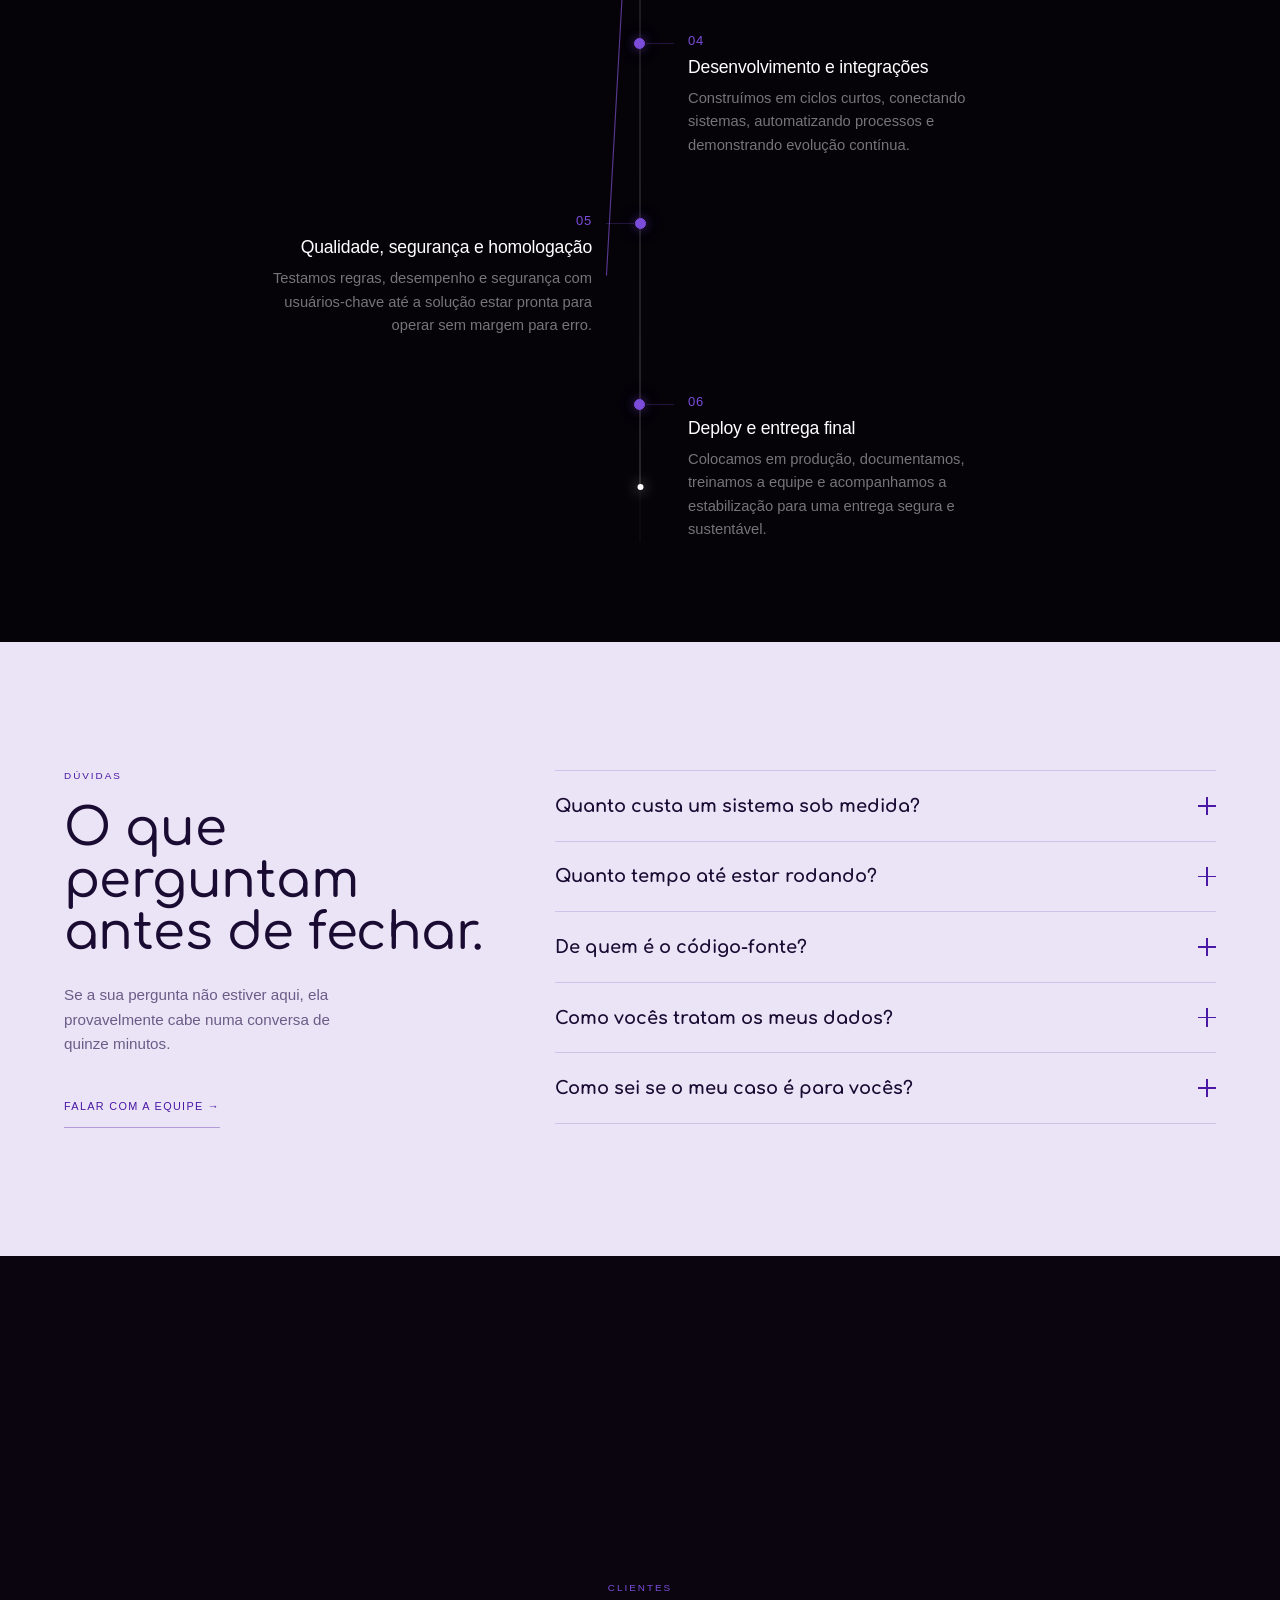
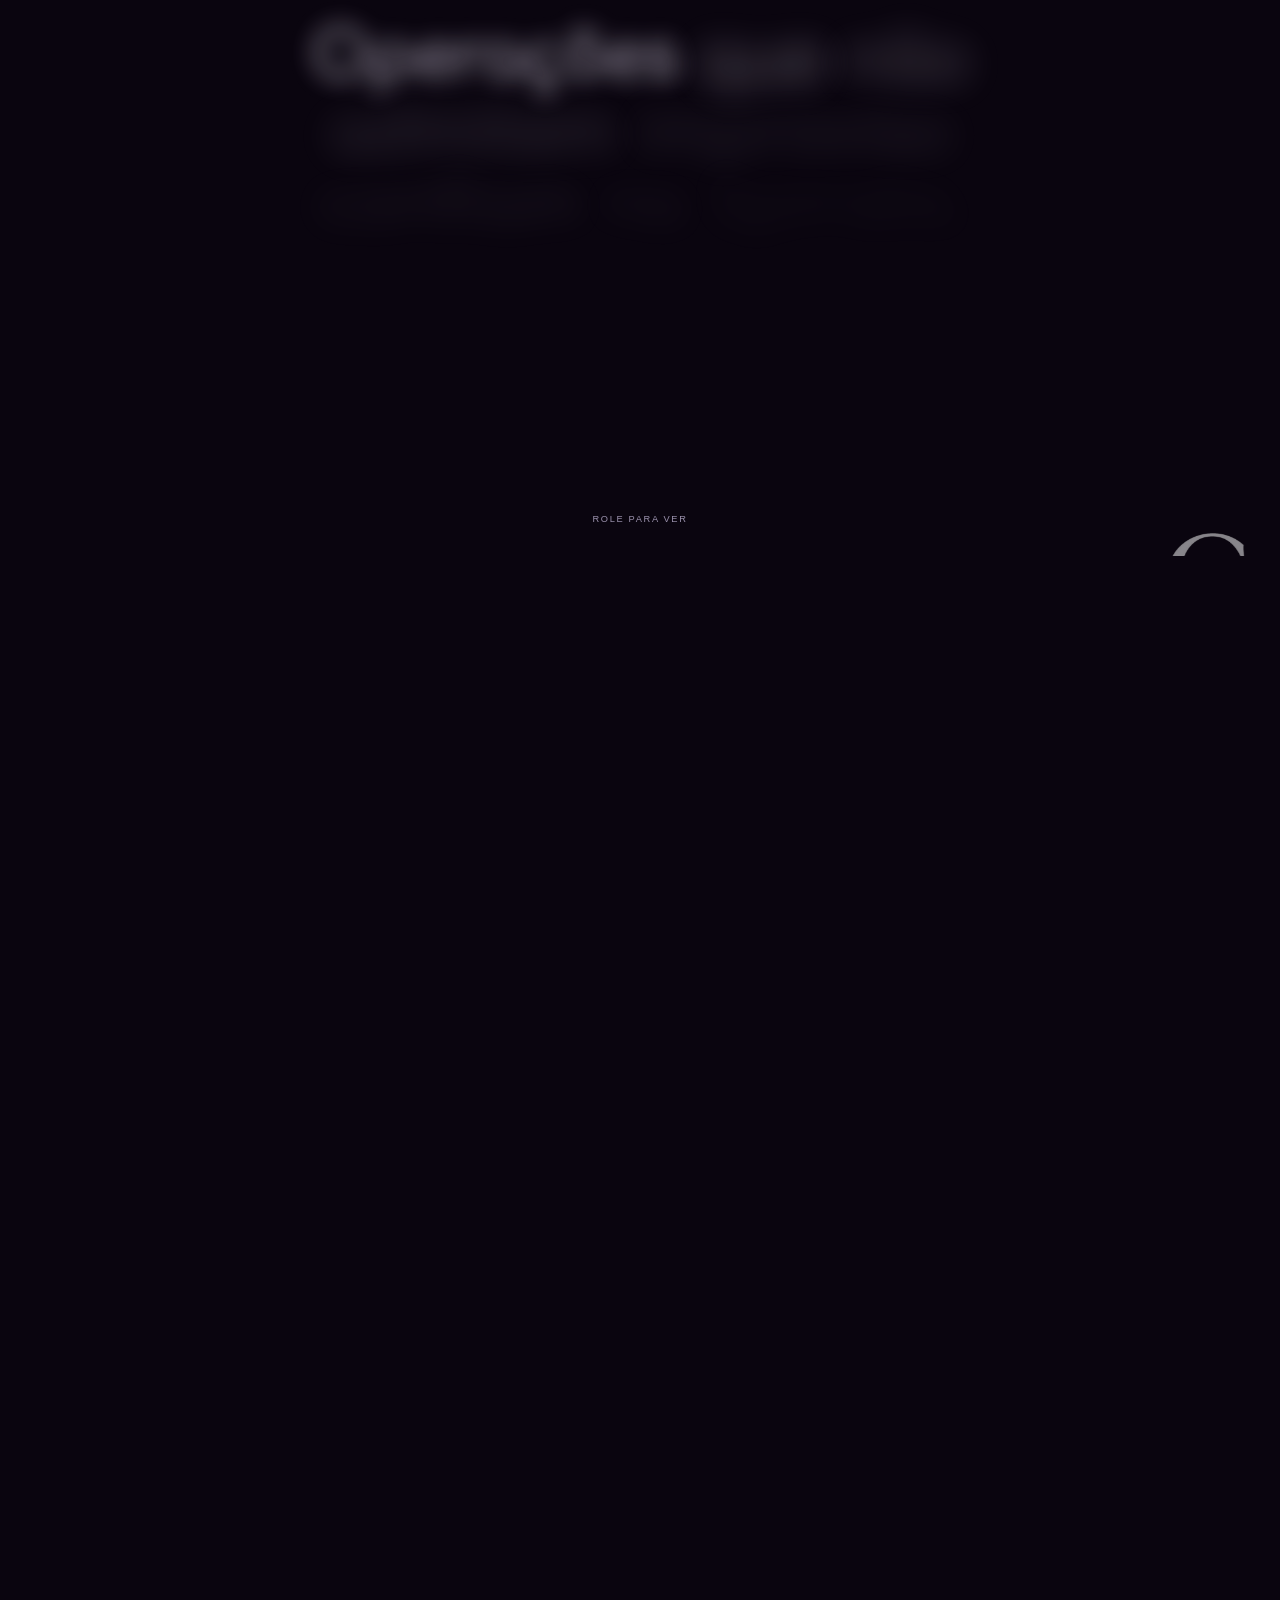
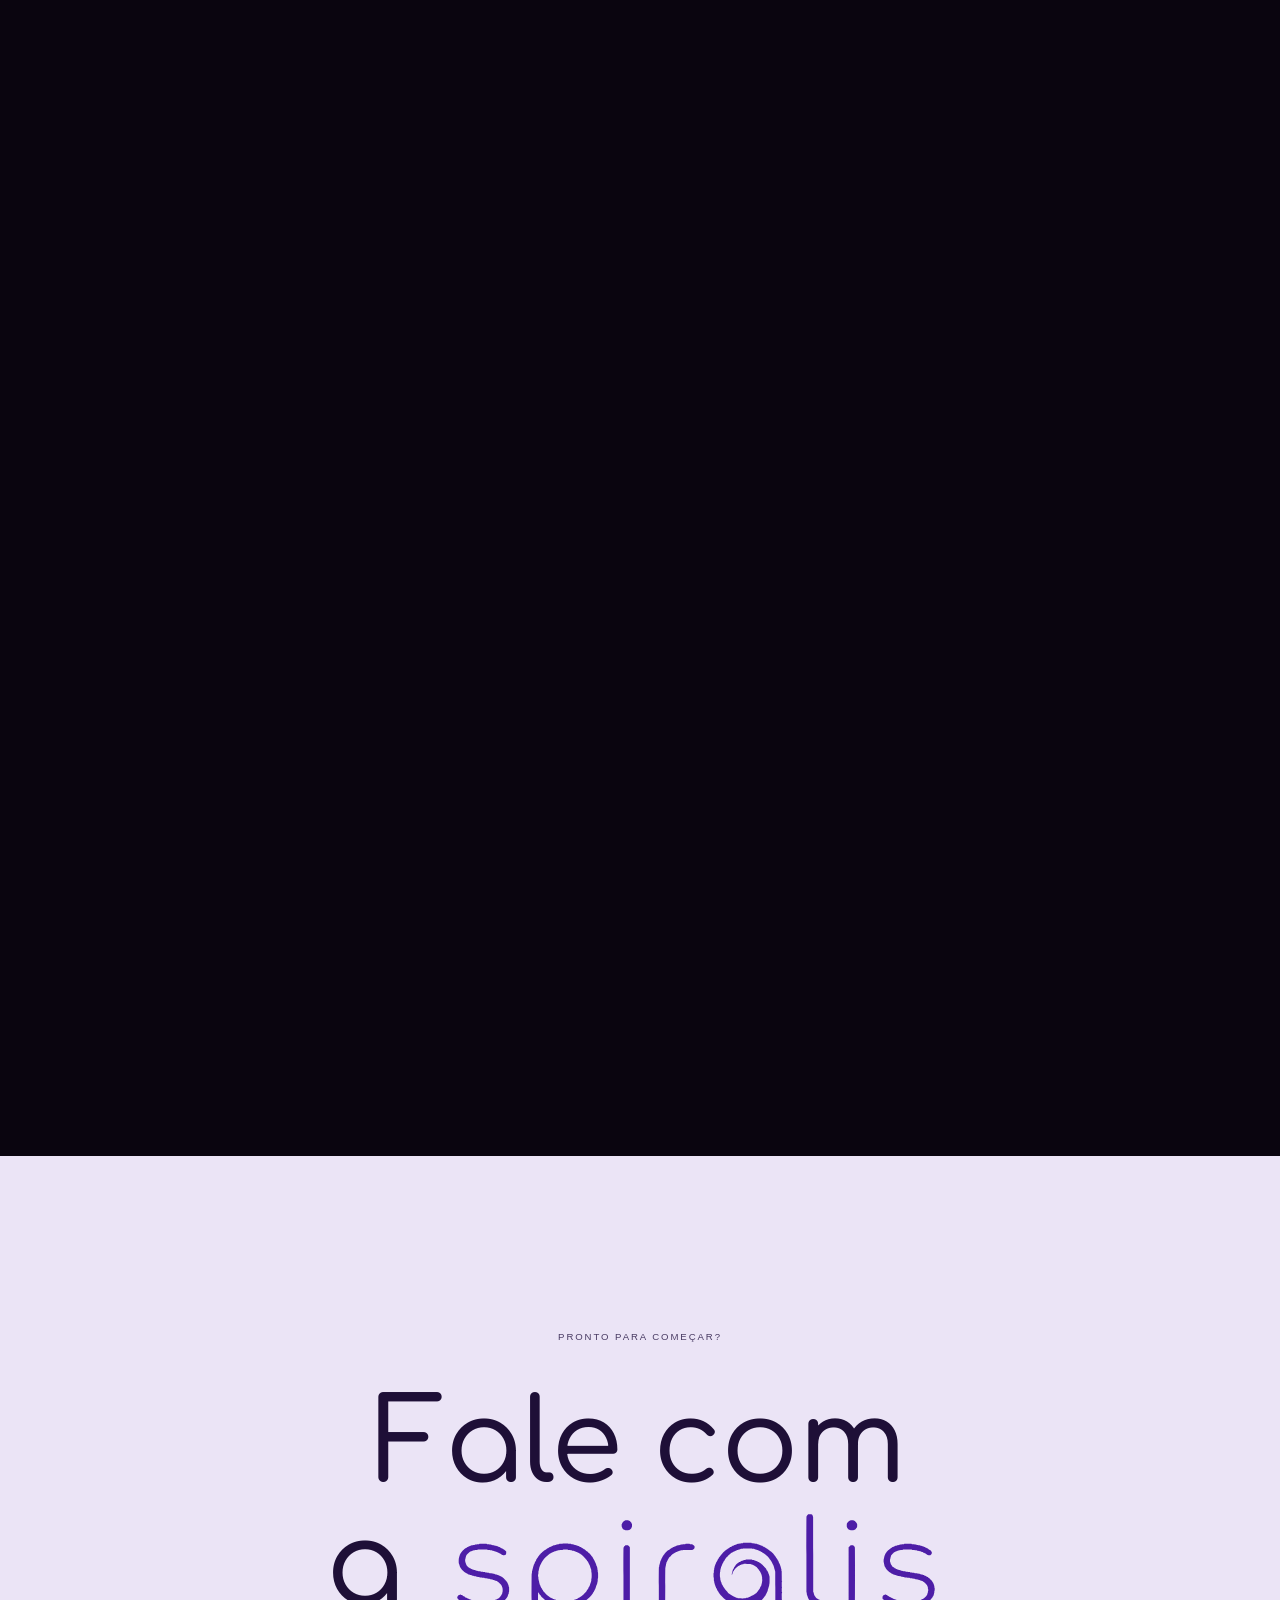
==== commit 8f03f450: "feat: medição do site com GA4, consentimento e Web Vitals O site não tinha nenhuma instrumentação: n" ====
--- a/index.html
+++ b/index.html
@@ -49,6 +49,69 @@
         && window.matchMedia('(prefers-reduced-motion: reduce)').matches;
     };
   </script>
+
+  <!-- ══════════════ MEDIÇÃO (GA4) ══════════════
+       O GA4 grava cookie e envia dado pessoal para fora do país, então sob a
+       LGPD ele só pode disparar depois do aceite. O Consent Mode v2 abaixo
+       nega tudo ANTES do gtag carregar: sem aceite o Google recebe no máximo
+       um ping sem cookie e sem identificador. O aceite fica no localStorage,
+       e o banner só aparece para quem ainda não respondeu.
+
+       Para ativar: troque GA_ID pelo ID da propriedade (Admin > Fluxos de
+       dados > Web). Enquanto for o placeholder, nada é carregado. -->
+  <script>
+    window.GA_ID = 'G-4MDY5CN006';   // propriedade spiraliscompany.com.br
+
+    window.dataLayer = window.dataLayer || [];
+    function gtag(){ dataLayer.push(arguments); }
+    window.gtag = gtag;
+
+    (function () {
+      var CHAVE = 'spiralis:consentimento';
+      var salvo = null;
+      try { salvo = localStorage.getItem(CHAVE); } catch (e) { /* modo privado */ }
+
+      /* Negado por padrão: o default precisa ser registrado antes de qualquer
+         evento, senão o primeiro hit sai antes da decisão do visitante. */
+      gtag('consent', 'default', {
+        ad_storage: 'denied',
+        ad_user_data: 'denied',
+        ad_personalization: 'denied',
+        analytics_storage: salvo === 'aceito' ? 'granted' : 'denied',
+        wait_for_update: 500
+      });
+
+      window.spiralisConsentimento = {
+        chave: CHAVE,
+        estado: salvo,
+        /* 'aceito' libera o cookie de analytics; 'recusado' mantém negado e
+           só encerra o banner. Nos dois casos a resposta é registrada para
+           não perguntar de novo a cada visita. */
+        responder: function (resposta) {
+          this.estado = resposta;
+          try { localStorage.setItem(CHAVE, resposta); } catch (e) {}
+          gtag('consent', 'update', {
+            analytics_storage: resposta === 'aceito' ? 'granted' : 'denied'
+          });
+        }
+      };
+
+      if (window.GA_ID.indexOf('XXXX') > -1) {
+        console.warn('[Spiralis] GA4 ainda não configurado: troque GA_ID no index.html.');
+        return;
+      }
+
+      var s = document.createElement('script');
+      s.async = true;
+      s.src = 'https://www.googletagmanager.com/gtag/js?id=' + window.GA_ID;
+      document.head.appendChild(s);
+
+      gtag('js', new Date());
+      /* anonymize_ip corta o último octeto antes de gravar: reduz o dado
+         pessoal que sai do país, que é o ponto sensível sob a LGPD. */
+      gtag('config', window.GA_ID, { anonymize_ip: true });
+    })();
+  </script>
   <script type="application/ld+json">
     {
       "@context": "https://schema.org",
@@ -1642,6 +1705,59 @@
     html[data-motion="sistema"] .fm-shell,
     html[data-motion="sistema"] .fm-card { transition: opacity .2s linear, visibility .2s; }
     html[data-motion="sistema"] .fm-card { transform: none; }
+
+    /* ── AVISO DE COOKIES ──────────────────────────
+       Barra baixa em vez de modal: a decisão é do visitante, mas ela não pode
+       sequestrar a primeira dobra nem bloquear a leitura. Some assim que ele
+       responde e não volta mais — a resposta fica no localStorage. */
+    .ck-bar {
+      position: fixed; z-index: 10500;
+      left: 50%; bottom: 1.25rem;
+      transform: translateX(-50%) translateY(1rem);
+      width: min(100% - 2rem, 660px);
+      display: none; align-items: center; gap: 1rem 1.25rem;
+      flex-wrap: wrap;
+      padding: 1.05rem 1.25rem;
+      border: 1px solid rgba(124,77,219,.3);
+      border-radius: 14px;
+      background: rgba(22,17,31,.94);
+      backdrop-filter: blur(12px);
+      box-shadow: 0 24px 60px -28px rgba(10,5,15,.9);
+      opacity: 0;
+      transition: opacity .4s var(--ease-soft), transform .4s var(--ease-soft);
+    }
+    .ck-bar.is-shown { display: flex; }
+    .ck-bar.is-open { opacity: 1; transform: translateX(-50%) translateY(0); }
+    .ck-text {
+      flex: 1 1 300px;
+      font-size: .84rem; line-height: 1.55;
+      color: var(--text-dim);
+    }
+    .ck-text a { color: var(--violet-100); text-decoration: underline; }
+    .ck-acts { display: flex; gap: .6rem; flex: 0 0 auto; }
+    .ck-btn {
+      font-family: var(--ff-body); font-size: .8rem; font-weight: 600;
+      padding: .6rem 1.1rem; border-radius: 999px;
+      border: 1px solid rgba(124,77,219,.4);
+      background: transparent; color: var(--text);
+      cursor: pointer;
+      transition: background .3s, border-color .3s;
+    }
+    .ck-btn:hover { border-color: var(--violet-400); background: rgba(124,77,219,.14); }
+    .ck-btn.ck-sim {
+      border-color: transparent;
+      background: linear-gradient(135deg, var(--violet), var(--violet-400));
+      color: #fff;
+    }
+    @media (max-width: 560px) {
+      .ck-bar { bottom: .75rem; padding: .95rem 1rem; }
+      .ck-acts { width: 100%; }
+      .ck-btn { flex: 1; }
+    }
+    html[data-motion="sistema"] .ck-bar { transition: opacity .2s linear; transform: translateX(-50%); }
+    html[data-theme="light"] .ck-bar { background: rgba(255,255,255,.96); }
+    html[data-theme="light"] .ck-text { color: var(--ink-deep); }
+    html[data-theme="light"] .ck-text a { color: var(--violet); }
 
     /* ── FOOTER ───────────────────────────────────── */
     /* Fecha no mesmo claro da CTA, sem fio separando: as duas leem como
@@ -4397,5 +4513,181 @@
   }
 })();
 </script>
+
+<!-- ══════════════ AVISO DE COOKIES ══════════════ -->
+<aside class="ck-bar" id="ck-bar" role="dialog" aria-live="polite"
+       aria-label="Aviso sobre cookies" hidden>
+  <p class="ck-text" id="ck-text">
+    Usamos cookies de medição para entender como o site é usado. Nada é gravado
+    antes de você aceitar, e recusar não limita nenhuma parte do site.
+  </p>
+  <div class="ck-acts">
+    <button type="button" class="ck-btn" id="ck-nao">Recusar</button>
+    <button type="button" class="ck-btn ck-sim" id="ck-sim">Aceitar</button>
+  </div>
+</aside>
+
+<script>
+/* ── CONSENTIMENTO + EVENTOS DE CONVERSÃO ─────────
+   O banner só existe para quem ainda não respondeu. O Consent Mode já foi
+   configurado como negado no <head>: aqui só registramos a resposta.       */
+(function(){
+  var consent = window.spiralisConsentimento;
+  var barra = document.getElementById('ck-bar');
+  if(!consent || !barra) return;
+
+  if(!consent.estado){
+    barra.hidden = false;
+    barra.classList.add('is-shown');
+    // um quadro entre exibir e animar, senão a transição não tem estado inicial
+    requestAnimationFrame(function(){
+      requestAnimationFrame(function(){ barra.classList.add('is-open'); });
+    });
+  }
+
+  function responder(resposta){
+    consent.responder(resposta);
+    barra.classList.remove('is-open');
+    setTimeout(function(){
+      barra.hidden = true;
+      barra.classList.remove('is-shown');
+    }, 400);
+  }
+
+  document.getElementById('ck-sim').addEventListener('click', function(){ responder('aceito'); });
+  document.getElementById('ck-nao').addEventListener('click', function(){ responder('recusado'); });
+})();
+
+/* Conversões. Sem isto o GA4 conta visita e nada mais: o que interessa é
+   quantos chamaram no WhatsApp e quantos mandaram mensagem, não quantos
+   passaram por aqui.                                                      */
+(function(){
+  function evento(nome, dados){
+    if(typeof window.gtag === 'function') window.gtag('event', nome, dados || {});
+  }
+  window.spiralisEvento = evento;
+
+  /* De onde saiu o clique importa mais que o total: diz qual seção convence.
+     A captura é delegada porque o popup de diagnóstico nasce depois do load. */
+  var ORIGENS = [
+    {sel: '#hero-section',  nome: 'hero'},
+    {sel: '#contato',       nome: 'cta'},
+    {sel: '#dx-pop',        nome: 'popup_diagnostico'},
+    {sel: 'footer',         nome: 'rodape'},
+    {sel: '#nav',           nome: 'menu'}
+  ];
+
+  function origemDe(el){
+    for(var i = 0; i < ORIGENS.length; i++){
+      if(el.closest(ORIGENS[i].sel)) return ORIGENS[i].nome;
+    }
+    return 'outro';
+  }
+
+  document.addEventListener('click', function(e){
+    var a = e.target.closest ? e.target.closest('a') : null;
+    if(!a) return;
+    var href = a.getAttribute('href') || '';
+    if(href.indexOf('wa.me') > -1){
+      evento('contato_whatsapp', {origem: origemDe(a)});
+    } else if(href.indexOf('mailto:') === 0){
+      evento('contato_email', {origem: origemDe(a)});
+    }
+  });
+
+  /* O formulário só conta quando o Formspree responde ok: o painel de sucesso
+     sair do hidden é o único sinal confiável de envio aceito. */
+  var sucesso = document.getElementById('fm-ok');
+  if(sucesso && window.MutationObserver){
+    new MutationObserver(function(muts){
+      for(var i = 0; i < muts.length; i++){
+        if(!sucesso.hidden){
+          evento('formulario_enviado', {});
+          return;
+        }
+      }
+    }).observe(sucesso, {attributes: true, attributeFilter: ['hidden']});
+  }
+
+  var pop = document.getElementById('dx-pop');
+  if(pop && window.MutationObserver){
+    new MutationObserver(function(){
+      if(pop.getAttribute('aria-hidden') === 'false'){
+        evento('diagnostico_exibido', {});
+      }
+    }).observe(pop, {attributes: true, attributeFilter: ['aria-hidden']});
+  }
+})();
+
+/* ── CORE WEB VITALS ──────────────────────────────
+   PerformanceObserver nativo em vez da biblioteca web-vitals: são três
+   métricas e o site já auto-hospeda tudo. Manda para o GA4 como evento
+   próprio, porque o GA4 não coleta LCP, CLS nem INP sozinho.
+
+   Neste site importa mais que a média: o pin de 700vh, o flythrough e o
+   canvas WebGL são exatamente o tipo de coisa que estraga INP e CLS.      */
+(function(){
+  if(!window.PerformanceObserver) return;
+
+  function reportar(metrica, valor){
+    if(typeof window.spiralisEvento !== 'function') return;
+    window.spiralisEvento('web_vitals', {
+      metrica: metrica,
+      // GA4 não guarda decimal em métrica: CLS vai multiplicado por 1000
+      valor: Math.round(metrica === 'CLS' ? valor * 1000 : valor)
+    });
+  }
+
+  function observar(tipo, fn, opcoes){
+    try {
+      var po = new PerformanceObserver(fn);
+      po.observe(Object.assign({type: tipo, buffered: true}, opcoes || {}));
+      return po;
+    } catch(e){ return null; }   // navegador sem suporte a este tipo
+  }
+
+  var lcp = 0;
+  observar('largest-contentful-paint', function(l){
+    var e = l.getEntries();
+    lcp = e[e.length - 1].startTime;
+  });
+
+  /* CLS é a maior janela de 5s, não a soma total: é assim que o Google
+     pontua desde 2021. */
+  var cls = 0, janela = 0, primeira = 0, ultima = 0;
+  observar('layout-shift', function(l){
+    l.getEntries().forEach(function(entrada){
+      if(entrada.hadRecentInput) return;   // deslocamento que o usuário causou não conta
+      if(janela && entrada.startTime - ultima < 1000 && entrada.startTime - primeira < 5000){
+        janela += entrada.value;
+      } else {
+        janela = entrada.value;
+        primeira = entrada.startTime;
+      }
+      ultima = entrada.startTime;
+      if(janela > cls) cls = janela;
+    });
+  });
+
+  var inp = 0;
+  observar('event', function(l){
+    l.getEntries().forEach(function(entrada){
+      if(entrada.duration > inp) inp = entrada.duration;
+    });
+  }, {durationThreshold: 40});
+
+  /* Envia uma vez, quando a aba sai de cena. visibilitychange é o único
+     gancho confiável no celular: pagehide e unload não disparam sempre. */
+  var enviado = false;
+  function fechar(){
+    if(enviado || document.visibilityState !== 'hidden') return;
+    enviado = true;
+    if(lcp) reportar('LCP', lcp);
+    if(inp) reportar('INP', inp);
+    reportar('CLS', cls);
+  }
+  document.addEventListener('visibilitychange', fechar);
+})();
+</script>
 </body>
 </html>
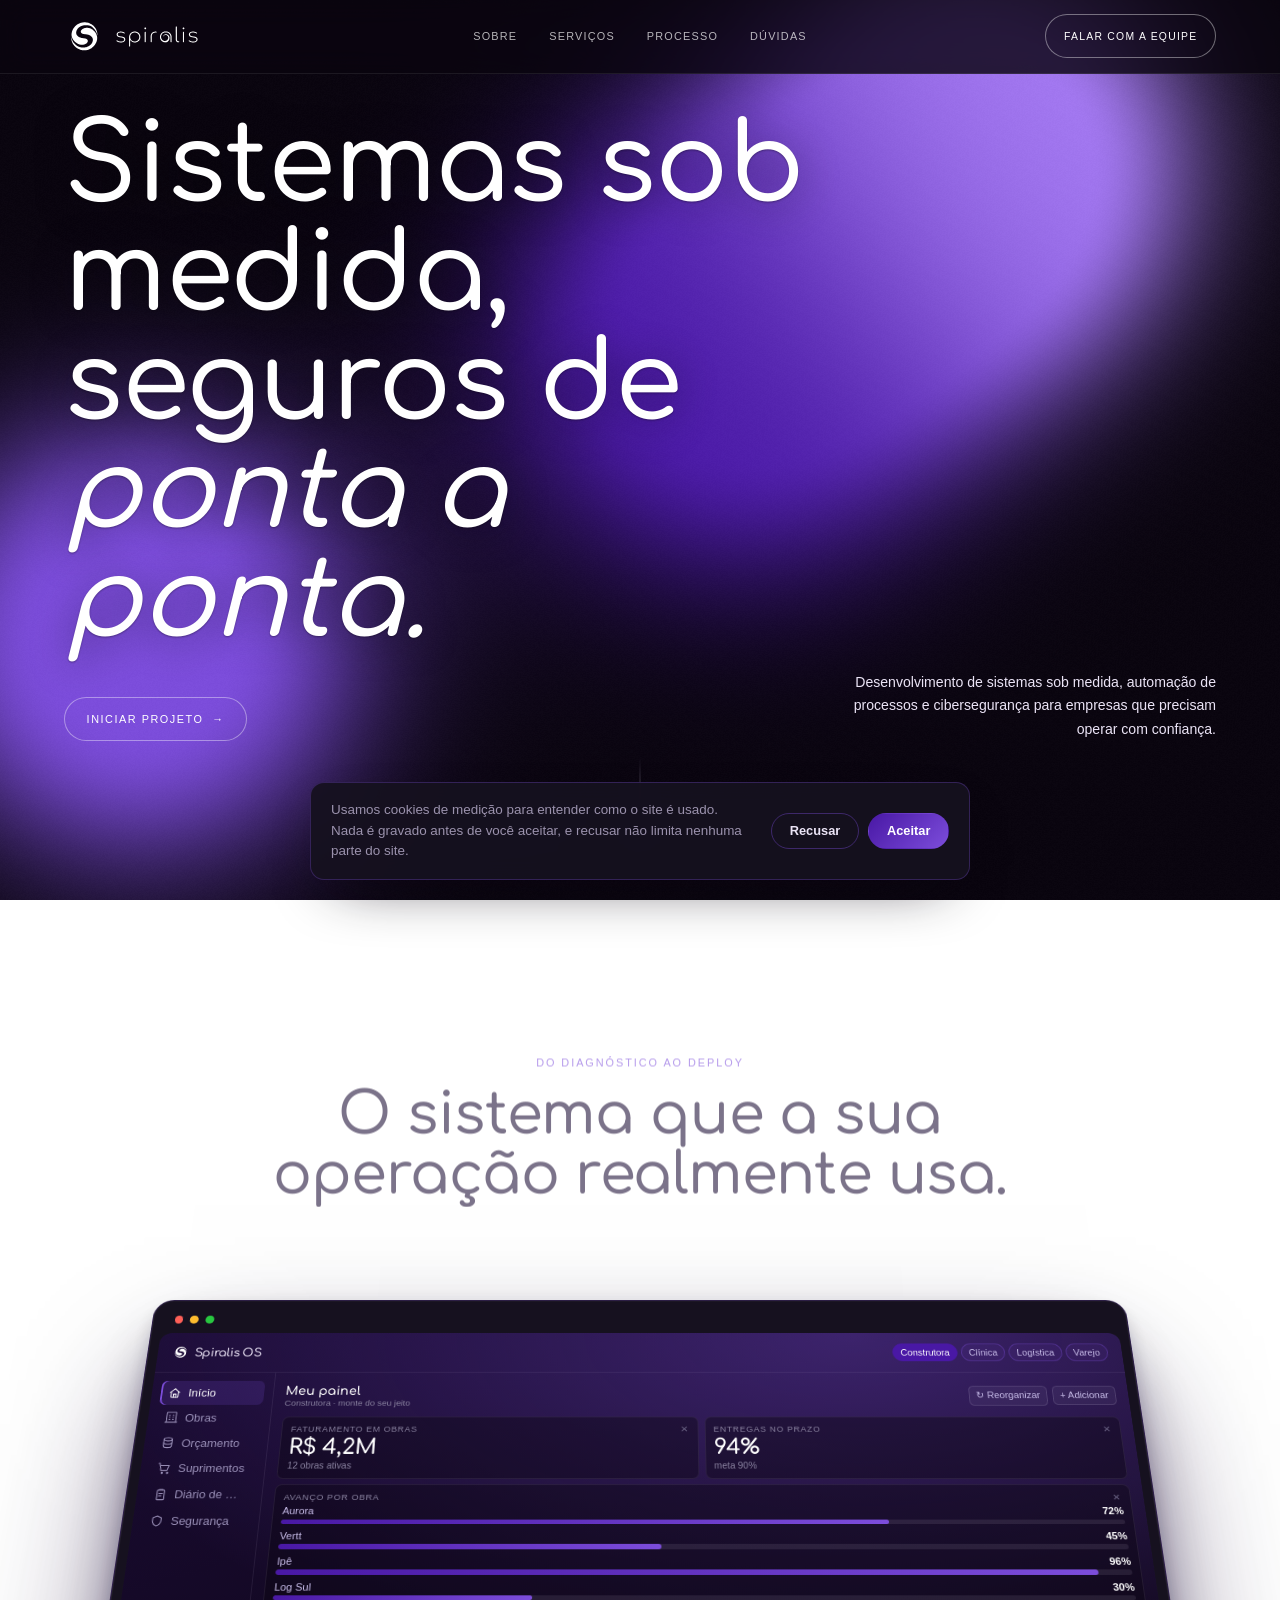
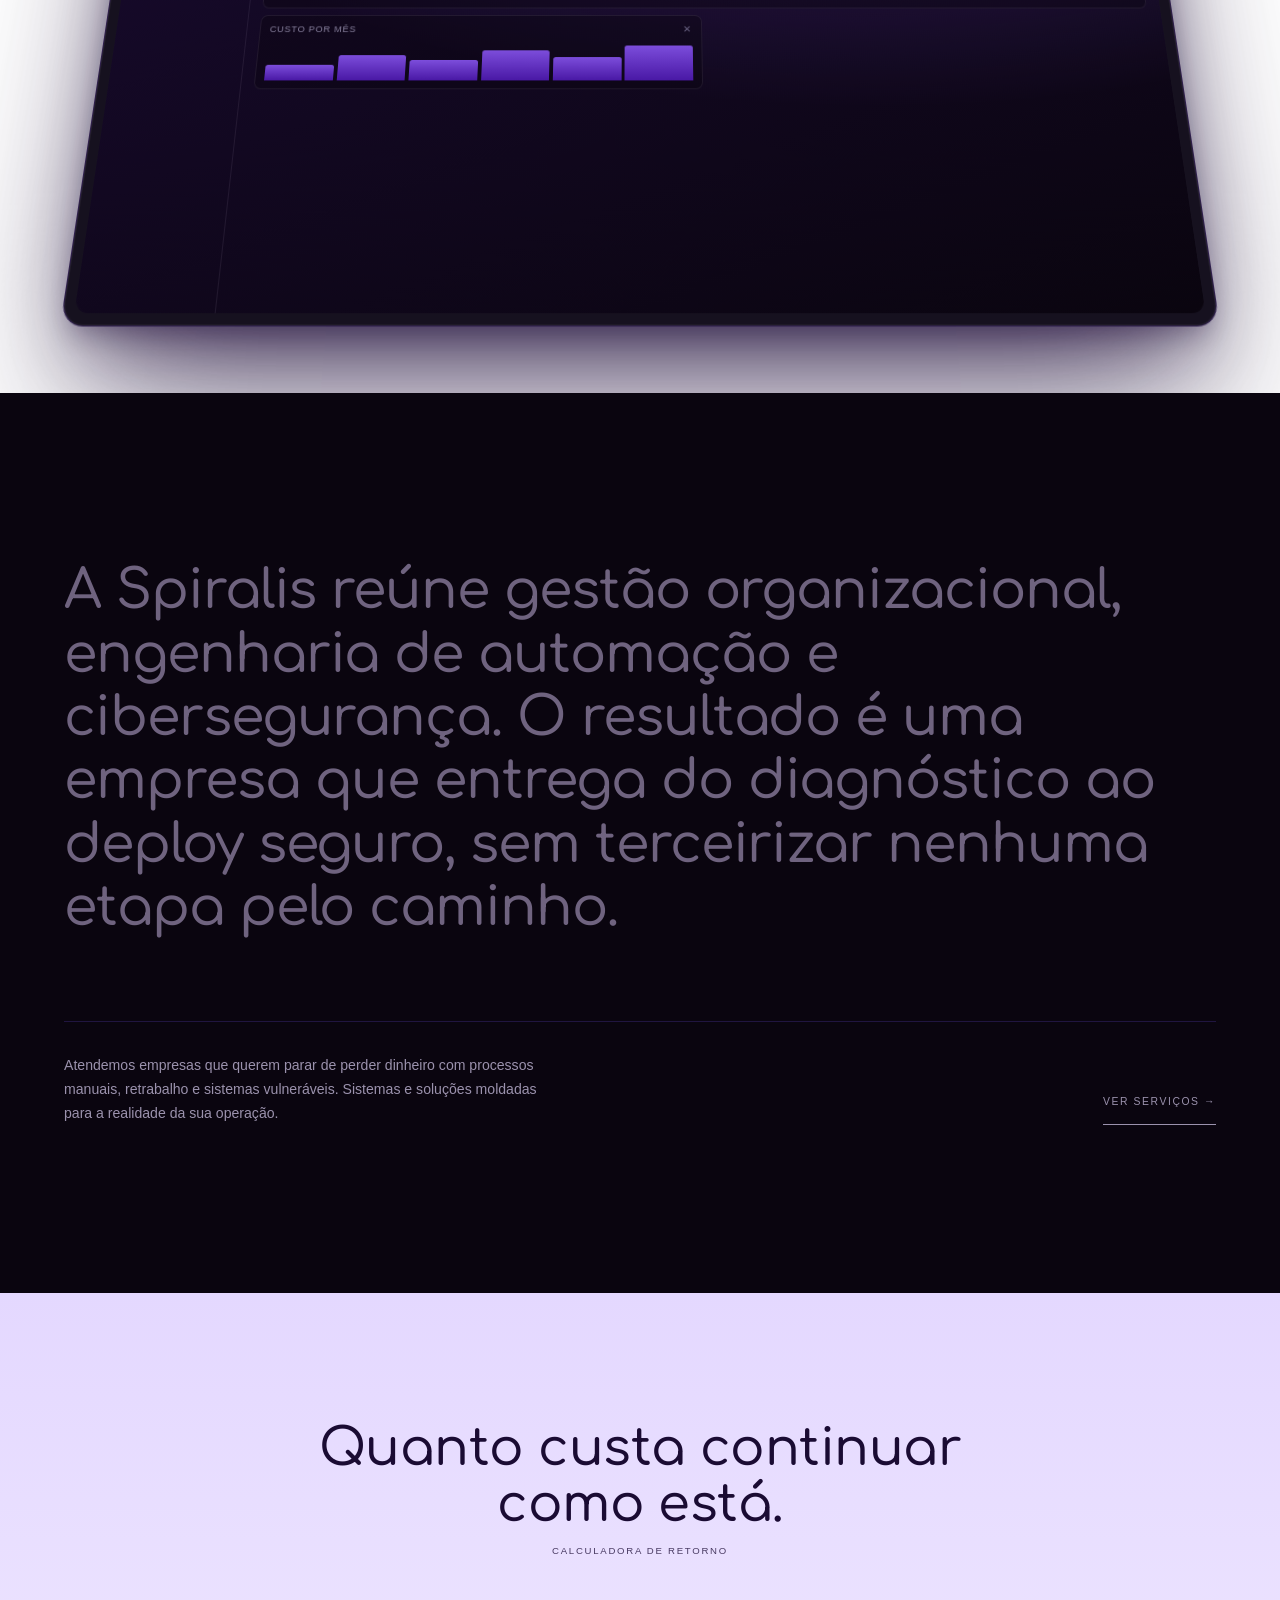
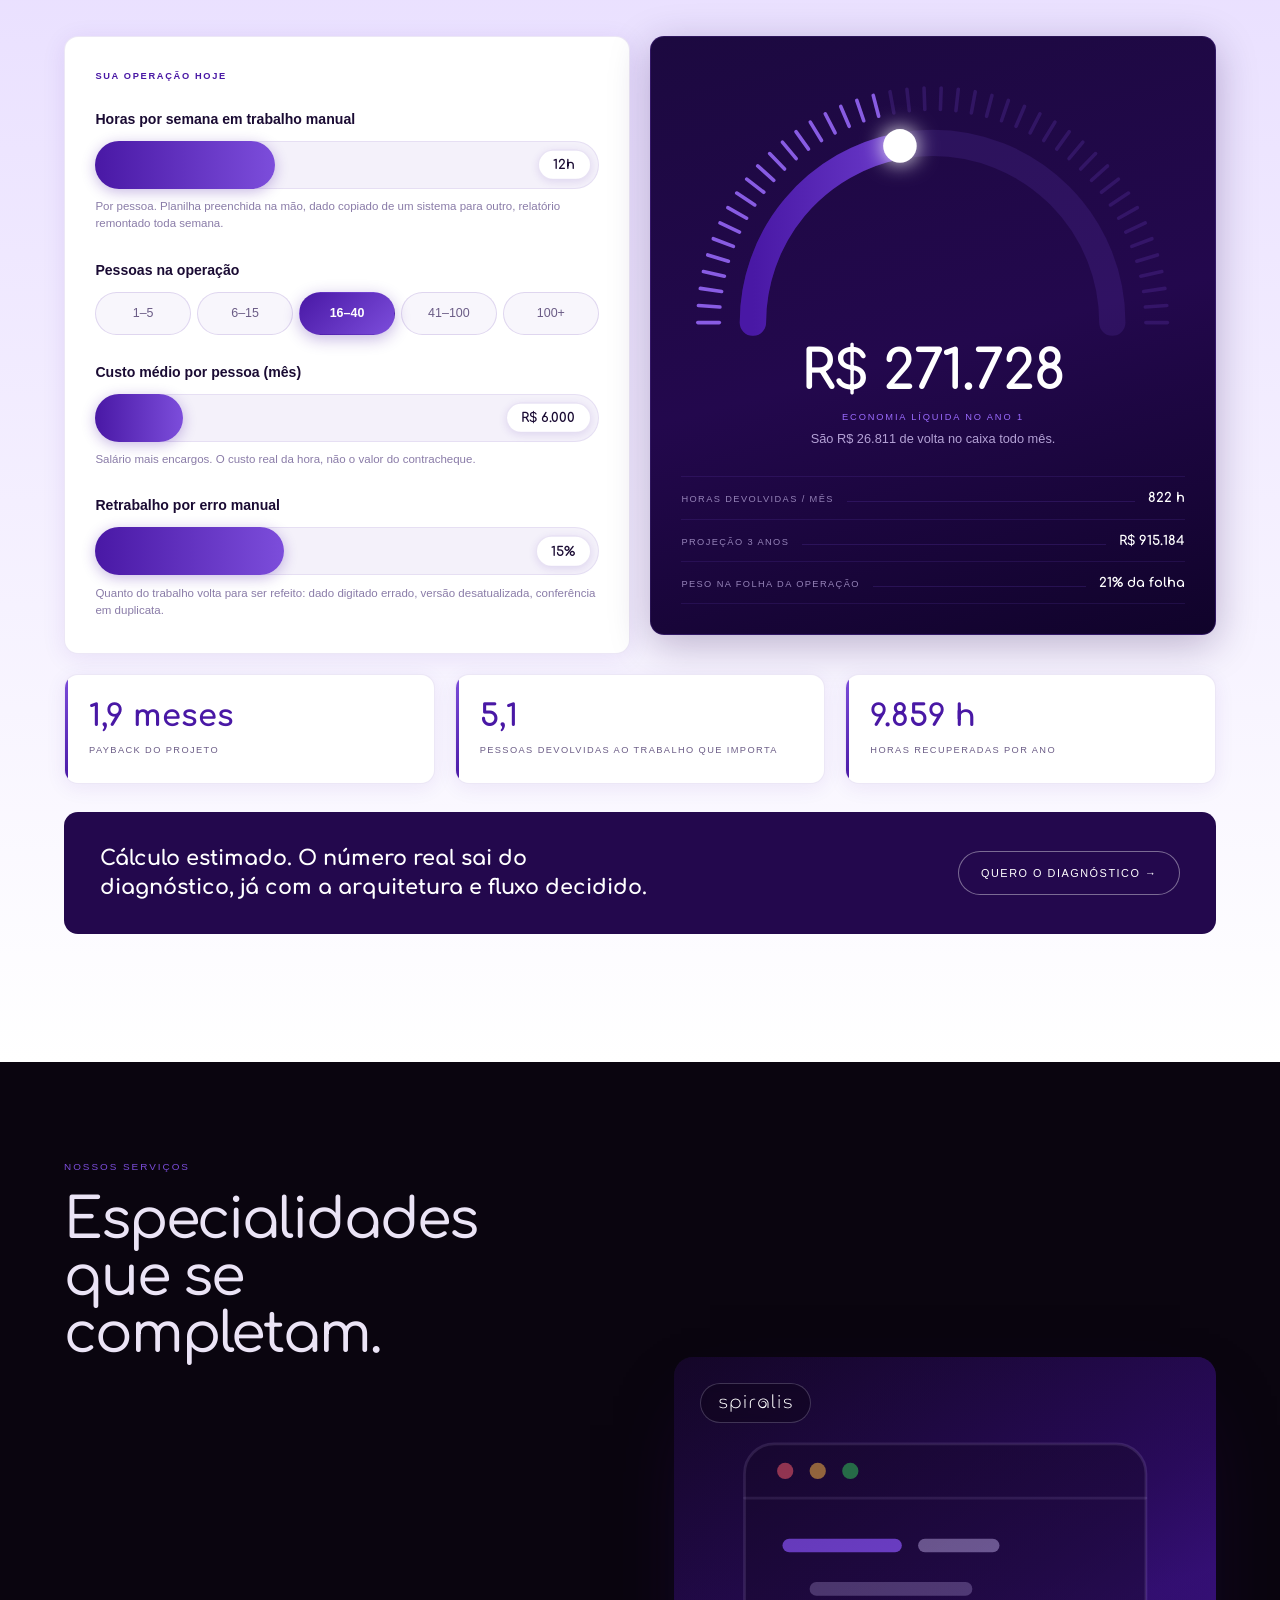
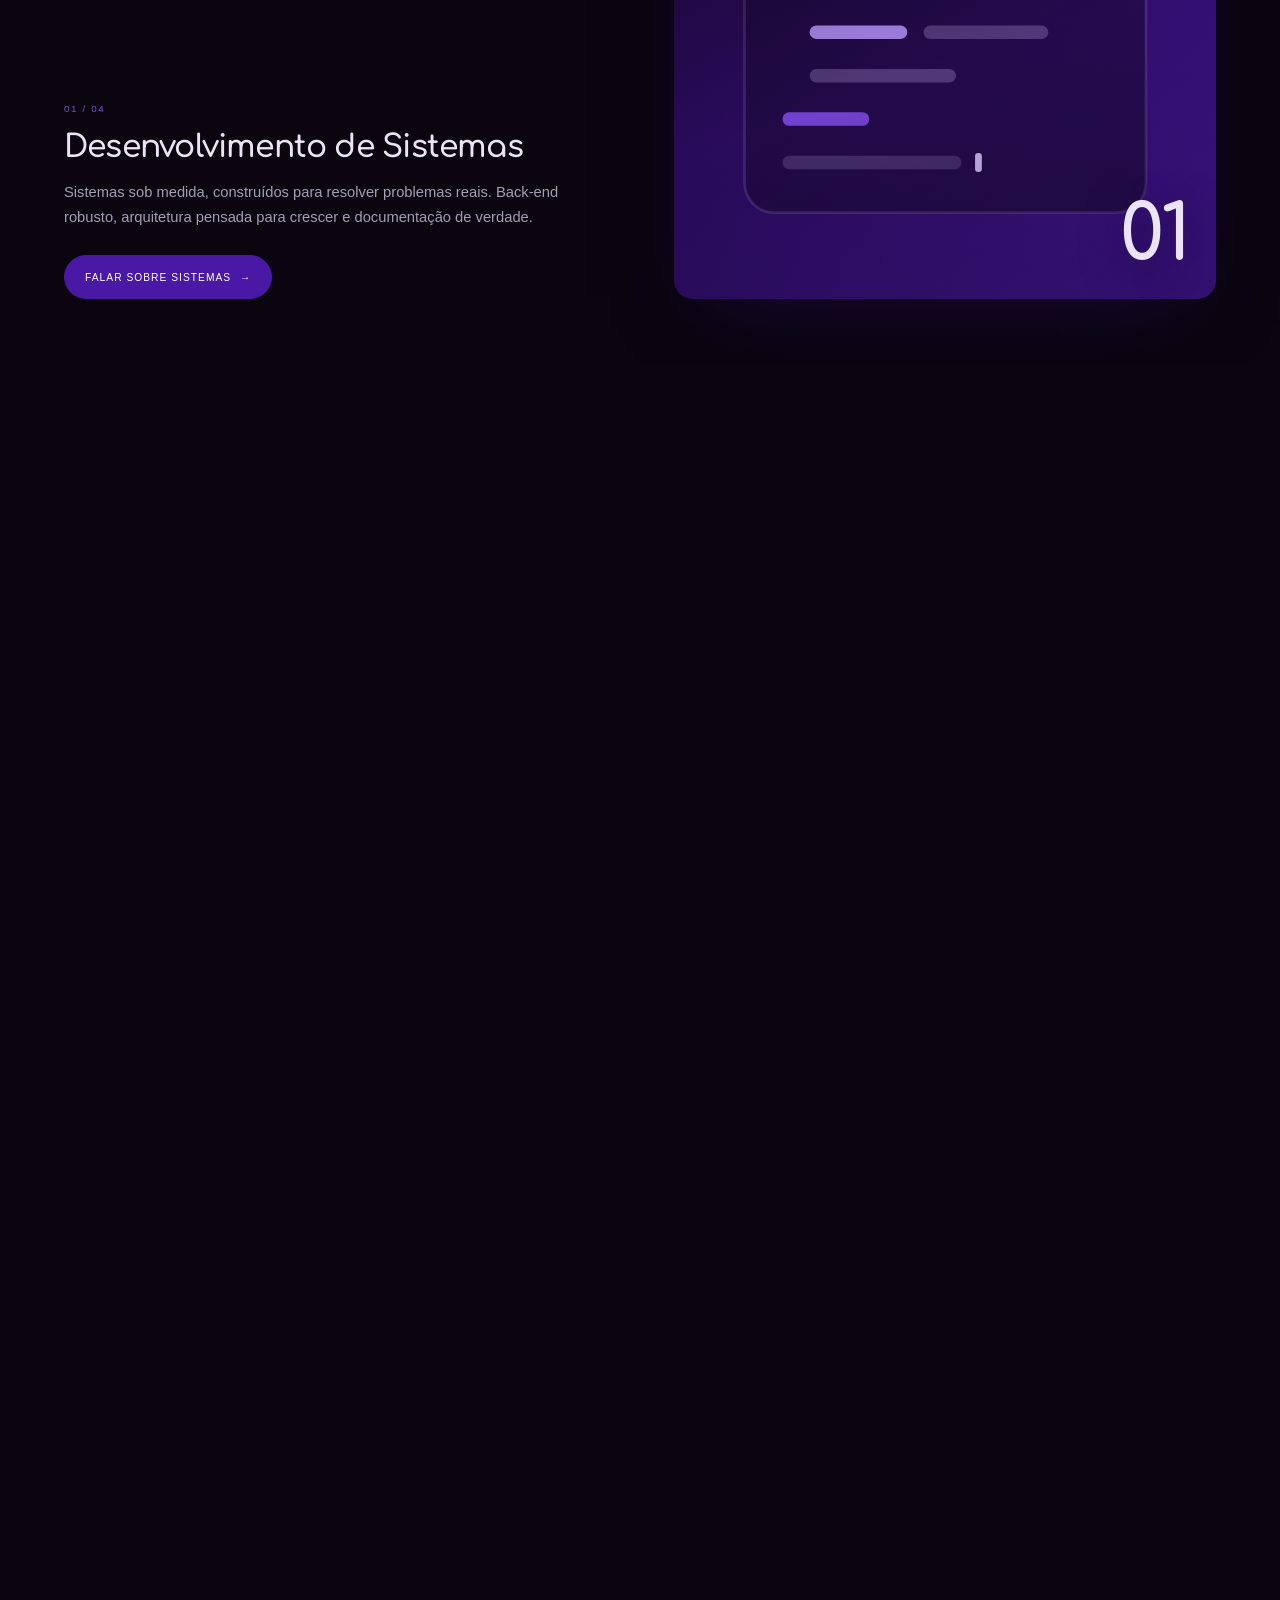
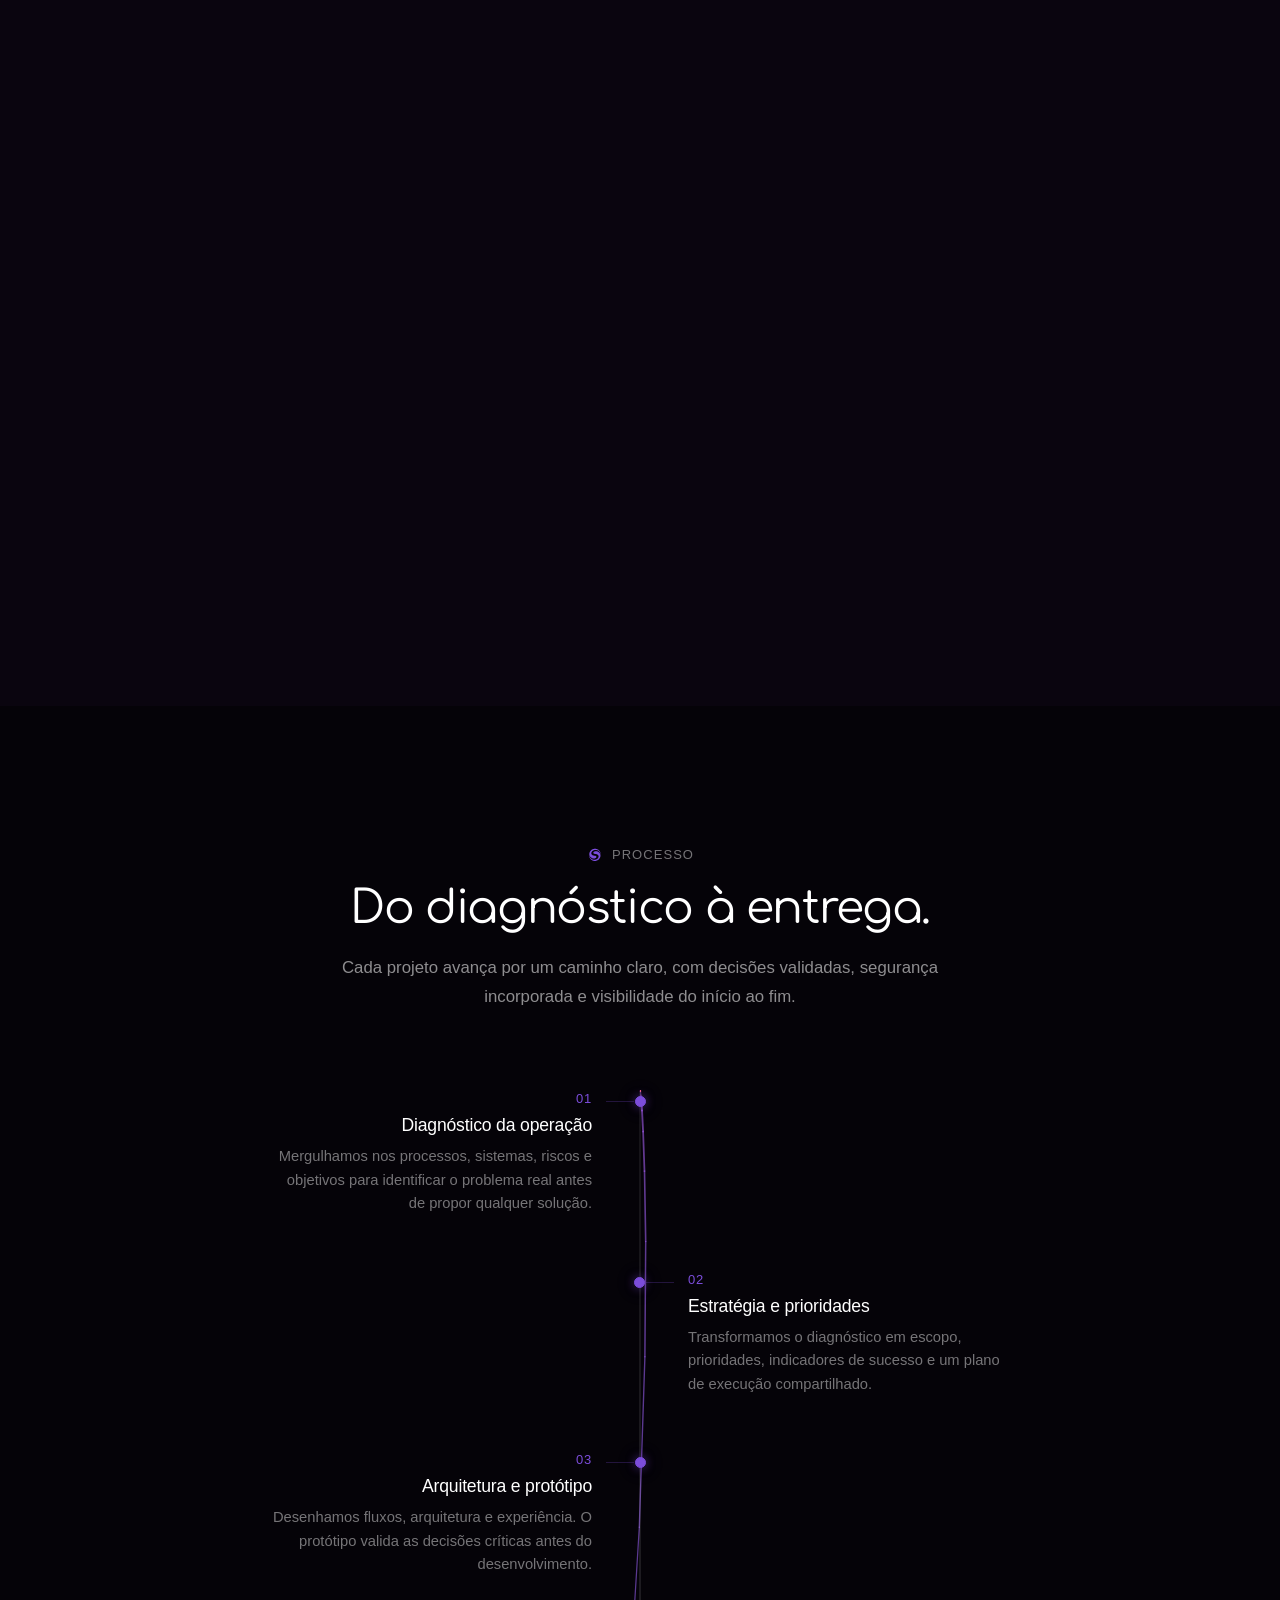
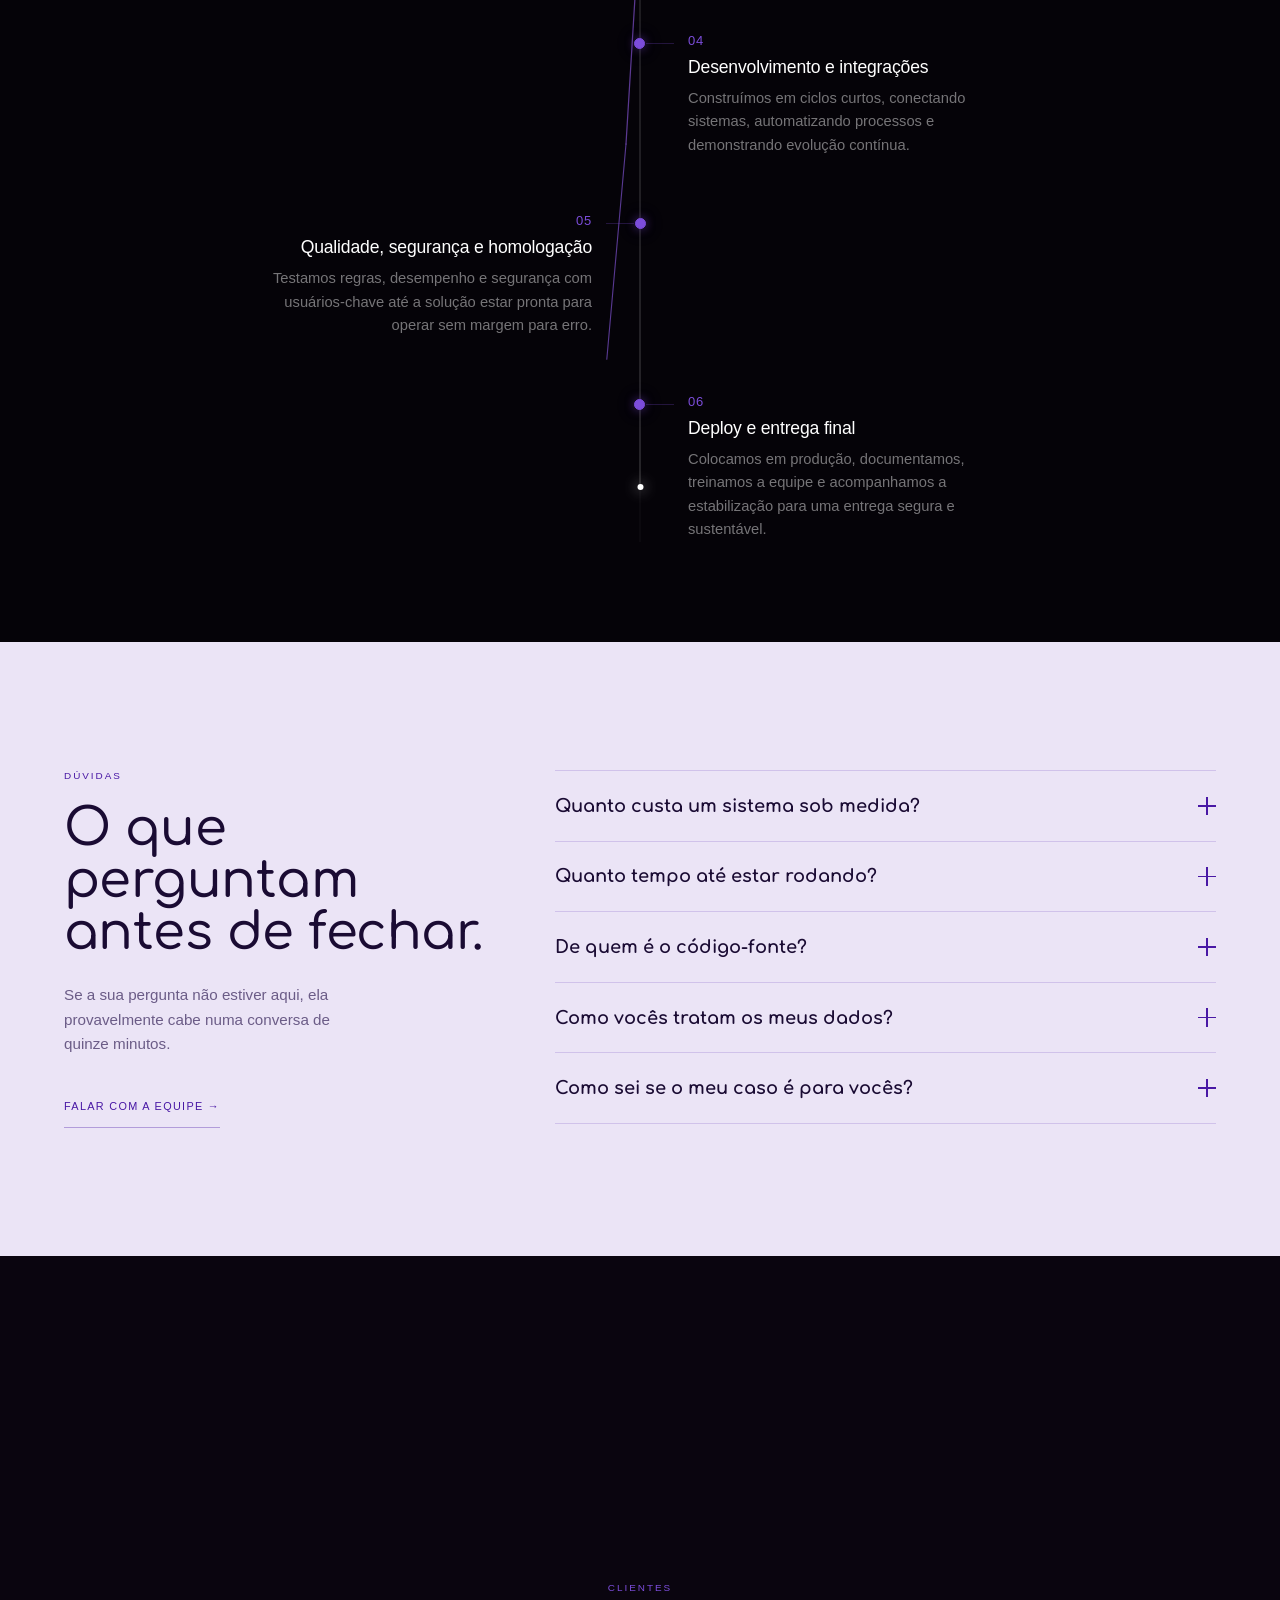
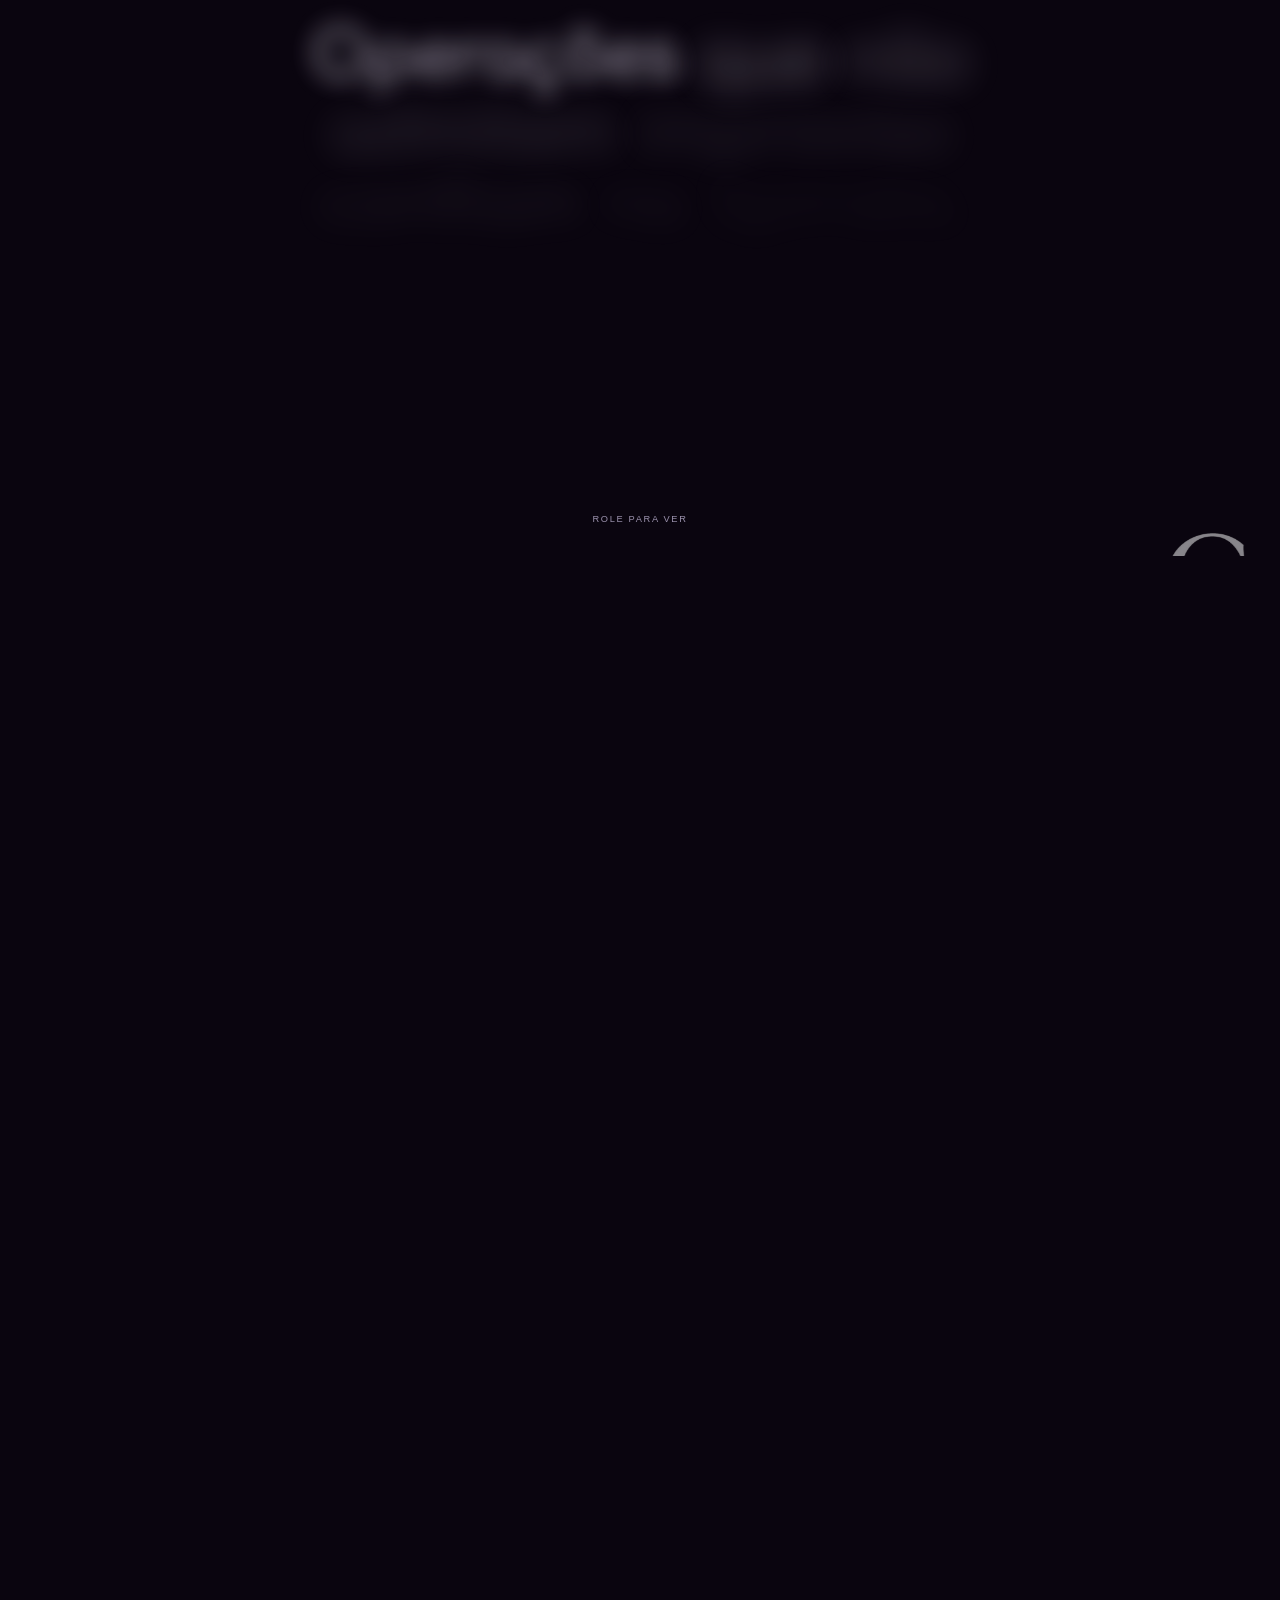
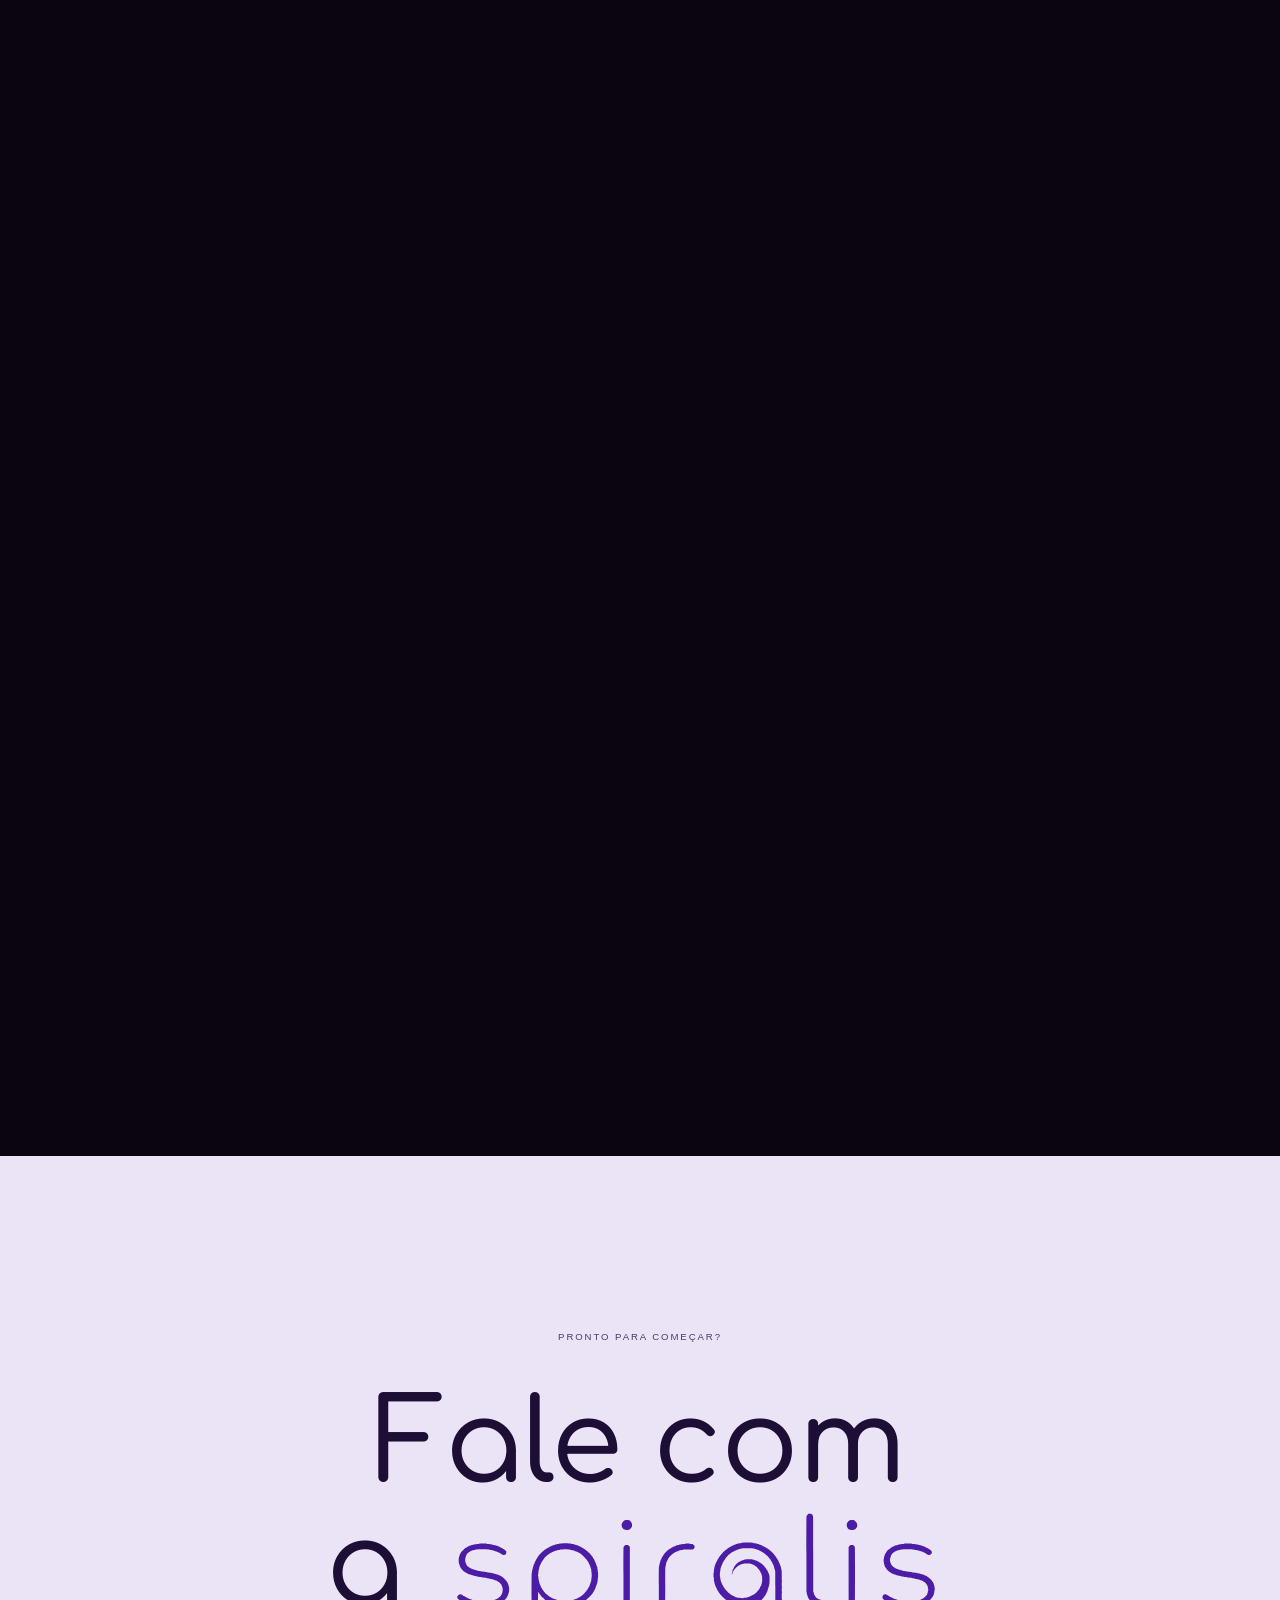
==== commit 927e70ca: "feat: endereço único, cache e cabeçalhos de segurança no servidor Em produção spiraliscompany.com.br" ====
--- a/index.html
+++ b/index.html
@@ -18,6 +18,10 @@
   <meta name="description" content="Sistemas sob medida, automação de processos e cibersegurança para empresas que operam sem margem para erro.">
   <meta name="theme-color" content="#0A050F">
   <meta name="robots" content="index, follow">
+  <!-- Endereço único da página. Sem isto o Google trata www e raiz como duas
+       páginas idênticas e divide a força de ranqueamento entre as duas. O
+       .htaccess redireciona de fato; esta tag declara qual é a boa. -->
+  <link rel="canonical" href="https://spiraliscompany.com.br/">
   <meta property="og:type" content="website">
   <meta property="og:locale" content="pt_BR">
   <meta property="og:site_name" content="Spiralis">
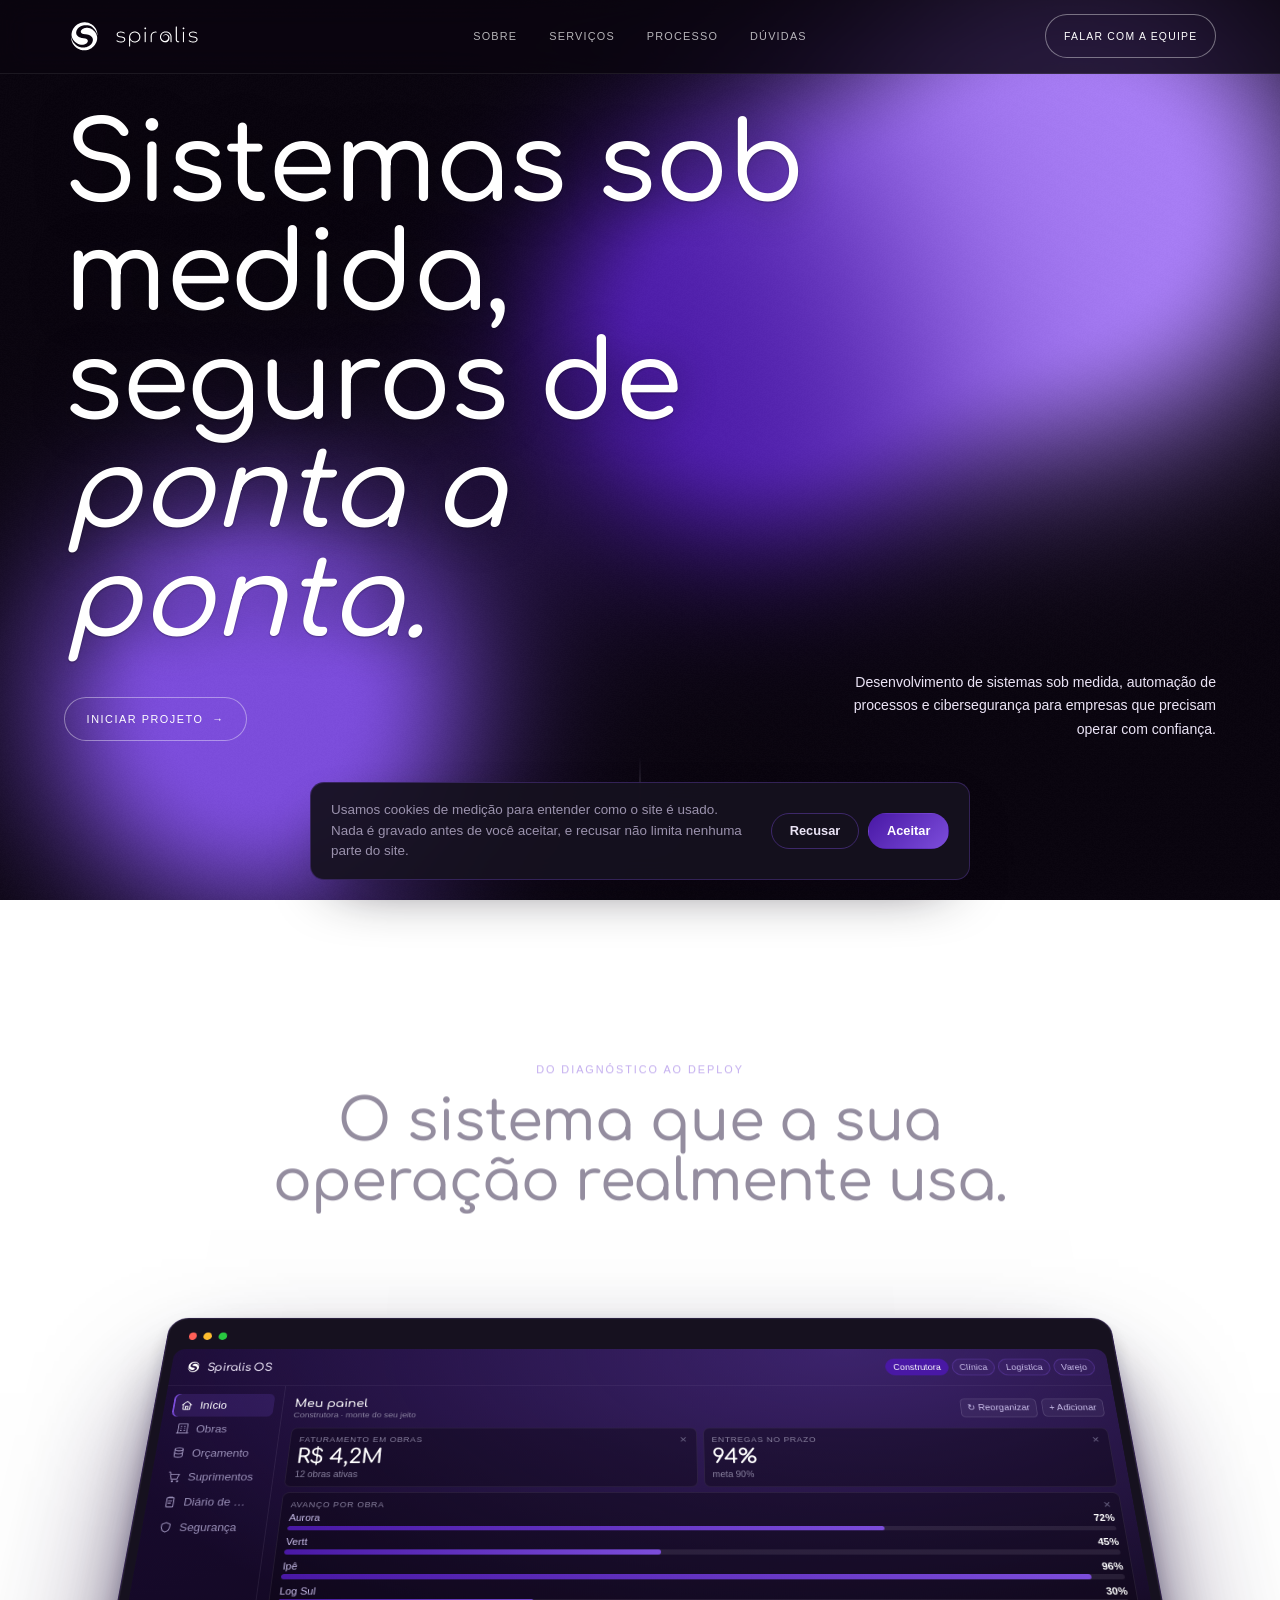
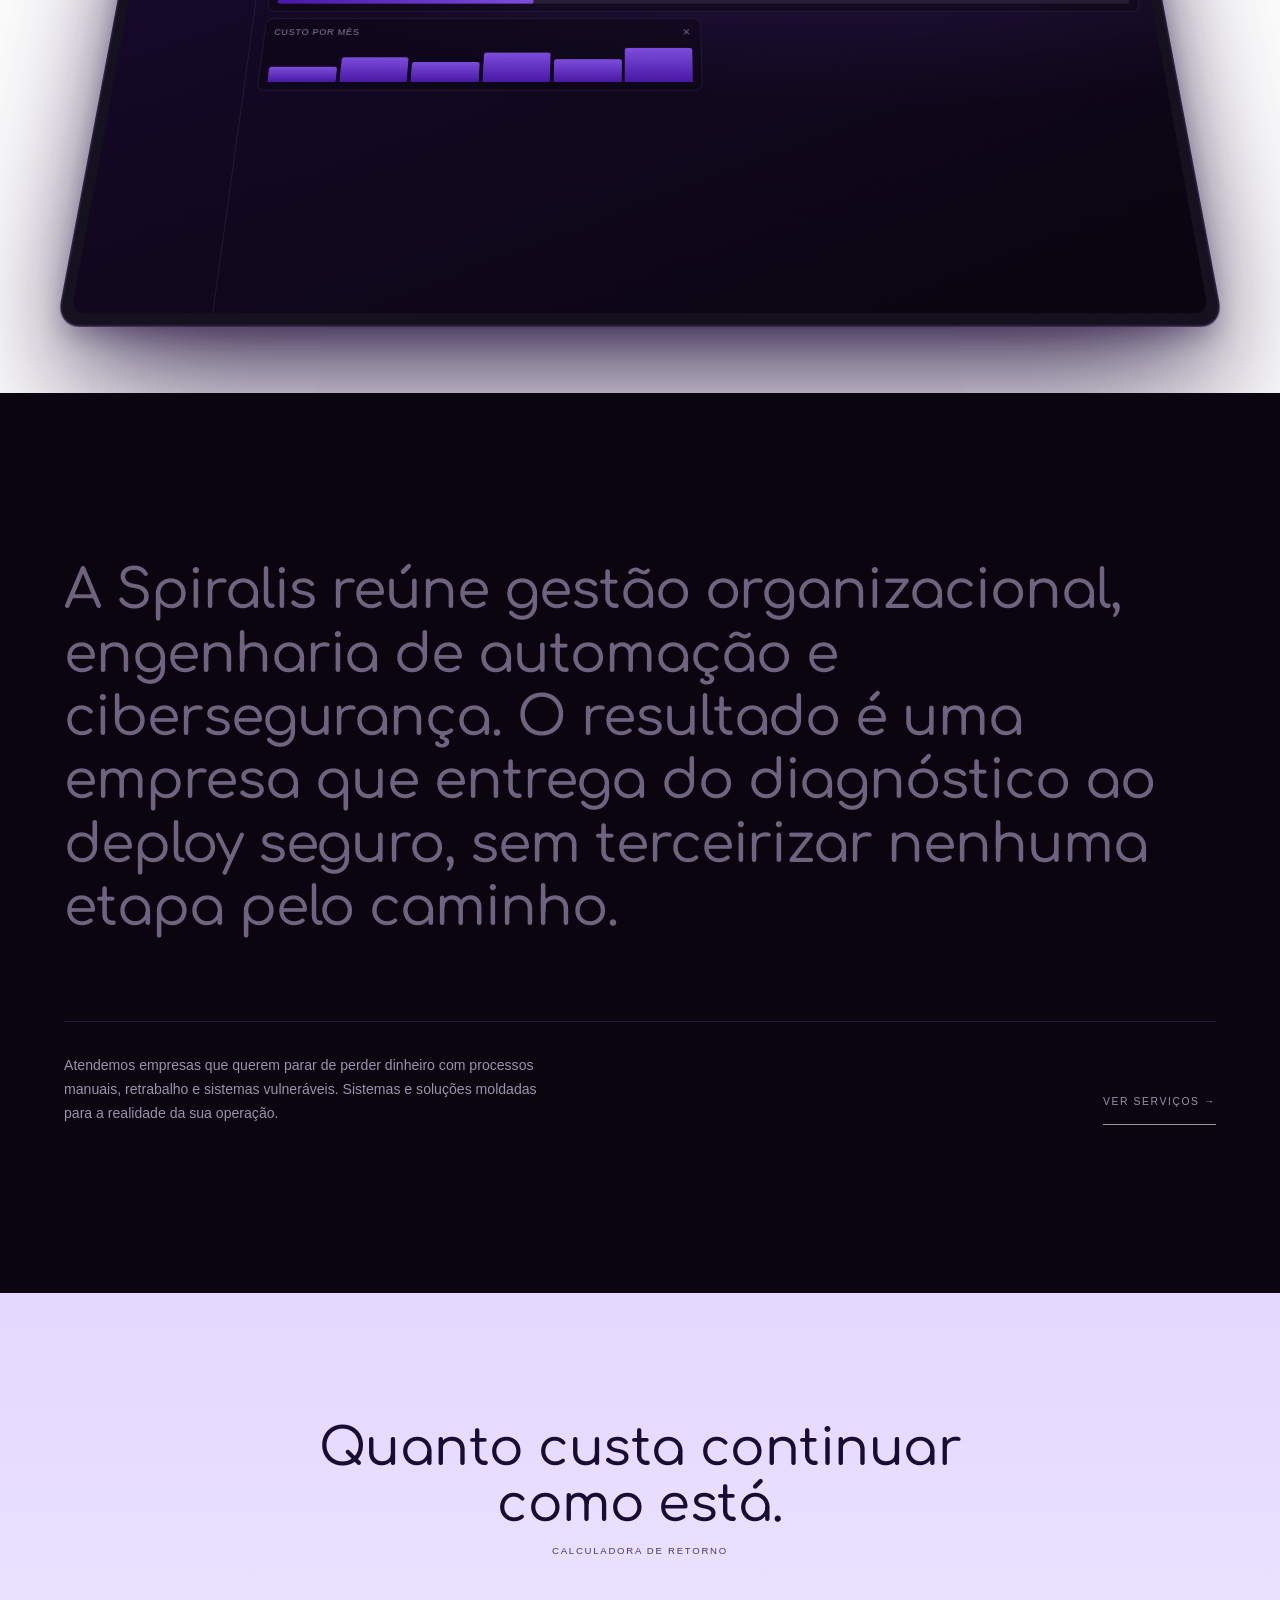
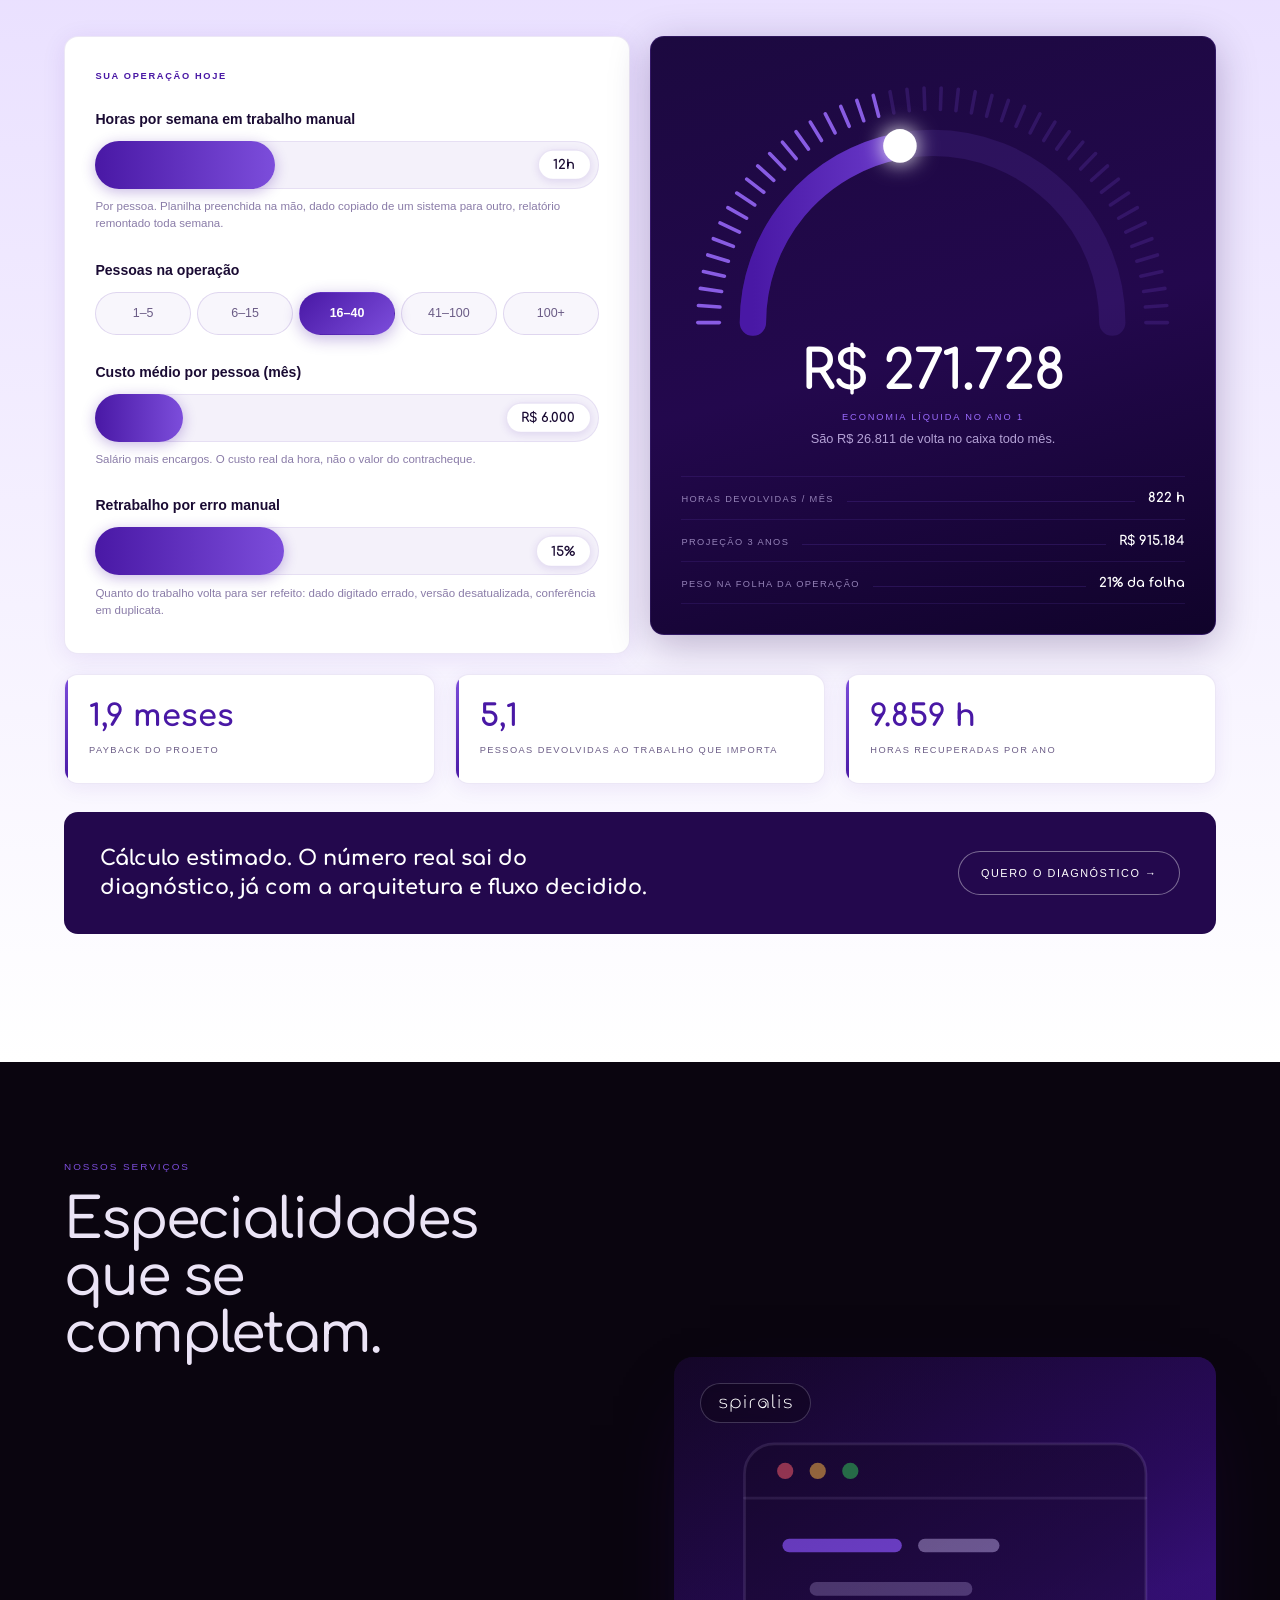
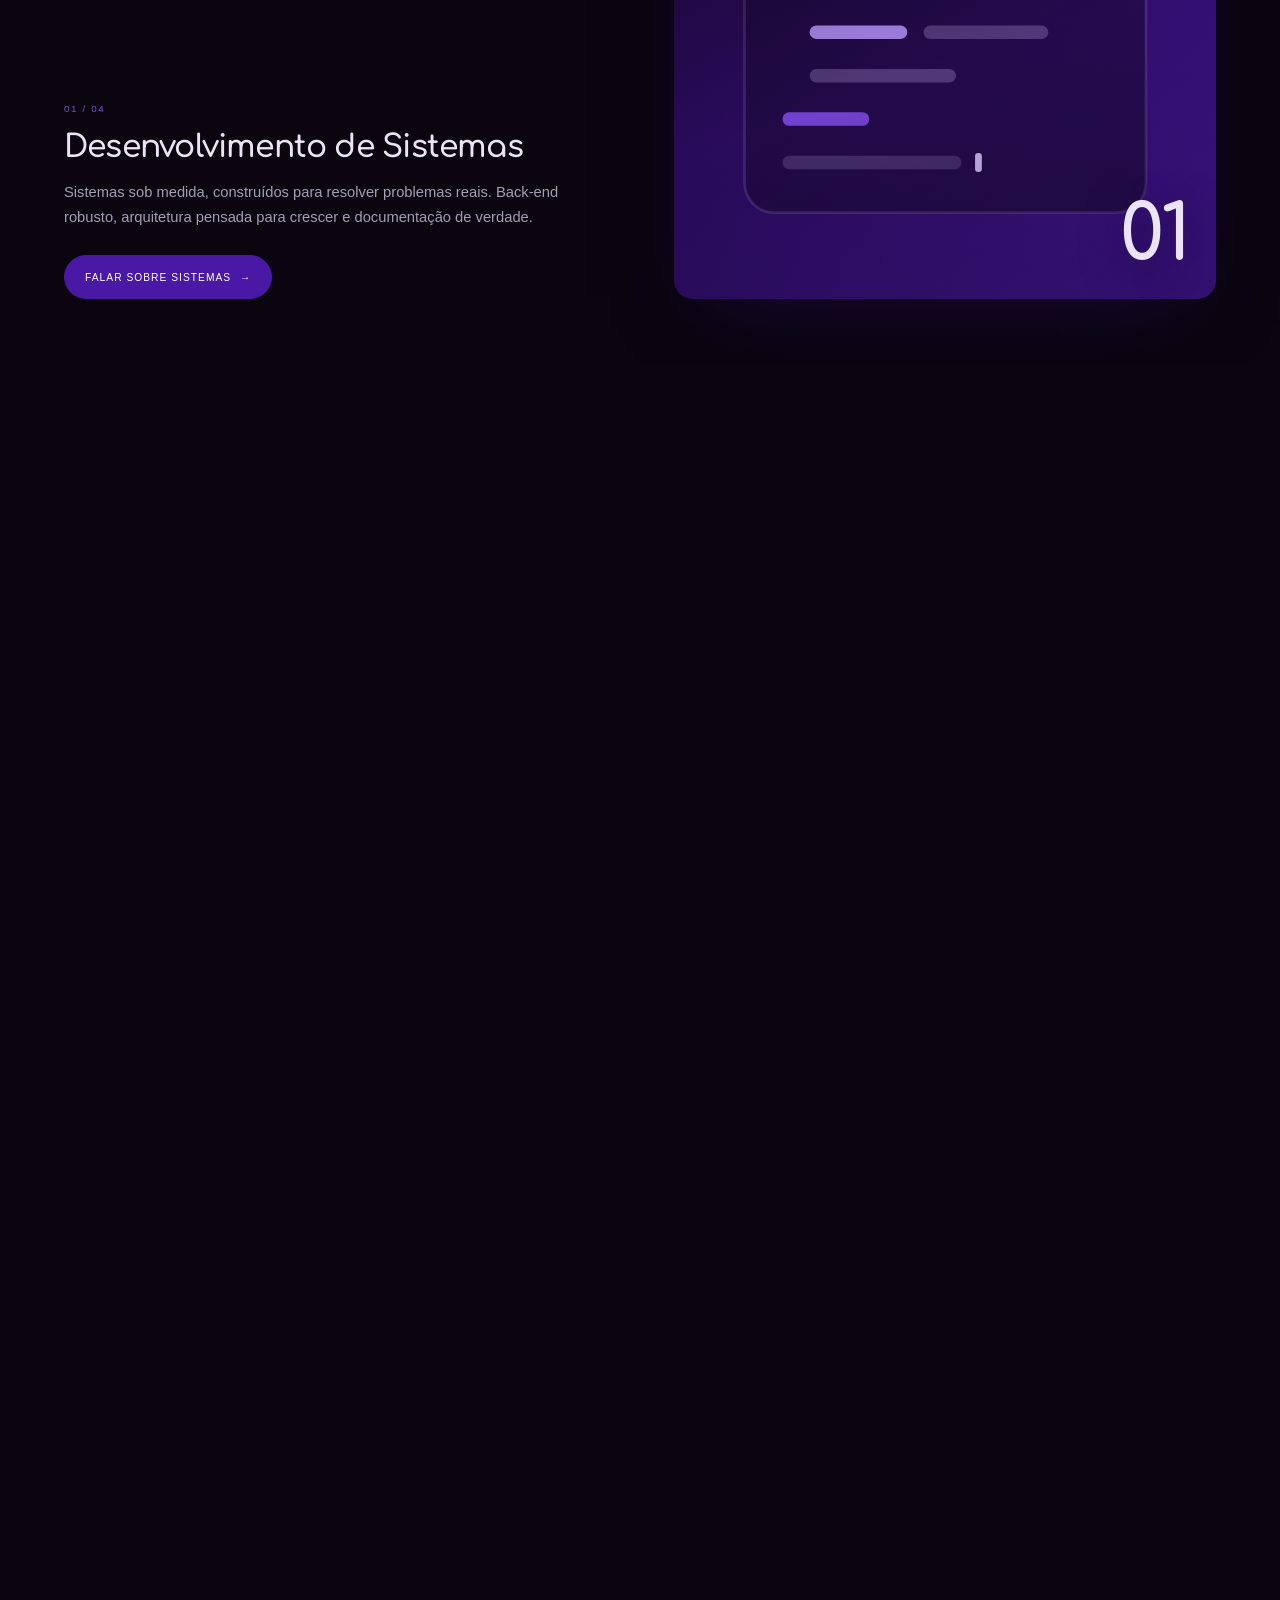
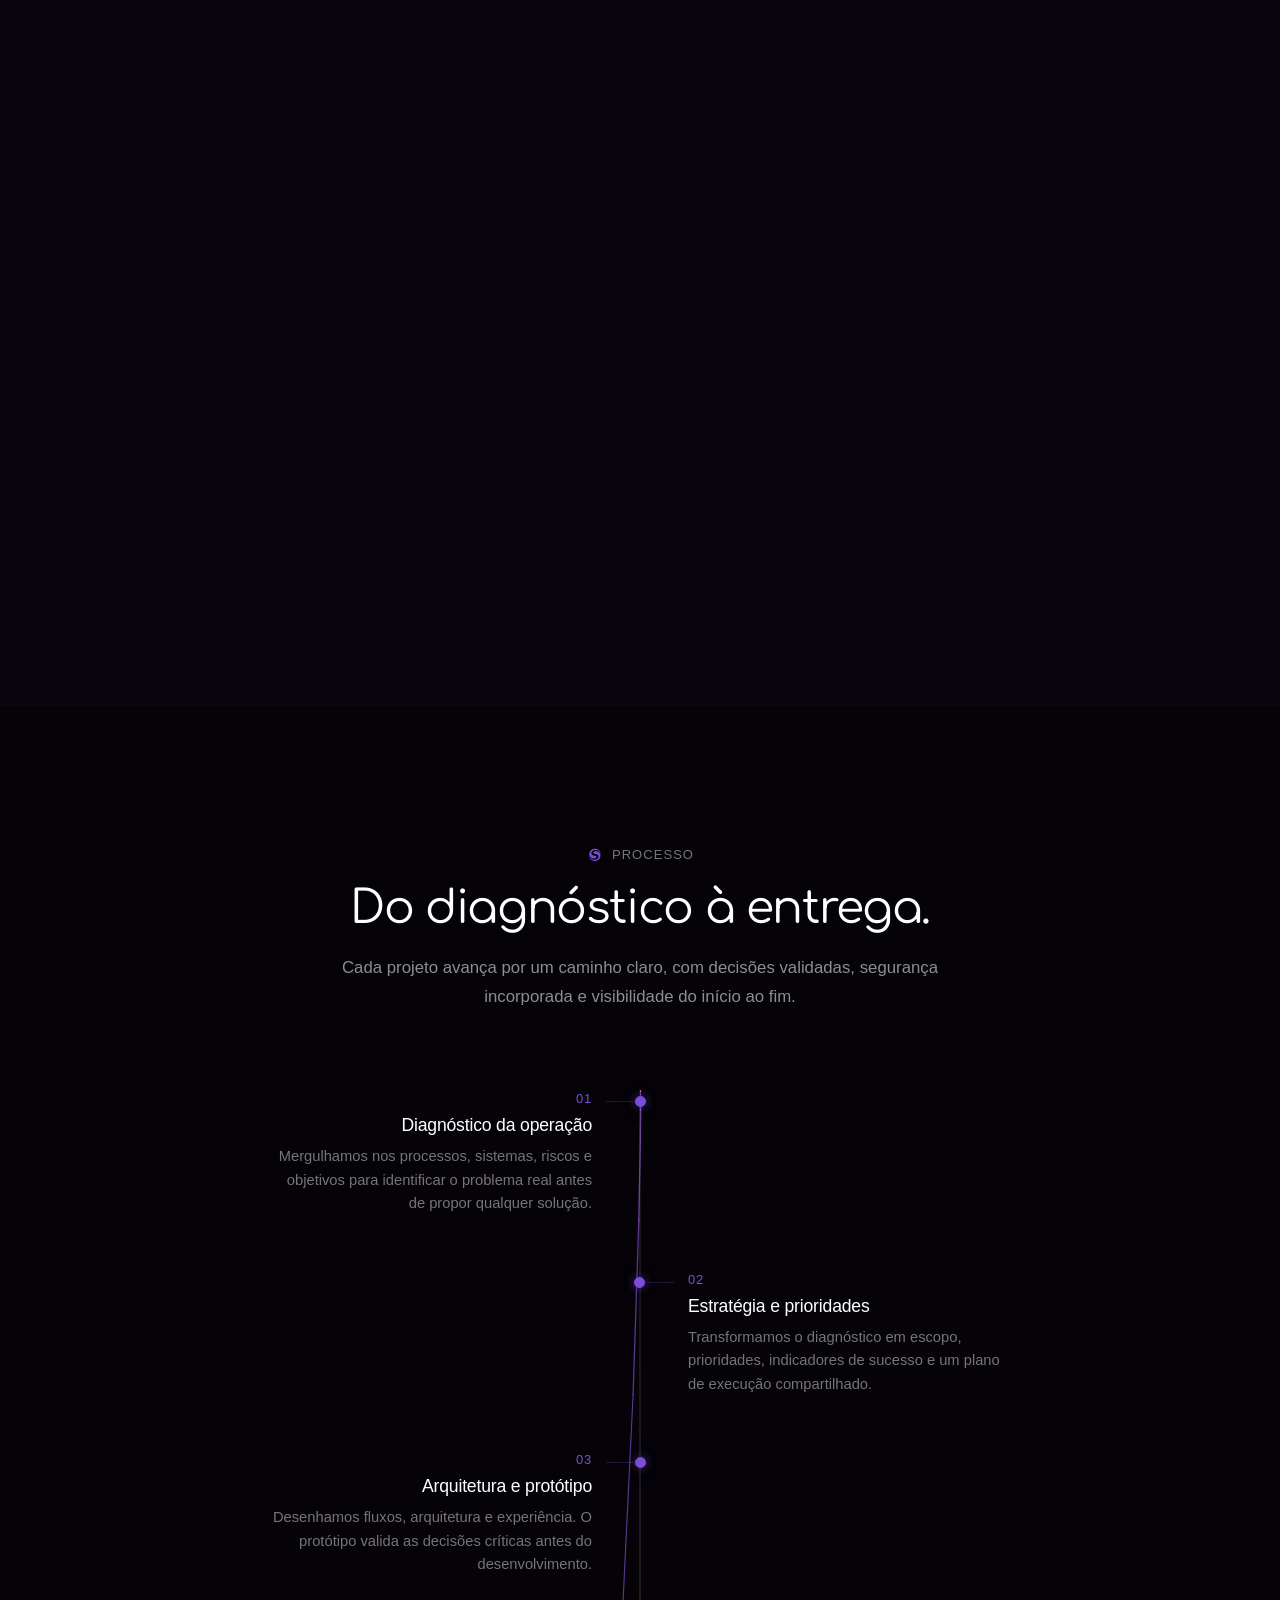
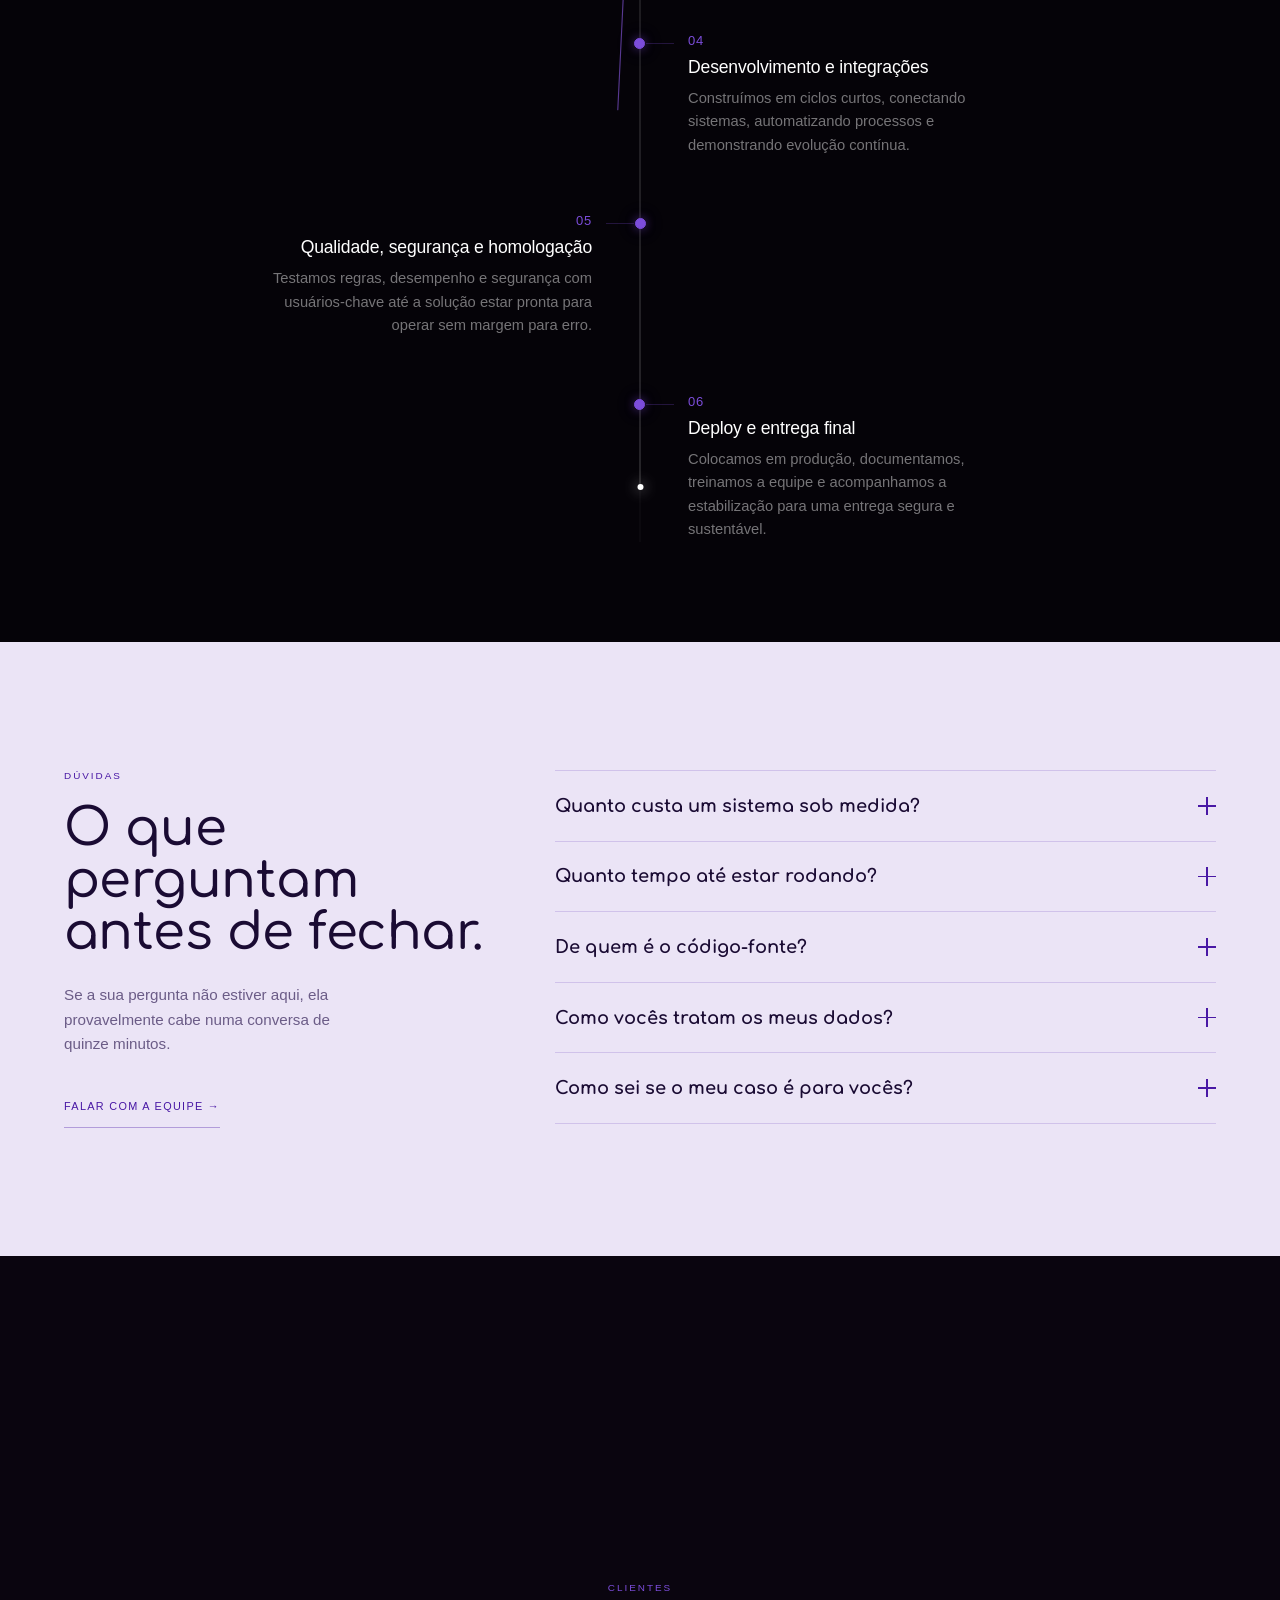
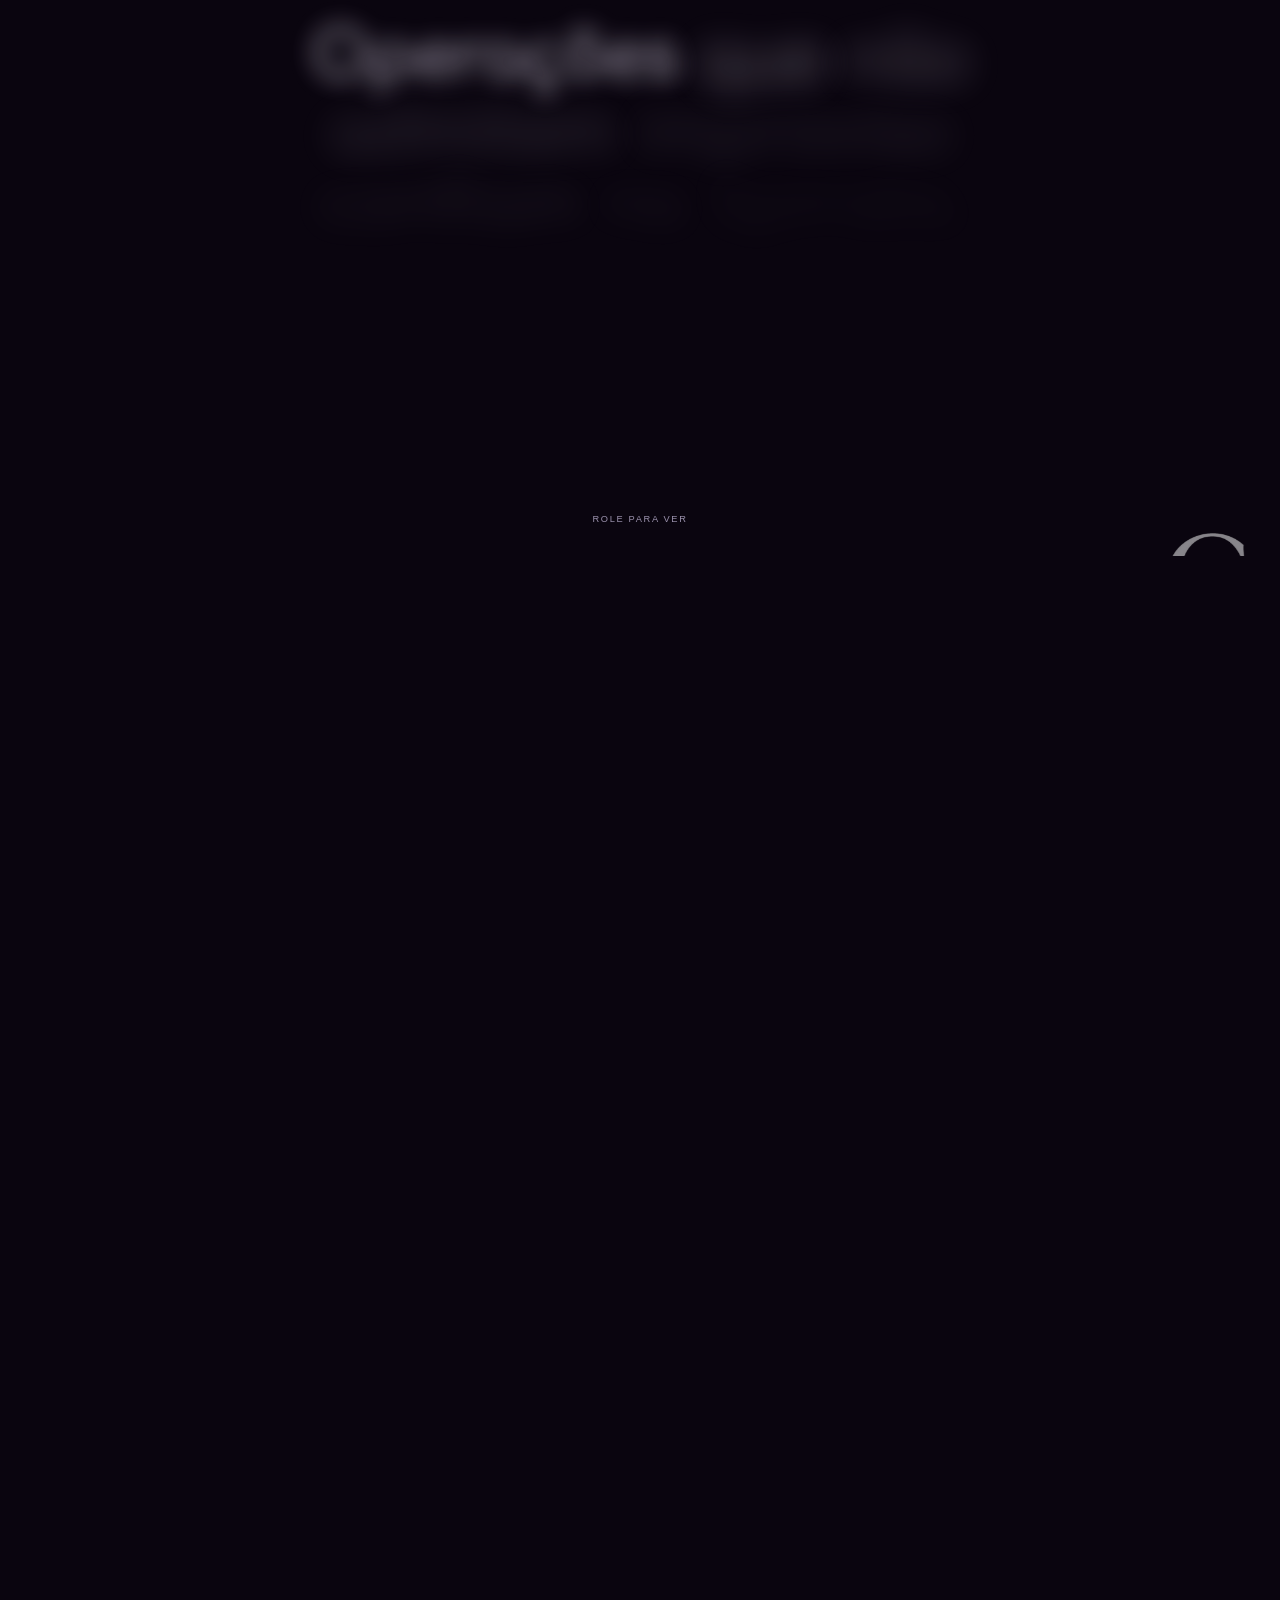
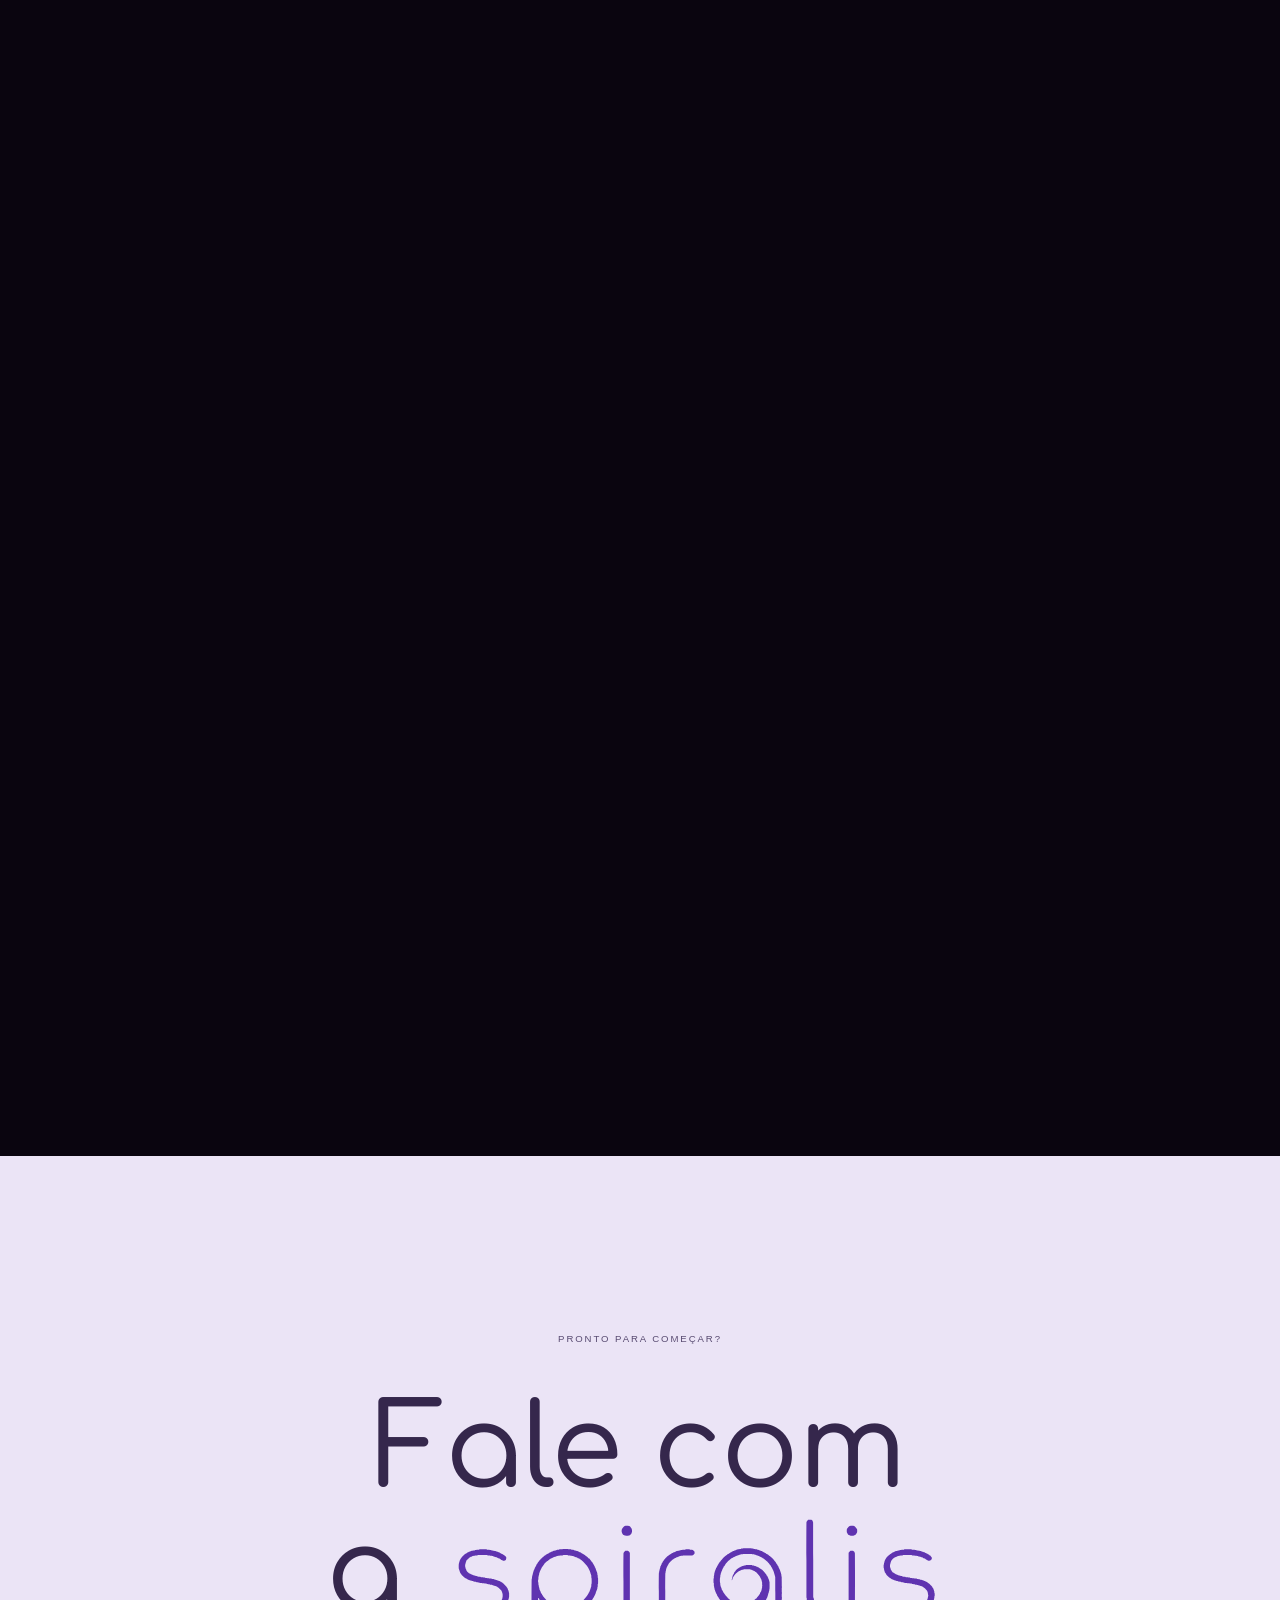
==== commit 1173ccd9: "fix: conteúdo não depende mais do GSAP para aparecer A primeira seção ficava sem o título e a calcul" ====
--- a/index.html
+++ b/index.html
@@ -132,6 +132,61 @@
   <script src="gsap.min.js"></script>
   <script src="ScrollTrigger.min.js"></script>
   <script src="ScrollToPlugin.min.js"></script>
+  <!-- ══════════════ TRAVA DE ANIMAÇÃO ══════════════
+       Decide o quanto o CSS pode esconder. Só as regras escritas sob
+       html.js-anim deixam conteúdo em opacity 0 esperando o GSAP revelar, e
+       a classe só entra se o GSAP e os dois plugins realmente carregaram.
+
+       Sem esta trava um gsap.min.js que não chega — cache do Pages servindo
+       resposta vazia, MIME errado barrado pelo nosniff, bloqueador de anúncio,
+       rede que cai no meio — derruba a primeira linha do script principal em
+       "gsap is not defined". Como a revelação do título do hero e da
+       calculadora mora nesse mesmo script, os dois ficavam invisíveis para
+       sempre: a página de pé, com a primeira seção sem texto e a calculadora
+       sem aparecer. Animação é enfeite. Quando ela não pode rodar o conteúdo
+       entra parado, nunca some. -->
+  <script>
+    (function () {
+      var raiz = document.documentElement;
+      if (window.gsap && window.ScrollTrigger && window.ScrollToPlugin) {
+        raiz.classList.add('js-anim');
+      }
+
+      /* Rede de segurança para o outro caminho: o GSAP carregou, a classe
+         entrou, e o script principal morreu no meio — depois de o próprio
+         GSAP já ter escrito opacity:0 em estilo inline, que nenhuma regra de
+         CSS desfaz. Tira a classe e limpa o inline do que carrega texto. */
+      window.spiralisRevelar = function () {
+        if (raiz.dataset.revelado === '1') return;
+        raiz.dataset.revelado = '1';
+        raiz.classList.remove('js-anim');
+        var alvos = '.hero-heading .blur-word, .fade-in, .svc-copy, .svc-media,' +
+                    '.journey-event-body, .clients-word, .about-text-large .char';
+        Array.prototype.forEach.call(document.querySelectorAll(alvos), function (el) {
+          el.style.opacity   = '1';
+          el.style.filter    = 'none';
+          el.style.transform = 'none';
+          el.style.color     = '';
+        });
+        Array.prototype.forEach.call(
+          document.querySelectorAll('.journey-event'),
+          function (el) { el.classList.add('visible'); }
+        );
+      };
+
+      /* O try do script principal não pega erro assíncrono — o que estoura
+         dentro de um callback do ScrollTrigger ou de um requestAnimationFrame.
+         Este ouvinte pega, mas só age se o título do hero ainda estiver
+         invisível: é a prova de que a revelação não chegou a acontecer. Um
+         erro depois disso, vindo do modal ou do popup, não mexe na página. */
+      window.addEventListener('error', function () {
+        var palavra = document.querySelector('.hero-heading .blur-word');
+        if (palavra && parseFloat(getComputedStyle(palavra).opacity) < 0.05) {
+          window.spiralisRevelar();
+        }
+      });
+    })();
+  </script>
   <style>
     *, *::before, *::after { box-sizing: border-box; margin: 0; padding: 0; }
     html { scroll-behavior: auto; scroll-padding-top: 5.5rem; }
@@ -379,8 +434,9 @@
       /* invisível no fundo escuro; garante legibilidade sobre a parte clara da orbe */
       text-shadow: 0 1px 2px rgba(10,5,15,.35), 0 4px 40px rgba(10,5,15,.45);
     }
-    .hero-heading .blur-word {
-      display: inline-block;
+    .hero-heading .blur-word { display: inline-block; }
+    /* Escondido só quando há GSAP vivo para revelar (ver TRAVA DE ANIMAÇÃO). */
+    html.js-anim .hero-heading .blur-word {
       opacity: 0; filter: blur(10px);
       transform: translateY(-24px);
       will-change: transform, filter, opacity;
@@ -837,8 +893,8 @@
     .svc-row.is-active .svc-copy,
     .svc-row.is-active .svc-media { pointer-events: auto; }
     @media (min-width: 821px) {
-      .svc-row:not(:first-child) .svc-copy,
-      .svc-row:not(:first-child) .svc-media {
+      html.js-anim .svc-row:not(:first-child) .svc-copy,
+      html.js-anim .svc-row:not(:first-child) .svc-media {
         opacity: 0;
       }
     }
@@ -868,6 +924,39 @@
       html[data-motion="sistema"] .svc-row:last-child { margin-bottom: 0; }
       html[data-motion="sistema"] .svc-copy,
       html[data-motion="sistema"] .svc-media {
+        opacity: 1 !important;
+        transform: none !important;
+        pointer-events: auto;
+      }
+    }
+    /* Mesma degradação estática quando não há GSAP para empilhar: as
+       .svc-row são absolutas, uma por cima da outra, e revelar as quatro
+       sem este layout deixaria os quatro serviços sobrepostos. */
+    @media (min-width: 821px) {
+      html:not(.js-anim) .svc-shell {
+        height: auto;
+        min-height: 0;
+        overflow: visible;
+        padding: 7rem var(--gutter);
+      }
+      html:not(.js-anim) .svc-intro-rail {
+        position: static;
+        padding: 0;
+        margin-bottom: 5rem;
+      }
+      html:not(.js-anim) .svc-intro { width: min(100%,620px); }
+      html:not(.js-anim) .svc-rows { position: static; }
+      html:not(.js-anim) .svc-row {
+        position: static;
+        height: auto;
+        min-height: 560px;
+        padding: 0;
+        margin-bottom: 5rem;
+        pointer-events: auto;
+      }
+      html:not(.js-anim) .svc-row:last-child { margin-bottom: 0; }
+      html:not(.js-anim) .svc-copy,
+      html:not(.js-anim) .svc-media {
         opacity: 1 !important;
         transform: none !important;
         pointer-events: auto;
@@ -1191,11 +1280,11 @@
       }
     }
     .journey-event-body {
-      opacity: 0;
       transition:
         opacity .7s cubic-bezier(.22,1,.36,1),
         transform .7s cubic-bezier(.22,1,.36,1);
     }
+    html.js-anim .journey-event-body { opacity: 0; }
     .journey-event.left .journey-event-body { transform: translateX(-20px); }
     .journey-event.right .journey-event-body { transform: translateX(20px); }
     .journey-event.visible .journey-event-body {
@@ -1456,6 +1545,21 @@
     html[data-motion="sistema"] .client-item,
     html[data-motion="sistema"] .clients-hint { display: none; }
     html[data-motion="sistema"] .clients-fallback { display: block; }
+    /* Mesmo layout sem GSAP: o voo é todo escrito em JS, e sem ele a seção
+       ficava com 700vh de rolagem vazia e nenhuma marca na tela. */
+    html:not(.js-anim) .clients { height: auto; }
+    html:not(.js-anim) .clients-stage {
+      position: static; height: auto; min-height: 0;
+      padding: 5.5rem var(--gutter);
+      perspective: none;
+    }
+    html:not(.js-anim) .clients-heading {
+      position: static; inset: auto;
+      padding: 0; display: block; text-align: center;
+    }
+    html:not(.js-anim) .client-item,
+    html:not(.js-anim) .clients-hint { display: none; }
+    html:not(.js-anim) .clients-fallback { display: block; }
     /* No celular o mesmo voo cabe em menos scroll: o dedo percorre mais
        tela por gesto, e 700vh viraria uma travessia longa demais. */
     @media (max-width: 820px) {
@@ -1846,7 +1950,7 @@
     }
 
     /* ── UTILS ────────────────────────────────────── */
-    .fade-in { opacity: 0; }
+    html.js-anim .fade-in { opacity: 0; }
 
     /* ── THEME TRANSITION ────────────────────────── */
     *, *::before, *::after {
@@ -2778,9 +2882,15 @@
     </div>
     <span class="clients-hint" aria-hidden="true">Role para ver</span>
 
-    <!-- fallback estático: mobile e movimento reduzido -->
+    <!-- Fallback estático: movimento reduzido, e também o caso de o GSAP não
+         carregar. As marcas vêm escritas aqui, não injetadas pelo JS, porque
+         era o JS que sumia junto com o voo e deixava a seção vazia. -->
     <div class="clients-fallback">
-      <div class="clients-fallback-grid" id="clients-fallback-grid"></div>
+      <div class="clients-fallback-grid" id="clients-fallback-grid">
+        <span><img src="clientes/graziano-adm.png" alt="Graziano Adm" loading="lazy" decoding="async"></span>
+        <span><img src="clientes/fiscalwatch.png" alt="FiscalWatch" loading="lazy" decoding="async"></span>
+        <span><img src="clientes/kimura-control.png" alt="Kimura Control" loading="lazy" decoding="async"></span>
+      </div>
     </div>
   </div>
 </section>
@@ -2940,6 +3050,12 @@
 </footer>
 
 <script>
+/* Um só bloco de 600 linhas move o site inteiro, e a revelação do título do
+   hero e da calculadora mora perto do fim dele. Sem este try qualquer erro
+   nas linhas de cima — um seletor que deixou de existir, um plugin que não
+   registrou — para a execução antes da revelação e o conteúdo fica em
+   opacity 0. Com ele o site perde a animação e mantém o texto. */
+try {
   gsap.registerPlugin(ScrollTrigger, ScrollToPlugin);
 
   /* ── LOADER COUNTER ─────────────────────── */
@@ -3355,7 +3471,8 @@
   const clientsStage = document.getElementById('clients-stage');
   const clientsFallback = document.getElementById('clients-fallback-grid');
 
-  if (clientsFallback) {
+  /* A grade já vem pronta do HTML; só preenche se alguém a esvaziar. */
+  if (clientsFallback && !clientsFallback.children.length) {
     CLIENTES.forEach(c => {
       const s = document.createElement('span');
       const img = document.createElement('img');
@@ -3578,6 +3695,12 @@
   }
   window.addEventListener('scroll',syncNavContrast,{passive:true});
   syncNavContrast();
+} catch (erro) {
+  if (window.spiralisRevelar) window.spiralisRevelar();
+  if (window.console && console.error) {
+    console.error('[spiralis] animação interrompida, conteúdo revelado parado:', erro);
+  }
+}
 </script>
 
 <!-- Showcase — container scroll (rotateX flatten on scroll) -->
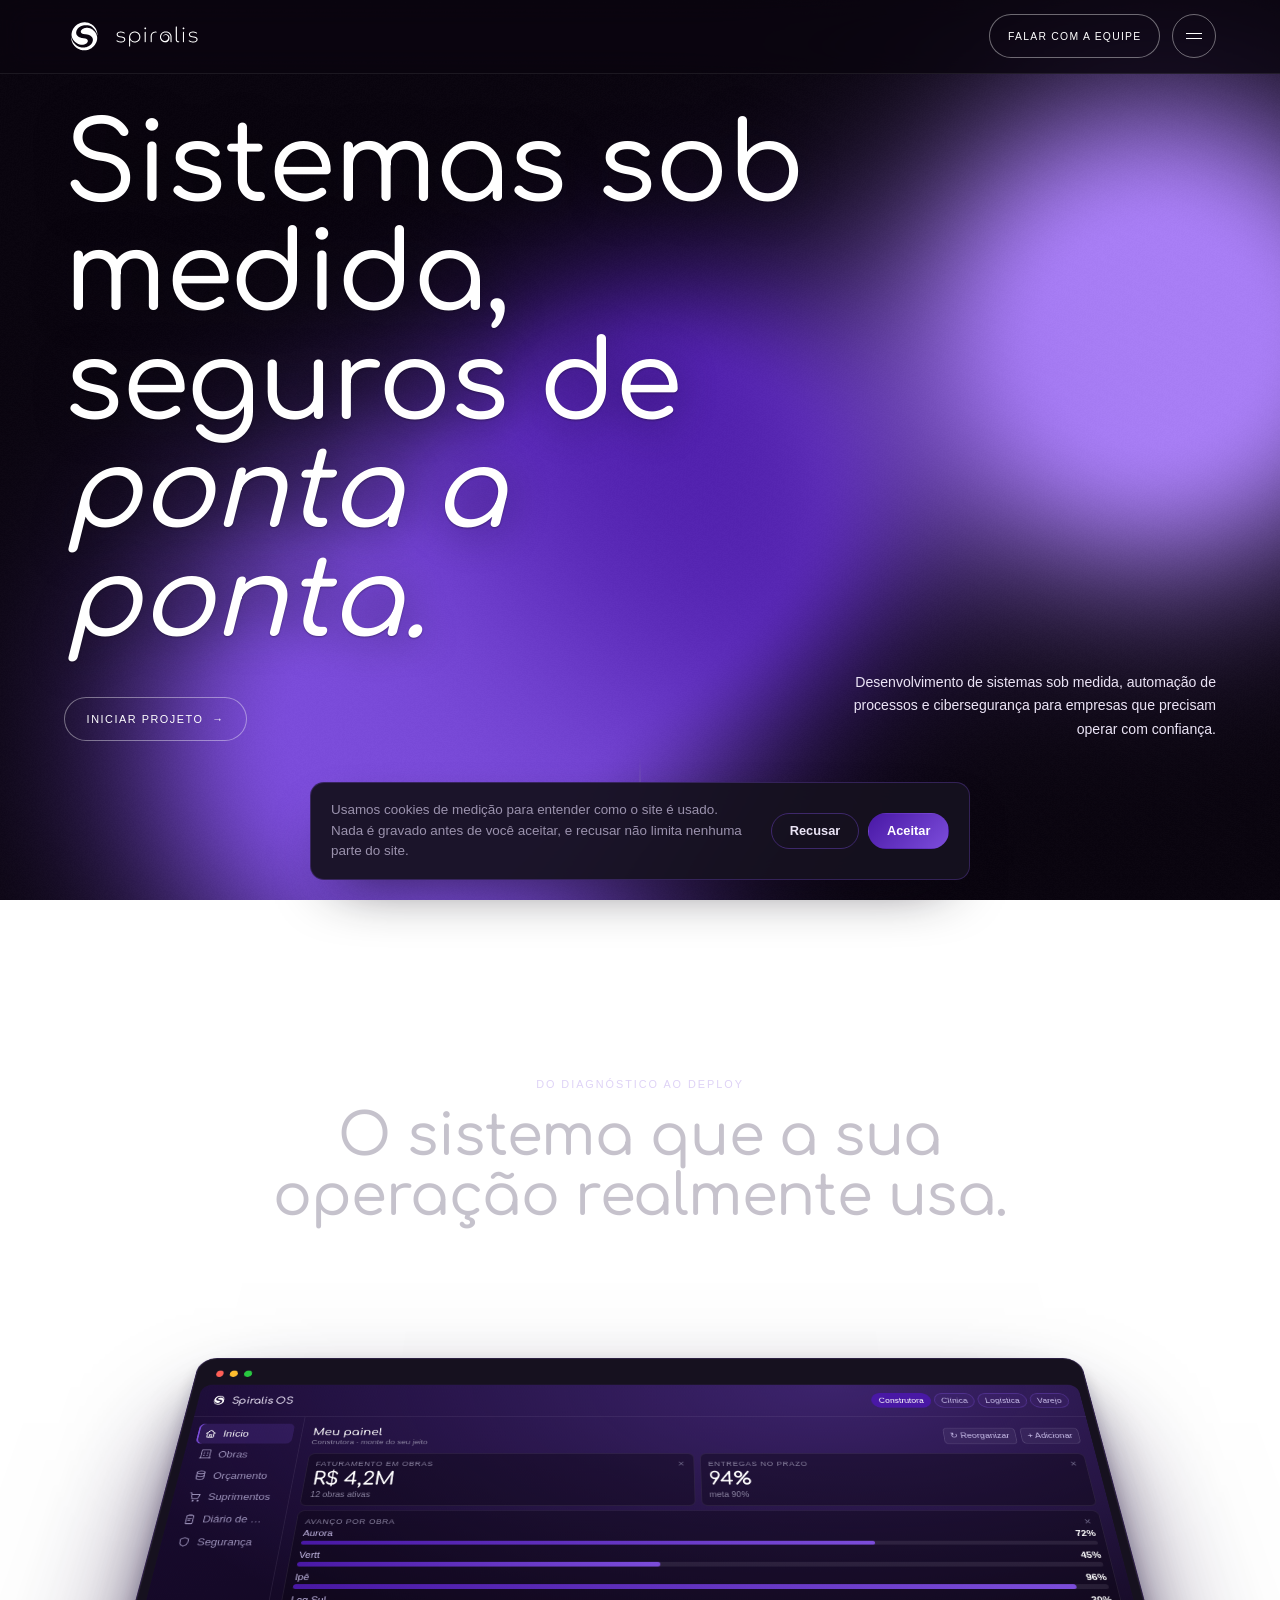
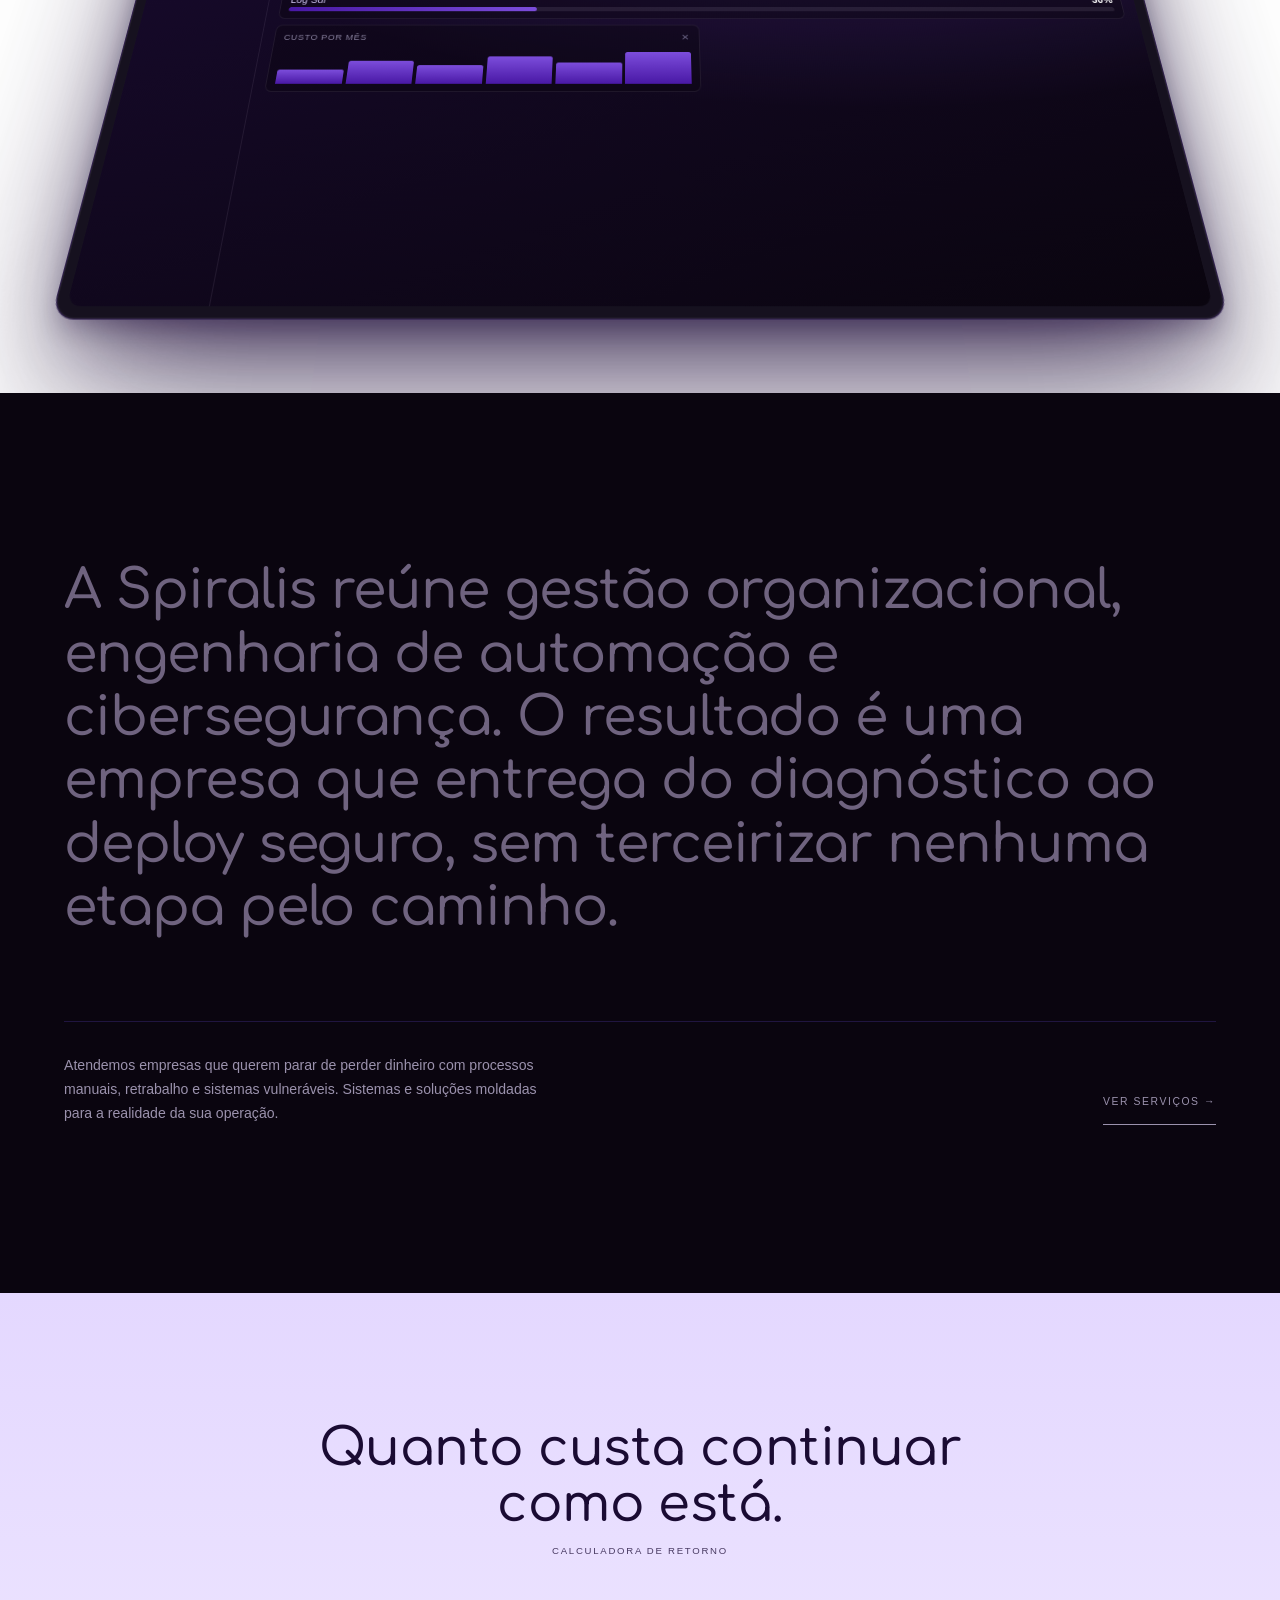
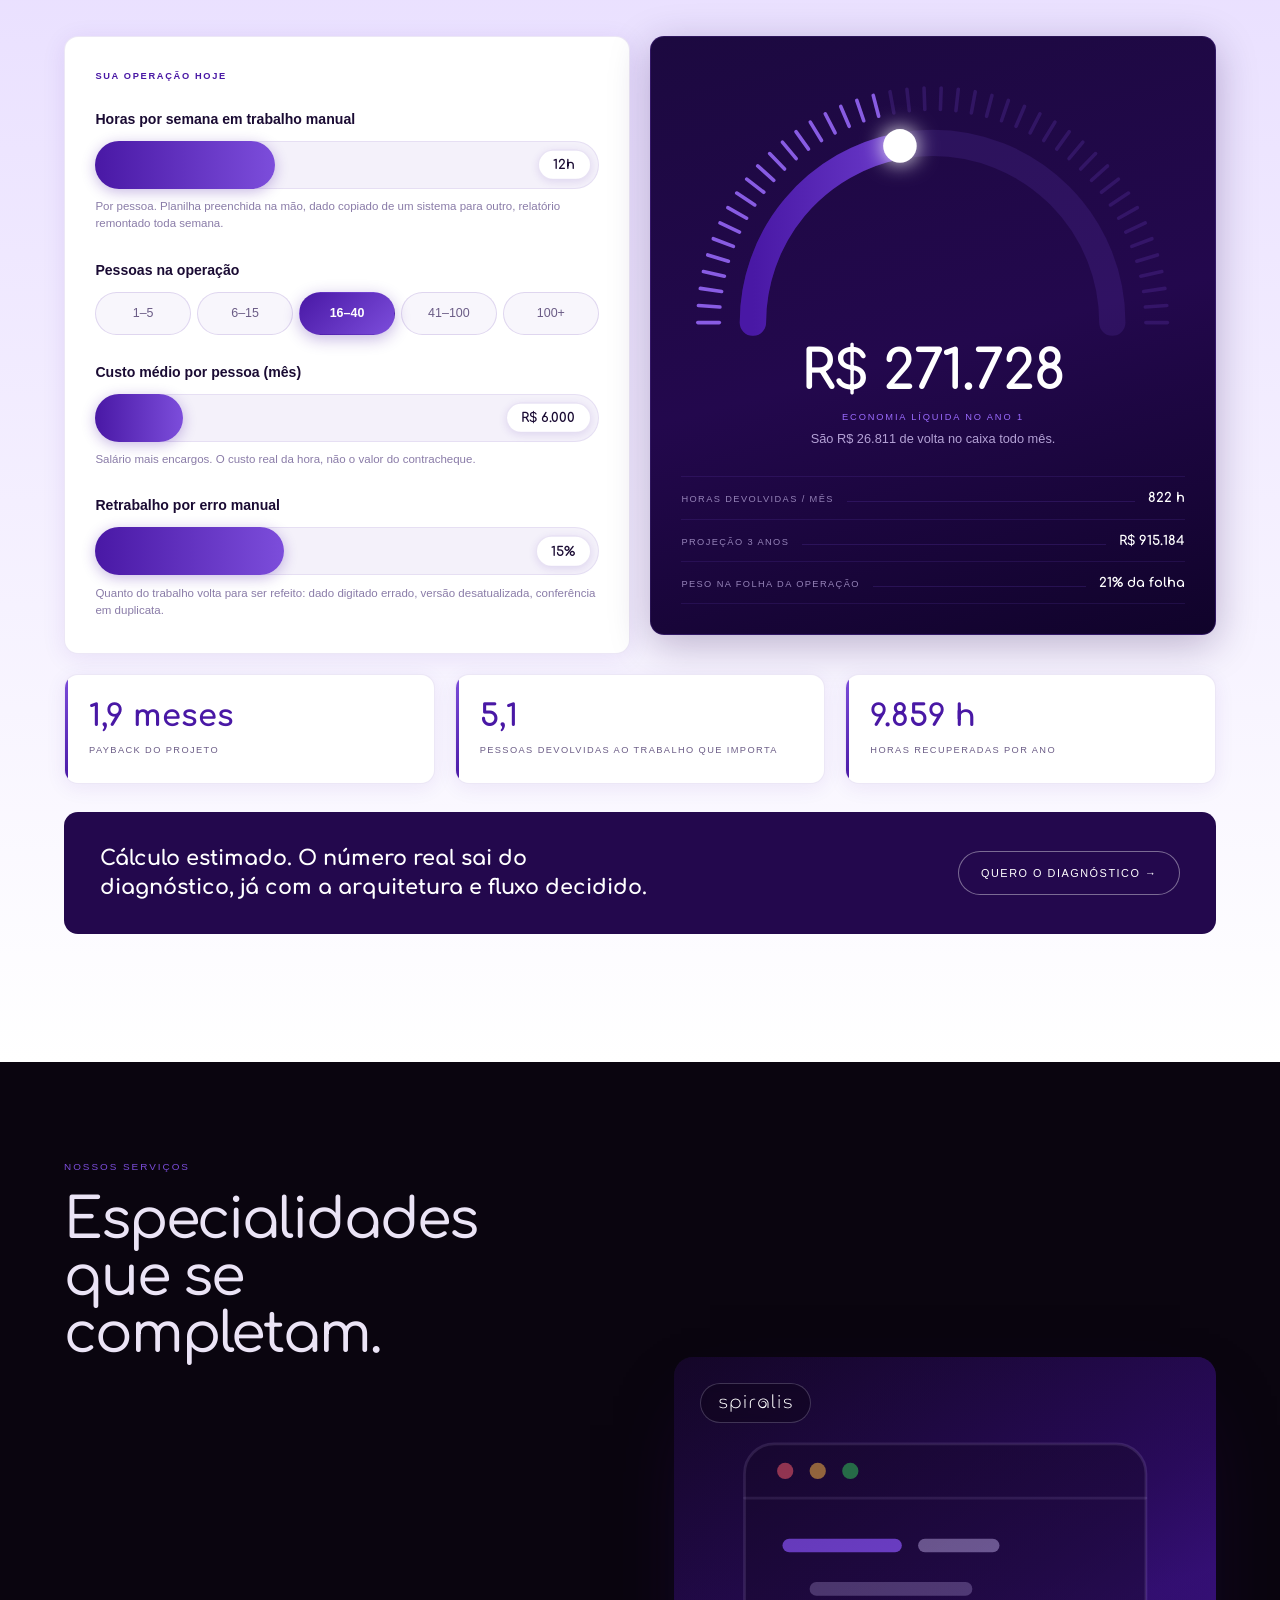
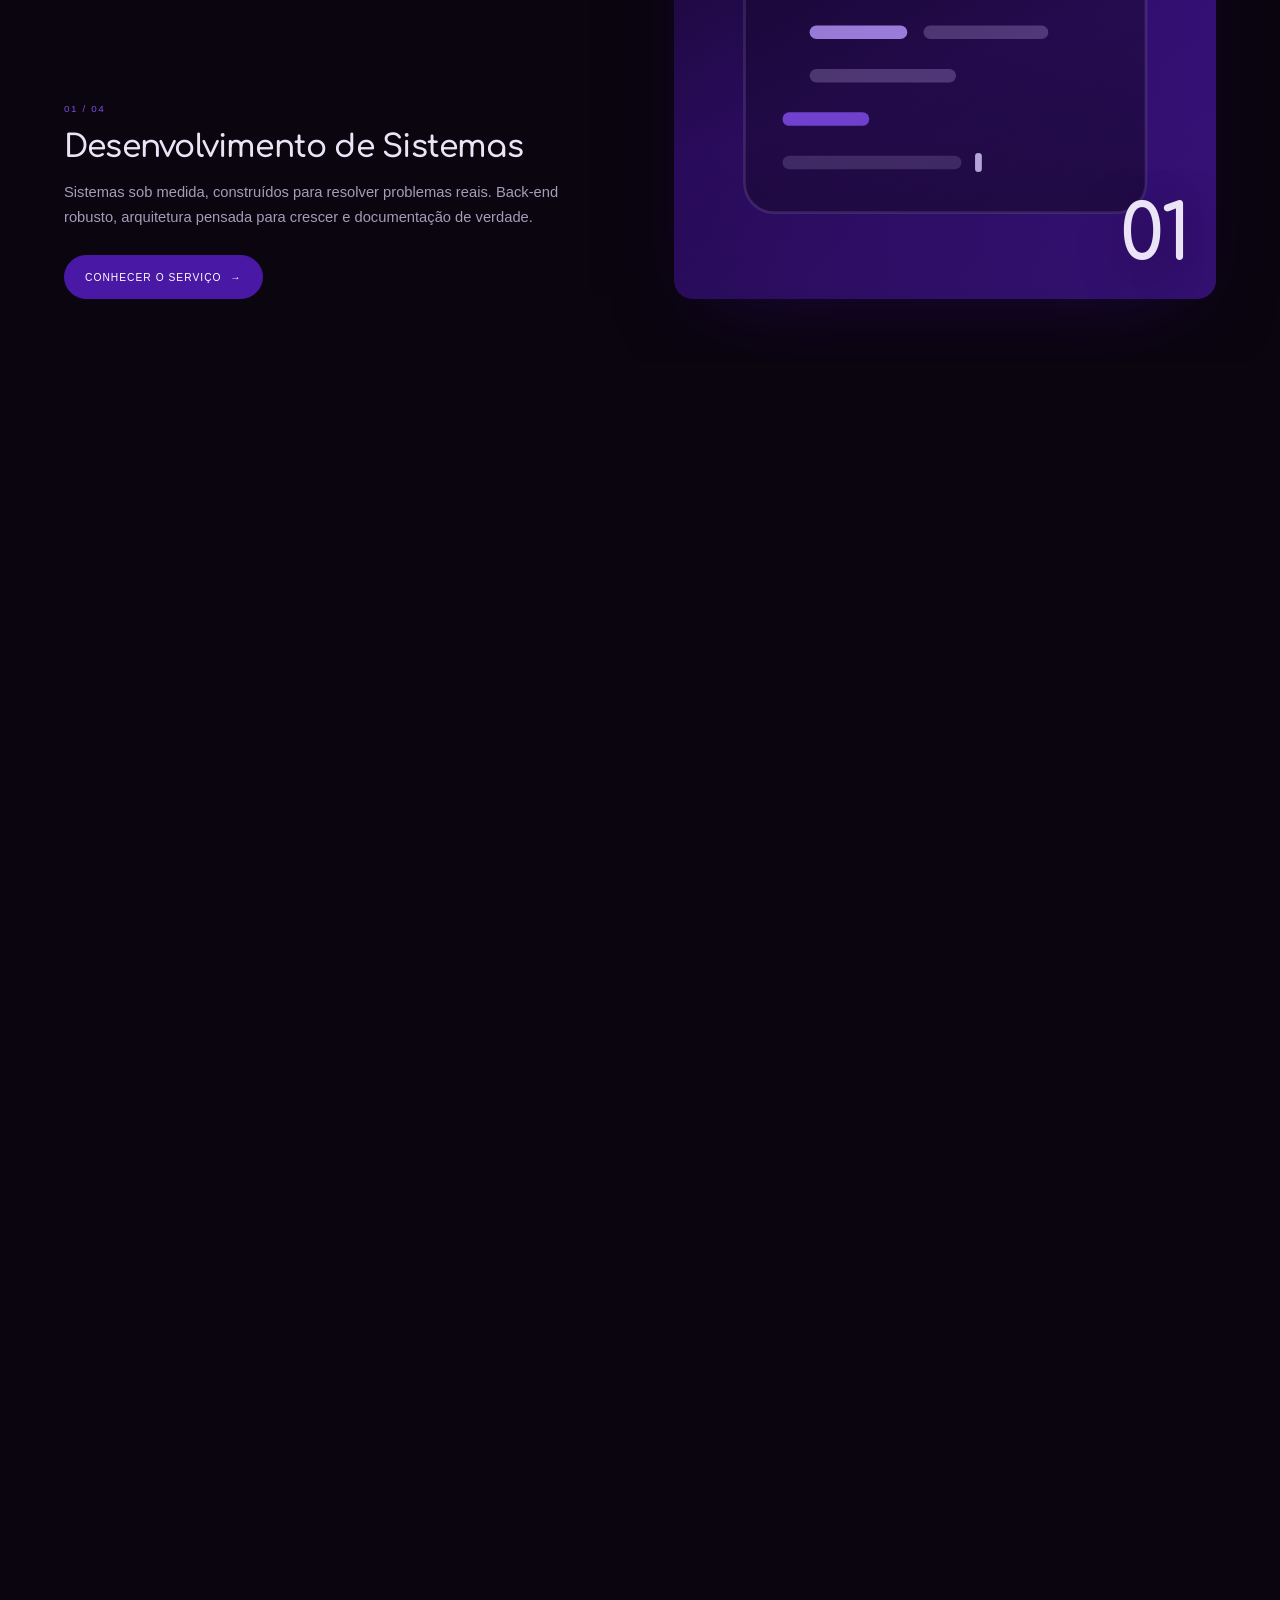
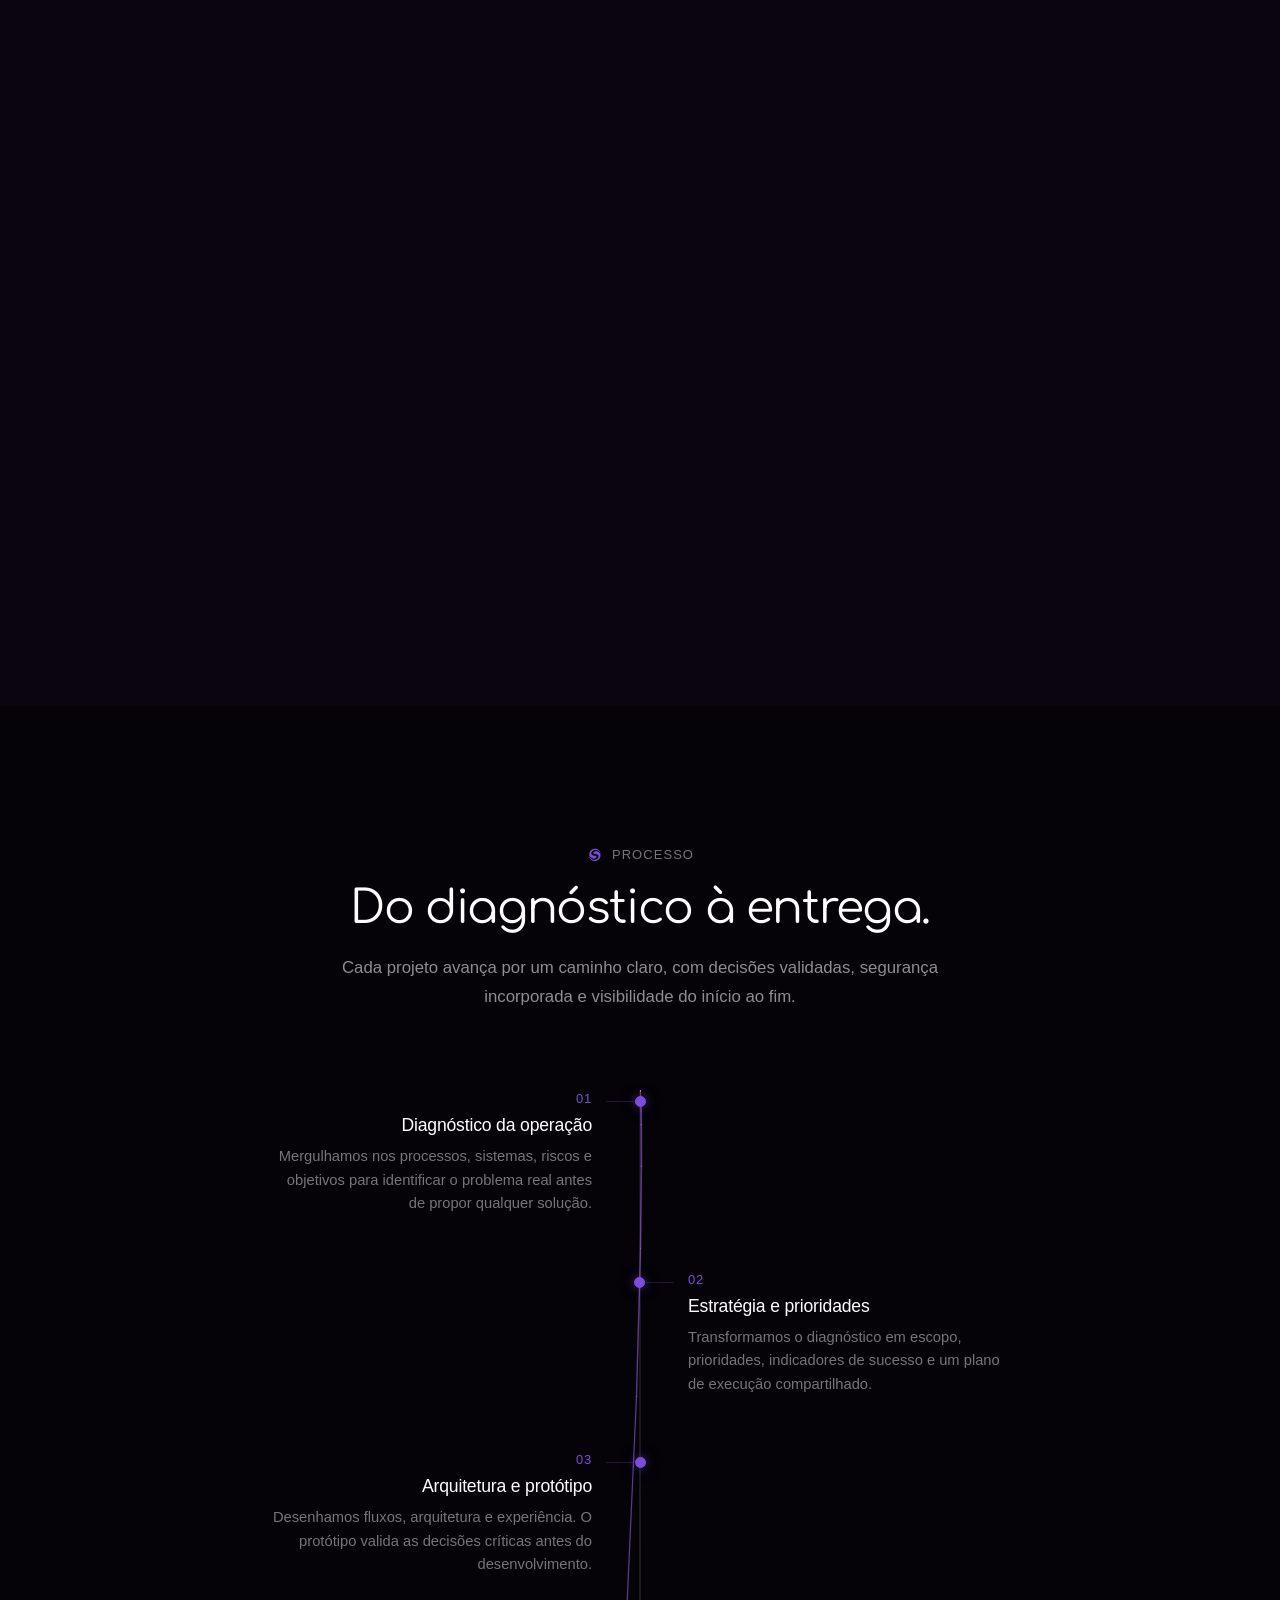
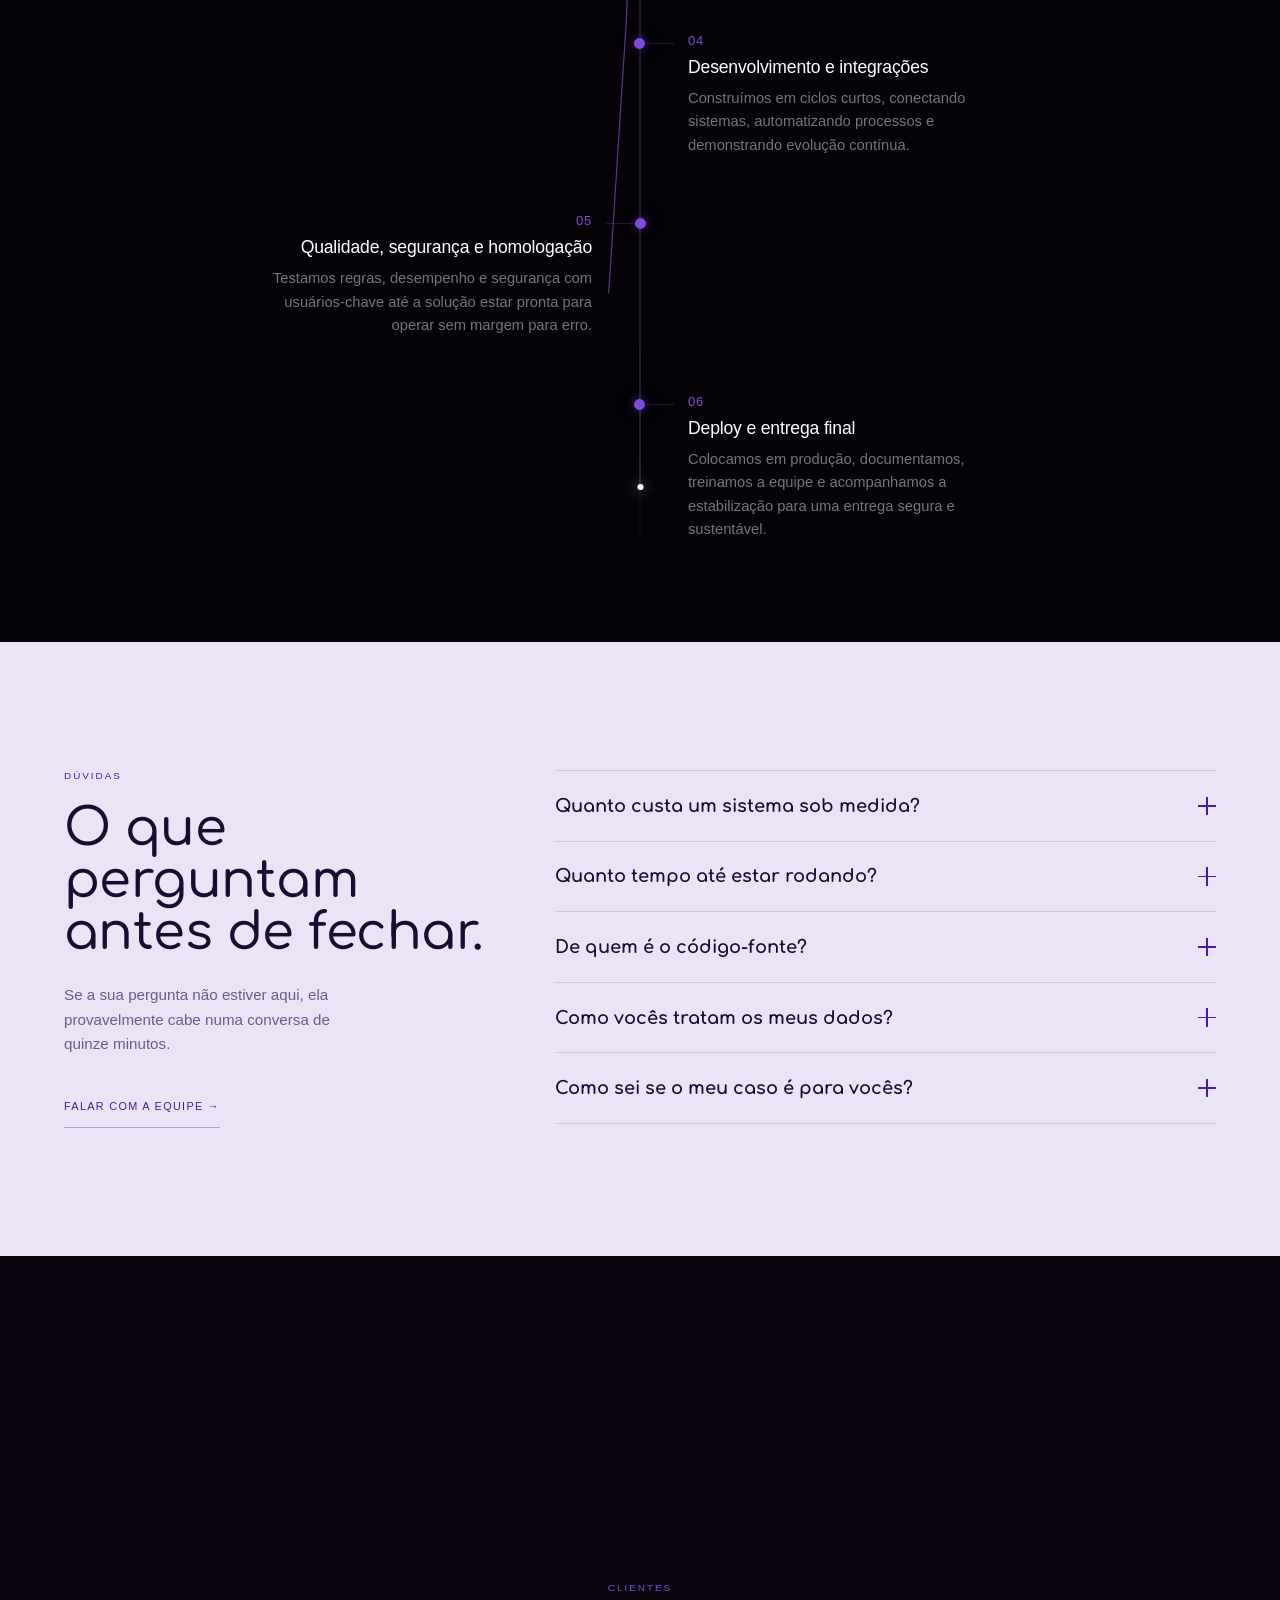
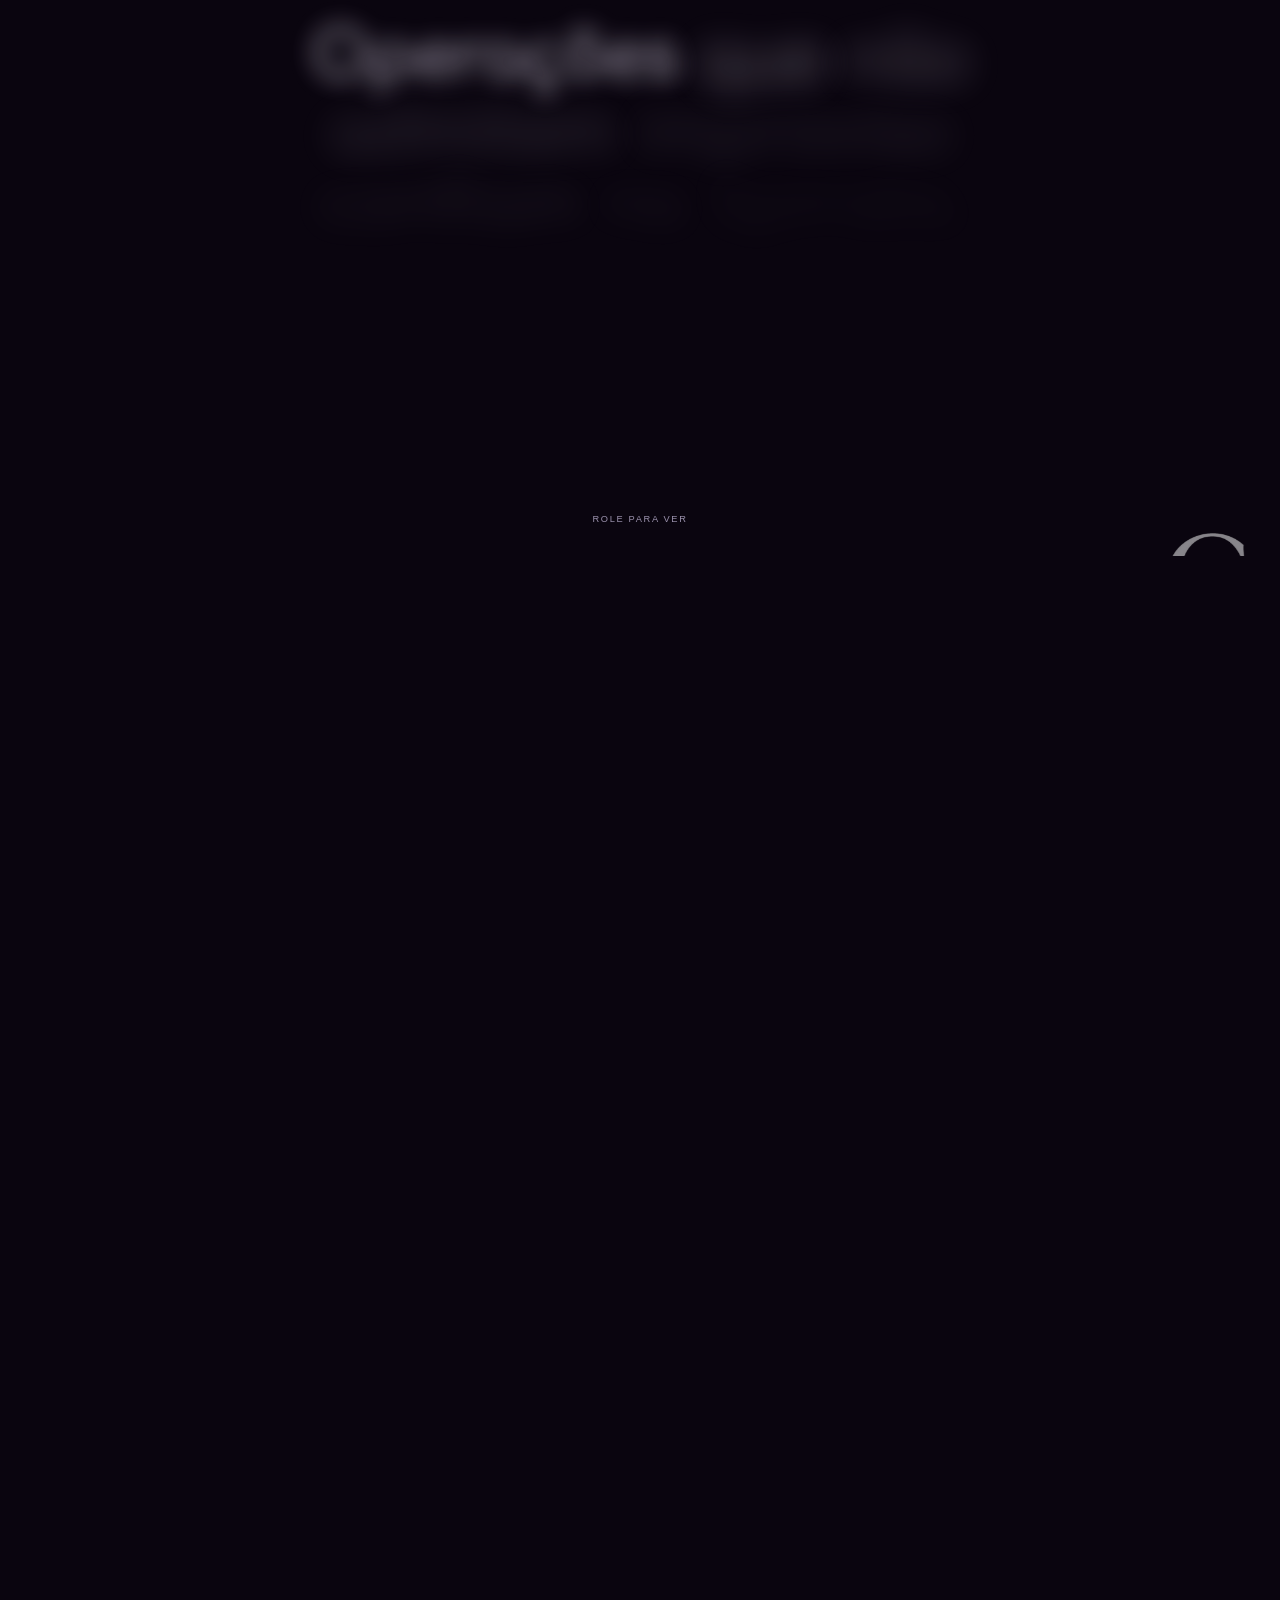
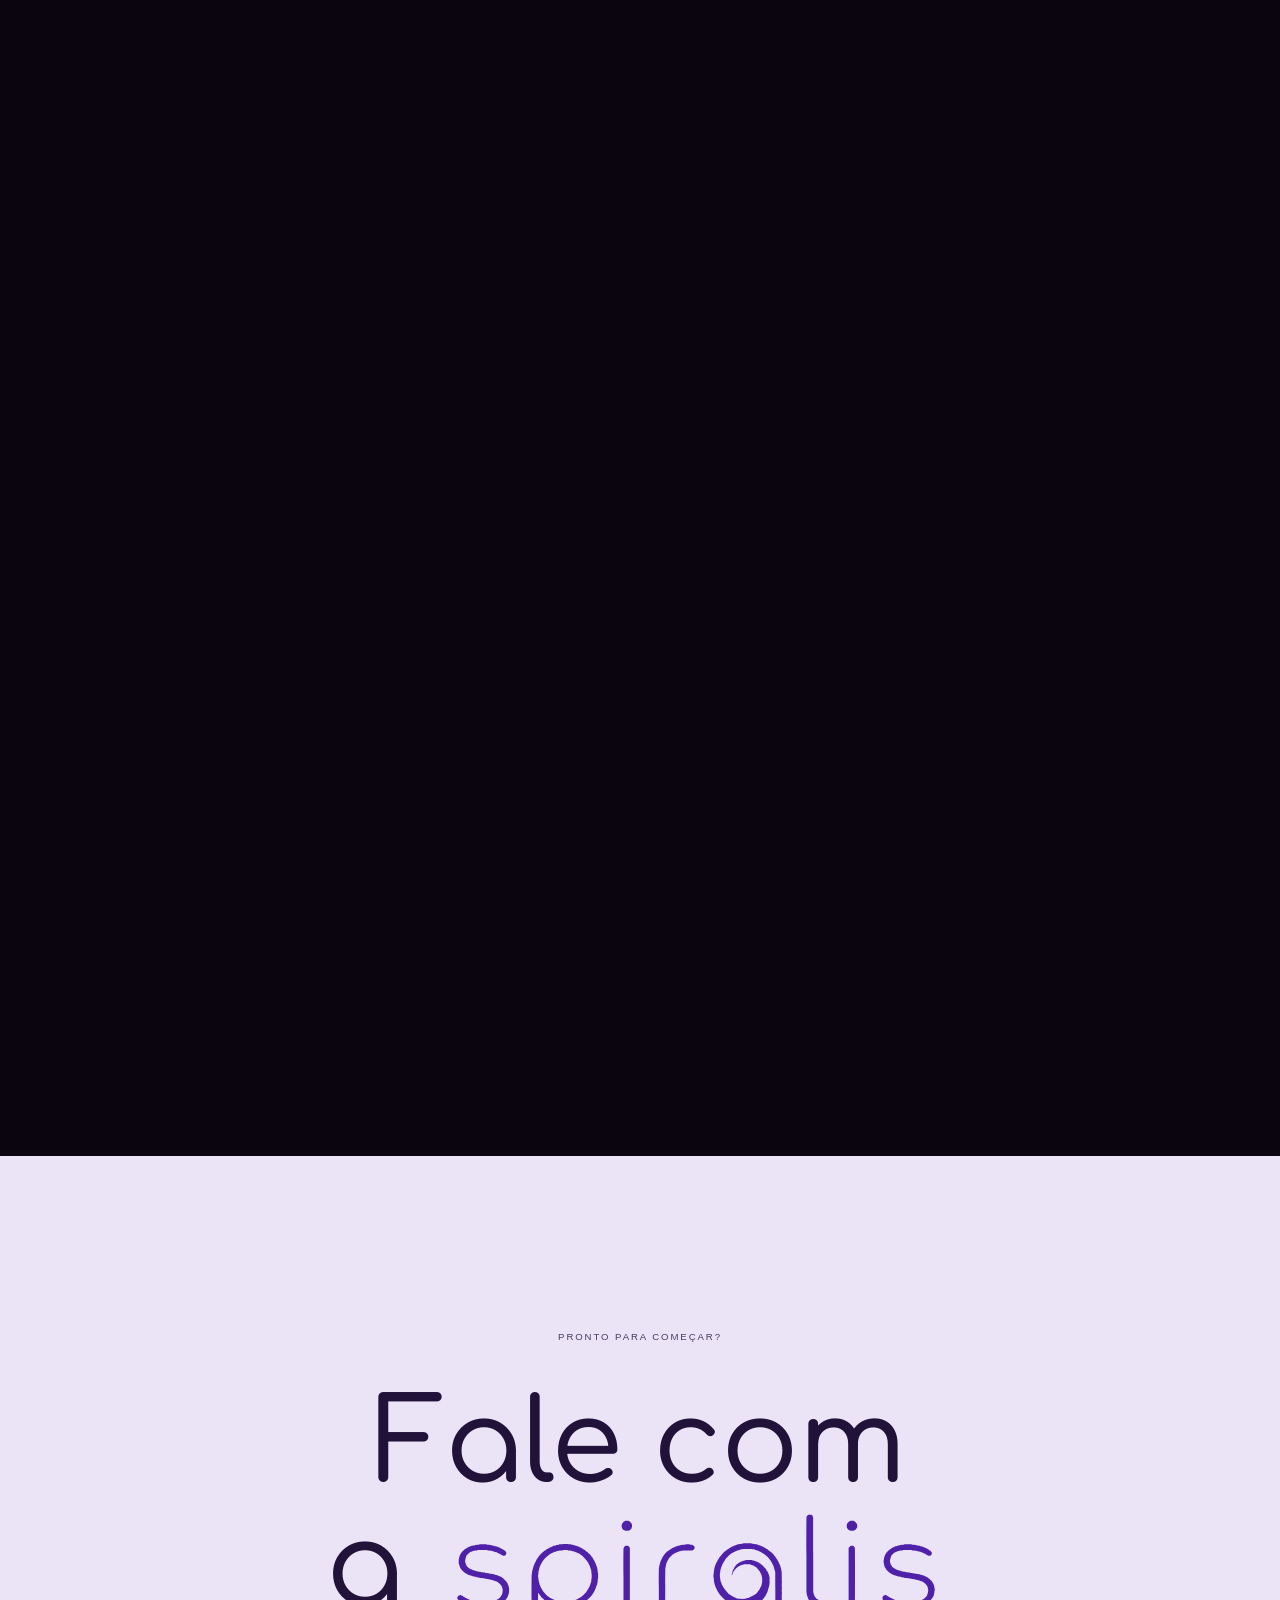
==== commit 3865a4f9: "feat: menu em painel e páginas de detalhe dos serviços Menu no estilo do madebykota.com: o botão vir" ====
--- a/index.html
+++ b/index.html
@@ -129,6 +129,7 @@
   <link rel="preconnect" href="https://fonts.gstatic.com" crossorigin>
   <link rel="preconnect" href="https://images.unsplash.com">
   <link href="https://fonts.googleapis.com/css2?family=Comfortaa:wght@300;400;500;600;700&display=swap" rel="stylesheet">
+  <link rel="stylesheet" href="menu.css">
   <script src="gsap.min.js"></script>
   <script src="ScrollTrigger.min.js"></script>
   <script src="ScrollToPlugin.min.js"></script>
@@ -290,7 +291,7 @@
     nav {
       position: fixed; top: 0; left: 0; right: 0;
       z-index: 1000; display: grid;
-      grid-template-columns: 1fr auto 1fr;
+      grid-template-columns: 1fr auto;
       align-items: center;
       min-height: 72px;
       padding: .9rem var(--gutter);
@@ -315,73 +316,21 @@
       justify-self: start;
     }
     .nav-logo .mark { width: 1.5em; height: 1.5em; }
-    .nav-links {
-      display: flex; align-items: center; justify-content: center; gap: 2rem;
-    }
-    .nav-links a {
-      font-family: var(--ff-mono); font-size: .68rem;
-      letter-spacing: .11em; text-transform: uppercase;
-      color: rgba(255,255,255,.7);
-      transition: color .2s ease;
-    }
-    .nav-links a:hover,
-    .nav-links a:focus-visible { color: white; }
     .nav-right {
       display: flex; gap: .75rem; align-items: center;
       justify-self: end;
     }
     /* .nav-pill herda o botão padrão; o ajuste de escala fica junto
        do bloco base, para não depender da ordem das regras. */
-    #nav-menu-toggle {
-      display: none;
-      width: 44px; height: 44px;
-      border: 1px solid rgba(255,255,255,.4);
-      border-radius: 50%;
-      background: none; color: currentColor;
-      align-items: center; justify-content: center;
-      flex-direction: column; gap: 4px;
-      cursor: pointer;
-    }
-    #nav-menu-toggle span {
-      display: block; width: 16px; height: 1px;
-      background: currentColor;
-      transition: transform .25s ease, opacity .2s ease;
-    }
-    #nav-menu-toggle[aria-expanded="true"] span:first-child { transform: translateY(2.5px) rotate(45deg); }
-    #nav-menu-toggle[aria-expanded="true"] span:last-child { transform: translateY(-2.5px) rotate(-45deg); }
-    .mobile-menu {
-      position: fixed; top: 72px; left: 0; right: 0;
-      z-index: 999;
-      display: grid; gap: .25rem;
-      padding: .75rem var(--gutter) 1rem;
-      background: rgba(10,5,15,.96);
-      border-bottom: 1px solid rgba(255,255,255,.1);
-      backdrop-filter: blur(16px);
-      transform: translateY(-120%);
-      opacity: 0; visibility: hidden;
-      transition: transform .3s var(--ease-soft), opacity .2s ease, visibility .2s;
-    }
-    .mobile-menu.open {
-      transform: translateY(0);
-      opacity: 1; visibility: visible;
-    }
-    .mobile-menu a {
-      padding: .85rem 0;
-      border-bottom: 1px solid rgba(255,255,255,.08);
-      font-family: var(--ff-mono); font-size: .75rem;
-      letter-spacing: .12em; text-transform: uppercase;
-    }
+    /* Botão e painel do menu: menu.css */
     nav.is-over-light {
       color: var(--ink-deep);
       background: rgba(255,255,255,.9);
       border-bottom-color: rgba(35,8,77,.12);
     }
-    nav.is-over-light .nav-logo,
-    nav.is-over-light .nav-links a { color: var(--ink-deep); }
+    nav.is-over-light .nav-logo { color: var(--ink-deep); }
     nav.is-over-light #nav-menu-toggle { border-color: rgba(35,8,77,.28); }
     nav.is-over-light .wordmark { filter: invert(1) brightness(.16); }
-    nav.is-over-light .nav-links a:hover,
-    nav.is-over-light .nav-links a:focus-visible { color: var(--violet); }
     /* Sobre seção clara a pílula inverte pelos tokens. Definir color ou
        background aqui venceria o hover do botão padrão por especificidade
        e mataria o wipe, então o ajuste é só de token. */
@@ -391,7 +340,6 @@
       --pill-fill:      var(--ink-deep);
       --pill-fill-text: #fff;
     }
-    body.menu-open { overflow: hidden; }
 
     /* ── HERO ────────────────────────────────────── */
     #hero-section {
@@ -2204,9 +2152,6 @@
     .sys-bar { flex: 1; background: linear-gradient(to top, var(--violet), var(--violet-400)); border-radius: .2em .2em 0 0; min-height: 6%; height: 0; transition: height .55s var(--ease-soft); }
 
     @media (max-width: 960px) {
-      nav { grid-template-columns: 1fr auto; }
-      .nav-links { display: none; }
-      #nav-menu-toggle { display: flex; }
     }
 
     @media (max-width: 480px) {
@@ -2224,7 +2169,6 @@
         line-height: 1.15;
         text-align: center;
       }
-      .mobile-menu { top: 68px; }
 
       #hero-section {
         min-height: 100dvh;
@@ -2361,25 +2305,40 @@
     </svg>
     <img class="wordmark" src="spiralis-wordmark.svg" alt="Spiralis">
   </a>
-  <div class="nav-links" aria-label="Navegação principal">
-    <a href="#sobre">Sobre</a>
-    <a href="#servicos">Serviços</a>
-    <a href="#processo">Processo</a>
-    <a href="#duvidas">Dúvidas</a>
-  </div>
   <div class="nav-right">
-    <button id="nav-menu-toggle" type="button" aria-expanded="false" aria-controls="mobile-menu" aria-label="Abrir menu">
+    <a href="#contato" class="nav-pill nav-cta">Falar com a equipe</a>
+    <button id="nav-menu-toggle" type="button" aria-expanded="false" aria-controls="site-menu" aria-label="Abrir menu">
       <span></span>
       <span></span>
     </button>
-    <a href="#contato" class="nav-pill nav-cta">Falar com a equipe</a>
   </div>
 </nav>
-<div class="mobile-menu" id="mobile-menu" aria-hidden="true" inert>
-  <a href="#sobre">Sobre</a>
-  <a href="#servicos">Serviços</a>
-  <a href="#processo">Processo</a>
-  <a href="#duvidas">Dúvidas</a>
+<div class="site-menu" id="site-menu" aria-hidden="true" inert>
+  <div class="sm-grid">
+    <div class="sm-col" role="navigation" aria-label="Navegação do site">
+      <p class="sm-label sm-in">Navegação</p>
+      <ul class="sm-list">
+        <li class="sm-in"><a class="sm-link" href="#hero-section"><span class="sm-txt" data-chars>Início</span><span class="sm-arr" aria-hidden="true">→</span></a></li>
+        <li class="sm-in"><a class="sm-link" href="#sobre"><span class="sm-txt" data-chars>Sobre</span><span class="sm-arr" aria-hidden="true">→</span></a></li>
+        <li class="sm-in"><a class="sm-link" href="#processo"><span class="sm-txt" data-chars>Processo</span><span class="sm-arr" aria-hidden="true">→</span></a></li>
+        <li class="sm-in"><a class="sm-link" href="#duvidas"><span class="sm-txt" data-chars>Dúvidas</span><span class="sm-arr" aria-hidden="true">→</span></a></li>
+        <li class="sm-in"><a class="sm-link" href="#contato"><span class="sm-txt" data-chars>Contato</span><span class="sm-arr" aria-hidden="true">→</span></a></li>
+      </ul>
+    </div>
+    <div class="sm-col" role="navigation" aria-label="Serviços">
+      <p class="sm-label sm-in">Serviços</p>
+      <ul class="sm-list">
+        <li class="sm-in"><a class="sm-link" href="/servicos/desenvolvimento-de-sistemas/"><span class="sm-num" aria-hidden="true">01</span><span class="sm-txt" data-chars>Desenvolvimento de Sistemas</span><span class="sm-arr" aria-hidden="true">→</span></a></li>
+        <li class="sm-in"><a class="sm-link" href="/servicos/automacoes-e-chatbots/"><span class="sm-num" aria-hidden="true">02</span><span class="sm-txt" data-chars>Automações e Chatbots</span><span class="sm-arr" aria-hidden="true">→</span></a></li>
+        <li class="sm-in"><a class="sm-link" href="/servicos/integracao-de-sistemas/"><span class="sm-num" aria-hidden="true">03</span><span class="sm-txt" data-chars>Integração de Sistemas</span><span class="sm-arr" aria-hidden="true">→</span></a></li>
+        <li class="sm-in"><a class="sm-link" href="/servicos/ciberseguranca/"><span class="sm-num" aria-hidden="true">04</span><span class="sm-txt" data-chars>Cibersegurança</span><span class="sm-arr" aria-hidden="true">→</span></a></li>
+      </ul>
+    </div>
+  </div>
+  <div class="sm-foot sm-in">
+    <a href="mailto:contato@spiraliscompany.com.br">contato@spiraliscompany.com.br</a>
+    <a href="https://wa.me/5548991800311?text=Ol%C3%A1%2C%20vim%20pelo%20site%20da%20Spiralis%20e%20gostaria%20de%20conversar%20sobre%20um%20projeto." target="_blank" rel="noopener noreferrer">WhatsApp (48) 99180-0311</a>
+  </div>
 </div>
 
 <main id="conteudo">
@@ -2592,7 +2551,7 @@
           <span class="svc-index">01 / 04</span>
           <h3 class="svc-title">Desenvolvimento de Sistemas</h3>
           <p class="svc-desc">Sistemas sob medida, construídos para resolver problemas reais. Back-end robusto, arquitetura pensada para crescer e documentação de verdade.</p>
-          <a href="#contato" class="svc-link">Falar sobre sistemas <span aria-hidden="true">→</span></a>
+          <a href="/servicos/desenvolvimento-de-sistemas/" class="svc-link">Conhecer o serviço <span aria-hidden="true">→</span></a>
         </div>
         <figure class="svc-media" aria-label="Desenvolvimento de Sistemas">
           <div class="svc-img-bg s1"></div>
@@ -2627,7 +2586,7 @@
           <span class="svc-index">02 / 04</span>
           <h3 class="svc-title">Automações e Chatbots</h3>
           <p class="svc-desc">Fluxos automatizados, chatbots com IA e atendimento que funciona 24/7. Menos retrabalho, resposta imediata e sua equipe focada no que importa.</p>
-          <a href="#contato" class="svc-link">Falar sobre automação <span aria-hidden="true">→</span></a>
+          <a href="/servicos/automacoes-e-chatbots/" class="svc-link">Conhecer o serviço <span aria-hidden="true">→</span></a>
         </div>
         <figure class="svc-media" aria-label="Automações e Chatbots">
           <div class="svc-img-bg s2"></div>
@@ -2666,7 +2625,7 @@
           <span class="svc-index">03 / 04</span>
           <h3 class="svc-title">Integração de Sistemas</h3>
           <p class="svc-desc">ERP, CRM, APIs externas e internas: conectamos tudo. Nenhum dado perdido entre sistemas, nenhum processo manual de sincronização.</p>
-          <a href="#contato" class="svc-link">Falar sobre integrações <span aria-hidden="true">→</span></a>
+          <a href="/servicos/integracao-de-sistemas/" class="svc-link">Conhecer o serviço <span aria-hidden="true">→</span></a>
         </div>
         <figure class="svc-media" aria-label="Integração de Sistemas">
           <div class="svc-img-bg s3"></div>
@@ -2716,7 +2675,7 @@
           <span class="svc-index">04 / 04</span>
           <h3 class="svc-title">Cibersegurança</h3>
           <p class="svc-desc">Pentest, hardening de infraestrutura e monitoramento contínuo. Segurança não é feature opcional. É a fundação de toda entrega Spiralis.</p>
-          <a href="#contato" class="svc-link">Falar sobre segurança <span aria-hidden="true">→</span></a>
+          <a href="/servicos/ciberseguranca/" class="svc-link">Conhecer o serviço <span aria-hidden="true">→</span></a>
         </div>
         <figure class="svc-media" aria-label="Cibersegurança">
           <div class="svc-img-bg s4"></div>
@@ -3026,10 +2985,10 @@
     <div class="footer-col">
       <h2 class="footer-col-title">Serviços</h2>
       <ul>
-        <li><a href="#servicos">Desenvolvimento de Sistemas</a></li>
-        <li><a href="#servicos">Automações e Chatbots</a></li>
-        <li><a href="#servicos">Integração de Sistemas</a></li>
-        <li><a href="#servicos">Cibersegurança</a></li>
+        <li><a href="/servicos/desenvolvimento-de-sistemas/">Desenvolvimento de Sistemas</a></li>
+        <li><a href="/servicos/automacoes-e-chatbots/">Automações e Chatbots</a></li>
+        <li><a href="/servicos/integracao-de-sistemas/">Integração de Sistemas</a></li>
+        <li><a href="/servicos/ciberseguranca/">Cibersegurança</a></li>
       </ul>
     </div>
 
@@ -4157,36 +4116,8 @@
 })();
 </script>
 
-<!-- Mobile navigation -->
-<script>
-(function(){
-  var toggle = document.getElementById('nav-menu-toggle');
-  var menu = document.getElementById('mobile-menu');
-  if(!toggle || !menu) return;
-
-  function setOpen(open){
-    toggle.setAttribute('aria-expanded', String(open));
-    toggle.setAttribute('aria-label', open ? 'Fechar menu' : 'Abrir menu');
-    menu.setAttribute('aria-hidden', String(!open));
-    menu.inert = !open;
-    menu.classList.toggle('open', open);
-    document.body.classList.toggle('menu-open', open);
-  }
-
-  toggle.addEventListener('click', function(){
-    setOpen(toggle.getAttribute('aria-expanded') !== 'true');
-  });
-  menu.querySelectorAll('a').forEach(function(link){
-    link.addEventListener('click', function(){ setOpen(false); });
-  });
-  document.addEventListener('keydown', function(event){
-    if(event.key === 'Escape') setOpen(false);
-  });
-  window.addEventListener('resize', function(){
-    if(window.innerWidth > 960) setOpen(false);
-  });
-})();
-</script>
+<!-- Menu (botão, painel e efeitos): menu.js -->
+<script src="menu.js"></script>
 
 <!-- ══════════════ CALCULADORA DE RETORNO ══════════════ -->
 <script>
--- a/menu.css
+++ b/menu.css
@@ -0,0 +1,166 @@
+/* ══════════════ MENU ══════════════
+   Painel de vidro que desce abaixo da nav, compartilhado pela home e pelas
+   páginas de serviço. Depende dos tokens do :root de cada página (--violet-*,
+   --ff-*, --ease-*, --gutter).
+
+   Abrir: o painel desce e acende a partir do topo, e os links
+   entram em cascata, saindo do desfoque. Hover: cada letra do link pulsa um
+   desfoque curto, em sequência da esquerda para a direita. As letras são
+   embrulhadas em span pelo menu.js; sem JS o link continua texto comum. */
+
+#nav-menu-toggle {
+  display: flex;
+  width: 44px; height: 44px;
+  border: 1px solid rgba(255,255,255,.4);
+  border-radius: 50%;
+  background: none; color: currentColor;
+  align-items: center; justify-content: center;
+  flex-direction: column; gap: 4px;
+  cursor: pointer;
+  transition: border-color .25s ease, background-color .25s ease;
+}
+#nav-menu-toggle:hover { background-color: rgba(255,255,255,.08); }
+#nav-menu-toggle span {
+  display: block; width: 16px; height: 1px;
+  background: currentColor;
+  transition: transform .45s var(--ease-expo);
+}
+#nav-menu-toggle[aria-expanded="true"] span:first-child { transform: translateY(2.5px) rotate(45deg); }
+#nav-menu-toggle[aria-expanded="true"] span:last-child  { transform: translateY(-2.5px) rotate(-45deg); }
+
+.site-menu {
+  --menu-top: 84px;
+  position: fixed;
+  top: var(--menu-top);
+  left: clamp(.75rem, 2vw, 1.5rem);
+  right: clamp(.75rem, 2vw, 1.5rem);
+  z-index: 999;
+  max-height: calc(100dvh - var(--menu-top) - 1rem);
+  overflow-y: auto;
+  overscroll-behavior: contain;
+  scrollbar-width: none;
+  padding: clamp(1.5rem, 3vw, 2.5rem);
+  color: #fff;
+  background: rgba(10,5,15,.62);
+  border: 1px solid rgba(255,255,255,.09);
+  border-radius: 24px;
+  backdrop-filter: blur(28px) saturate(140%);
+  -webkit-backdrop-filter: blur(28px) saturate(140%);
+  /* Revelação por transform/opacity. clip-path fica de fora de propósito:
+     junto com backdrop-filter o Chromium deixa de pintar o painel inteiro. */
+  opacity: 0;
+  transform: translateY(-14px) scale(.985);
+  transform-origin: 50% 0;
+  visibility: hidden;
+  transition:
+    opacity .3s ease,
+    transform .45s var(--ease-expo),
+    visibility 0s linear .45s;
+}
+.site-menu.open {
+  opacity: 1;
+  transform: none;
+  visibility: visible;
+  transition:
+    opacity .35s ease,
+    transform .7s var(--ease-soft),
+    visibility 0s;
+}
+
+.sm-grid {
+  display: grid;
+  grid-template-columns: minmax(0, 1fr) minmax(0, 1.35fr);
+  gap: 1rem clamp(2rem, 6vw, 6rem);
+}
+.sm-label {
+  margin-bottom: .6rem;
+  font-family: var(--ff-mono); font-size: .62rem; font-weight: 600;
+  letter-spacing: .2em; text-transform: uppercase;
+  color: var(--violet-400);
+}
+.sm-list { list-style: none; }
+.sm-list li { border-bottom: 1px solid rgba(255,255,255,.06); }
+.sm-link {
+  display: flex; align-items: center; gap: 1rem;
+  min-height: 64px;
+  font-family: var(--ff-body); font-weight: 400;
+  font-size: clamp(1.15rem, 1.9vw, 1.6rem);
+  letter-spacing: -.01em; line-height: 1.15;
+  color: rgba(255,255,255,.92);
+  transition: color .25s ease;
+}
+.sm-link:hover, .sm-link:focus-visible,
+.sm-link[aria-current="page"] { color: #fff; }
+.sm-num {
+  flex: none; width: 2ch;
+  font-family: var(--ff-mono); font-size: .68rem;
+  letter-spacing: .1em; color: var(--text-dim, #9B92AD);
+}
+.sm-txt { flex: 1; }
+.sm-arr {
+  flex: none;
+  font-size: .9em; color: var(--violet-400);
+  opacity: 0; transform: translateX(-8px);
+  transition: opacity .3s ease, transform .45s var(--ease-soft);
+}
+.sm-link:hover .sm-arr,
+.sm-link:focus-visible .sm-arr,
+.sm-link[aria-current="page"] .sm-arr { opacity: 1; transform: none; }
+
+.sm-foot {
+  display: flex; flex-wrap: wrap; align-items: center;
+  gap: .25rem 1.5rem;
+  margin-top: 1.5rem;
+}
+.sm-foot a {
+  display: inline-flex; align-items: center; min-height: 34px;
+  font-family: var(--ff-mono); font-size: .72rem;
+  letter-spacing: .04em; color: rgba(255,255,255,.62);
+  transition: color .2s ease;
+}
+.sm-foot a:hover, .sm-foot a:focus-visible { color: #fff; }
+
+/* Cascata de entrada: cada item recebe --i pelo menu.js */
+.site-menu .sm-in {
+  opacity: 0;
+  filter: blur(6px);
+  transform: translateY(14px);
+  transition: opacity .2s ease, filter .2s ease, transform .2s ease;
+}
+.site-menu.open .sm-in {
+  opacity: 1; filter: blur(0); transform: none;
+  transition:
+    opacity .6s ease,
+    filter .6s ease,
+    transform .7s var(--ease-soft);
+  transition-delay: calc(.12s + var(--i, 0) * .045s);
+}
+
+/* Desfoque por letra no hover (mesma curva do efeito de referência) */
+.char-blur { display: inline-block; filter: blur(0); white-space: pre; }
+.is-char-hovering .char-blur {
+  animation: charBlurPulse .2s;
+  animation-delay: calc(var(--ci) * .035s);
+}
+@keyframes charBlurPulse {
+  0%   { filter: blur(0);   animation-timing-function: cubic-bezier(.25,.46,.45,.94); }
+  50%  { filter: blur(2px); animation-timing-function: cubic-bezier(.25,.46,.45,.94); }
+  100% { filter: blur(0); }
+}
+
+body.menu-open { overflow: hidden; }
+
+@media (max-width: 760px) {
+  .sm-grid { grid-template-columns: 1fr; gap: 1.75rem; }
+  .sm-link { min-height: 56px; }
+}
+@media (max-width: 480px) {
+  .site-menu { --menu-top: 76px; }
+}
+
+/* Só com data-motion="sistema" (ver comentário no topo do index.html) */
+@media (prefers-reduced-motion: reduce) {
+  html[data-motion="sistema"] .site-menu,
+  html[data-motion="sistema"] .site-menu .sm-in { transition-duration: 0s !important; transition-delay: 0s !important; }
+  html[data-motion="sistema"] .is-char-hovering .char-blur { animation: none; }
+}
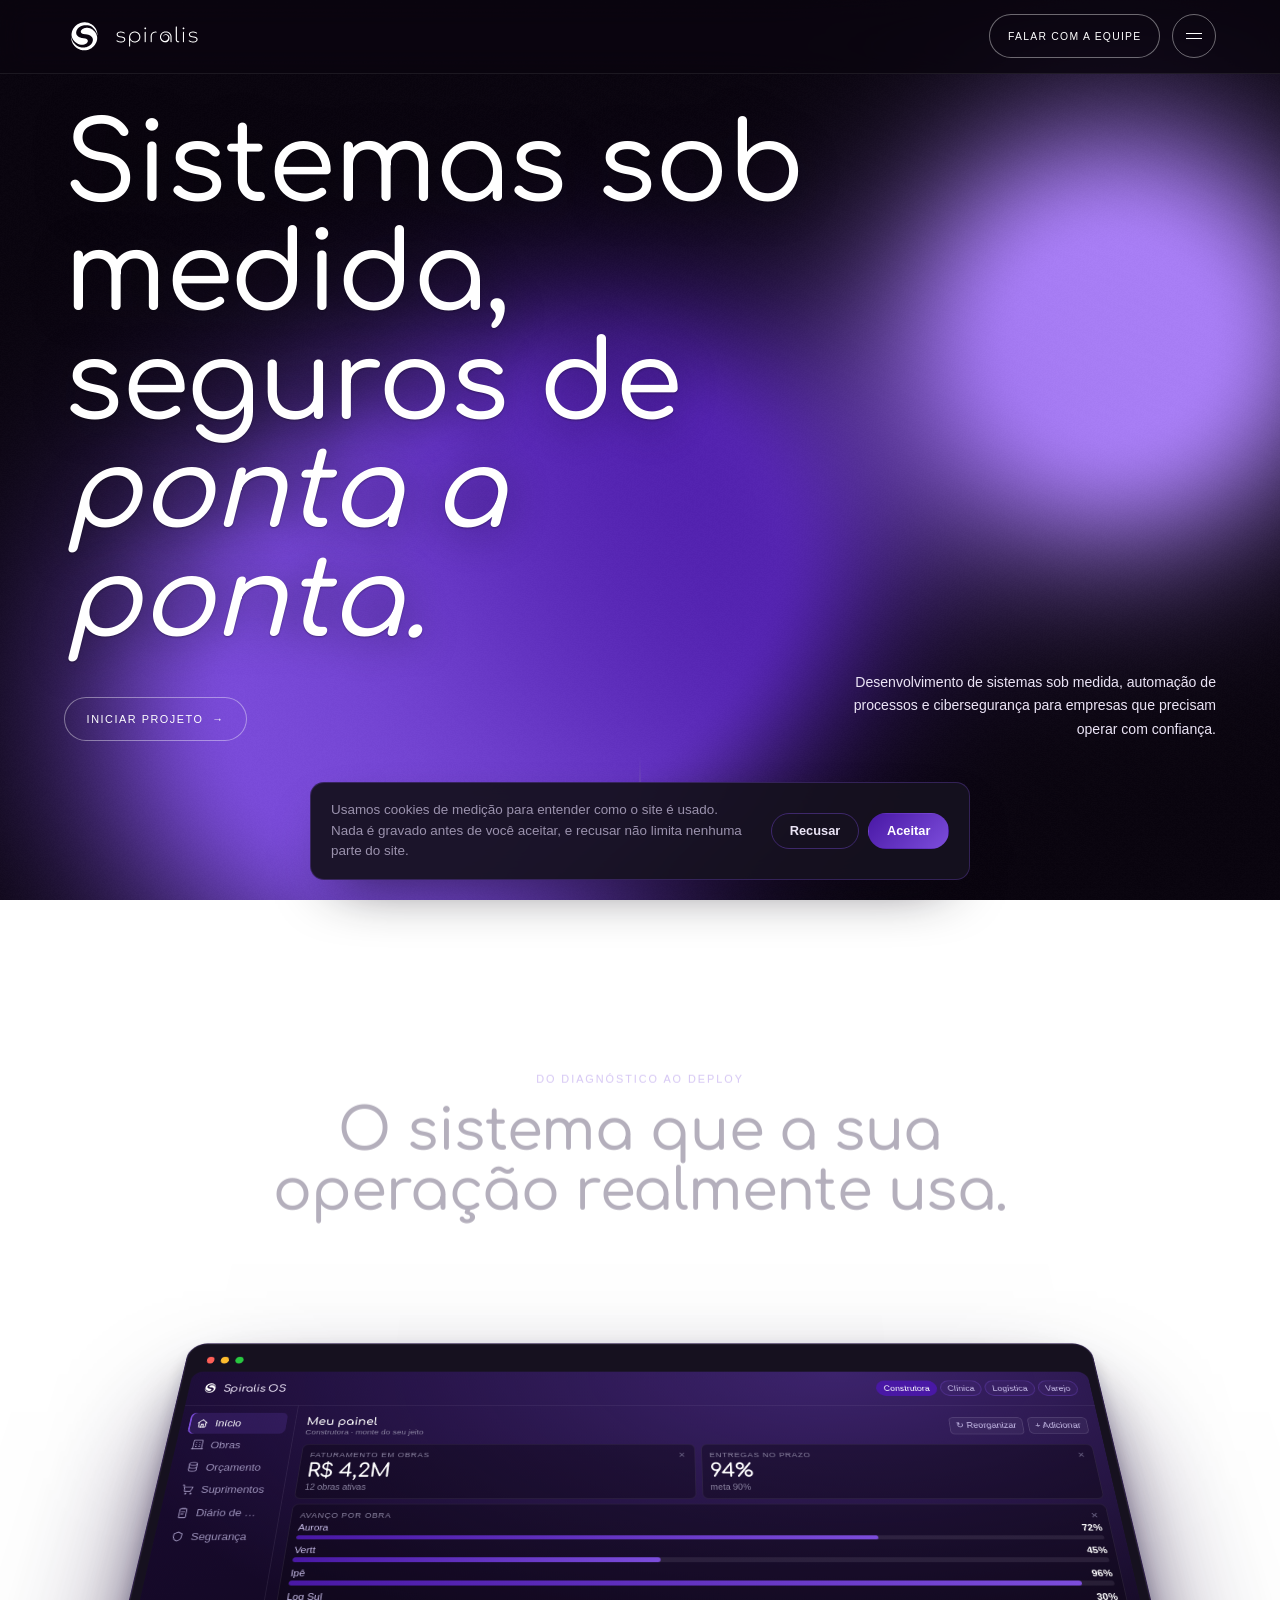
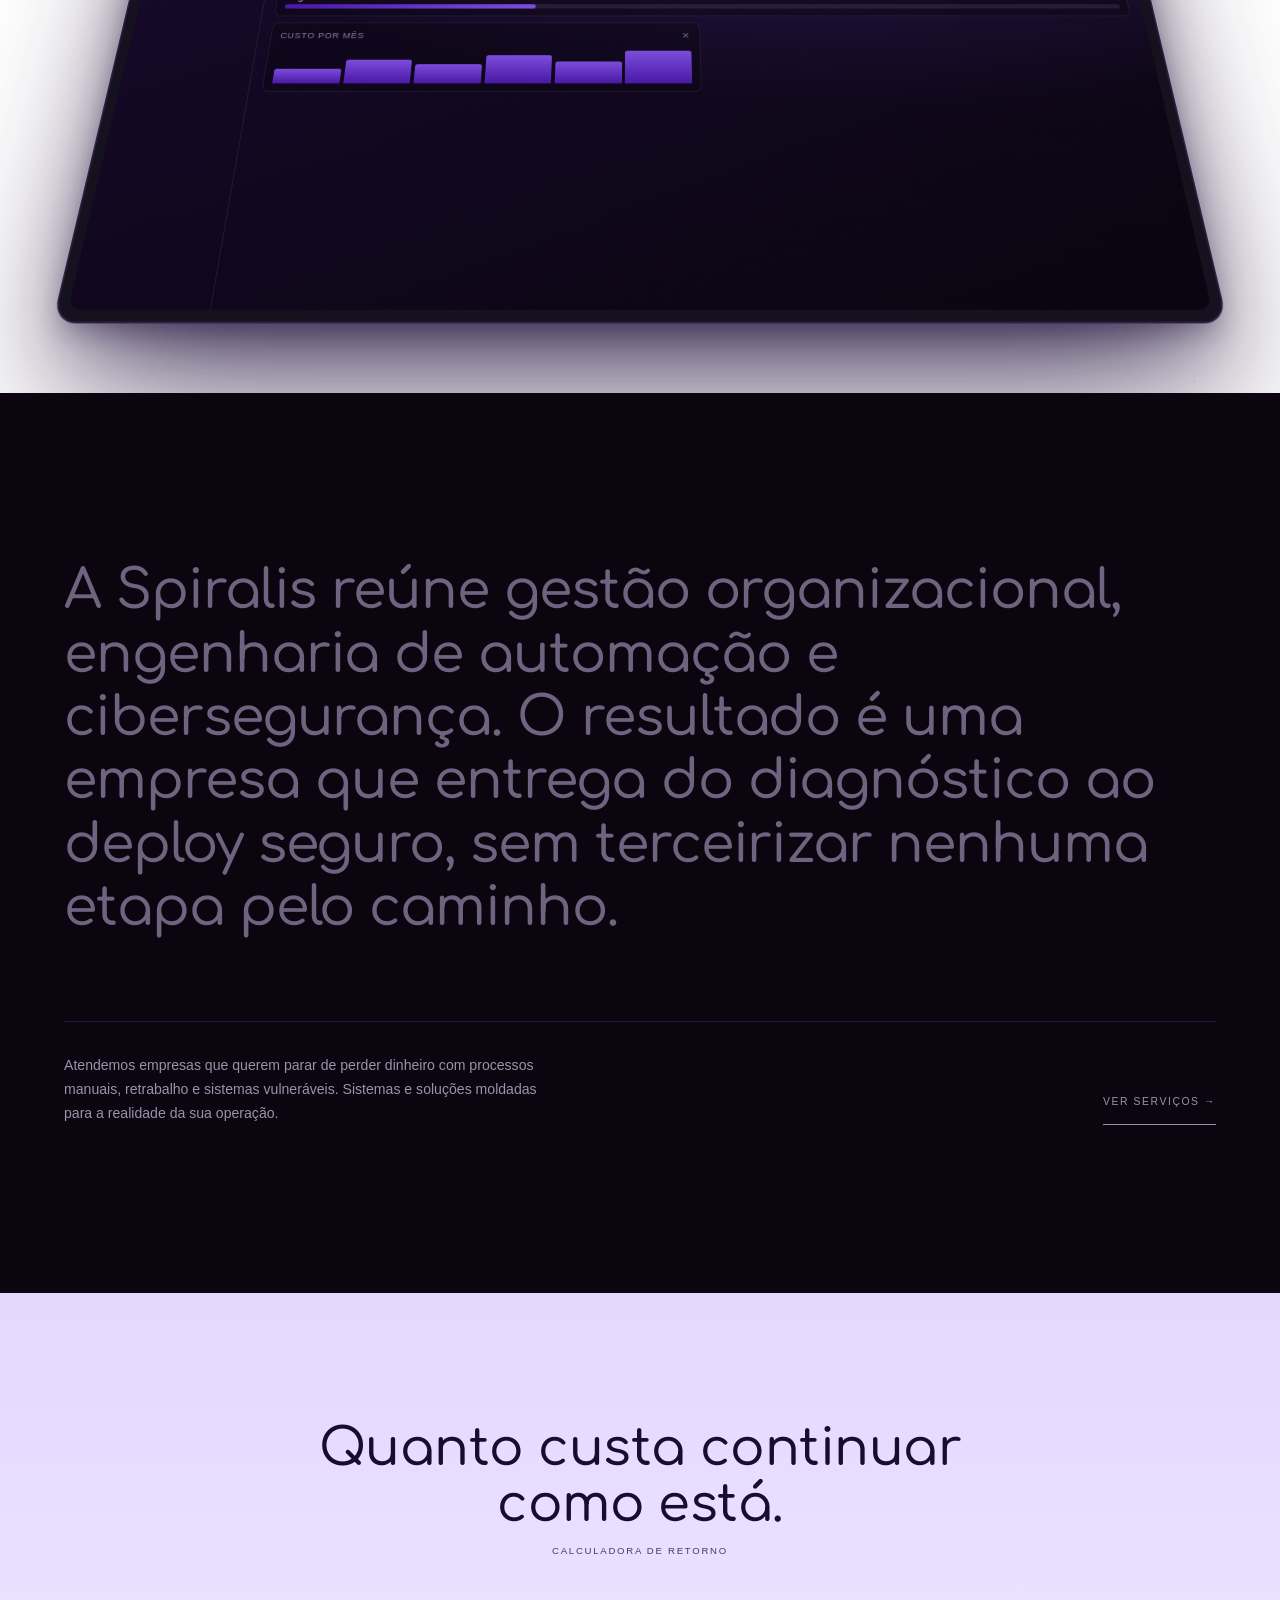
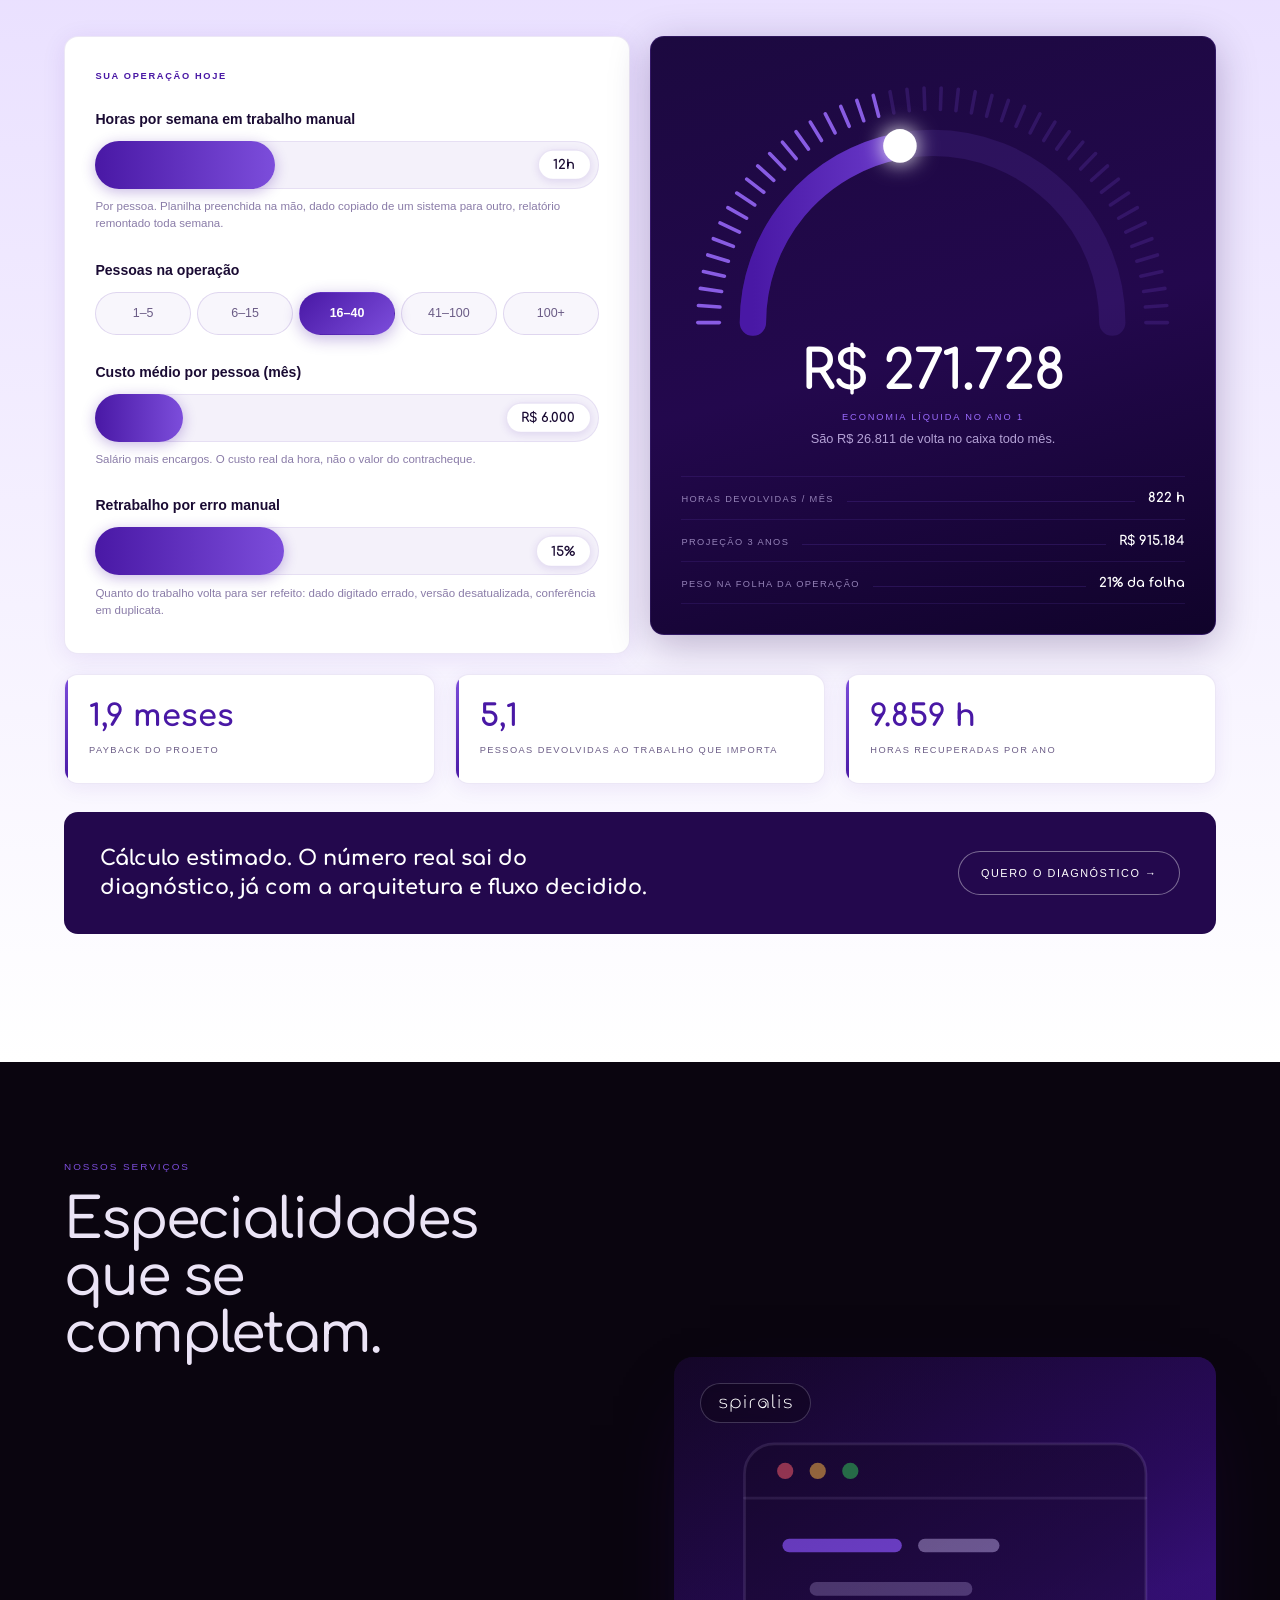
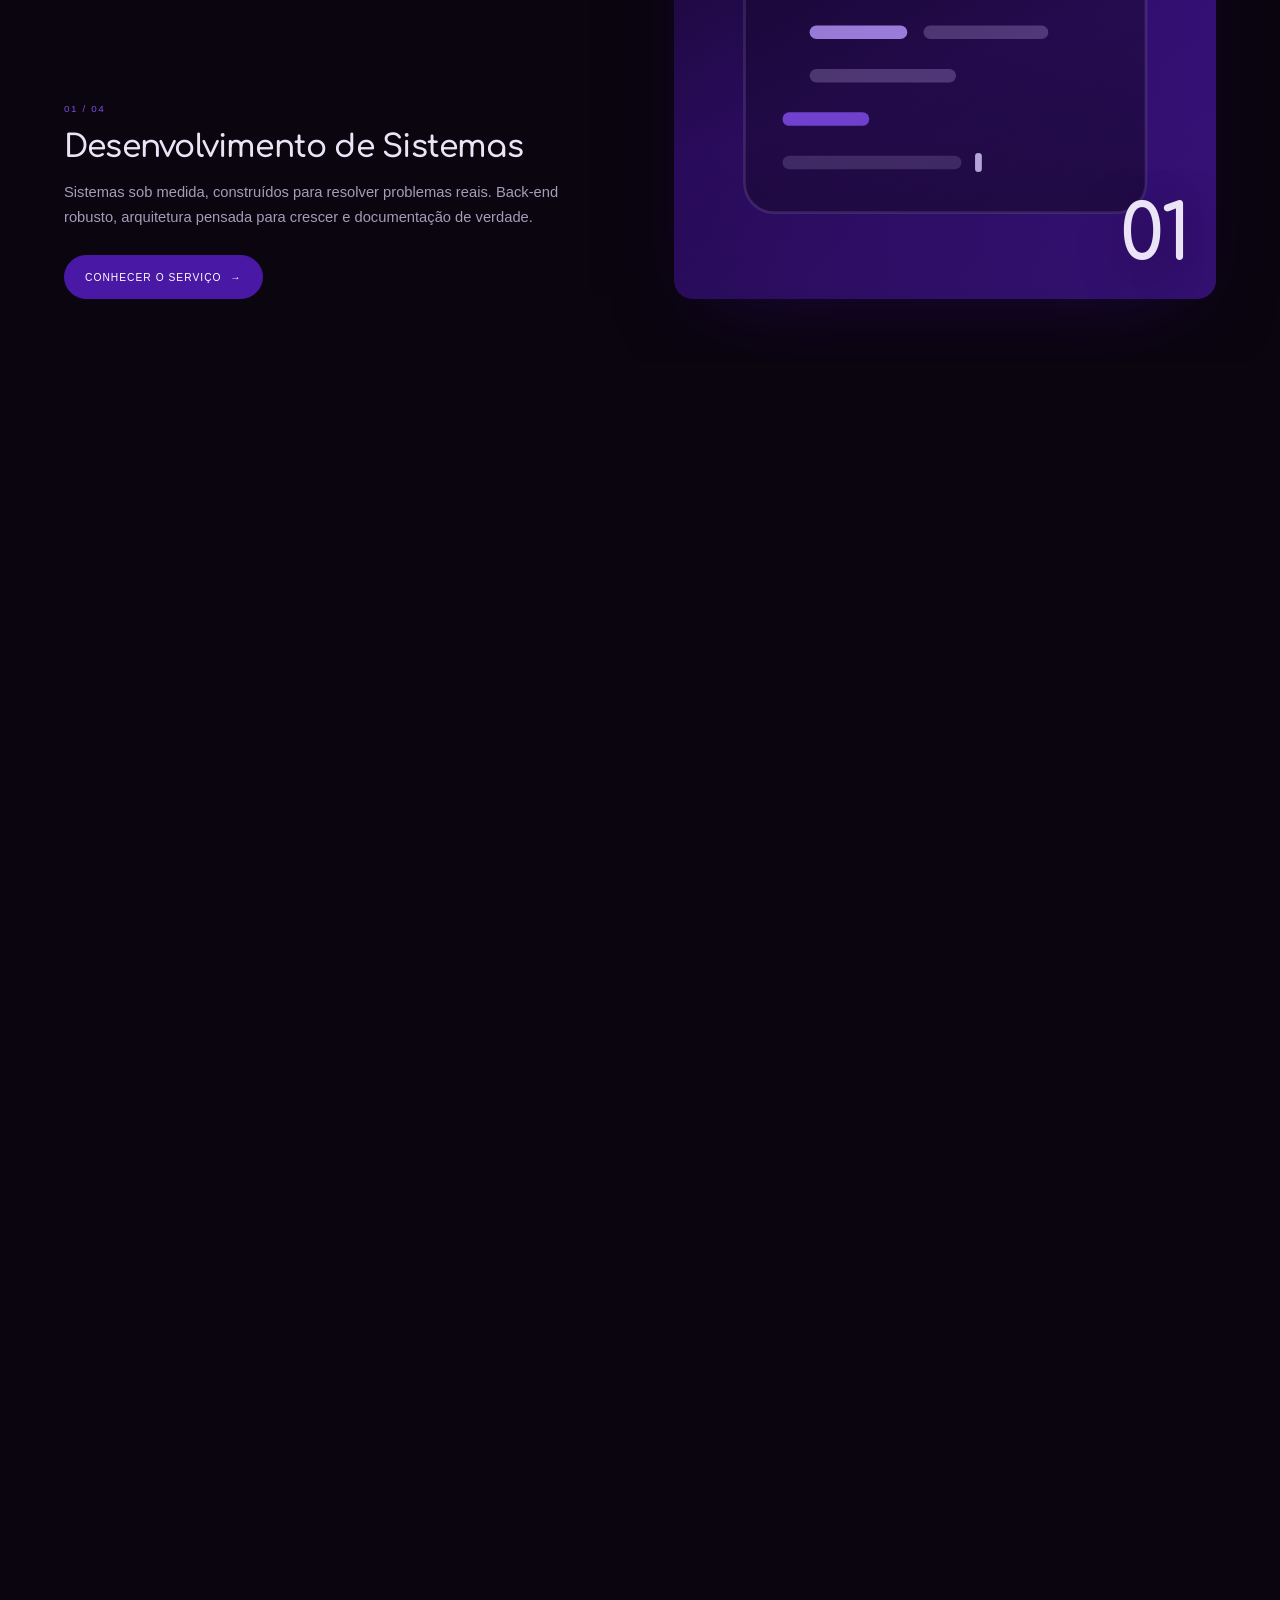
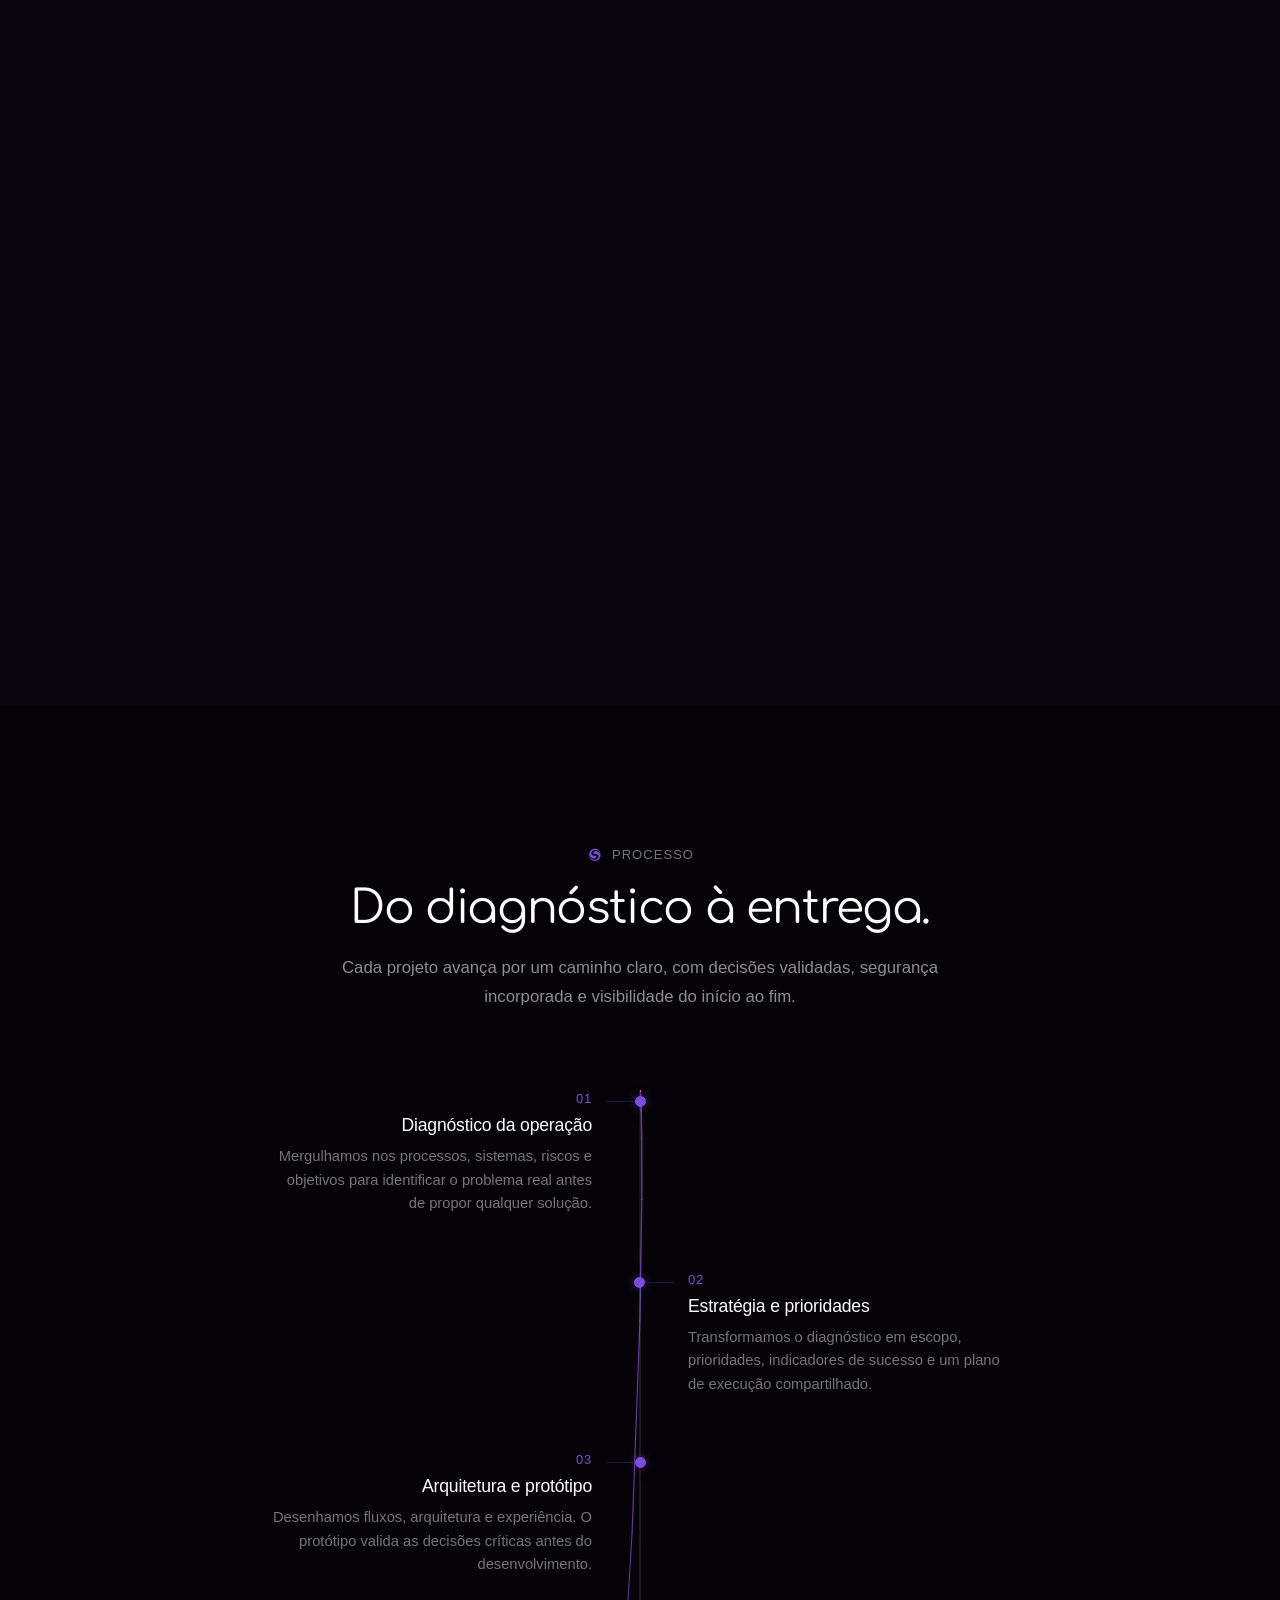
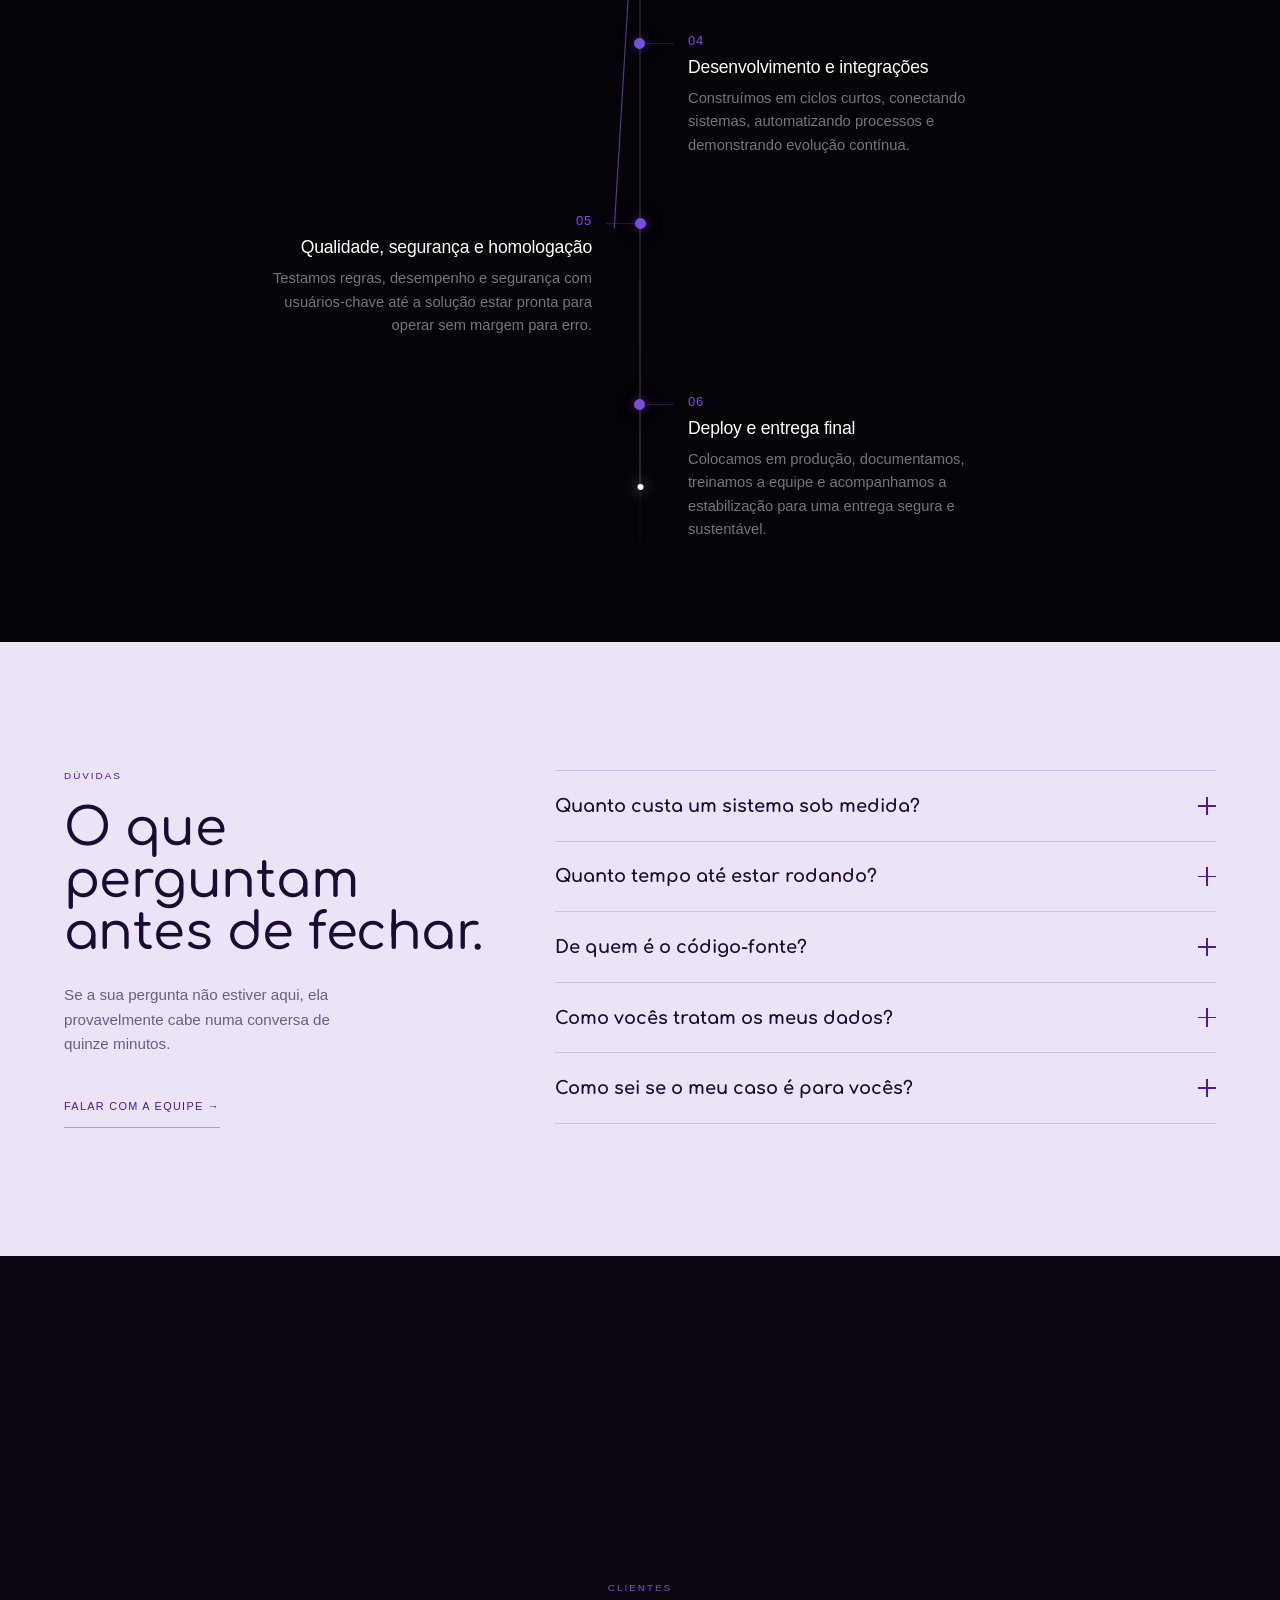
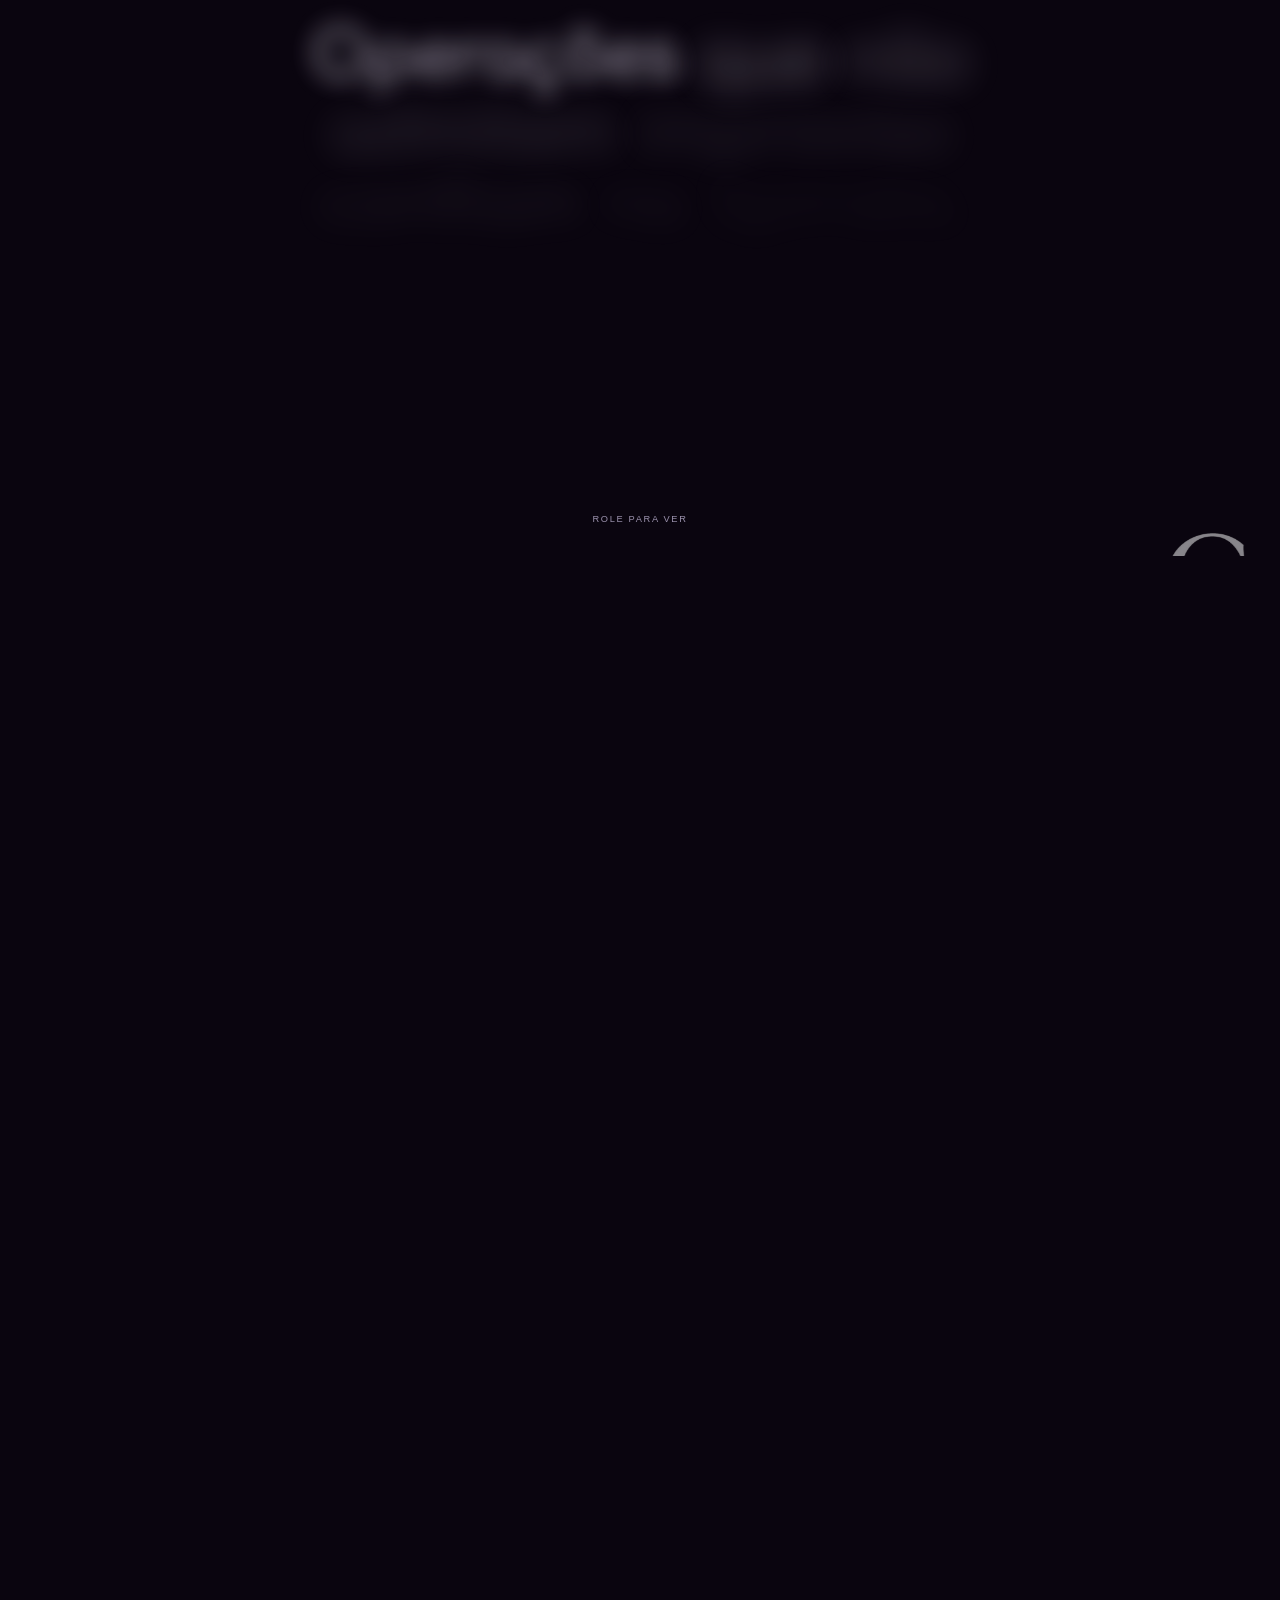
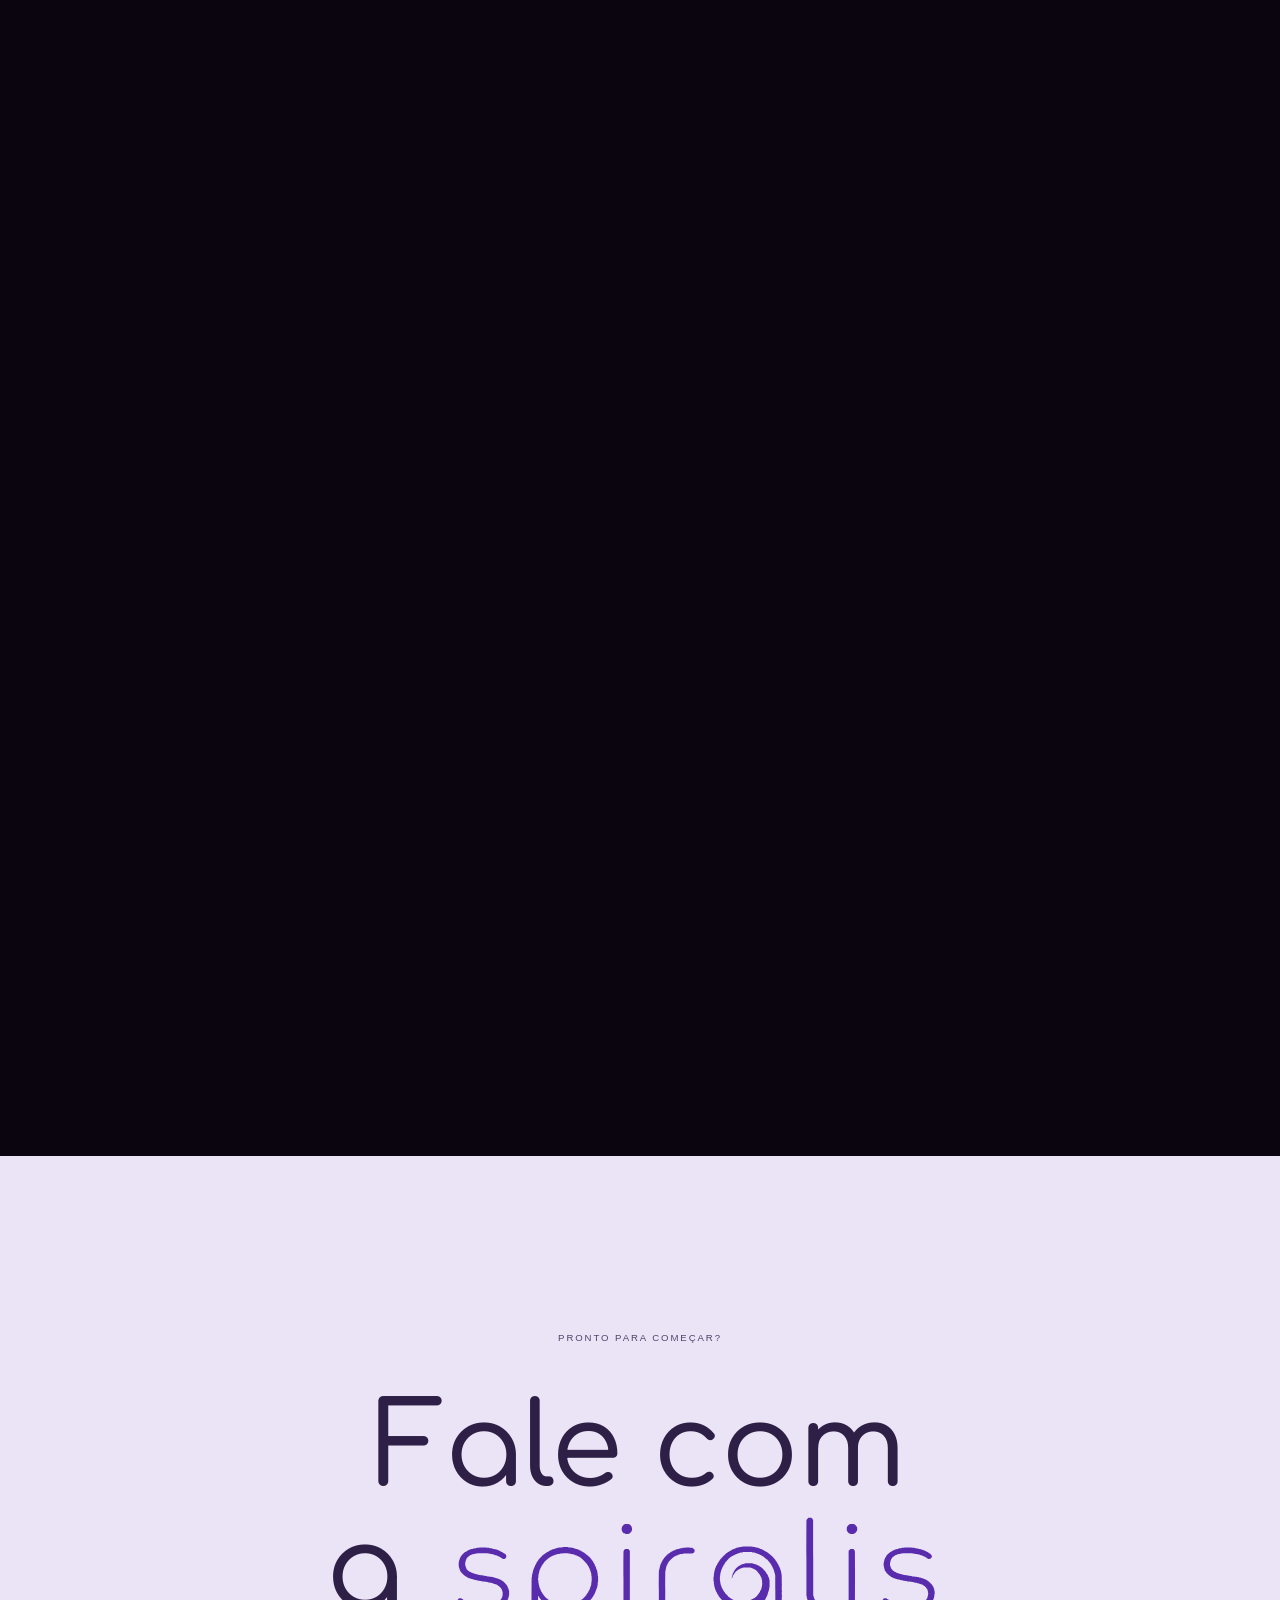
==== commit a5584883: "feat: páginas de serviço no modelo dissecado, com faixas claras e escuras As quatro páginas de /serv" ====
--- a/index.html
+++ b/index.html
@@ -2674,7 +2674,7 @@
         <div class="svc-copy">
           <span class="svc-index">04 / 04</span>
           <h3 class="svc-title">Cibersegurança</h3>
-          <p class="svc-desc">Pentest, hardening de infraestrutura e monitoramento contínuo. Segurança não é feature opcional. É a fundação de toda entrega Spiralis.</p>
+          <p class="svc-desc">Hardening de servidores, firewall e VPN, resposta a incidentes e backup com recuperação testada. Segurança não é feature opcional. É a fundação de toda entrega Spiralis.</p>
           <a href="/servicos/ciberseguranca/" class="svc-link">Conhecer o serviço <span aria-hidden="true">→</span></a>
         </div>
         <figure class="svc-media" aria-label="Cibersegurança">
